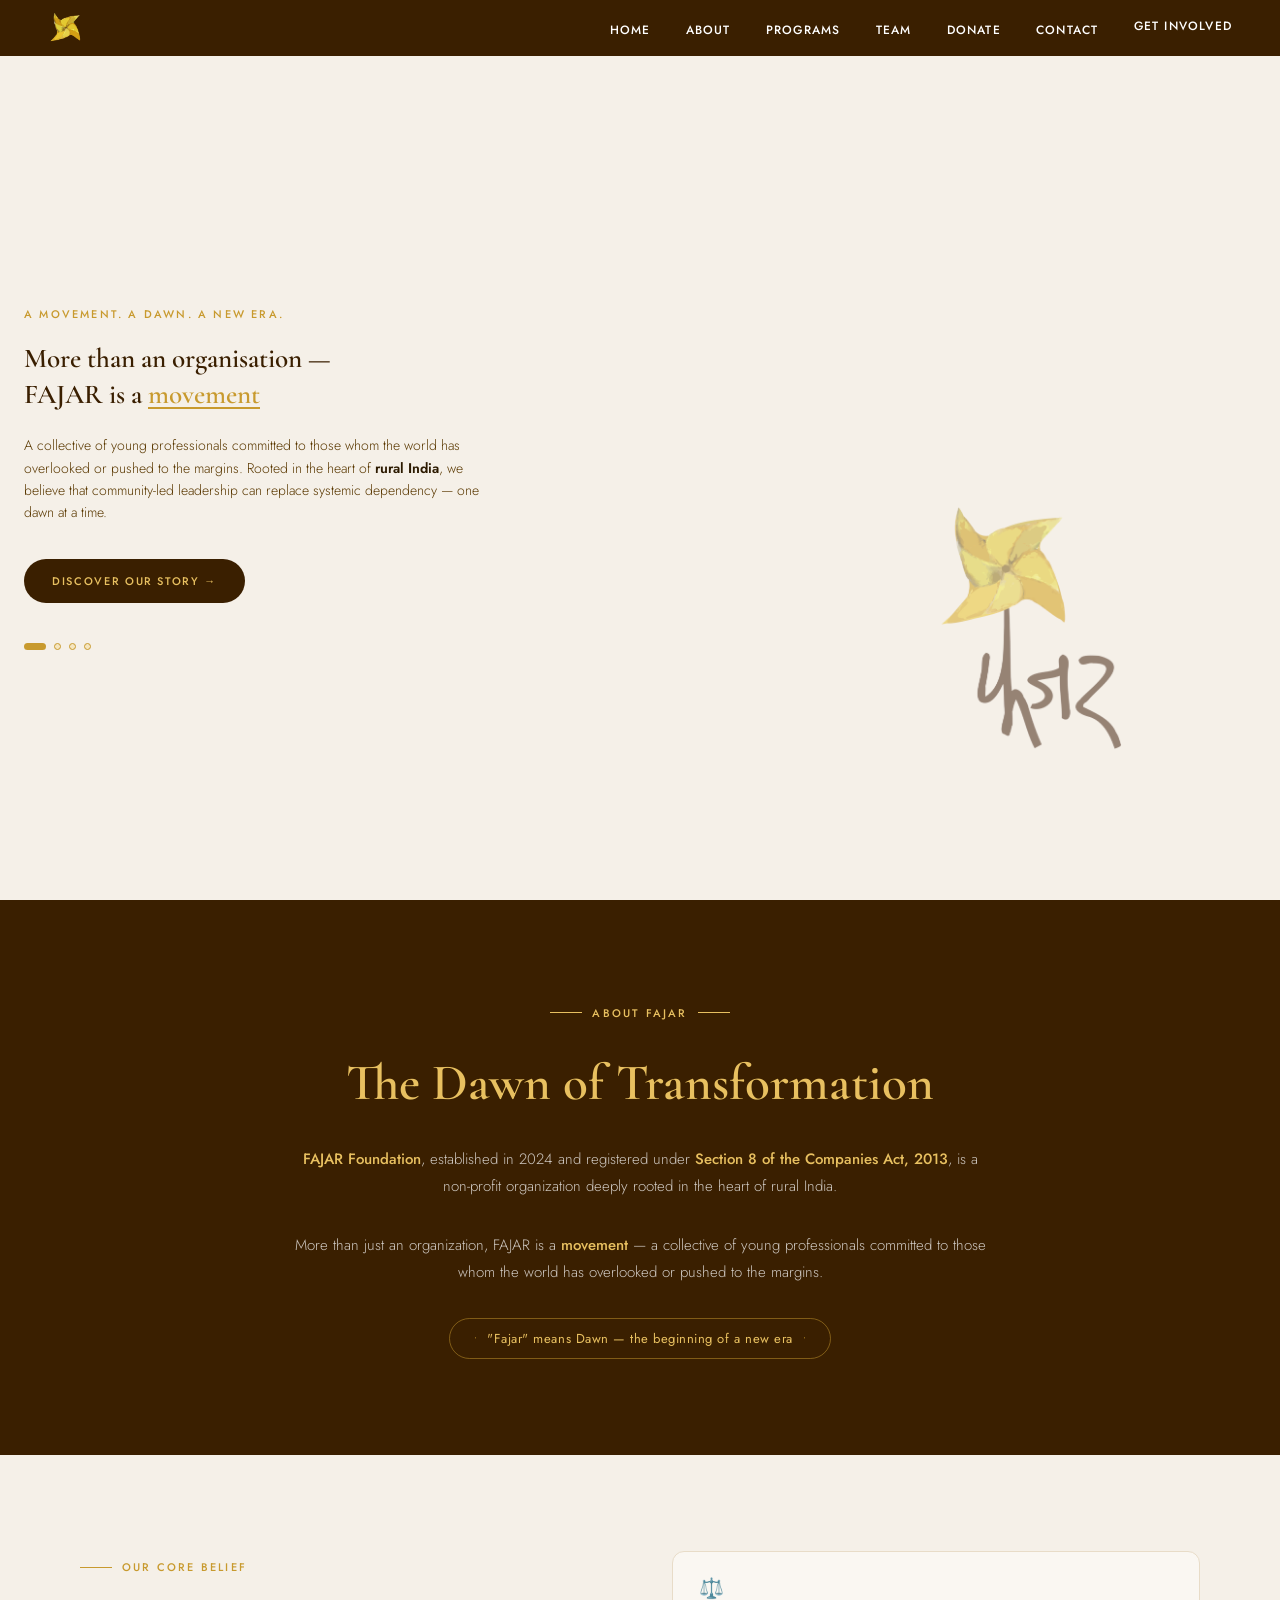
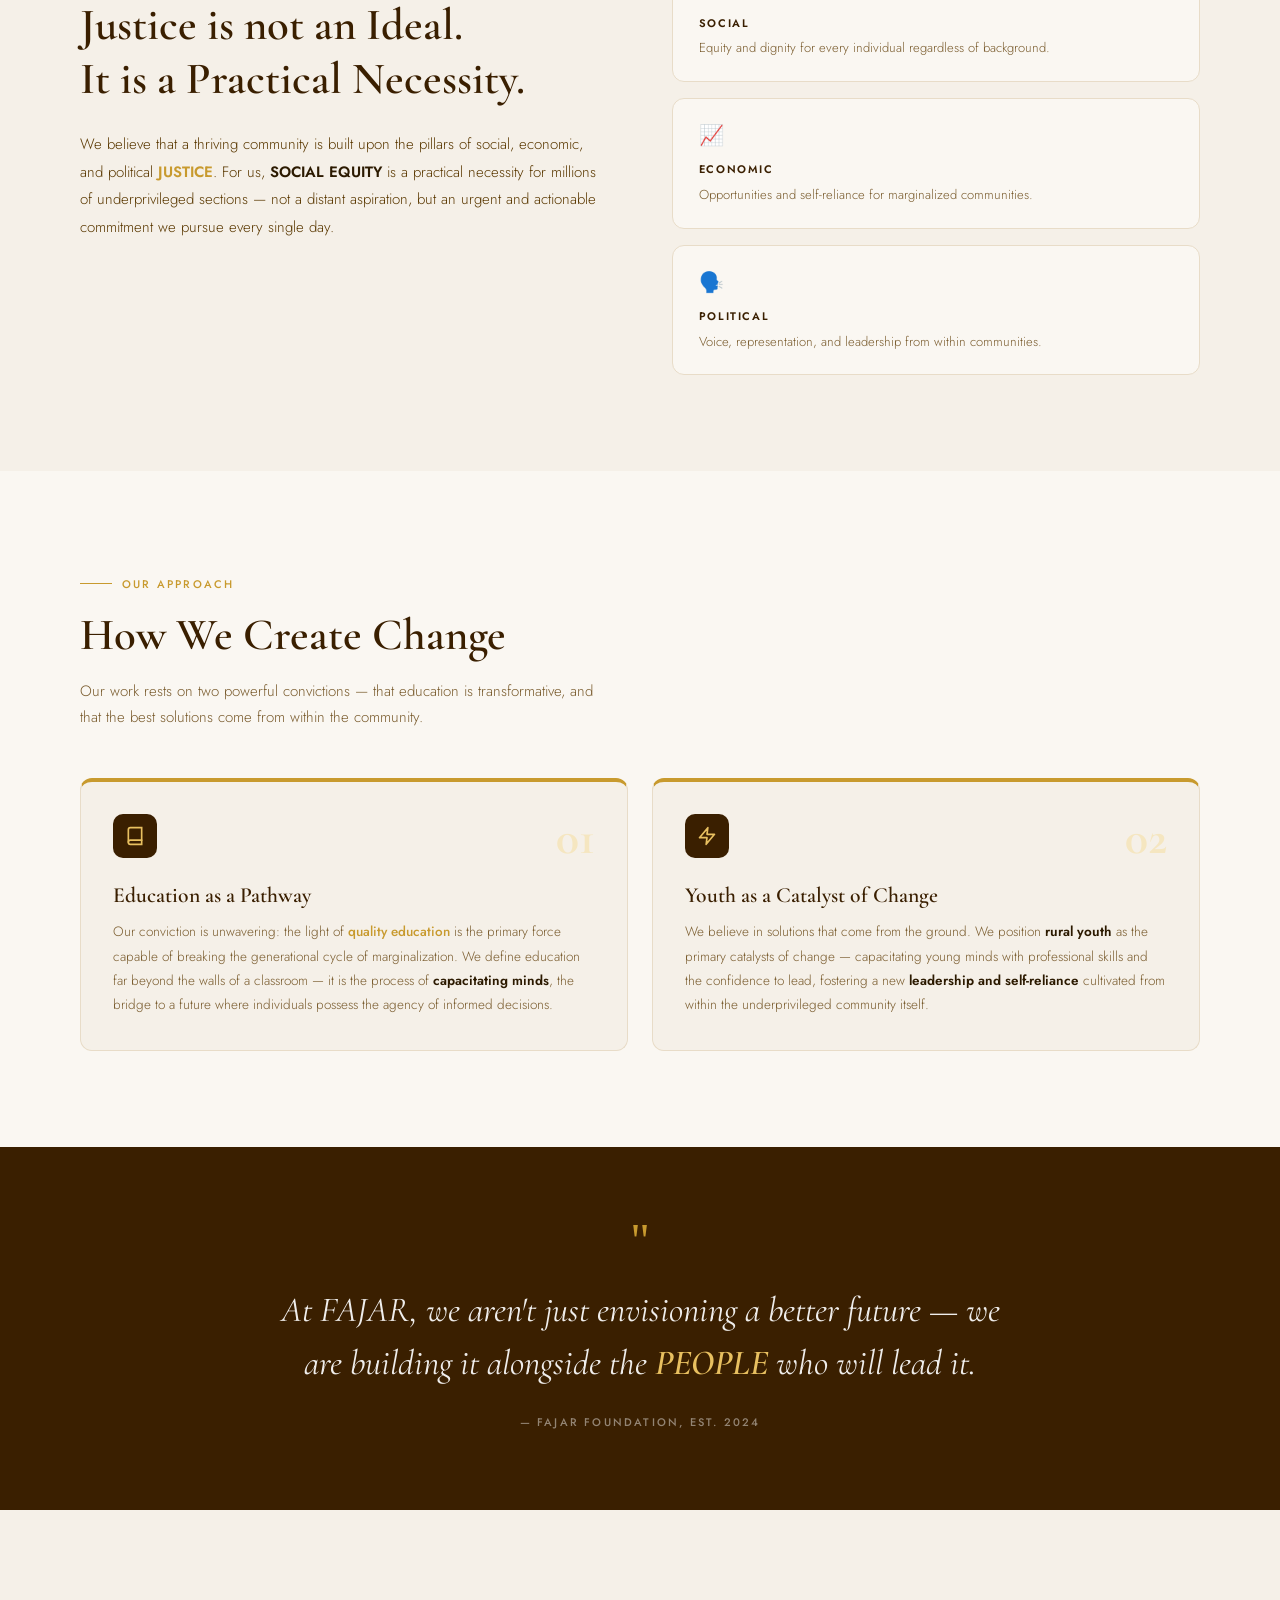
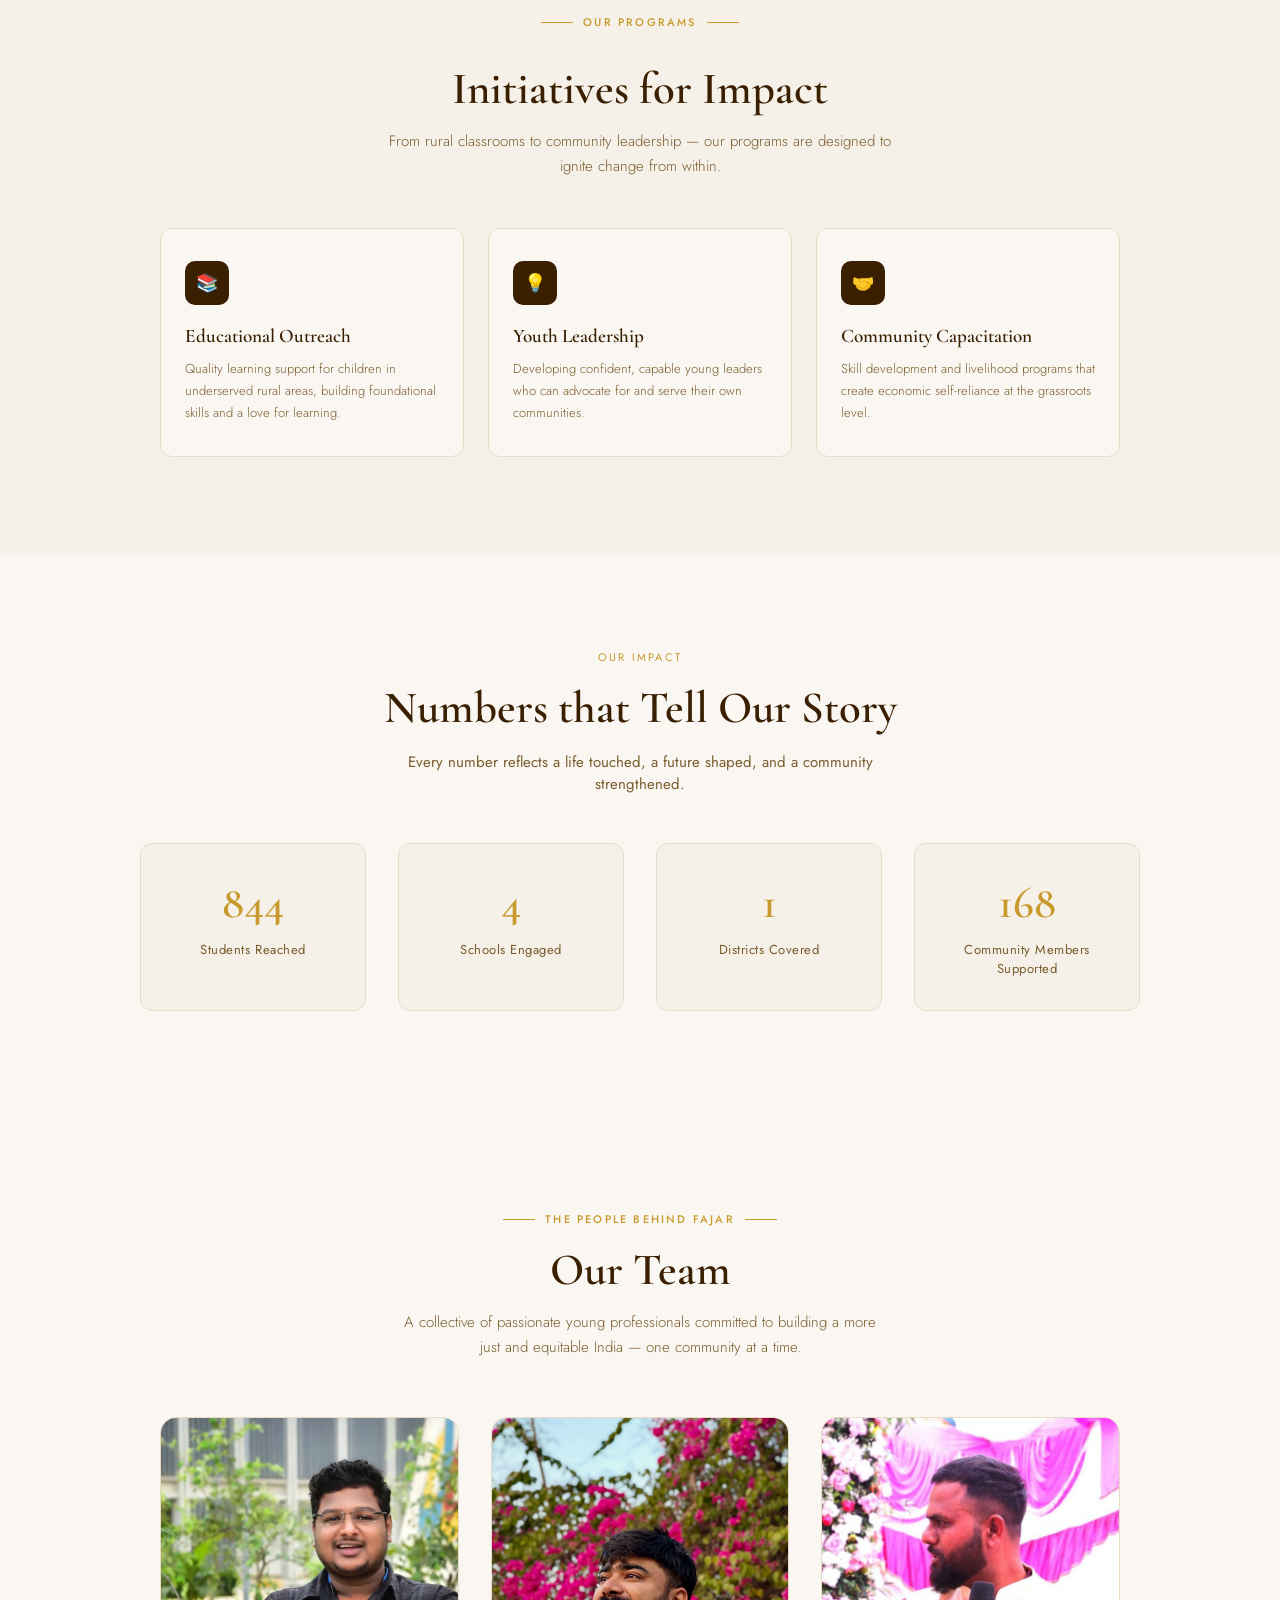
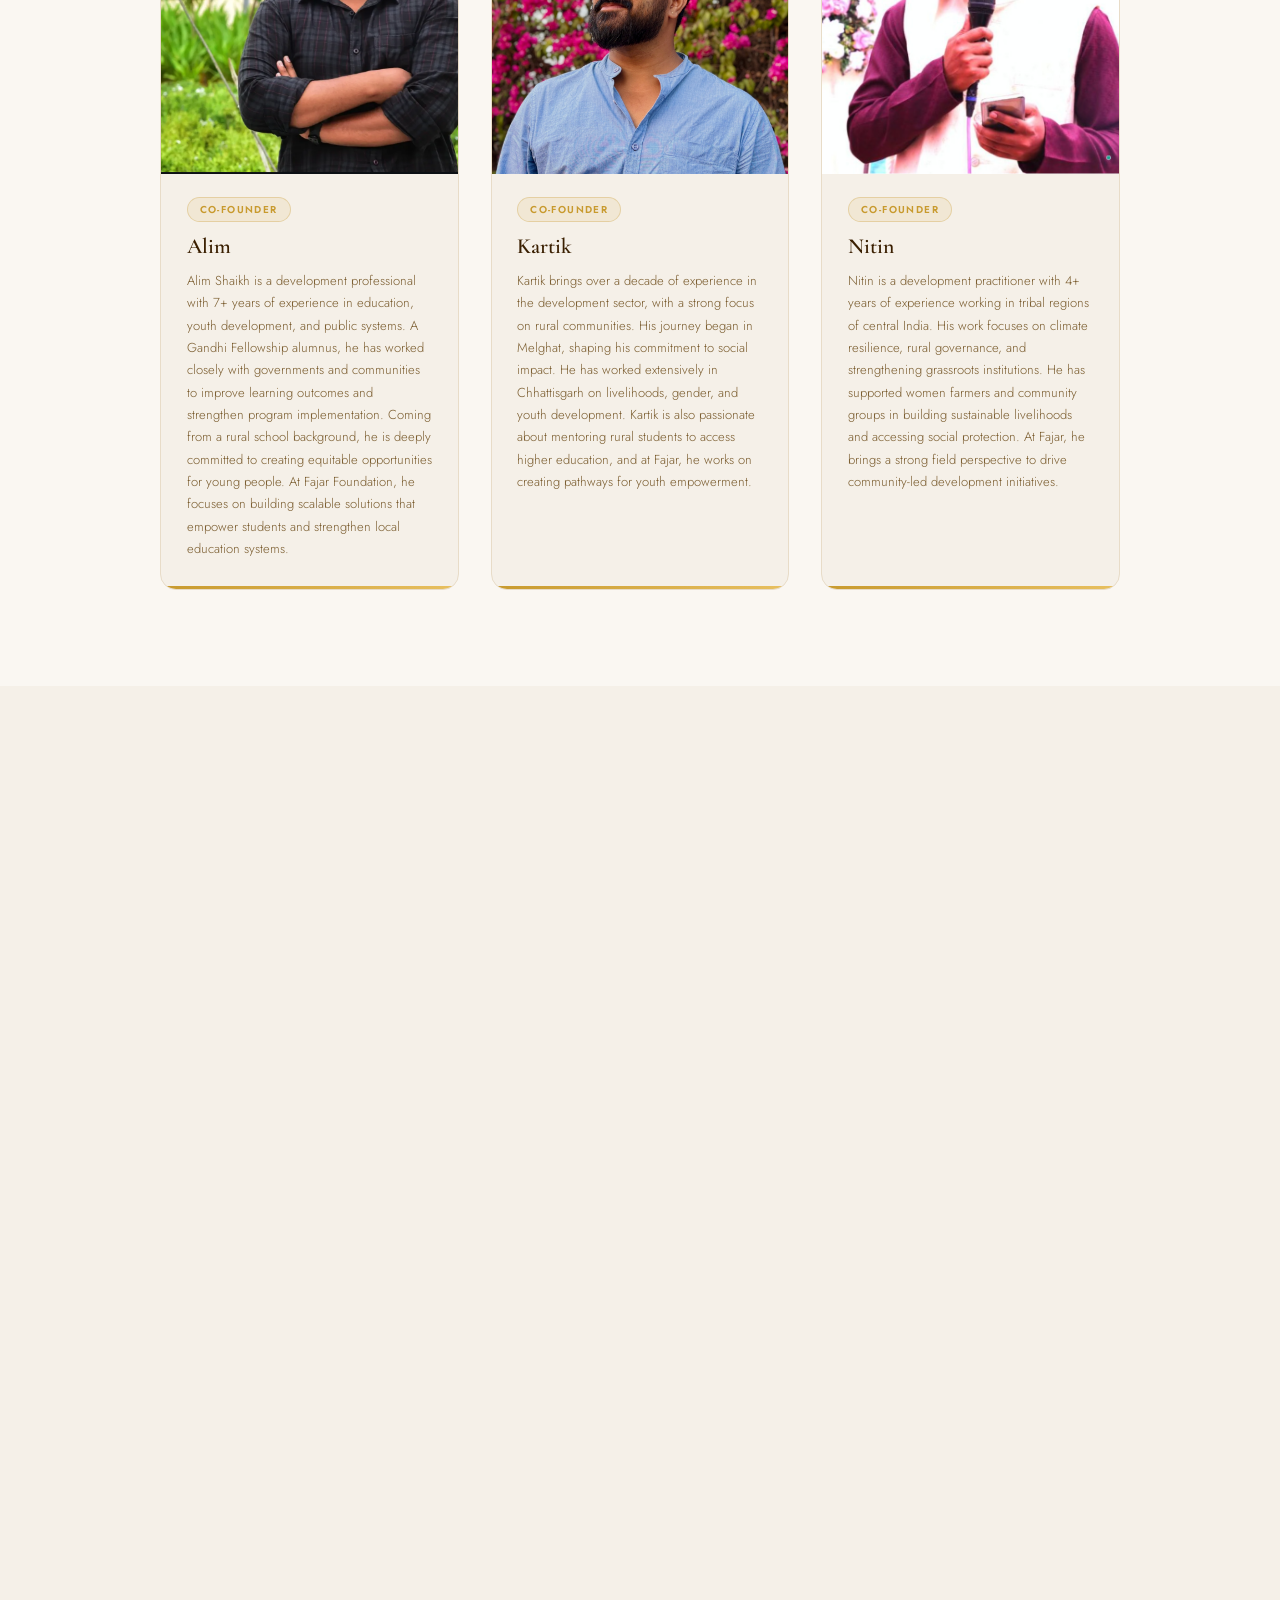
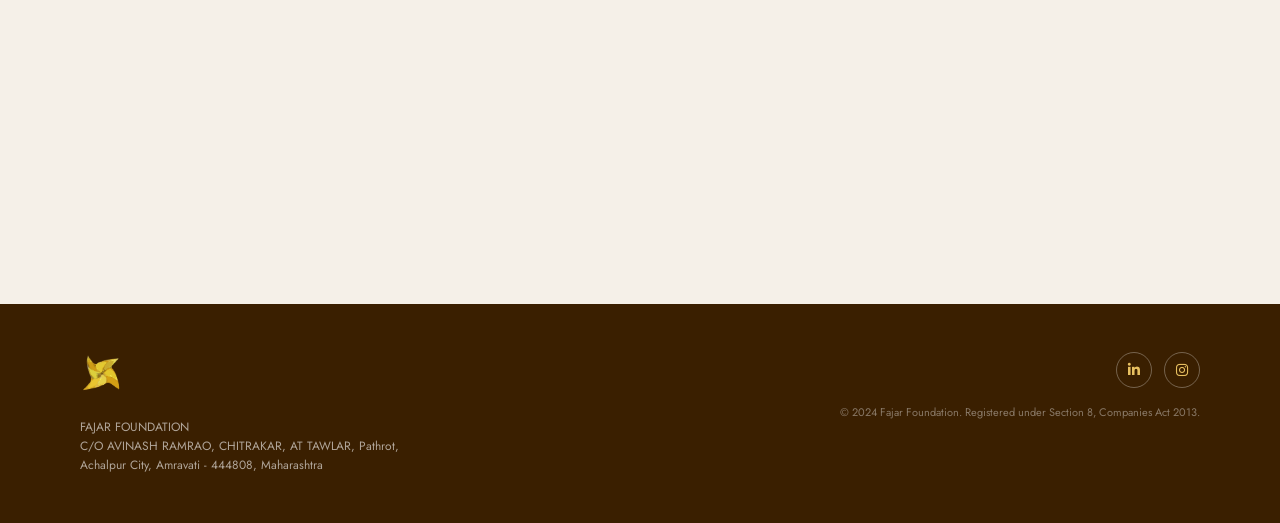
==== index.html @ 41b586e1 "Update index.html" ====
<!DOCTYPE html>
<html lang="en">
<head>
<meta charset="UTF-8" />
<meta name="viewport" content="width=device-width, initial-scale=1.0"/>
<title>Fajar Foundation</title>
<link rel="preconnect" href="https://fonts.googleapis.com"/>
<link rel="preconnect" href="https://fonts.gstatic.com" crossorigin/>
<link href="https://fonts.googleapis.com/css2?family=Cormorant+Garamond:ital,wght@0,400;0,500;0,600;0,700;1,400;1,600&family=Jost:wght@300;400;500;600&display=swap" rel="stylesheet"/>
 <link rel="stylesheet" href="https://cdnjs.cloudflare.com/ajax/libs/font-awesome/6.5.0/css/all.min.css">
<style>
  *, *::before, *::after { box-sizing: border-box; margin: 0; padding: 0; }

  :root {
    --brown-dark:   #3a1f00;
    --brown-mid:    #5c2d00;
    --brown-warm:   #6b3300;
    --gold:         #c89a2e;
    --gold-light:   #e8c060;
    --gold-pale:    #f5e6c0;
    --cream:        #f5f0e8;
    --cream-light:  #faf7f2;
    --text-dark:    #2c1a00;
    --text-mid:     #5a3800;
    --text-muted:   #7a5c2e;
    --border-card:  #e8dcc8;
    --font-serif:   'Cormorant Garamond', Georgia, serif;
    --font-sans:    'Jost', sans-serif;
  }

  html { scroll-behavior: smooth; }

  body {
    font-family: var(--font-sans);
    background: var(--cream);
    color: var(--text-dark);
    overflow-x: hidden;
  }

  @keyframes slowRotate {
  from {
    transform: rotate(0deg);
  }
  to {
    transform: rotate(360deg);
  }
}

.nav-logo img {
  animation: slowRotate 12s linear infinite;
}

  /* NAV */
  nav {
    position: fixed; top: 0; left: 0; right: 0; z-index: 100;
    background: var(--brown-dark);
    display: flex; align-items: center; justify-content: space-between;
    padding: 0 3rem;
    height: 56px;
  }

  .nav-logo {
    display: flex; align-items: center;
    text-decoration: none;
  }

  .nav-logo img {
    height: 36px;
    width: auto;
    object-fit: contain;
  }

  .nav-links {
    display: flex; gap: 2.2rem; list-style: none;
  }

  .nav-links a {
    font-family: var(--font-sans);
    font-size: 12px;
    font-weight: 500;
    letter-spacing: 0.1em;
    color: #fff;
    text-decoration: none;
    transition: color 0.2s;
  }

  .nav-links a:hover { color: var(--gold-light); }

  /* HERO */
  #home {
    position: relative;
    min-height: 100vh;
    display: flex; align-items: center;
    padding-top: 56px;
    overflow: hidden;
  }

  .hero-bg {
    position: absolute; inset: 0;
    background:
      linear-gradient(to right, rgba(245,240,232,0.97) 45%, rgba(245,240,232,0.5) 75%, rgba(245,240,232,0.1) 100%),
      url('hero.jpg') center/cover no-repeat;
  }

  .hero-content {
    position: relative; z-index: 2;
    padding: 0 5rem;
    max-width: 680px;
  }

  .hero-tag {
    font-family: var(--font-sans);
    font-size: 11px;
    font-weight: 500;
    letter-spacing: 0.2em;
    color: var(--gold);
    margin-bottom: 1.2rem;
    text-transform: uppercase;
  }

  .hero-title {
    font-family: var(--font-serif);
    font-size: clamp(2.4rem, 4vw, 3.6rem);
    font-weight: 600;
    line-height: 1.15;
    color: var(--brown-dark);
    margin-bottom: 1.4rem;
  }

  .hero-title .underline-gold {
    color: var(--gold);
    text-decoration: underline;
    text-decoration-color: var(--gold);
    text-underline-offset: 4px;
  }

  .hero-body {
    font-size: 15px;
    font-weight: 300;
    line-height: 1.75;
    color: var(--text-mid);
    max-width: 480px;
    margin-bottom: 2.2rem;
  }

  .hero-body strong { font-weight: 600; color: var(--text-dark); }

  .hero-cta {
    display: inline-flex; align-items: center; gap: 10px;
    background: var(--brown-dark);
    color: var(--gold-light);
    font-family: var(--font-sans);
    font-size: 11px;
    font-weight: 500;
    letter-spacing: 0.15em;
    text-transform: uppercase;
    text-decoration: none;
    padding: 14px 28px;
    border-radius: 40px;
    transition: background 0.2s;
  }

  .hero-cta:hover { background: var(--brown-mid); color: #fff; }

  .hero-dots { display: flex; gap: 8px; margin-top: 2.5rem; }

  .hero-dot {
    width: 22px; height: 7px; border-radius: 4px;
    background: var(--gold);
  }

  .hero-dot.inactive {
    width: 7px;
    background: var(--gold-pale);
    border: 1px solid var(--gold);
  }

  .hero-deco {
    position: absolute; right: 8%; bottom: 12%; z-index: 2;
    pointer-events: none;
  }

  /* ABOUT */
  #about {
    background: var(--brown-dark);
    padding: 6rem 5rem;
    text-align: center;
  }

  .section-eyebrow {
    display: inline-flex; align-items: center; gap: 10px;
    font-family: var(--font-sans);
    font-size: 11px;
    font-weight: 500;
    letter-spacing: 0.2em;
    text-transform: uppercase;
    color: var(--gold-light);
    margin-bottom: 2rem;
  }

  .section-eyebrow::before,
  .section-eyebrow::after {
    content: '';
    display: block; width: 32px; height: 1px;
    background: currentColor;
  }

  .about-title {
    font-family: var(--font-serif);
    font-size: clamp(2.2rem, 4vw, 3.4rem);
    font-weight: 600;
    color: var(--gold-light);
    margin-bottom: 2rem;
    line-height: 1.2;
  }

  .about-body {
    font-size: 15px;
    font-weight: 300;
    line-height: 1.8;
    color: rgba(255,255,255,0.75);
    max-width: 700px;
    margin: 0 auto 2rem;
  }

  .about-body .highlight { color: var(--gold-light); font-weight: 500; }

  .about-badge {
    display: inline-flex; align-items: center; gap: 10px;
    border: 1px solid rgba(200,154,46,0.5);
    border-radius: 40px;
    padding: 10px 24px;
    color: var(--gold-light);
    font-size: 13px;
    font-weight: 400;
    letter-spacing: 0.04em;
  }

  .about-badge::before, .about-badge::after { content: '•'; font-size: 10px; color: var(--gold); }

  /* BELIEF */
  #belief {
    background: var(--cream);
    padding: 6rem 5rem;
    display: grid;
    grid-template-columns: 1fr 1fr;
    gap: 4rem;
    align-items: start;
  }

  .belief-eyebrow {
    display: inline-flex; align-items: center; gap: 10px;
    font-family: var(--font-sans);
    font-size: 11px;
    font-weight: 500;
    letter-spacing: 0.2em;
    text-transform: uppercase;
    color: var(--gold);
    margin-bottom: 1.5rem;
  }

  .belief-eyebrow::before {
    content: '';
    display: block; width: 32px; height: 1px;
    background: var(--gold);
  }

  .belief-title {
    font-family: var(--font-serif);
    font-size: clamp(2rem, 3.5vw, 3rem);
    font-weight: 600;
    color: var(--brown-dark);
    line-height: 1.2;
    margin-bottom: 1.5rem;
  }

  .belief-body {
    font-size: 15px;
    font-weight: 300;
    line-height: 1.85;
    color: var(--text-mid);
  }

  .belief-body .highlight { color: var(--gold); font-weight: 600; }
  .belief-body strong { font-weight: 600; color: var(--text-dark); }

  .belief-cards { display: flex; flex-direction: column; gap: 1rem; }

  .belief-card {
    background: var(--cream-light);
    border: 1px solid var(--border-card);
    border-radius: 12px;
    padding: 1.4rem 1.6rem;
  }

  .belief-card-icon { font-size: 20px; margin-bottom: 0.7rem; display: block; }

  .belief-card-title {
    font-family: var(--font-sans);
    font-size: 11px;
    font-weight: 600;
    letter-spacing: 0.15em;
    text-transform: uppercase;
    color: var(--brown-dark);
    margin-bottom: 0.4rem;
  }

  .belief-card-body { font-size: 13px; font-weight: 300; line-height: 1.65; color: var(--text-muted); }

  /* APPROACH */
  #approach { background: var(--cream-light); padding: 6rem 5rem; }

  .approach-eyebrow {
    display: inline-flex; align-items: center; gap: 10px;
    font-family: var(--font-sans);
    font-size: 11px;
    font-weight: 500;
    letter-spacing: 0.2em;
    text-transform: uppercase;
    color: var(--gold);
    margin-bottom: 1rem;
  }

  .approach-eyebrow::before {
    content: '';
    display: block; width: 32px; height: 1px;
    background: var(--gold);
  }

  .approach-header { margin-bottom: 3rem; }

  .approach-title {
    font-family: var(--font-serif);
    font-size: clamp(2rem, 3.5vw, 2.8rem);
    font-weight: 600;
    color: var(--brown-dark);
    margin-bottom: 1rem;
  }

  .approach-sub { font-size: 15px; font-weight: 300; line-height: 1.75; color: var(--text-muted); max-width: 520px; }

  .approach-grid { display: grid; grid-template-columns: 1fr 1fr; gap: 1.5rem; }

  .approach-card {
    background: var(--cream);
    border: 1px solid var(--border-card);
    border-top: 4px solid var(--gold);
    border-radius: 12px;
    padding: 2rem;
  }

  .approach-card-top {
    display: flex; justify-content: space-between; align-items: flex-start;
    margin-bottom: 1.2rem;
  }

  .approach-card-icon {
    width: 44px; height: 44px;
    background: var(--brown-dark);
    border-radius: 10px;
    display: flex; align-items: center; justify-content: center;
  }

  .approach-card-icon svg { width: 20px; height: 20px; }

  .approach-card-num {
    font-family: var(--font-serif);
    font-size: 3rem;
    font-weight: 700;
    color: var(--gold-pale);
    line-height: 1;
  }

  .approach-card-title {
    font-family: var(--font-serif);
    font-size: 1.35rem;
    font-weight: 600;
    color: var(--brown-dark);
    margin-bottom: 0.8rem;
  }

  .approach-card-body { font-size: 13.5px; font-weight: 300; line-height: 1.8; color: var(--text-muted); }
  .approach-card-body .hl { color: var(--gold); font-weight: 500; }
  .approach-card-body strong { font-weight: 600; color: var(--text-dark); }

  /* QUOTE */
  #quote { background: var(--brown-dark); padding: 5rem 5rem; text-align: center; }

  .quote-mark {
    font-size: 3rem; color: var(--gold); line-height: 0.6;
    display: block; margin-bottom: 1.8rem; font-family: Georgia, serif;
  }

  .quote-text {
    font-family: var(--font-serif);
    font-style: italic;
    font-size: clamp(1.5rem, 2.8vw, 2.2rem);
    font-weight: 400;
    color: rgba(255,255,255,0.92);
    max-width: 760px;
    margin: 0 auto 1.5rem;
    line-height: 1.5;
  }

  .quote-text .people { color: var(--gold-light); font-weight: 600; }

  .quote-attr {
    font-family: var(--font-sans);
    font-size: 11px;
    letter-spacing: 0.2em;
    font-weight: 500;
    color: rgba(255,255,255,0.45);
    text-transform: uppercase;
  }

  /* PROGRAMS */
  #programs { background: var(--cream); padding: 6rem 5rem; text-align: center; }

  .programs-title {
    font-family: var(--font-serif);
    font-size: clamp(2rem, 3.5vw, 2.8rem);
    font-weight: 600;
    color: var(--brown-dark);
    margin-bottom: 0.8rem;
  }

  .programs-sub {
    font-size: 15px; color: var(--text-muted);
    max-width: 520px; margin: 0 auto 3rem;
    font-weight: 300; line-height: 1.7;
  }

  .programs-grid {
    display: grid; grid-template-columns: repeat(3, 1fr);
    gap: 1.5rem; max-width: 960px; margin: 0 auto;
  }

  .prog-card {
    background: var(--cream-light);
    border: 1px solid var(--border-card);
    border-radius: 12px;
    padding: 2rem 1.5rem;
    text-align: left;
  }

  .prog-card-icon {
    width: 44px; height: 44px;
    background: var(--brown-dark);
    border-radius: 10px;
    display: flex; align-items: center; justify-content: center;
    margin-bottom: 1.2rem; font-size: 18px;
  }

  .prog-card-title {
    font-family: var(--font-serif);
    font-size: 1.2rem; font-weight: 600;
    color: var(--brown-dark); margin-bottom: 0.6rem;
  }

  .prog-card-body { font-size: 13px; font-weight: 300; line-height: 1.7; color: var(--text-muted); }

  /* TEAM */
  #team { background: var(--cream-light); padding: 6rem 5rem; text-align: center; }

  .team-eyebrow {
    display: inline-flex; align-items: center; gap: 10px;
    font-family: var(--font-sans);
    font-size: 11px; font-weight: 500;
    letter-spacing: 0.2em; text-transform: uppercase;
    color: var(--gold); margin-bottom: 1rem;
  }

  .team-eyebrow::before, .team-eyebrow::after {
    content: '';
    display: block; width: 32px; height: 1px;
    background: var(--gold);
  }

  .team-title {
    font-family: var(--font-serif);
    font-size: clamp(2rem, 3.5vw, 2.8rem);
    font-weight: 600;
    color: var(--brown-dark);
    margin-bottom: 0.8rem;
  }

  .team-sub {
    font-size: 15px; color: var(--text-muted);
    max-width: 480px; margin: 0 auto 3.5rem;
    font-weight: 300; line-height: 1.7;
  }

  .team-grid {
    display: grid;
    grid-template-columns: repeat(3, 1fr);
    gap: 2rem;
    max-width: 960px;
    margin: 0 auto;
  }

  .team-card {
    background: var(--cream);
    border: 1px solid var(--border-card);
    border-radius: 16px;
    overflow: hidden;
    text-align: left;
    transition: transform 0.3s ease, box-shadow 0.3s ease;
    display: flex; flex-direction: column;
  }

  .team-card:hover {
    transform: translateY(-5px);
    box-shadow: 0 18px 44px rgba(58,31,0,0.13);
  }

  .team-photo-wrap {
    width: 100%;
    aspect-ratio: 3/3.6;
    overflow: hidden;
    background: var(--gold-pale);
  }

  .team-photo-wrap img {
    width: 100%; height: 100%;
    object-fit: cover;
    object-position: top center;
    display: block;
    transition: transform 0.4s ease;
  }

  .team-card:hover .team-photo-wrap img { transform: scale(1.04); }

  .team-info {
    padding: 1.4rem 1.6rem 1.6rem;
    flex: 1;
  }

  .team-badge {
    display: inline-block;
    font-family: var(--font-sans);
    font-size: 10px; font-weight: 600;
    letter-spacing: 0.14em; text-transform: uppercase;
    color: var(--gold);
    background: rgba(200,154,46,0.1);
    border: 1px solid rgba(200,154,46,0.3);
    border-radius: 20px;
    padding: 4px 12px;
    margin-bottom: 0.7rem;
  }

  .team-name {
    font-family: var(--font-serif);
    font-size: 1.35rem; font-weight: 600;
    color: var(--brown-dark);
    margin-bottom: 0.65rem;
    line-height: 1.2;
  }

  .team-bio {
    font-size: 13px; font-weight: 300;
    line-height: 1.72; color: var(--text-muted);
  }

  .team-card-bar {
    height: 3px;
    background: linear-gradient(to right, var(--gold), var(--gold-light));
  }

  /* DONATE */
  #donate { background: var(--brown-warm); padding: 6rem 5rem; text-align: center; }

  .donate-eyebrow {
    display: inline-flex; align-items: center; gap: 10px;
    font-family: var(--font-sans);
    font-size: 11px; font-weight: 500;
    letter-spacing: 0.2em; text-transform: uppercase;
    color: var(--gold-light); margin-bottom: 1.5rem;
  }

  .donate-eyebrow::before, .donate-eyebrow::after {
    content: '';
    display: block; width: 32px; height: 1px;
    background: var(--gold-light);
  }

  .donate-title {
    font-family: var(--font-serif);
    font-size: clamp(2rem, 3.5vw, 2.8rem);
    font-weight: 600; color: var(--gold-light); margin-bottom: 1rem;
  }

  .donate-sub {
    font-size: 15px; color: rgba(255,255,255,0.7);
    max-width: 480px; margin: 0 auto 2.5rem;
    font-weight: 300; line-height: 1.7;
  }

  .donate-btn {
    display: inline-flex; align-items: center; gap: 10px;
    background: var(--gold); color: var(--brown-dark);
    font-family: var(--font-sans);
    font-size: 12px; font-weight: 600;
    letter-spacing: 0.12em; text-transform: uppercase;
    padding: 14px 36px; border-radius: 40px;
    text-decoration: none; transition: background 0.2s;
  }

  .donate-btn:hover { background: var(--gold-light); }

  /* CONTACT */
  #contact { background: var(--cream); padding: 6rem 5rem; text-align: center; }

  .contact-eyebrow {
    display: inline-flex; align-items: center; gap: 10px;
    font-family: var(--font-sans);
    font-size: 11px; font-weight: 500;
    letter-spacing: 0.2em; text-transform: uppercase;
    color: var(--gold); margin-bottom: 1rem;
  }

  .contact-eyebrow::before, .contact-eyebrow::after {
    content: '';
    display: block; width: 32px; height: 1px;
    background: var(--gold);
  }

  .contact-title {
    font-family: var(--font-serif);
    font-size: clamp(2rem, 3.5vw, 2.8rem);
    font-weight: 600; color: var(--brown-dark); margin-bottom: 0.8rem;
  }

  .contact-sub {
    font-size: 15px; color: var(--text-muted);
    max-width: 420px; margin: 0 auto 3rem;
    font-weight: 300; line-height: 1.7;
  }

  .contact-form {
    max-width: 560px; margin: 0 auto;
    display: flex; flex-direction: column; gap: 1rem;
    text-align: left;
  }

  .contact-form input,
  .contact-form textarea {
    width: 100%; padding: 13px 16px;
    border: 1px solid var(--border-card);
    border-radius: 8px;
    background: var(--cream-light);
    font-family: var(--font-sans);
    font-size: 14px; font-weight: 300;
    color: var(--text-dark); outline: none;
    transition: border 0.2s;
  }

  .contact-form input::placeholder,
  .contact-form textarea::placeholder { color: var(--text-muted); }

  .contact-form input:focus,
  .contact-form textarea:focus { border-color: var(--gold); }

  .contact-form textarea { resize: vertical; min-height: 120px; }

  .contact-submit {
    display: inline-flex; align-items: center; gap: 10px;
    background: var(--brown-dark); color: var(--gold-light);
    font-family: var(--font-sans);
    font-size: 11px; font-weight: 500;
    letter-spacing: 0.15em; text-transform: uppercase;
    padding: 14px 32px; border-radius: 40px;
    border: none; cursor: pointer; align-self: flex-start;
    transition: background 0.2s;
  }

  .contact-submit:hover { background: var(--brown-mid); }

  /* FOOTER */
  /* ===== FOOTER (UPDATED) ===== */

footer {
  background: var(--brown-dark);
  padding: 3rem 5rem;
  display: flex;
  justify-content: space-between;
  align-items: flex-start;
  gap: 3rem;
  flex-wrap: wrap;
}

.footer-left {
  max-width: 320px;
}

.footer-logo img {
  height: 44px;
  margin-bottom: 1rem;
}

.footer-address {
  font-size: 12px;
  line-height: 1.6;
  color: rgba(255,255,255,0.6);
}

.footer-right {
  display: flex;
  flex-direction: column;
  align-items: flex-end;
}

.footer-social {
  display: flex;
  gap: 12px;
  margin-bottom: 1rem;
}

.social-icon {
  width: 36px;
  height: 36px;
  border: 1px solid rgba(255,255,255,0.3);
  border-radius: 50%;
  display: flex;
  align-items: center;
  justify-content: center;
  color: var(--gold-light);
  font-size: 14px;
  transition: all 0.3s ease;
  text-decoration: none;
}

.social-icon:hover {
  background: var(--gold);
  color: var(--brown-dark);
  border-color: var(--gold);
}

.footer-copy {
  font-size: 11px;
  color: rgba(255,255,255,0.4);
  text-align: right;
}

/* MOBILE */
@media (max-width: 900px) {
  footer {
    flex-direction: column;
    align-items: center;
    text-align: center;
  }

  .footer-right {
    align-items: center;
  }

  .footer-copy {
    text-align: center;
  }
}

  /* SCROLL ANIMATION */
  .reveal {
    opacity: 0; transform: translateY(24px);
    transition: opacity 0.7s ease, transform 0.7s ease;
  }

  .reveal.visible { opacity: 1; transform: none; }

  /* RESPONSIVE */
  @media (max-width: 900px) {
    nav { padding: 0 1.5rem; }
    .nav-links { gap: 1.2rem; }
    #home, #about, #belief, #approach, #quote,
    #programs, #team, #donate, #contact { padding-left: 2rem; padding-right: 2rem; }
    .hero-content { padding: 0 2rem; }
    #belief { grid-template-columns: 1fr; }
    .approach-grid { grid-template-columns: 1fr; }
    .programs-grid { grid-template-columns: 1fr 1fr; }
    .team-grid { grid-template-columns: 1fr; max-width: 400px; }
    footer { flex-direction: column; gap: 1rem; text-align: center; padding: 2rem; }
  }
 /* ===== IMPACT SECTION FIX ===== */

#impact {
  background: var(--cream-light);
  padding: 6rem 5rem;
  text-align: center;
}

.impact-header {
  max-width: 700px;
  margin: 0 auto;
}

.impact-eyebrow {
  font-size: 11px;
  letter-spacing: 0.2em;
  text-transform: uppercase;
  color: var(--gold);
  margin-bottom: 1rem;
}

.impact-title {
  font-family: var(--font-serif);
  font-size: clamp(2rem, 3.5vw, 2.8rem);
  font-weight: 600;
  color: var(--brown-dark);
  margin-bottom: 1rem;
}

.impact-sub {
  font-size: 15px;
  color: var(--text-muted);
  max-width: 500px;
  margin: 0 auto 3rem;
}

.impact-grid {
  display: grid;
  grid-template-columns: repeat(4, 1fr);
  gap: 2rem;
  max-width: 1000px;
  margin: 3rem auto 0;
}

.impact-card {
  background: var(--cream);
  border: 1px solid var(--border-card);
  border-radius: 12px;
  padding: 2rem;
  transition: transform 0.3s ease, box-shadow 0.3s ease;
}

.impact-card:hover {
  transform: translateY(-5px);
  box-shadow: 0 18px 40px rgba(58,31,0,0.12);
}

.impact-number {
  font-family: var(--font-serif);
  font-size: 2.8rem;
  font-weight: 600;
  color: var(--gold);
  margin-bottom: 0.6rem;
}

.impact-label {
  font-size: 13px;
  color: var(--text-muted);
  letter-spacing: 0.04em;
}

/* responsive */
@media (max-width: 900px) {
  .impact-grid {
    grid-template-columns: 1fr 1fr;
  }
}

@media (max-width: 500px) {
  .impact-grid {
    grid-template-columns: 1fr;
  }
}

 @media (max-width: 900px) {

  .programs-grid {
    grid-template-columns: 1fr 1fr;
  }

  /* ADD THIS BELOW */

  #home {
    min-height: 80vh;
    padding-top: 80px;
  }

  .hero-bg {
    background:
      linear-gradient(to bottom, rgba(245,240,232,0.95), rgba(245,240,232,0.6)),
      url('hero.jpg') center top / cover no-repeat;
  }

  .hero-content {
    padding: 0 1.5rem;
    max-width: 100%;
    text-align: center;
  }

  .hero-title {
    font-size: 2rem;
  }

  .hero-body {
    font-size: 14px;
  }

  .hero-deco {
    right: 5%;
    bottom: 8%;
  }

  .hero-deco img {
    width: 120px;
  }
}

 /* HERO LOGO FIX */
.hero-deco {
  position: absolute;
  right: 10%;
  bottom: 12%;
  opacity: 0.6;
}

.hero-deco img {
  width: 80px;   /* reduced from big size */
}

 /* HERO TEXT FIX */
.hero-content {
  max-width: 100%;
  padding: 0 1.5rem;
  text-align: left;
}

.hero-title {
  font-size: 1.7rem;
  line-height: 1.3;
}

.hero-body {
  font-size: 14px;
  line-height: 1.6;
}

 /* NAV MOBILE FIX */
@media (max-width: 768px) {

  nav {
    padding: 0.8rem 1rem;
  }

  .nav-links {
    display: flex;
    gap: 10px;
    overflow-x: auto;
    white-space: nowrap;
  }

  .nav-links a {
    font-size: 11px;
  }

}

 /* GET INVOLVED POPUP */

.involved-popup {
  display: none;
  position: fixed;
  top:0; left:0;
  width:100%; height:100%;
  background: rgba(0,0,0,0.6);
  justify-content: center;
  align-items: center;
  z-index: 999;
}

.involved-box {
  background: #fff;
  width: 500px;
  max-width: 90%;
  padding: 2rem;
  border-radius: 12px;
  text-align: center;
  max-height: 90vh;
  overflow-y: auto;
}

.involved-list {
  text-align: left;
  margin: 20px 0;
}

.involved-item {
  margin-bottom: 15px;
}

.involved-item h3 {
  font-size: 16px;
  color: #3a1f00;
  margin-bottom: 5px;
}

.involved-item p {
  font-size: 13px;
  color: #7a5c2e;
}

.apply-main-btn {
  display: inline-block;
  margin: 10px 0;
  padding: 12px 25px;
  border-radius: 30px;
  background: #3a1f00;
  color: #e8c060;
  text-decoration: none;
  font-size: 12px;
  letter-spacing: 0.1em;
}

.apply-main-btn:hover {
  background: #5c2d00;
  color: #fff;
}

.close-btn {
  float: right;
  font-size: 20px;
  cursor: pointer;
}

@media (max-width: 768px) {

  /* ===== HERO FIX ===== */
  #home {
    min-height: 75vh;
    padding: 100px 1.5rem 2rem;
    text-align: center;
  }

  .hero-bg {
    background:
      linear-gradient(to bottom, rgba(245,240,232,0.95), rgba(245,240,232,0.6)),
      url('hero.jpg') center / cover no-repeat;
  }

  .hero-title {
    font-size: 1.8rem;
    line-height: 1.3;
  }

  .hero-body {
    font-size: 14px;
  }

  /* 🔥 FIX LOGO OVERLAP */
  .hero-deco {
    position: static;
    margin-top: 20px;
    text-align: center;
  }

  .hero-deco img {
    width: 100px;
    opacity: 0.8;
  }

  /* ===== IMPACT FIX ===== */
  .impact-grid {
    grid-template-columns: 1fr;
    gap: 1.2rem;
  }

  .impact-card {
    padding: 1.5rem;
    border-radius: 10px;
  }

  .impact-number {
    font-size: 2rem;
  }

  /* ===== TEAM FIX ===== */
  .team-grid {
    grid-template-columns: 1fr;
    gap: 1.5rem;
  }

  .team-card img {
    height: 250px;
    object-fit: cover;
  }

  .team-card-body {
    padding: 1.2rem;
  }

  .team-card-body p {
    font-size: 14px;
    line-height: 1.6;
  }

}
 

/* LOADER */
#loader {
  position: fixed;
  top: 0;
  left: 0;
  width: 100%;
  height: 100%;
  background: var(--cream-light);
  display: flex;
  justify-content: center;
  align-items: center;
  z-index: 9999;
}

#loader img {
  width: 80px;
  animation: spinLoader 2s linear infinite;
}

@keyframes spinLoader {
  from { transform: rotate(0deg); }
  to { transform: rotate(360deg); }
}
 
</style>
</head>
<body>
 
<div id="loader">
  <img src="ff_logo.png" alt="Loading...">
</div>
 
<!-- NAV -->
<nav>
  <a href="#home" class="nav-logo">
    <img src="logo.png" alt="Fajar Foundation"/>
  </a>
  <ul class="nav-links">
    <li><a href="#home">HOME</a></li>
    <li><a href="#about">ABOUT</a></li>
    <li><a href="#programs">PROGRAMS</a></li>
    <li><a href="#team">TEAM</a></li>
    <li><a href="#donate">DONATE</a></li>
    <li><a href="#contact">CONTACT</a></li>
   <a href="#" onclick="openInvolved()">GET INVOLVED</a>
  </ul>
</nav>

<!-- HERO -->
<section id="home">
  <div class="hero-bg"></div>
  <div class="hero-content reveal">
    <p class="hero-tag">A Movement. A Dawn. A New Era.</p>
    <h1 class="hero-title">
      More than an organisation —<br>
      FAJAR is a <span class="underline-gold">movement</span>
    </h1>
    <p class="hero-body">
      A collective of young professionals committed to those whom the world has overlooked or pushed to the margins. Rooted in the heart of <strong>rural India</strong>, we believe that community-led leadership can replace systemic dependency — one dawn at a time.
    </p>
    <a href="#about" class="hero-cta">DISCOVER OUR STORY →</a>
    <div class="hero-dots">
      <div class="hero-dot"></div>
      <div class="hero-dot inactive"></div>
      <div class="hero-dot inactive"></div>
      <div class="hero-dot inactive"></div>
    </div>
  </div>
  <div class="hero-deco">
    <img src="ff_logo.png" alt="Fajar Logo" style="width:220px; opacity:0.9;">
  </div>
</section>

<!-- ABOUT -->
<section id="about" class="reveal">
  <div class="section-eyebrow">ABOUT FAJAR</div>
  <h2 class="about-title">The Dawn of Transformation</h2>
  <p class="about-body">
    <span class="highlight">FAJAR Foundation</span>, established in 2024 and registered under <span class="highlight">Section 8 of the Companies Act, 2013</span>, is a non-profit organization deeply rooted in the heart of rural India.
  </p>
  <p class="about-body">
    More than just an organization, FAJAR is a <span class="highlight">movement</span> — a collective of young professionals committed to those whom the world has overlooked or pushed to the margins.
  </p>
  <div class="about-badge">"Fajar" means Dawn — the beginning of a new era</div>
</section>

<!-- CORE BELIEF -->
<section id="belief">
  <div class="belief-left reveal">
    <div class="belief-eyebrow">OUR CORE BELIEF</div>
    <h2 class="belief-title">Justice is not an Ideal.<br>It is a Practical Necessity.</h2>
    <p class="belief-body">
      We believe that a thriving community is built upon the pillars of social, economic, and political
      <span class="highlight">JUSTICE</span>. For us, <strong>SOCIAL EQUITY</strong> is a practical necessity for millions of underprivileged sections — not a distant aspiration, but an urgent and actionable commitment we pursue every single day.
    </p>
  </div>
  <div class="belief-cards reveal">
    <div class="belief-card">
      <span class="belief-card-icon">⚖️</span>
      <p class="belief-card-title">SOCIAL</p>
      <p class="belief-card-body">Equity and dignity for every individual regardless of background.</p>
    </div>
    <div class="belief-card">
      <span class="belief-card-icon">📈</span>
      <p class="belief-card-title">ECONOMIC</p>
      <p class="belief-card-body">Opportunities and self-reliance for marginalized communities.</p>
    </div>
    <div class="belief-card">
      <span class="belief-card-icon">🗣️</span>
      <p class="belief-card-title">POLITICAL</p>
      <p class="belief-card-body">Voice, representation, and leadership from within communities.</p>
    </div>
  </div>
</section>

<!-- APPROACH -->
<section id="approach">
  <div class="approach-header reveal">
    <div class="approach-eyebrow">OUR APPROACH</div>
    <h2 class="approach-title">How We Create Change</h2>
    <p class="approach-sub">Our work rests on two powerful convictions — that education is transformative, and that the best solutions come from within the community.</p>
  </div>
  <div class="approach-grid">
    <div class="approach-card reveal">
      <div class="approach-card-top">
        <div class="approach-card-icon">
          <svg viewBox="0 0 24 24" fill="none">
            <path d="M4 19.5A2.5 2.5 0 0 1 6.5 17H20" stroke="#e8c060" stroke-width="2" stroke-linecap="round"/>
            <path d="M6.5 2H20v20H6.5A2.5 2.5 0 0 1 4 19.5v-15A2.5 2.5 0 0 1 6.5 2z" stroke="#e8c060" stroke-width="2"/>
          </svg>
        </div>
        <span class="approach-card-num">01</span>
      </div>
      <h3 class="approach-card-title">Education as a Pathway</h3>
      <p class="approach-card-body">
        Our conviction is unwavering: the light of <span class="hl">quality education</span> is the primary force capable of breaking the generational cycle of marginalization. We define education far beyond the walls of a classroom — it is the process of <strong>capacitating minds</strong>, the bridge to a future where individuals possess the agency of informed decisions.
      </p>
    </div>
    <div class="approach-card reveal">
      <div class="approach-card-top">
        <div class="approach-card-icon">
          <svg viewBox="0 0 24 24" fill="none">
            <path d="M13 2L3 14h9l-1 8 10-12h-9l1-8z" stroke="#e8c060" stroke-width="2" stroke-linejoin="round"/>
          </svg>
        </div>
        <span class="approach-card-num">02</span>
      </div>
      <h3 class="approach-card-title">Youth as a Catalyst of Change</h3>
      <p class="approach-card-body">
        We believe in solutions that come from the ground. We position <strong>rural youth</strong> as the primary catalysts of change — capacitating young minds with professional skills and the confidence to lead, fostering a new <strong>leadership and self-reliance</strong> cultivated from within the underprivileged community itself.
      </p>
    </div>
  </div>
</section>

<!-- QUOTE BANNER -->
<section id="quote" class="reveal">
  <span class="quote-mark">"</span>
  <p class="quote-text">
    At FAJAR, we aren't just envisioning a better future — we are building it alongside the <span class="people">PEOPLE</span> who will lead it.
  </p>
  <p class="quote-attr">— Fajar Foundation, Est. 2024</p>
</section>

<!-- PROGRAMS -->
<section id="programs">
  <div class="section-eyebrow reveal" style="color:var(--gold);">OUR PROGRAMS</div>
  <h2 class="programs-title reveal">Initiatives for Impact</h2>
  <p class="programs-sub reveal">From rural classrooms to community leadership — our programs are designed to ignite change from within.</p>
  <div class="programs-grid">
    <div class="prog-card reveal">
      <div class="prog-card-icon">📚</div>
      <h3 class="prog-card-title">Educational Outreach</h3>
      <p class="prog-card-body">Quality learning support for children in underserved rural areas, building foundational skills and a love for learning.</p>
    </div>
    <div class="prog-card reveal">
      <div class="prog-card-icon">💡</div>
      <h3 class="prog-card-title">Youth Leadership</h3>
      <p class="prog-card-body">Developing confident, capable young leaders who can advocate for and serve their own communities.</p>
    </div>
    <div class="prog-card reveal">
      <div class="prog-card-icon">🤝</div>
      <h3 class="prog-card-title">Community Capacitation</h3>
      <p class="prog-card-body">Skill development and livelihood programs that create economic self-reliance at the grassroots level.</p>
    </div>
  </div>
</section>

<!-- IMPACT -->
<section id="impact">
  <div class="impact-header reveal">
    <div class="impact-eyebrow">OUR IMPACT</div>
    <h2 class="impact-title">Numbers that Tell Our Story</h2>
    <p class="impact-sub">Every number reflects a life touched, a future shaped, and a community strengthened.</p>
  </div>

  <div class="impact-grid">

    <div class="impact-card">
      <h3 class="impact-number" data-target="1000">0</h3>
      <p class="impact-label">Students Reached</p>
    </div>

    <div class="impact-card">
      <h3 class="impact-number" data-target="5">0</h3>
      <p class="impact-label">Schools Engaged</p>
    </div>

    <div class="impact-card">
      <h3 class="impact-number" data-target="2">0</h3>
      <p class="impact-label">Districts Covered</p>
    </div>

    <div class="impact-card">
      <h3 class="impact-number" data-target="200">0</h3>
      <p class="impact-label">Community Members Supported</p>
    </div>

  </div>
</section>

<!-- TEAM -->
<section id="team">
  <div class="team-eyebrow reveal">THE PEOPLE BEHIND FAJAR</div>
  <h2 class="team-title reveal">Our Team</h2>
  <p class="team-sub reveal">A collective of passionate young professionals committed to building a more just and equitable India — one community at a time.</p>
  <div class="team-grid">

    <div class="team-card reveal">
      <div class="team-photo-wrap">
        <img src="alim.jpg" alt="Alim, Co-Founder"/>
      </div>
      <div class="team-info">
        <span class="team-badge">Co-Founder</span>
        <h3 class="team-name">Alim</h3>
        <p class="team-bio">Alim Shaikh is a development professional with 7+ years of experience in education, youth development, and public systems.
           A Gandhi Fellowship alumnus, he has worked closely with governments and communities to improve learning outcomes and strengthen program implementation.

Coming from a rural school background, he is deeply committed to creating equitable opportunities for young people. At Fajar Foundation, he focuses on building
 scalable solutions that empower students and strengthen local education systems.</p>
      </div>
      <div class="team-card-bar"></div>
    </div>

    <div class="team-card reveal">
      <div class="team-photo-wrap">
        <img src="kartik.jpg" alt="Kartik, Co-Founder"/>
      </div>
      <div class="team-info">
        <span class="team-badge">Co-Founder</span>
        <h3 class="team-name">Kartik</h3>
        <p class="team-bio">Kartik brings over a decade of experience in the development sector, with a strong focus on rural communities. His journey began in Melghat, shaping his commitment to social impact.

He has worked extensively in Chhattisgarh on livelihoods, gender, and youth development. Kartik is also passionate about mentoring rural students to access higher education, and at Fajar, he works on creating pathways for youth empowerment.</p>
      </div>
      <div class="team-card-bar"></div>
    </div>

    <div class="team-card reveal">
      <div class="team-photo-wrap">
        <img src="nitin.jpg" alt="Nitin, Co-Founder"/>
      </div>
      <div class="team-info">
        <span class="team-badge">Co-Founder</span>
        <h3 class="team-name">Nitin</h3>
        <p class="team-bio">Nitin is a development practitioner with 4+ years of experience working in tribal regions of central India. His work focuses on climate resilience, rural governance, and strengthening grassroots institutions.

He has supported women farmers and community groups in building sustainable livelihoods and accessing social protection. At Fajar, he brings a strong field perspective to drive community-led development initiatives.</p>
      </div>
      <div class="team-card-bar"></div>
    </div>

  </div>
</section>

<!-- DONATE -->
<section id="donate" class="reveal">
  <div class="donate-eyebrow">SUPPORT THE CAUSE</div>
  <h2 class="donate-title">Be Part of the Dawn</h2>
  <p class="donate-sub">Every contribution helps us reach further into the margins — supporting education, building leaders, and changing lives one community at a time.</p>
  <a href="#contact" class="donate-btn">DONATE NOW →</a>
</section>

<!-- CONTACT -->
<section id="contact">
  <div class="contact-eyebrow reveal">GET IN TOUCH</div>
  <h2 class="contact-title reveal">Contact Us</h2>
  <p class="contact-sub reveal">Have a question, a partnership idea, or want to volunteer? We'd love to hear from you.</p>
  <form class="contact-form reveal" onsubmit="return false;">
    <input type="text" placeholder="Your Name"/>
    <input type="email" placeholder="Your Email"/>
    <input type="text" placeholder="Subject"/>
    <textarea placeholder="Your Message"></textarea>
    <button type="submit" class="contact-submit">SEND MESSAGE →</button>
  </form>
</section>

<!-- FOOTER -->
<footer>

  <div class="footer-left">
    <div class="footer-logo">
      <img src="logo.png" alt="Fajar Foundation"/>
    </div>

    <div class="footer-address">
      FAJAR FOUNDATION<br>
      C/O AVINASH RAMRAO, CHITRAKAR,
      AT TAWLAR, Pathrot,<br>
      Achalpur City, Amravati - 444808,
      Maharashtra
    </div>
  </div>

  <div class="footer-right">
    <div class="footer-social">
      <a href="#" target="_blank" class="social-icon">
        <i class="fab fa-linkedin-in"></i>
      </a>
      <a href="#" target="_blank" class="social-icon">
        <i class="fab fa-instagram"></i>
      </a>
    </div>

    <p class="footer-copy">
      © 2024 Fajar Foundation. Registered under Section 8, Companies Act 2013.
    </p>
  </div>

</footer>

<script>
  const reveals = document.querySelectorAll('.reveal');
  const observer = new IntersectionObserver((entries) => {
    entries.forEach(e => {
      if (e.isIntersecting) {
        e.target.classList.add('visible');
        observer.unobserve(e.target);
      }
    });
  }, { threshold: 0.12 });
  reveals.forEach(el => observer.observe(el));
// IMPACT COUNTER ANIMATION
// IMPACT COUNTER (FAST + SMOOTH)
const counters = document.querySelectorAll('.impact-number');

const animateCounters = () => {
  counters.forEach(counter => {
    const target = +counter.getAttribute('data-target');
    const duration = 1500;
    const startTime = performance.now();

    const update = (currentTime) => {
      const progress = Math.min((currentTime - startTime) / duration, 1);
      const value = Math.floor(progress * target);

      counter.innerText = value.toLocaleString();

      if (progress < 1) {
        requestAnimationFrame(update);
      } else {
        counter.innerText = target.toLocaleString();
      }
    };

    requestAnimationFrame(update);
  });
};

const impactSection = document.querySelector('#impact');

const impactObserver = new IntersectionObserver((entries) => {
  if (entries[0].isIntersecting) {
    animateCounters();
    impactObserver.disconnect();
  }
}, { threshold: 0.3 });

impactObserver.observe(impactSection);


function openInvolved() {
  document.getElementById("involvedPopup").style.display = "flex";
}

function closeInvolved() {
  document.getElementById("involvedPopup").style.display = "none";
}


 window.addEventListener("load", function() {
  const loader = document.getElementById("loader");

  setTimeout(() => {
    loader.style.opacity = "0";
    loader.style.transition = "opacity 0.5s ease";

    setTimeout(() => {
      loader.style.display = "none";
    }, 500);

  }, 1200); // duration of loader
});
 
</script>
<div id="involvedPopup" class="involved-popup">

  <div class="involved-box">

    <span class="close-btn" onclick="closeInvolved()">×</span>

    <h2>Work With Us</h2>
    <p style="margin-bottom:20px; color:#7a5c2e;">
      Join us in building change from the ground up.
    </p>



    <div class="involved-list">

      <div class="involved-item">
        <h3>Social Media & Communications Intern</h3>
        <p>Create content, manage social media, and help us tell impactful stories.
        <br><strong>Duration:</strong> 3 months</p>
      </div>

      <div class="involved-item">
        <h3>Fundraising & Partnerships Intern</h3>
        <p>Support fundraising strategy, donor outreach, and partnerships.
        <br><strong>Duration:</strong> 3 months</p>
      </div>

      <div class="involved-item">
        <h3>Field Research Intern</h3>
        <p>Work with communities, collect field data, and support program insights.
        <br><strong>Duration:</strong> 2–3 months</p>
      </div>

    </div>

    <!-- BOTTOM APPLY -->
    <a href="https://forms.gle/2pZhjgX8KpmhEt1s8" target="_blank" rel="noopener noreferrer" class="apply-main-btn">
  APPLY NOW
</a>

  </div>
</div>
</body>
</html>
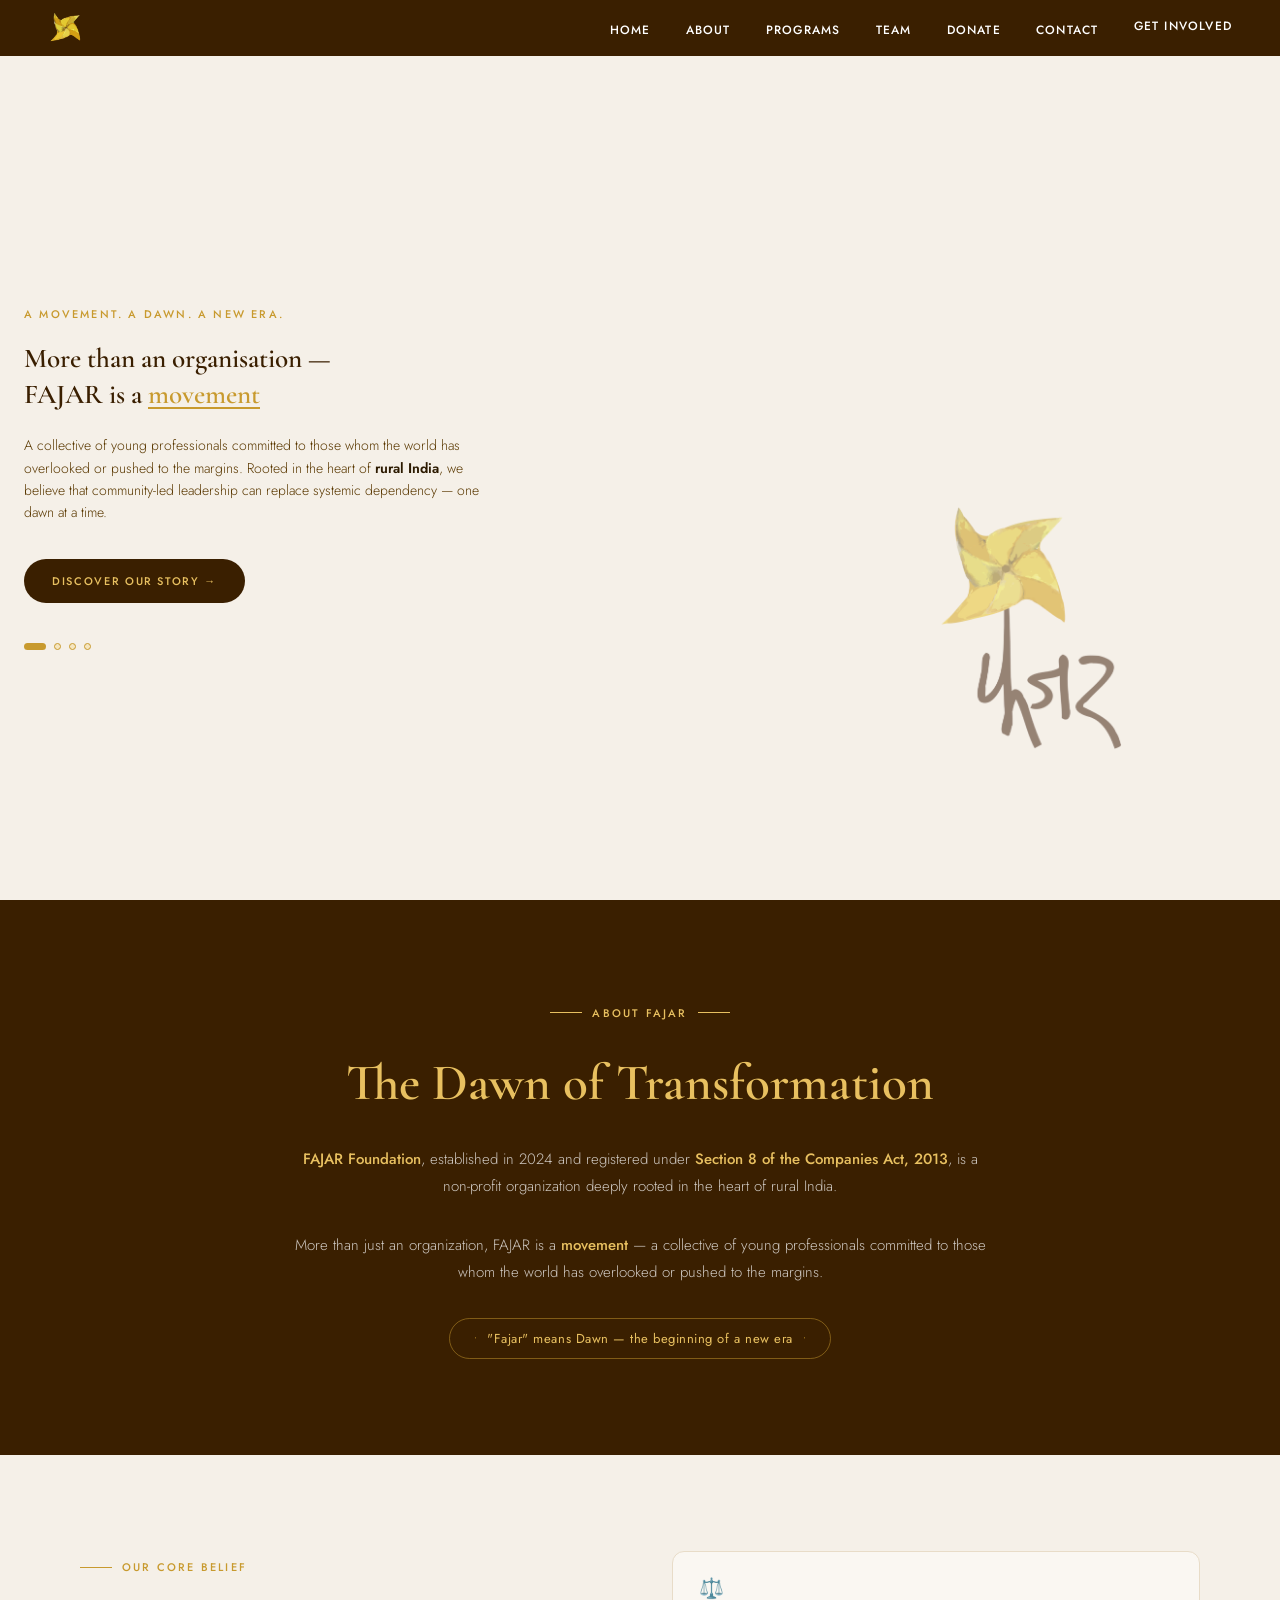
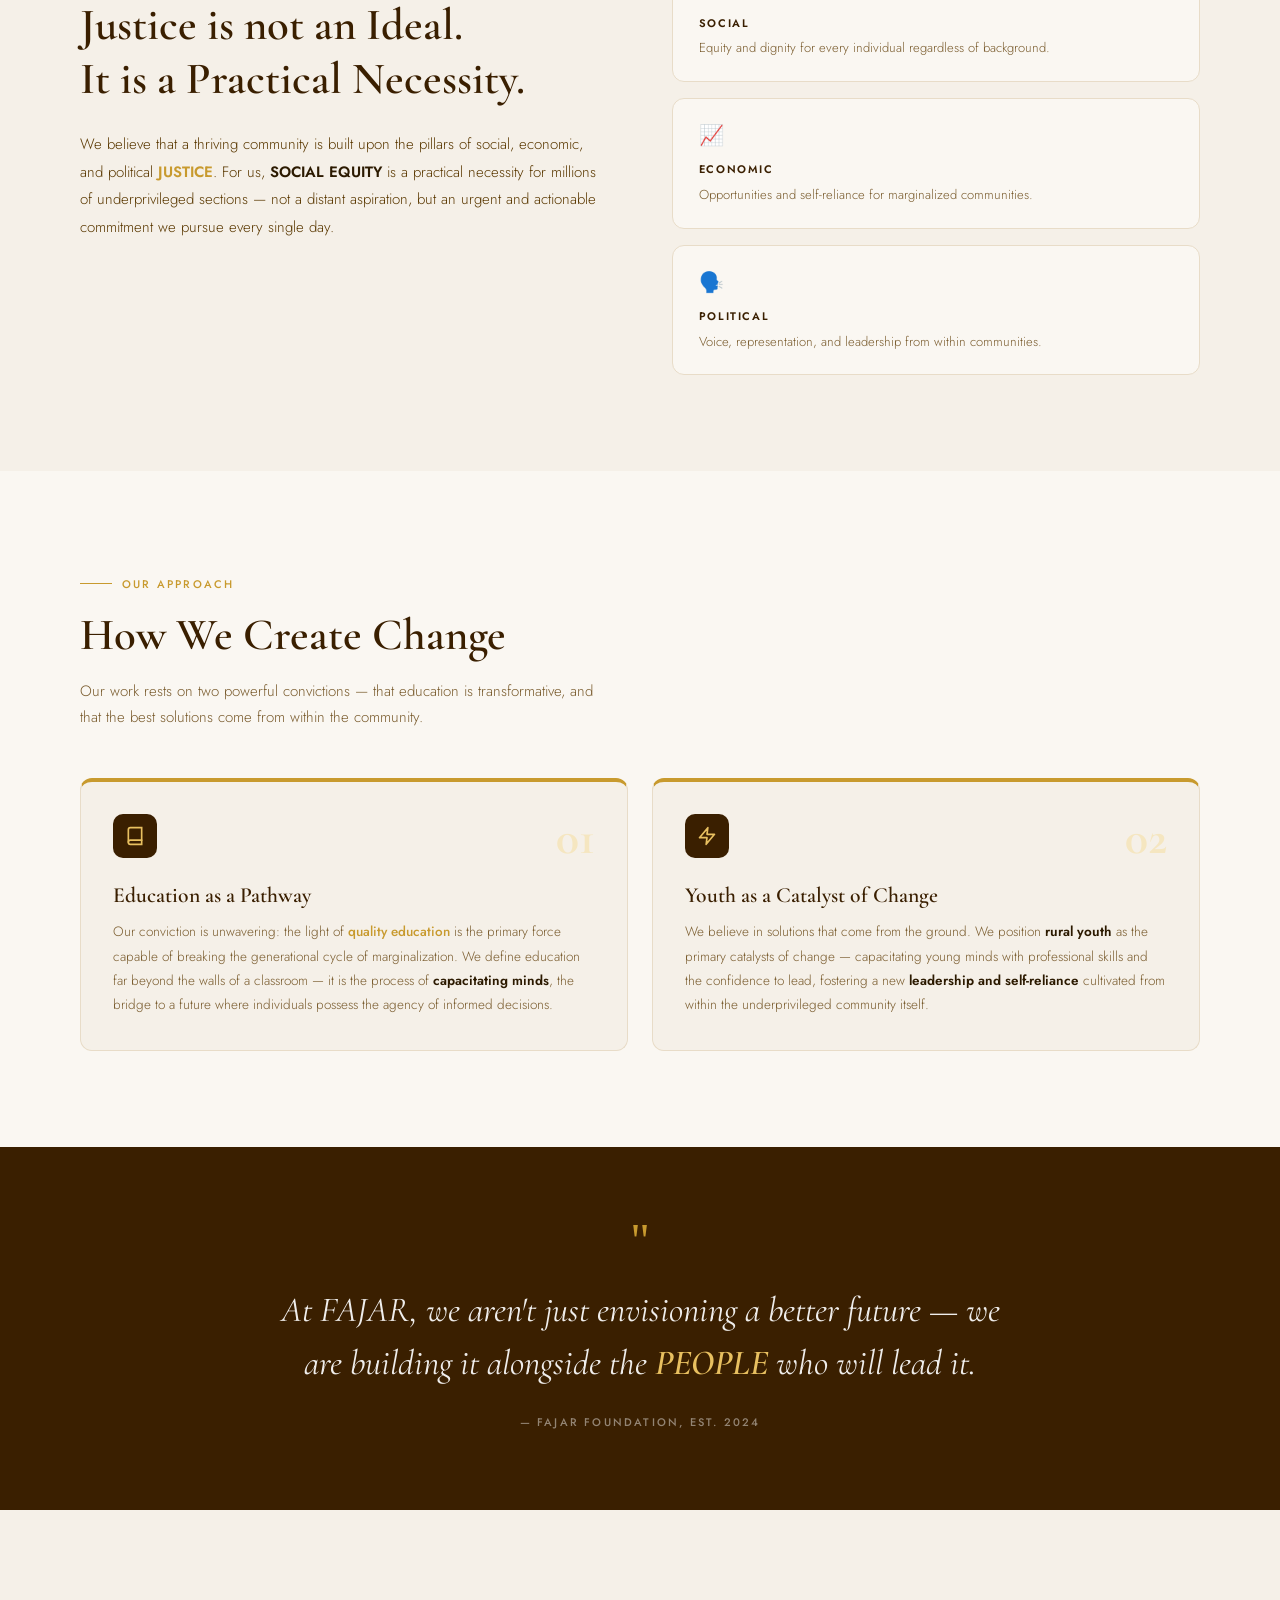
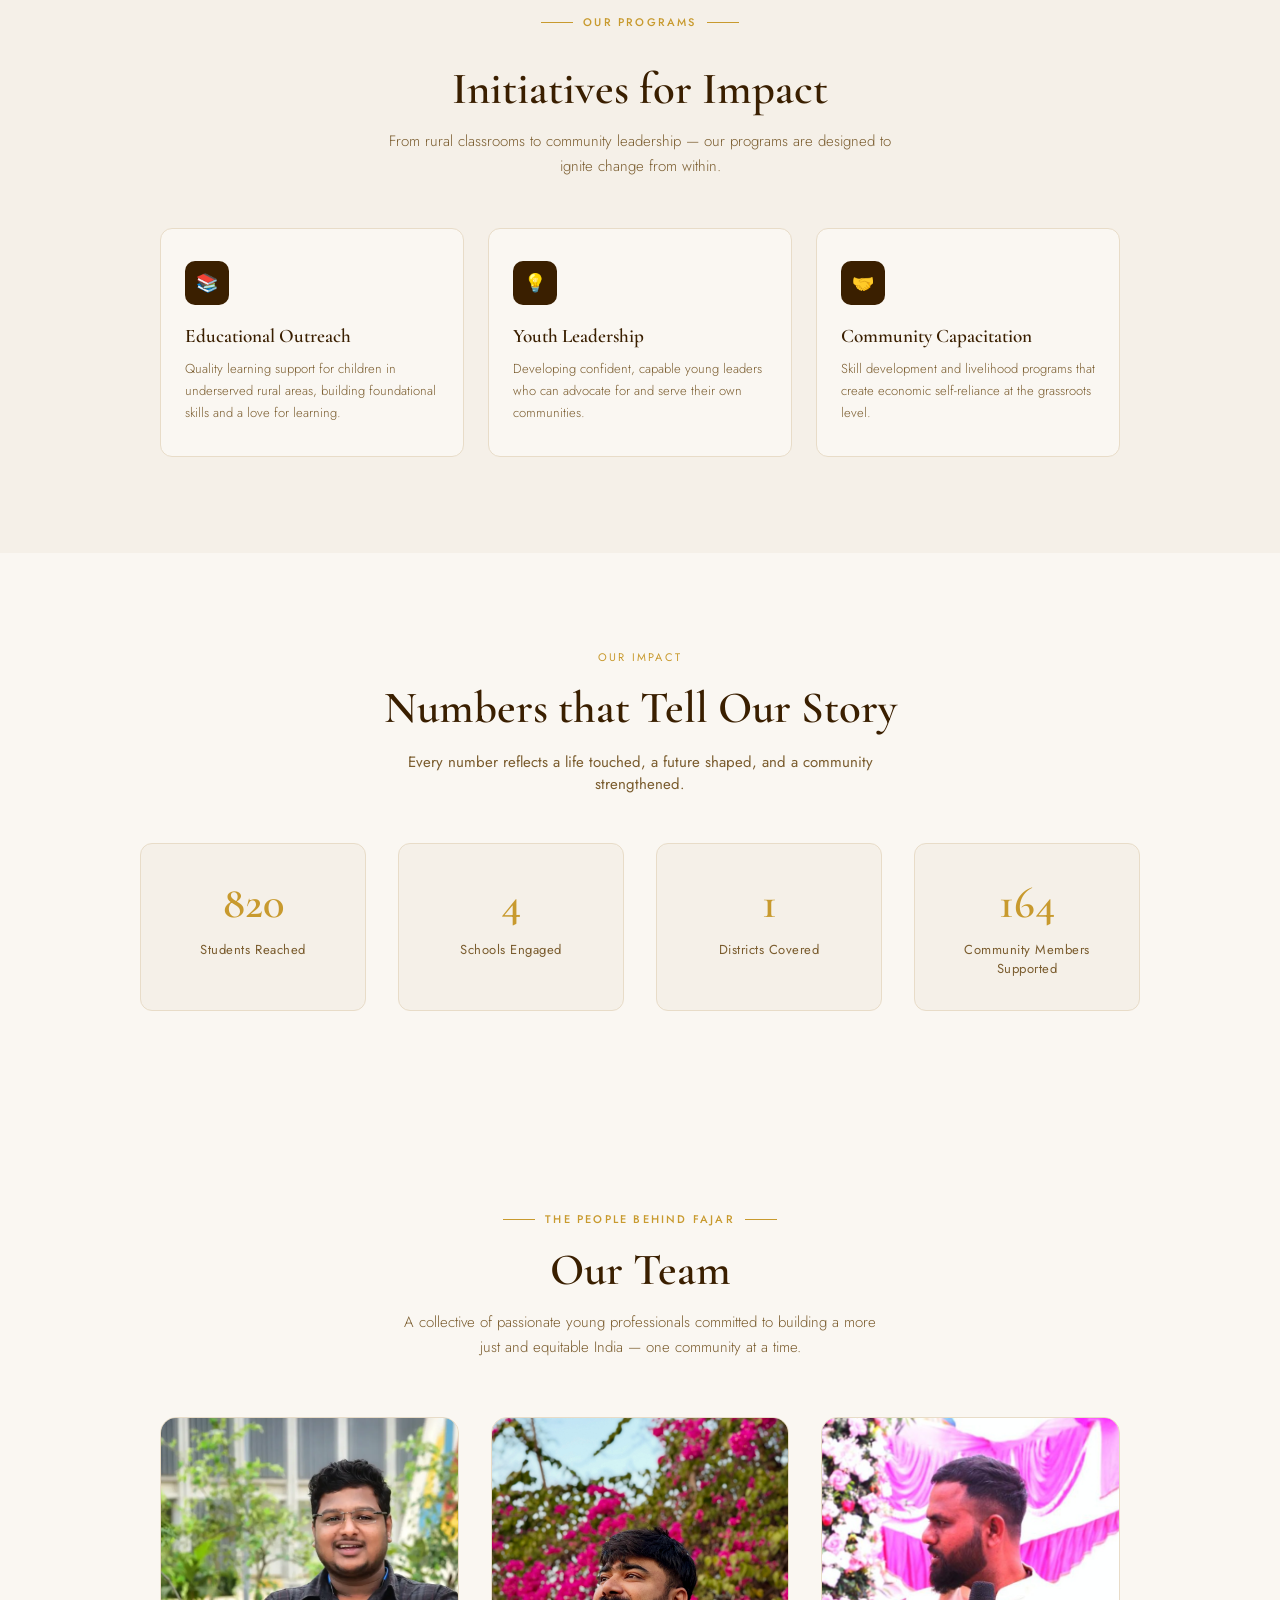
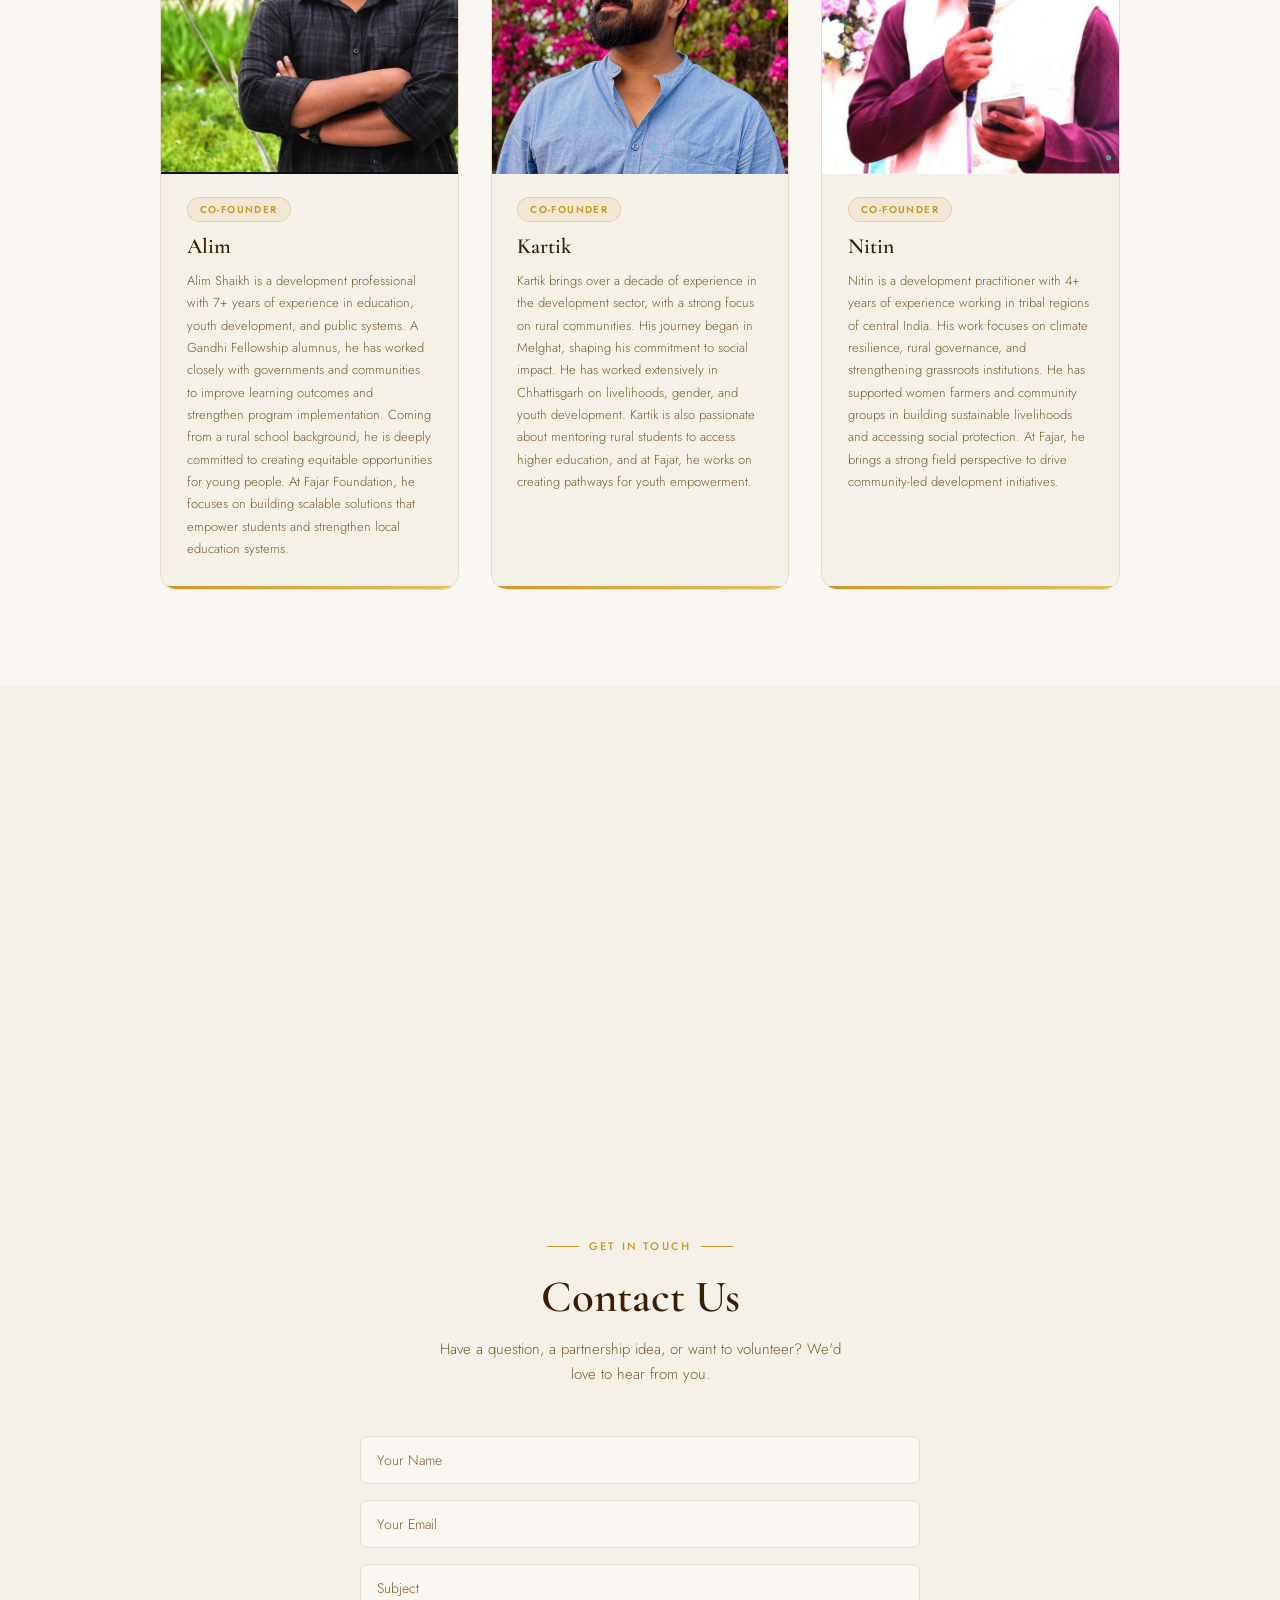
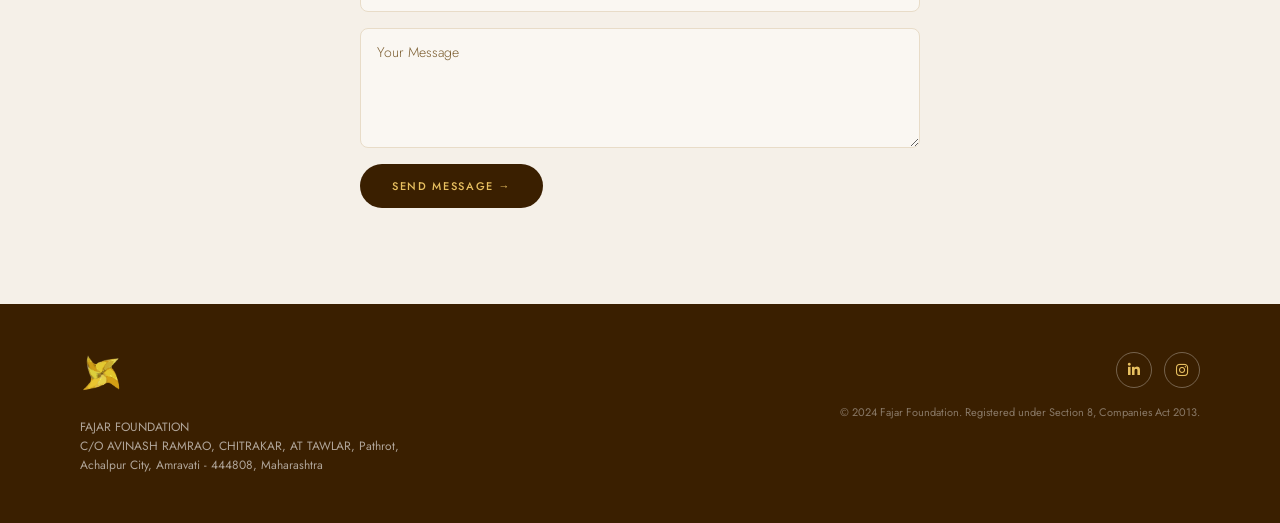
==== commit 290ca28d: "Update index.html" ====
--- a/index.html
+++ b/index.html
@@ -1125,7 +1125,7 @@
 <body>
  
 <div id="loader">
-  <img src="ff_logo.png" alt="Loading...">
+  <img src="logo.png" alt="Loading...">
 </div>
  
 <!-- NAV -->
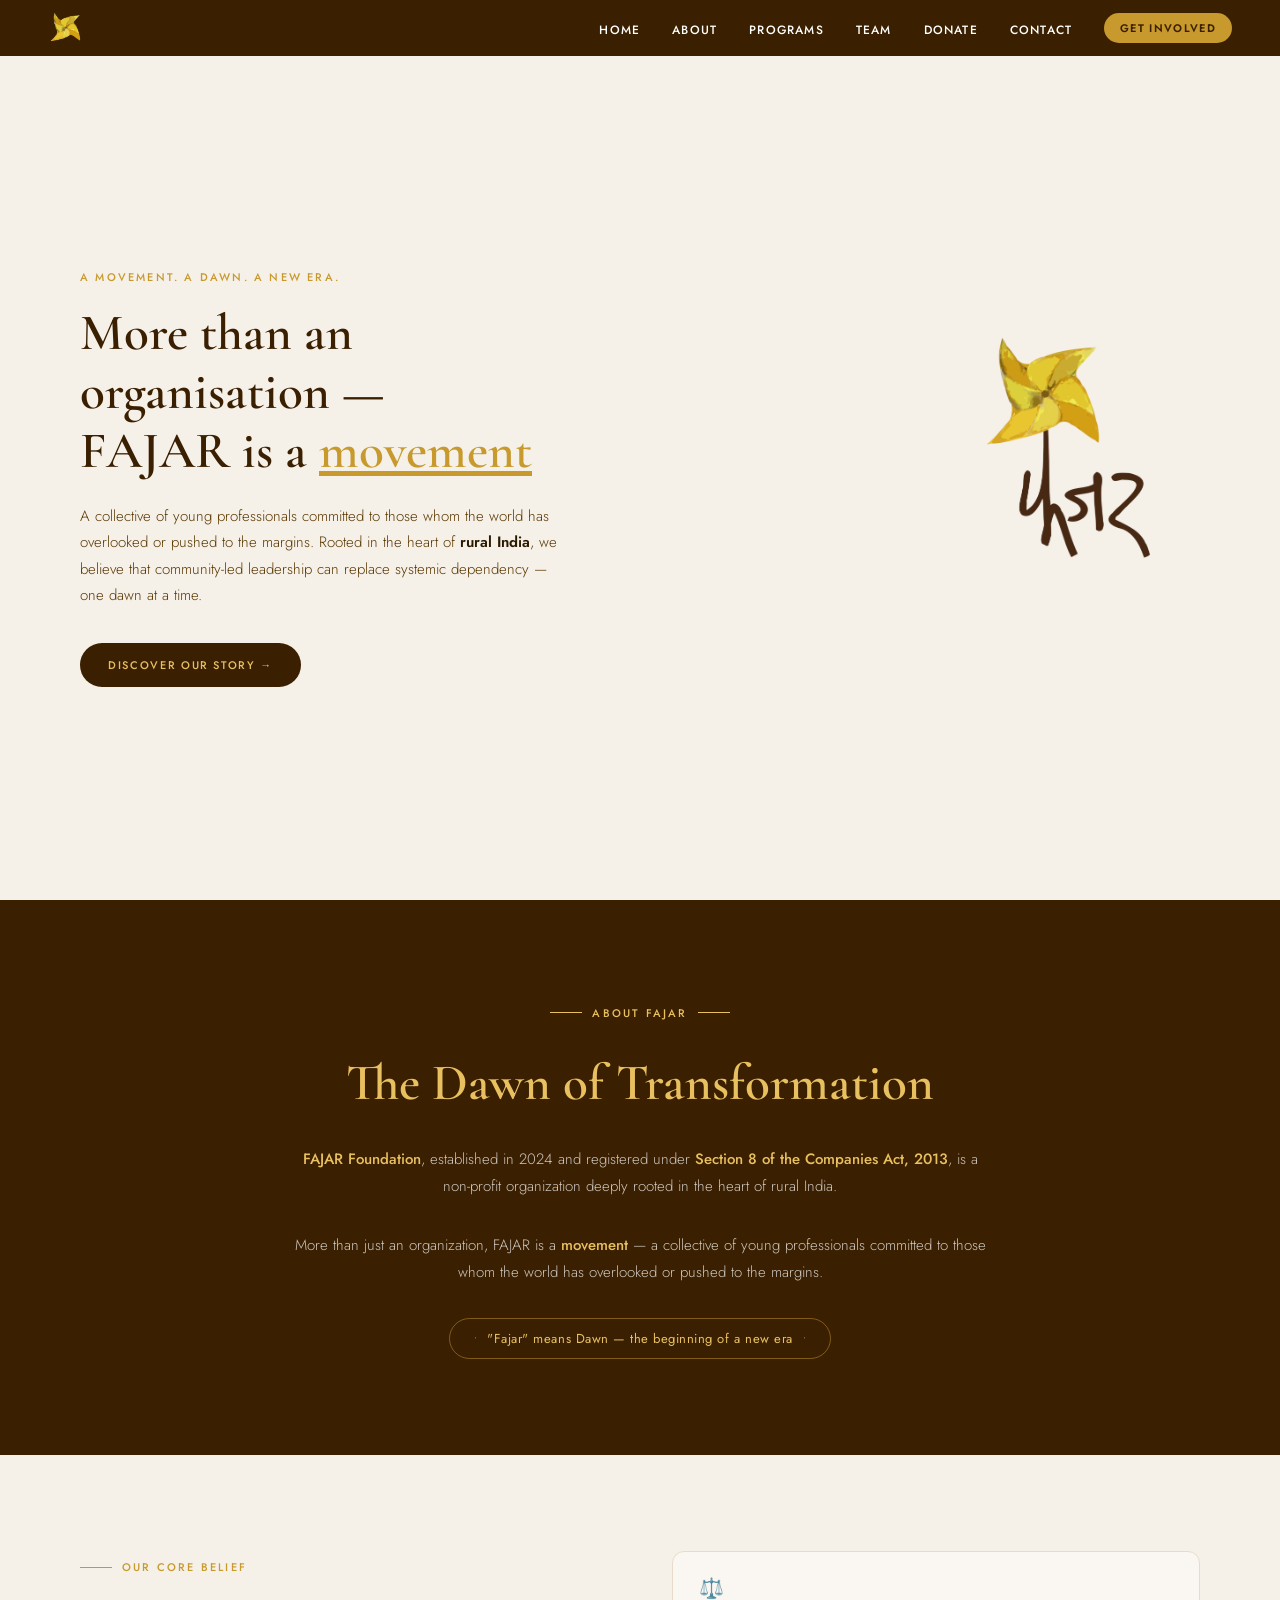
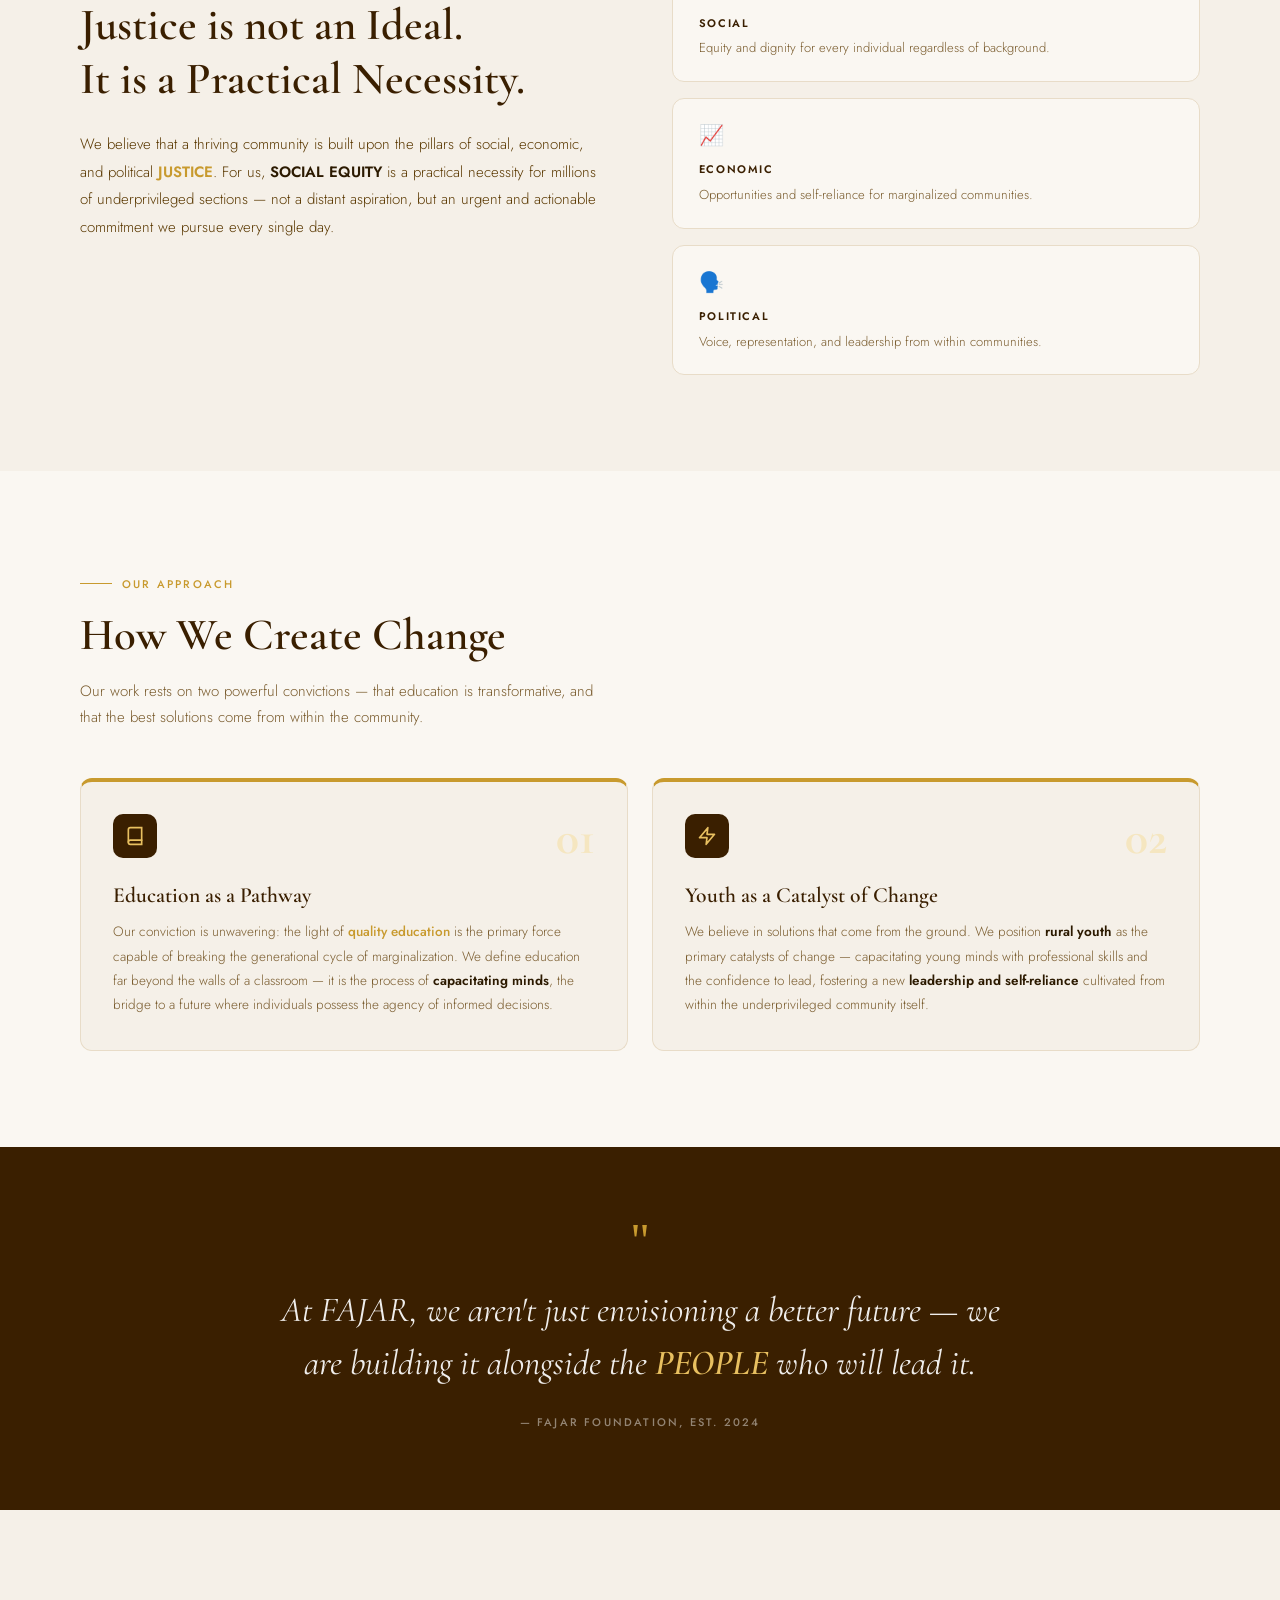
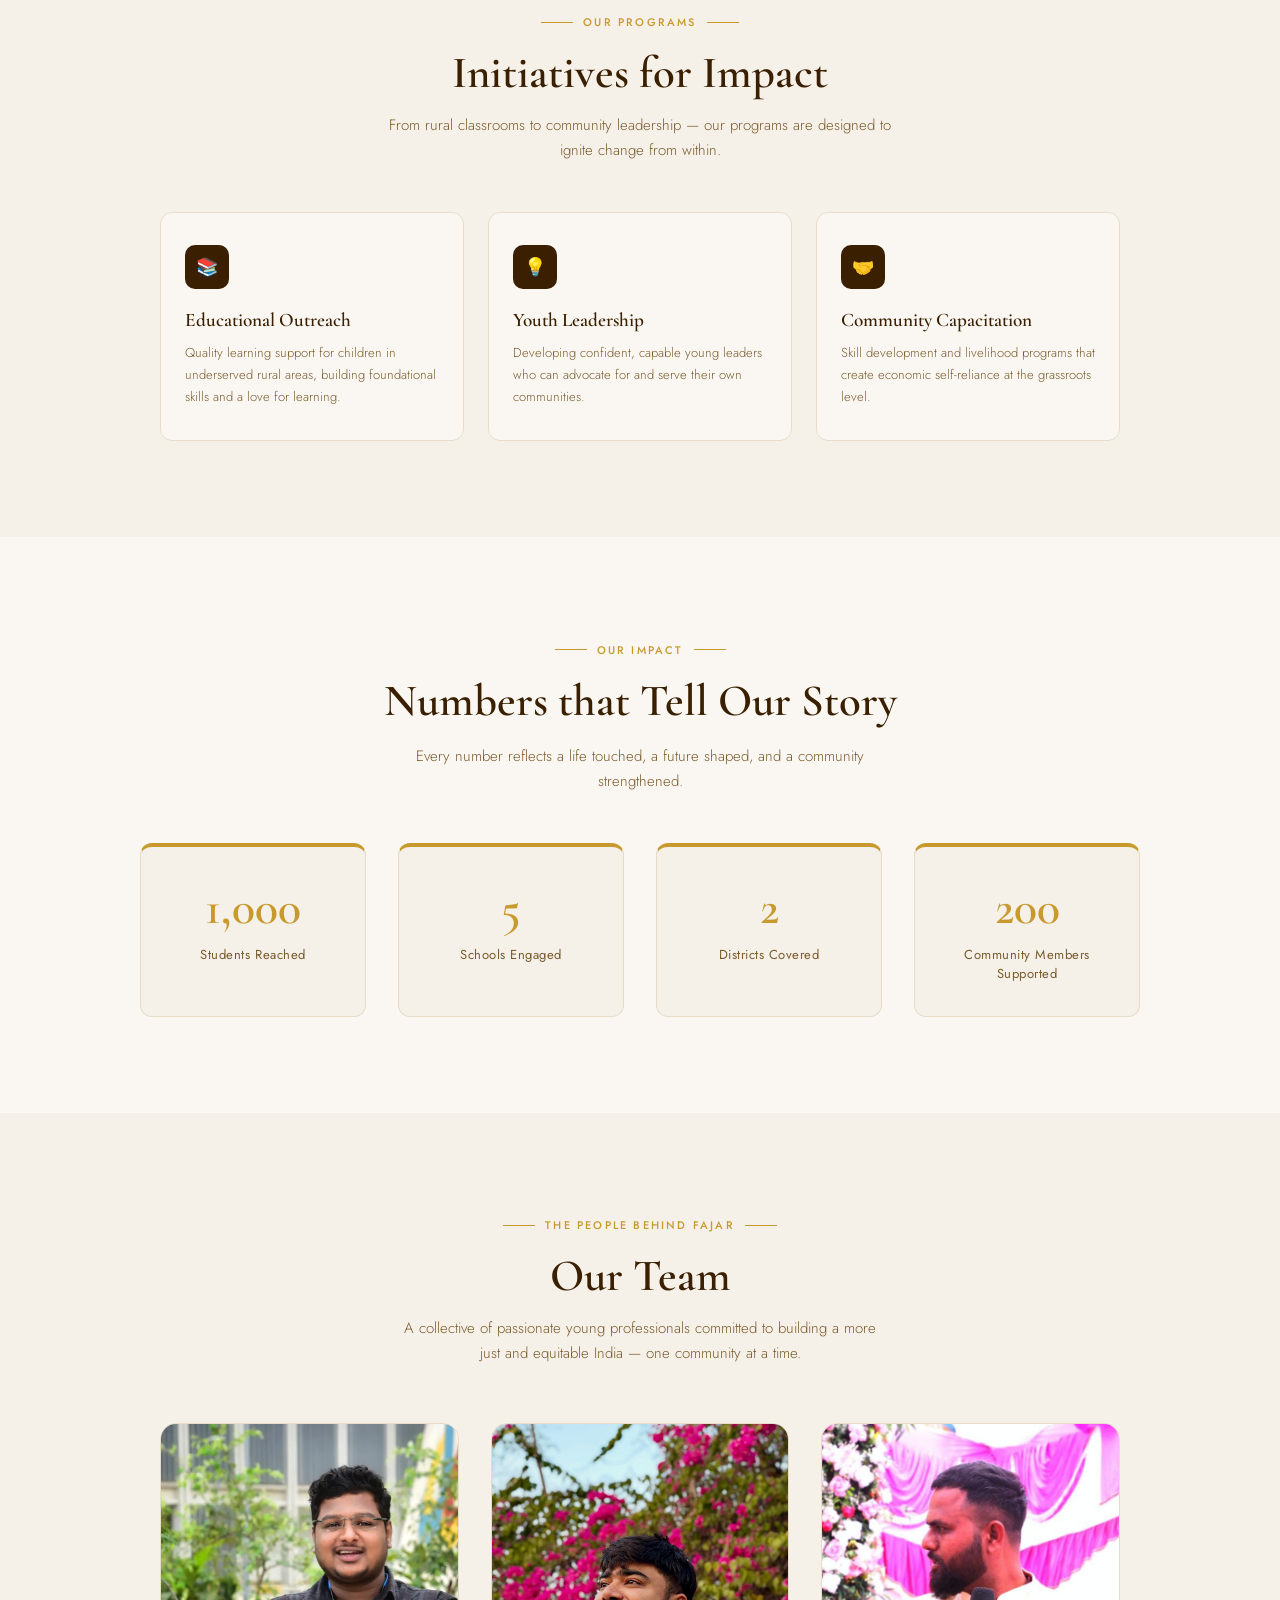
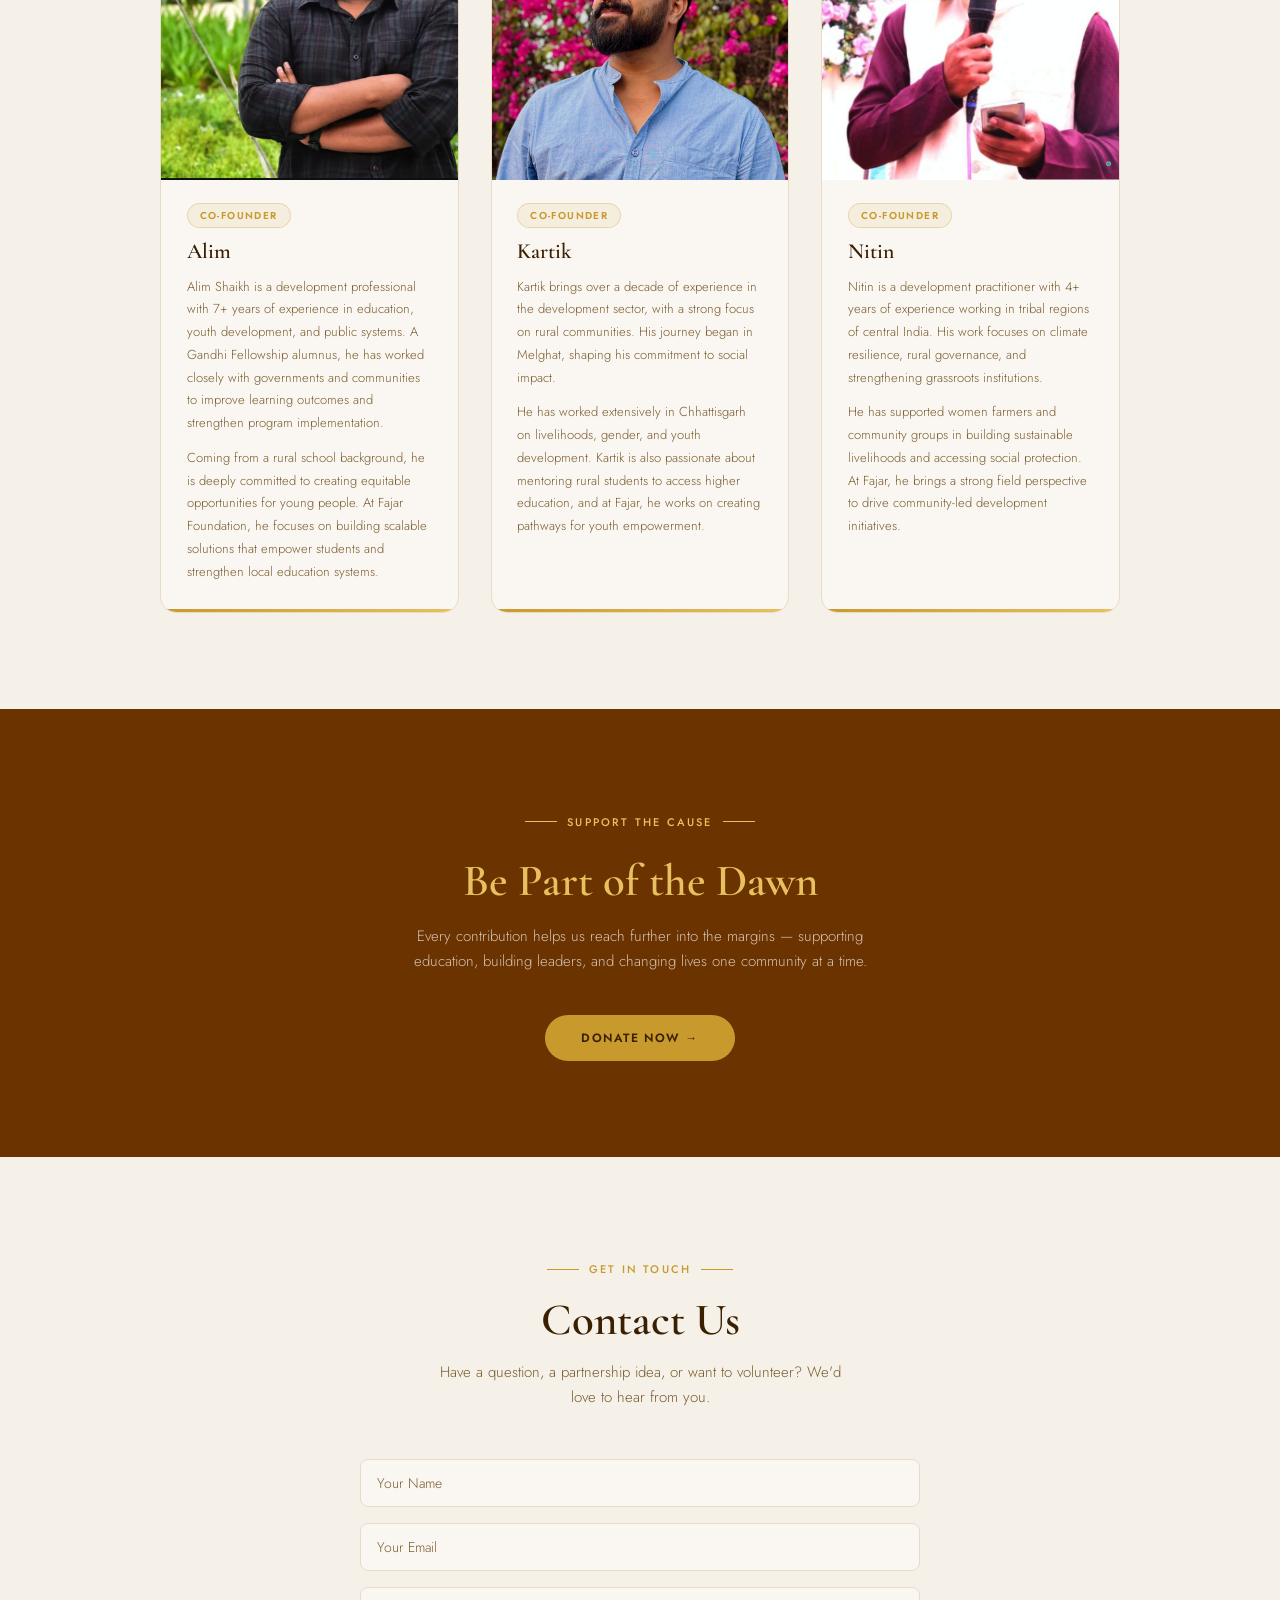
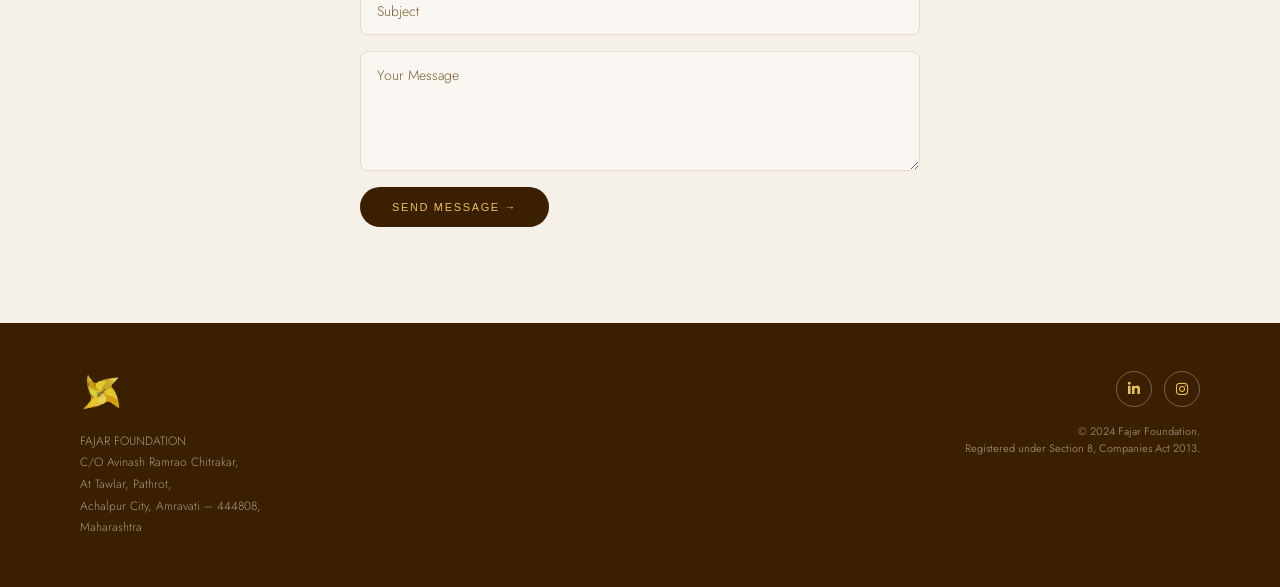
==== commit c651c263: "Add files via upload" ====
--- a/index.html
+++ b/index.html
@@ -7,25 +7,25 @@
 <link rel="preconnect" href="https://fonts.googleapis.com"/>
 <link rel="preconnect" href="https://fonts.gstatic.com" crossorigin/>
 <link href="https://fonts.googleapis.com/css2?family=Cormorant+Garamond:ital,wght@0,400;0,500;0,600;0,700;1,400;1,600&family=Jost:wght@300;400;500;600&display=swap" rel="stylesheet"/>
- <link rel="stylesheet" href="https://cdnjs.cloudflare.com/ajax/libs/font-awesome/6.5.0/css/all.min.css">
+<link rel="stylesheet" href="https://cdnjs.cloudflare.com/ajax/libs/font-awesome/6.5.0/css/all.min.css"/>
 <style>
   *, *::before, *::after { box-sizing: border-box; margin: 0; padding: 0; }
 
   :root {
-    --brown-dark:   #3a1f00;
-    --brown-mid:    #5c2d00;
-    --brown-warm:   #6b3300;
-    --gold:         #c89a2e;
-    --gold-light:   #e8c060;
-    --gold-pale:    #f5e6c0;
-    --cream:        #f5f0e8;
-    --cream-light:  #faf7f2;
-    --text-dark:    #2c1a00;
-    --text-mid:     #5a3800;
-    --text-muted:   #7a5c2e;
-    --border-card:  #e8dcc8;
-    --font-serif:   'Cormorant Garamond', Georgia, serif;
-    --font-sans:    'Jost', sans-serif;
+    --brown-dark:  #3a1f00;
+    --brown-mid:   #5c2d00;
+    --brown-warm:  #6b3300;
+    --gold:        #c89a2e;
+    --gold-light:  #e8c060;
+    --gold-pale:   #f5e6c0;
+    --cream:       #f5f0e8;
+    --cream-light: #faf7f2;
+    --text-dark:   #2c1a00;
+    --text-mid:    #5a3800;
+    --text-muted:  #7a5c2e;
+    --border-card: #e8dcc8;
+    --font-serif:  'Cormorant Garamond', Georgia, serif;
+    --font-sans:   'Jost', sans-serif;
   }
 
   html { scroll-behavior: smooth; }
@@ -37,20 +37,27 @@
     overflow-x: hidden;
   }
 
-  @keyframes slowRotate {
-  from {
-    transform: rotate(0deg);
-  }
-  to {
-    transform: rotate(360deg);
-  }
-}
-
-.nav-logo img {
-  animation: slowRotate 12s linear infinite;
-}
-
-  /* NAV */
+  /* ── LOADER ───────────────────────────────────────── */
+  #loader {
+    position: fixed; top: 0; left: 0;
+    width: 100%; height: 100%;
+    background: var(--cream-light);
+    display: flex; justify-content: center; align-items: center;
+    z-index: 9999;
+    transition: opacity 0.5s ease;
+  }
+
+  #loader img {
+    width: 72px;
+    animation: spinLoader 1.8s linear infinite;
+  }
+
+  @keyframes spinLoader {
+    from { transform: rotate(0deg); }
+    to   { transform: rotate(360deg); }
+  }
+
+  /* ── NAV ──────────────────────────────────────────── */
   nav {
     position: fixed; top: 0; left: 0; right: 0; z-index: 100;
     background: var(--brown-dark);
@@ -68,16 +75,17 @@
     height: 36px;
     width: auto;
     object-fit: contain;
+    /* NO rotation animation */
   }
 
   .nav-links {
-    display: flex; gap: 2.2rem; list-style: none;
+    display: flex; align-items: center;
+    gap: 2rem; list-style: none;
   }
 
   .nav-links a {
     font-family: var(--font-sans);
-    font-size: 12px;
-    font-weight: 500;
+    font-size: 12px; font-weight: 500;
     letter-spacing: 0.1em;
     color: #fff;
     text-decoration: none;
@@ -86,7 +94,23 @@
 
   .nav-links a:hover { color: var(--gold-light); }
 
-  /* HERO */
+  /* GET INVOLVED — special pill button in nav */
+  .nav-involved-btn {
+    font-family: var(--font-sans);
+    font-size: 11px; font-weight: 600;
+    letter-spacing: 0.12em; text-transform: uppercase;
+    color: var(--brown-dark);
+    background: var(--gold);
+    border: none; cursor: pointer;
+    padding: 7px 16px;
+    border-radius: 30px;
+    transition: background 0.2s;
+    white-space: nowrap;
+  }
+
+  .nav-involved-btn:hover { background: var(--gold-light); }
+
+  /* ── HERO ─────────────────────────────────────────── */
   #home {
     position: relative;
     min-height: 100vh;
@@ -105,24 +129,20 @@
   .hero-content {
     position: relative; z-index: 2;
     padding: 0 5rem;
-    max-width: 680px;
+    max-width: 640px;
   }
 
   .hero-tag {
-    font-family: var(--font-sans);
-    font-size: 11px;
-    font-weight: 500;
-    letter-spacing: 0.2em;
+    font-size: 11px; font-weight: 500;
+    letter-spacing: 0.2em; text-transform: uppercase;
     color: var(--gold);
     margin-bottom: 1.2rem;
-    text-transform: uppercase;
   }
 
   .hero-title {
     font-family: var(--font-serif);
     font-size: clamp(2.4rem, 4vw, 3.6rem);
-    font-weight: 600;
-    line-height: 1.15;
+    font-weight: 600; line-height: 1.15;
     color: var(--brown-dark);
     margin-bottom: 1.4rem;
   }
@@ -135,150 +155,111 @@
   }
 
   .hero-body {
-    font-size: 15px;
-    font-weight: 300;
-    line-height: 1.75;
+    font-size: 15px; font-weight: 300; line-height: 1.75;
     color: var(--text-mid);
-    max-width: 480px;
-    margin-bottom: 2.2rem;
+    max-width: 480px; margin-bottom: 2.2rem;
   }
 
   .hero-body strong { font-weight: 600; color: var(--text-dark); }
 
   .hero-cta {
     display: inline-flex; align-items: center; gap: 10px;
-    background: var(--brown-dark);
-    color: var(--gold-light);
-    font-family: var(--font-sans);
-    font-size: 11px;
-    font-weight: 500;
-    letter-spacing: 0.15em;
-    text-transform: uppercase;
+    background: var(--brown-dark); color: var(--gold-light);
+    font-size: 11px; font-weight: 500;
+    letter-spacing: 0.15em; text-transform: uppercase;
     text-decoration: none;
-    padding: 14px 28px;
-    border-radius: 40px;
+    padding: 14px 28px; border-radius: 40px;
     transition: background 0.2s;
   }
 
   .hero-cta:hover { background: var(--brown-mid); color: #fff; }
 
-  .hero-dots { display: flex; gap: 8px; margin-top: 2.5rem; }
-
-  .hero-dot {
-    width: 22px; height: 7px; border-radius: 4px;
-    background: var(--gold);
-  }
-
-  .hero-dot.inactive {
-    width: 7px;
-    background: var(--gold-pale);
-    border: 1px solid var(--gold);
-  }
-
+  /* hero deco — full opacity logo, right side */
   .hero-deco {
-    position: absolute; right: 8%; bottom: 12%; z-index: 2;
-    pointer-events: none;
-  }
-
-  /* ABOUT */
+    position: absolute; right: 8%; top: 50%;
+    transform: translateY(-50%);
+    z-index: 2; pointer-events: none;
+  }
+
+  .hero-deco img {
+    width: 200px;
+    opacity: 1;
+    display: block;
+  }
+
+  /* ── ABOUT ────────────────────────────────────────── */
   #about {
     background: var(--brown-dark);
-    padding: 6rem 5rem;
-    text-align: center;
+    padding: 6rem 5rem; text-align: center;
   }
 
   .section-eyebrow {
     display: inline-flex; align-items: center; gap: 10px;
-    font-family: var(--font-sans);
-    font-size: 11px;
-    font-weight: 500;
-    letter-spacing: 0.2em;
-    text-transform: uppercase;
-    color: var(--gold-light);
-    margin-bottom: 2rem;
+    font-size: 11px; font-weight: 500;
+    letter-spacing: 0.2em; text-transform: uppercase;
+    color: var(--gold-light); margin-bottom: 2rem;
   }
 
   .section-eyebrow::before,
   .section-eyebrow::after {
-    content: '';
-    display: block; width: 32px; height: 1px;
+    content: ''; display: block; width: 32px; height: 1px;
     background: currentColor;
   }
 
   .about-title {
     font-family: var(--font-serif);
     font-size: clamp(2.2rem, 4vw, 3.4rem);
-    font-weight: 600;
-    color: var(--gold-light);
-    margin-bottom: 2rem;
-    line-height: 1.2;
+    font-weight: 600; color: var(--gold-light);
+    margin-bottom: 2rem; line-height: 1.2;
   }
 
   .about-body {
-    font-size: 15px;
-    font-weight: 300;
-    line-height: 1.8;
+    font-size: 15px; font-weight: 300; line-height: 1.8;
     color: rgba(255,255,255,0.75);
-    max-width: 700px;
-    margin: 0 auto 2rem;
+    max-width: 700px; margin: 0 auto 2rem;
   }
 
   .about-body .highlight { color: var(--gold-light); font-weight: 500; }
 
   .about-badge {
     display: inline-flex; align-items: center; gap: 10px;
-    border: 1px solid rgba(200,154,46,0.5);
-    border-radius: 40px;
-    padding: 10px 24px;
-    color: var(--gold-light);
-    font-size: 13px;
-    font-weight: 400;
-    letter-spacing: 0.04em;
-  }
-
-  .about-badge::before, .about-badge::after { content: '•'; font-size: 10px; color: var(--gold); }
-
-  /* BELIEF */
+    border: 1px solid rgba(200,154,46,0.5); border-radius: 40px;
+    padding: 10px 24px; color: var(--gold-light);
+    font-size: 13px; font-weight: 400; letter-spacing: 0.04em;
+  }
+
+  .about-badge::before,
+  .about-badge::after { content: '•'; font-size: 10px; color: var(--gold); }
+
+  /* ── BELIEF ───────────────────────────────────────── */
   #belief {
-    background: var(--cream);
-    padding: 6rem 5rem;
-    display: grid;
-    grid-template-columns: 1fr 1fr;
-    gap: 4rem;
-    align-items: start;
+    background: var(--cream); padding: 6rem 5rem;
+    display: grid; grid-template-columns: 1fr 1fr;
+    gap: 4rem; align-items: start;
   }
 
   .belief-eyebrow {
     display: inline-flex; align-items: center; gap: 10px;
-    font-family: var(--font-sans);
-    font-size: 11px;
-    font-weight: 500;
-    letter-spacing: 0.2em;
-    text-transform: uppercase;
-    color: var(--gold);
-    margin-bottom: 1.5rem;
+    font-size: 11px; font-weight: 500;
+    letter-spacing: 0.2em; text-transform: uppercase;
+    color: var(--gold); margin-bottom: 1.5rem;
   }
 
   .belief-eyebrow::before {
-    content: '';
-    display: block; width: 32px; height: 1px;
+    content: ''; display: block; width: 32px; height: 1px;
     background: var(--gold);
   }
 
   .belief-title {
     font-family: var(--font-serif);
     font-size: clamp(2rem, 3.5vw, 3rem);
-    font-weight: 600;
-    color: var(--brown-dark);
-    line-height: 1.2;
-    margin-bottom: 1.5rem;
+    font-weight: 600; color: var(--brown-dark);
+    line-height: 1.2; margin-bottom: 1.5rem;
   }
 
   .belief-body {
-    font-size: 15px;
-    font-weight: 300;
-    line-height: 1.85;
-    color: var(--text-mid);
+    font-size: 15px; font-weight: 300;
+    line-height: 1.85; color: var(--text-mid);
   }
 
   .belief-body .highlight { color: var(--gold); font-weight: 600; }
@@ -288,42 +269,32 @@
 
   .belief-card {
     background: var(--cream-light);
-    border: 1px solid var(--border-card);
-    border-radius: 12px;
+    border: 1px solid var(--border-card); border-radius: 12px;
     padding: 1.4rem 1.6rem;
   }
 
   .belief-card-icon { font-size: 20px; margin-bottom: 0.7rem; display: block; }
 
   .belief-card-title {
-    font-family: var(--font-sans);
-    font-size: 11px;
-    font-weight: 600;
-    letter-spacing: 0.15em;
-    text-transform: uppercase;
-    color: var(--brown-dark);
-    margin-bottom: 0.4rem;
+    font-size: 11px; font-weight: 600;
+    letter-spacing: 0.15em; text-transform: uppercase;
+    color: var(--brown-dark); margin-bottom: 0.4rem;
   }
 
   .belief-card-body { font-size: 13px; font-weight: 300; line-height: 1.65; color: var(--text-muted); }
 
-  /* APPROACH */
+  /* ── APPROACH ─────────────────────────────────────── */
   #approach { background: var(--cream-light); padding: 6rem 5rem; }
 
   .approach-eyebrow {
     display: inline-flex; align-items: center; gap: 10px;
-    font-family: var(--font-sans);
-    font-size: 11px;
-    font-weight: 500;
-    letter-spacing: 0.2em;
-    text-transform: uppercase;
-    color: var(--gold);
-    margin-bottom: 1rem;
+    font-size: 11px; font-weight: 500;
+    letter-spacing: 0.2em; text-transform: uppercase;
+    color: var(--gold); margin-bottom: 1rem;
   }
 
   .approach-eyebrow::before {
-    content: '';
-    display: block; width: 32px; height: 1px;
+    content: ''; display: block; width: 32px; height: 1px;
     background: var(--gold);
   }
 
@@ -332,9 +303,7 @@
   .approach-title {
     font-family: var(--font-serif);
     font-size: clamp(2rem, 3.5vw, 2.8rem);
-    font-weight: 600;
-    color: var(--brown-dark);
-    margin-bottom: 1rem;
+    font-weight: 600; color: var(--brown-dark); margin-bottom: 1rem;
   }
 
   .approach-sub { font-size: 15px; font-weight: 300; line-height: 1.75; color: var(--text-muted); max-width: 520px; }
@@ -345,8 +314,7 @@
     background: var(--cream);
     border: 1px solid var(--border-card);
     border-top: 4px solid var(--gold);
-    border-radius: 12px;
-    padding: 2rem;
+    border-radius: 12px; padding: 2rem;
   }
 
   .approach-card-top {
@@ -356,8 +324,7 @@
 
   .approach-card-icon {
     width: 44px; height: 44px;
-    background: var(--brown-dark);
-    border-radius: 10px;
+    background: var(--brown-dark); border-radius: 10px;
     display: flex; align-items: center; justify-content: center;
   }
 
@@ -365,63 +332,63 @@
 
   .approach-card-num {
     font-family: var(--font-serif);
-    font-size: 3rem;
-    font-weight: 700;
-    color: var(--gold-pale);
-    line-height: 1;
+    font-size: 3rem; font-weight: 700;
+    color: var(--gold-pale); line-height: 1;
   }
 
   .approach-card-title {
     font-family: var(--font-serif);
-    font-size: 1.35rem;
-    font-weight: 600;
-    color: var(--brown-dark);
-    margin-bottom: 0.8rem;
+    font-size: 1.35rem; font-weight: 600;
+    color: var(--brown-dark); margin-bottom: 0.8rem;
   }
 
   .approach-card-body { font-size: 13.5px; font-weight: 300; line-height: 1.8; color: var(--text-muted); }
   .approach-card-body .hl { color: var(--gold); font-weight: 500; }
   .approach-card-body strong { font-weight: 600; color: var(--text-dark); }
 
-  /* QUOTE */
-  #quote { background: var(--brown-dark); padding: 5rem 5rem; text-align: center; }
+  /* ── QUOTE ────────────────────────────────────────── */
+  #quote { background: var(--brown-dark); padding: 5rem; text-align: center; }
 
   .quote-mark {
+    font-family: Georgia, serif;
     font-size: 3rem; color: var(--gold); line-height: 0.6;
-    display: block; margin-bottom: 1.8rem; font-family: Georgia, serif;
+    display: block; margin-bottom: 1.8rem;
   }
 
   .quote-text {
-    font-family: var(--font-serif);
-    font-style: italic;
-    font-size: clamp(1.5rem, 2.8vw, 2.2rem);
-    font-weight: 400;
+    font-family: var(--font-serif); font-style: italic;
+    font-size: clamp(1.5rem, 2.8vw, 2.2rem); font-weight: 400;
     color: rgba(255,255,255,0.92);
-    max-width: 760px;
-    margin: 0 auto 1.5rem;
-    line-height: 1.5;
+    max-width: 760px; margin: 0 auto 1.5rem; line-height: 1.5;
   }
 
   .quote-text .people { color: var(--gold-light); font-weight: 600; }
 
   .quote-attr {
-    font-family: var(--font-sans);
-    font-size: 11px;
-    letter-spacing: 0.2em;
-    font-weight: 500;
-    color: rgba(255,255,255,0.45);
-    text-transform: uppercase;
-  }
-
-  /* PROGRAMS */
+    font-size: 11px; letter-spacing: 0.2em; font-weight: 500;
+    color: rgba(255,255,255,0.45); text-transform: uppercase;
+  }
+
+  /* ── PROGRAMS ─────────────────────────────────────── */
   #programs { background: var(--cream); padding: 6rem 5rem; text-align: center; }
 
+  .programs-eyebrow {
+    display: inline-flex; align-items: center; gap: 10px;
+    font-size: 11px; font-weight: 500;
+    letter-spacing: 0.2em; text-transform: uppercase;
+    color: var(--gold); margin-bottom: 1rem;
+  }
+
+  .programs-eyebrow::before,
+  .programs-eyebrow::after {
+    content: ''; display: block; width: 32px; height: 1px;
+    background: var(--gold);
+  }
+
   .programs-title {
     font-family: var(--font-serif);
     font-size: clamp(2rem, 3.5vw, 2.8rem);
-    font-weight: 600;
-    color: var(--brown-dark);
-    margin-bottom: 0.8rem;
+    font-weight: 600; color: var(--brown-dark); margin-bottom: 0.8rem;
   }
 
   .programs-sub {
@@ -437,18 +404,14 @@
 
   .prog-card {
     background: var(--cream-light);
-    border: 1px solid var(--border-card);
-    border-radius: 12px;
-    padding: 2rem 1.5rem;
-    text-align: left;
+    border: 1px solid var(--border-card); border-radius: 12px;
+    padding: 2rem 1.5rem; text-align: left;
   }
 
   .prog-card-icon {
-    width: 44px; height: 44px;
-    background: var(--brown-dark);
-    border-radius: 10px;
-    display: flex; align-items: center; justify-content: center;
-    margin-bottom: 1.2rem; font-size: 18px;
+    width: 44px; height: 44px; background: var(--brown-dark);
+    border-radius: 10px; display: flex; align-items: center;
+    justify-content: center; margin-bottom: 1.2rem; font-size: 18px;
   }
 
   .prog-card-title {
@@ -459,29 +422,90 @@
 
   .prog-card-body { font-size: 13px; font-weight: 300; line-height: 1.7; color: var(--text-muted); }
 
-  /* TEAM */
-  #team { background: var(--cream-light); padding: 6rem 5rem; text-align: center; }
-
-  .team-eyebrow {
+  /* ── IMPACT ───────────────────────────────────────── */
+  #impact { background: var(--cream-light); padding: 6rem 5rem; text-align: center; }
+
+  .impact-eyebrow {
     display: inline-flex; align-items: center; gap: 10px;
-    font-family: var(--font-sans);
     font-size: 11px; font-weight: 500;
     letter-spacing: 0.2em; text-transform: uppercase;
     color: var(--gold); margin-bottom: 1rem;
   }
 
-  .team-eyebrow::before, .team-eyebrow::after {
-    content: '';
-    display: block; width: 32px; height: 1px;
+  .impact-eyebrow::before,
+  .impact-eyebrow::after {
+    content: ''; display: block; width: 32px; height: 1px;
     background: var(--gold);
   }
 
+  .impact-title {
+    font-family: var(--font-serif);
+    font-size: clamp(2rem, 3.5vw, 2.8rem);
+    font-weight: 600; color: var(--brown-dark); margin-bottom: 1rem;
+  }
+
+  .impact-sub {
+    font-size: 15px; color: var(--text-muted);
+    max-width: 500px; margin: 0 auto 3rem;
+    font-weight: 300; line-height: 1.7;
+  }
+
+  .impact-grid {
+    display: grid; grid-template-columns: repeat(4, 1fr);
+    gap: 2rem; max-width: 1000px; margin: 0 auto;
+  }
+
+  .impact-card {
+    background: var(--cream);
+    border: 1px solid var(--border-card);
+    border-top: 4px solid var(--gold);
+    border-radius: 12px; padding: 2rem;
+    transition: transform 0.3s ease, box-shadow 0.3s ease;
+  }
+
+  .impact-card:hover {
+    transform: translateY(-5px);
+    box-shadow: 0 18px 40px rgba(58,31,0,0.12);
+  }
+
+  .impact-number {
+    font-family: var(--font-serif);
+    font-size: 3rem; font-weight: 600;
+    color: var(--gold); margin-bottom: 0.5rem;
+    display: block;
+  }
+
+  .impact-suffix {
+    font-family: var(--font-serif);
+    font-size: 1.8rem; font-weight: 600;
+    color: var(--gold);
+  }
+
+  .impact-label {
+    font-size: 13px; color: var(--text-muted);
+    letter-spacing: 0.04em; line-height: 1.5;
+  }
+
+  /* ── TEAM ─────────────────────────────────────────── */
+  #team { background: var(--cream); padding: 6rem 5rem; text-align: center; }
+
+  .team-eyebrow {
+    display: inline-flex; align-items: center; gap: 10px;
+    font-size: 11px; font-weight: 500;
+    letter-spacing: 0.2em; text-transform: uppercase;
+    color: var(--gold); margin-bottom: 1rem;
+  }
+
+  .team-eyebrow::before,
+  .team-eyebrow::after {
+    content: ''; display: block; width: 32px; height: 1px;
+    background: var(--gold);
+  }
+
   .team-title {
     font-family: var(--font-serif);
     font-size: clamp(2rem, 3.5vw, 2.8rem);
-    font-weight: 600;
-    color: var(--brown-dark);
-    margin-bottom: 0.8rem;
+    font-weight: 600; color: var(--brown-dark); margin-bottom: 0.8rem;
   }
 
   .team-sub {
@@ -491,21 +515,16 @@
   }
 
   .team-grid {
-    display: grid;
-    grid-template-columns: repeat(3, 1fr);
-    gap: 2rem;
-    max-width: 960px;
-    margin: 0 auto;
+    display: grid; grid-template-columns: repeat(3, 1fr);
+    gap: 2rem; max-width: 960px; margin: 0 auto;
   }
 
   .team-card {
-    background: var(--cream);
-    border: 1px solid var(--border-card);
-    border-radius: 16px;
-    overflow: hidden;
-    text-align: left;
+    background: var(--cream-light);
+    border: 1px solid var(--border-card); border-radius: 16px;
+    overflow: hidden; text-align: left;
+    display: flex; flex-direction: column;
     transition: transform 0.3s ease, box-shadow 0.3s ease;
-    display: flex; flex-direction: column;
   }
 
   .team-card:hover {
@@ -514,72 +533,61 @@
   }
 
   .team-photo-wrap {
-    width: 100%;
-    aspect-ratio: 3/3.6;
-    overflow: hidden;
-    background: var(--gold-pale);
+    width: 100%; aspect-ratio: 3/3.6;
+    overflow: hidden; background: var(--gold-pale);
   }
 
   .team-photo-wrap img {
     width: 100%; height: 100%;
-    object-fit: cover;
-    object-position: top center;
-    display: block;
-    transition: transform 0.4s ease;
+    object-fit: cover; object-position: top center;
+    display: block; transition: transform 0.4s ease;
   }
 
   .team-card:hover .team-photo-wrap img { transform: scale(1.04); }
 
-  .team-info {
-    padding: 1.4rem 1.6rem 1.6rem;
-    flex: 1;
-  }
+  .team-info { padding: 1.4rem 1.6rem 1.6rem; flex: 1; }
 
   .team-badge {
     display: inline-block;
-    font-family: var(--font-sans);
     font-size: 10px; font-weight: 600;
     letter-spacing: 0.14em; text-transform: uppercase;
     color: var(--gold);
     background: rgba(200,154,46,0.1);
     border: 1px solid rgba(200,154,46,0.3);
-    border-radius: 20px;
-    padding: 4px 12px;
-    margin-bottom: 0.7rem;
+    border-radius: 20px; padding: 4px 12px; margin-bottom: 0.7rem;
   }
 
   .team-name {
     font-family: var(--font-serif);
     font-size: 1.35rem; font-weight: 600;
-    color: var(--brown-dark);
-    margin-bottom: 0.65rem;
-    line-height: 1.2;
+    color: var(--brown-dark); margin-bottom: 0.65rem; line-height: 1.2;
   }
 
   .team-bio {
     font-size: 13px; font-weight: 300;
-    line-height: 1.72; color: var(--text-muted);
-  }
+    line-height: 1.75; color: var(--text-muted);
+  }
+
+  .team-bio p + p { margin-top: 0.75rem; }
 
   .team-card-bar {
     height: 3px;
     background: linear-gradient(to right, var(--gold), var(--gold-light));
   }
 
-  /* DONATE */
+  /* ── DONATE ───────────────────────────────────────── */
   #donate { background: var(--brown-warm); padding: 6rem 5rem; text-align: center; }
 
   .donate-eyebrow {
     display: inline-flex; align-items: center; gap: 10px;
-    font-family: var(--font-sans);
     font-size: 11px; font-weight: 500;
     letter-spacing: 0.2em; text-transform: uppercase;
     color: var(--gold-light); margin-bottom: 1.5rem;
   }
 
-  .donate-eyebrow::before, .donate-eyebrow::after {
-    content: '';
-    display: block; width: 32px; height: 1px;
+  .donate-eyebrow::before,
+  .donate-eyebrow::after {
+    content: ''; display: block; width: 32px; height: 1px;
     background: var(--gold-light);
   }
 
@@ -598,7 +606,6 @@
   .donate-btn {
     display: inline-flex; align-items: center; gap: 10px;
     background: var(--gold); color: var(--brown-dark);
-    font-family: var(--font-sans);
     font-size: 12px; font-weight: 600;
     letter-spacing: 0.12em; text-transform: uppercase;
     padding: 14px 36px; border-radius: 40px;
@@ -607,20 +614,19 @@
 
   .donate-btn:hover { background: var(--gold-light); }
 
-  /* CONTACT */
+  /* ── CONTACT ──────────────────────────────────────── */
   #contact { background: var(--cream); padding: 6rem 5rem; text-align: center; }
 
   .contact-eyebrow {
     display: inline-flex; align-items: center; gap: 10px;
-    font-family: var(--font-sans);
     font-size: 11px; font-weight: 500;
     letter-spacing: 0.2em; text-transform: uppercase;
     color: var(--gold); margin-bottom: 1rem;
   }
 
-  .contact-eyebrow::before, .contact-eyebrow::after {
-    content: '';
-    display: block; width: 32px; height: 1px;
+  .contact-eyebrow::before,
+  .contact-eyebrow::after {
+    content: ''; display: block; width: 32px; height: 1px;
     background: var(--gold);
   }
 
@@ -638,20 +644,16 @@
 
   .contact-form {
     max-width: 560px; margin: 0 auto;
-    display: flex; flex-direction: column; gap: 1rem;
-    text-align: left;
+    display: flex; flex-direction: column; gap: 1rem; text-align: left;
   }
 
   .contact-form input,
   .contact-form textarea {
     width: 100%; padding: 13px 16px;
-    border: 1px solid var(--border-card);
-    border-radius: 8px;
+    border: 1px solid var(--border-card); border-radius: 8px;
     background: var(--cream-light);
-    font-family: var(--font-sans);
-    font-size: 14px; font-weight: 300;
-    color: var(--text-dark); outline: none;
-    transition: border 0.2s;
+    font-family: var(--font-sans); font-size: 14px; font-weight: 300;
+    color: var(--text-dark); outline: none; transition: border 0.2s;
   }
 
   .contact-form input::placeholder,
@@ -665,7 +667,6 @@
   .contact-submit {
     display: inline-flex; align-items: center; gap: 10px;
     background: var(--brown-dark); color: var(--gold-light);
-    font-family: var(--font-sans);
     font-size: 11px; font-weight: 500;
     letter-spacing: 0.15em; text-transform: uppercase;
     padding: 14px 32px; border-radius: 40px;
@@ -675,90 +676,120 @@
 
   .contact-submit:hover { background: var(--brown-mid); }
 
-  /* FOOTER */
-  /* ===== FOOTER (UPDATED) ===== */
-
-footer {
-  background: var(--brown-dark);
-  padding: 3rem 5rem;
-  display: flex;
-  justify-content: space-between;
-  align-items: flex-start;
-  gap: 3rem;
-  flex-wrap: wrap;
-}
-
-.footer-left {
-  max-width: 320px;
-}
-
-.footer-logo img {
-  height: 44px;
-  margin-bottom: 1rem;
-}
-
-.footer-address {
-  font-size: 12px;
-  line-height: 1.6;
-  color: rgba(255,255,255,0.6);
-}
-
-.footer-right {
-  display: flex;
-  flex-direction: column;
-  align-items: flex-end;
-}
-
-.footer-social {
-  display: flex;
-  gap: 12px;
-  margin-bottom: 1rem;
-}
-
-.social-icon {
-  width: 36px;
-  height: 36px;
-  border: 1px solid rgba(255,255,255,0.3);
-  border-radius: 50%;
-  display: flex;
-  align-items: center;
-  justify-content: center;
-  color: var(--gold-light);
-  font-size: 14px;
-  transition: all 0.3s ease;
-  text-decoration: none;
-}
-
-.social-icon:hover {
-  background: var(--gold);
-  color: var(--brown-dark);
-  border-color: var(--gold);
-}
-
-.footer-copy {
-  font-size: 11px;
-  color: rgba(255,255,255,0.4);
-  text-align: right;
-}
-
-/* MOBILE */
-@media (max-width: 900px) {
+  /* ── FOOTER ───────────────────────────────────────── */
   footer {
-    flex-direction: column;
-    align-items: center;
-    text-align: center;
+    background: var(--brown-dark);
+    padding: 3rem 5rem;
+    display: flex; justify-content: space-between;
+    align-items: flex-start; gap: 3rem; flex-wrap: wrap;
+  }
+
+  .footer-left { max-width: 320px; }
+
+  .footer-logo img { height: 44px; margin-bottom: 1rem; display: block; }
+
+  .footer-address {
+    font-size: 12px; line-height: 1.8;
+    color: rgba(255,255,255,0.55);
+    font-weight: 300;
   }
 
   .footer-right {
-    align-items: center;
+    display: flex; flex-direction: column; align-items: flex-end; gap: 1rem;
+  }
+
+  .footer-social { display: flex; gap: 12px; }
+
+  .social-icon {
+    width: 36px; height: 36px;
+    border: 1px solid rgba(255,255,255,0.3); border-radius: 50%;
+    display: flex; align-items: center; justify-content: center;
+    color: var(--gold-light); font-size: 14px;
+    text-decoration: none; transition: all 0.2s;
+  }
+
+  .social-icon:hover {
+    background: var(--gold); color: var(--brown-dark);
+    border-color: var(--gold);
   }
 
   .footer-copy {
-    text-align: center;
-  }
-}
-
-  /* SCROLL ANIMATION */
+    font-size: 11px; color: rgba(255,255,255,0.4);
+    text-align: right; line-height: 1.6;
+  }
+
+  /* ── GET INVOLVED POPUP ───────────────────────────── */
+  .involved-popup {
+    display: none; position: fixed;
+    top: 0; left: 0; width: 100%; height: 100%;
+    background: rgba(30,10,0,0.65);
+    justify-content: center; align-items: center; z-index: 999;
+  }
+
+  .involved-box {
+    background: var(--cream-light);
+    width: 540px; max-width: 92%;
+    padding: 2.5rem;
+    border-radius: 16px;
+    border-top: 4px solid var(--gold);
+    max-height: 90vh; overflow-y: auto;
+    position: relative;
+  }
+
+  .involved-box h2 {
+    font-family: var(--font-serif);
+    font-size: 2rem; font-weight: 600;
+    color: var(--brown-dark); margin-bottom: 0.4rem;
+  }
+
+  .involved-box .involved-sub {
+    font-size: 14px; font-weight: 300;
+    color: var(--text-muted); margin-bottom: 2rem;
+  }
+
+  .involved-list { display: flex; flex-direction: column; gap: 1rem; margin-bottom: 1.8rem; }
+
+  .involved-item {
+    background: var(--cream);
+    border: 1px solid var(--border-card); border-radius: 10px;
+    padding: 1.2rem 1.4rem;
+  }
+
+  .involved-item h3 {
+    font-family: var(--font-serif);
+    font-size: 1.05rem; font-weight: 600;
+    color: var(--brown-dark); margin-bottom: 0.4rem;
+  }
+
+  .involved-item p {
+    font-size: 13px; font-weight: 300;
+    line-height: 1.65; color: var(--text-muted);
+  }
+
+  .involved-item p strong { font-weight: 600; color: var(--text-dark); }
+
+  .apply-main-btn {
+    display: inline-flex; align-items: center; gap: 8px;
+    background: var(--brown-dark); color: var(--gold-light);
+    font-size: 11px; font-weight: 600;
+    letter-spacing: 0.14em; text-transform: uppercase;
+    padding: 13px 28px; border-radius: 40px;
+    text-decoration: none; transition: background 0.2s;
+  }
+
+  .apply-main-btn:hover { background: var(--brown-mid); color: #fff; }
+
+  .close-btn {
+    position: absolute; top: 1.2rem; right: 1.4rem;
+    font-size: 22px; font-weight: 300; cursor: pointer;
+    color: var(--text-muted); line-height: 1;
+    background: none; border: none;
+    transition: color 0.2s;
+  }
+
+  .close-btn:hover { color: var(--brown-dark); }
+
+  /* ── SCROLL REVEAL ────────────────────────────────── */
   .reveal {
     opacity: 0; transform: translateY(24px);
     transition: opacity 0.7s ease, transform 0.7s ease;
@@ -766,368 +797,61 @@
 
   .reveal.visible { opacity: 1; transform: none; }
 
-  /* RESPONSIVE */
+  /* ── RESPONSIVE ───────────────────────────────────── */
   @media (max-width: 900px) {
-    nav { padding: 0 1.5rem; }
-    .nav-links { gap: 1.2rem; }
-    #home, #about, #belief, #approach, #quote,
-    #programs, #team, #donate, #contact { padding-left: 2rem; padding-right: 2rem; }
-    .hero-content { padding: 0 2rem; }
+    nav { padding: 0 1.2rem; height: 52px; }
+    .nav-links { gap: 1rem; overflow-x: auto; }
+    .nav-links a { font-size: 11px; }
+
+    #home { min-height: 80vh; padding-top: 52px; }
+
+    .hero-bg {
+      background:
+        linear-gradient(to bottom, rgba(245,240,232,0.96) 60%, rgba(245,240,232,0.5) 100%),
+        url('hero.jpg') center top/cover no-repeat;
+    }
+
+    .hero-content { padding: 2rem 1.5rem; max-width: 100%; text-align: center; }
+    .hero-body { max-width: 100%; }
+    .hero-cta { margin: 0 auto; }
+
+    .hero-deco {
+      position: static; transform: none;
+      display: flex; justify-content: center;
+      margin: 1.5rem auto 0; padding-bottom: 2rem;
+    }
+
+    .hero-deco img { width: 130px; }
+
+    #about, #belief, #approach, #quote,
+    #programs, #impact, #team, #donate, #contact {
+      padding-left: 1.5rem; padding-right: 1.5rem;
+    }
+
     #belief { grid-template-columns: 1fr; }
     .approach-grid { grid-template-columns: 1fr; }
     .programs-grid { grid-template-columns: 1fr 1fr; }
-    .team-grid { grid-template-columns: 1fr; max-width: 400px; }
-    footer { flex-direction: column; gap: 1rem; text-align: center; padding: 2rem; }
-  }
- /* ===== IMPACT SECTION FIX ===== */
-
-#impact {
-  background: var(--cream-light);
-  padding: 6rem 5rem;
-  text-align: center;
-}
-
-.impact-header {
-  max-width: 700px;
-  margin: 0 auto;
-}
-
-.impact-eyebrow {
-  font-size: 11px;
-  letter-spacing: 0.2em;
-  text-transform: uppercase;
-  color: var(--gold);
-  margin-bottom: 1rem;
-}
-
-.impact-title {
-  font-family: var(--font-serif);
-  font-size: clamp(2rem, 3.5vw, 2.8rem);
-  font-weight: 600;
-  color: var(--brown-dark);
-  margin-bottom: 1rem;
-}
-
-.impact-sub {
-  font-size: 15px;
-  color: var(--text-muted);
-  max-width: 500px;
-  margin: 0 auto 3rem;
-}
-
-.impact-grid {
-  display: grid;
-  grid-template-columns: repeat(4, 1fr);
-  gap: 2rem;
-  max-width: 1000px;
-  margin: 3rem auto 0;
-}
-
-.impact-card {
-  background: var(--cream);
-  border: 1px solid var(--border-card);
-  border-radius: 12px;
-  padding: 2rem;
-  transition: transform 0.3s ease, box-shadow 0.3s ease;
-}
-
-.impact-card:hover {
-  transform: translateY(-5px);
-  box-shadow: 0 18px 40px rgba(58,31,0,0.12);
-}
-
-.impact-number {
-  font-family: var(--font-serif);
-  font-size: 2.8rem;
-  font-weight: 600;
-  color: var(--gold);
-  margin-bottom: 0.6rem;
-}
-
-.impact-label {
-  font-size: 13px;
-  color: var(--text-muted);
-  letter-spacing: 0.04em;
-}
-
-/* responsive */
-@media (max-width: 900px) {
-  .impact-grid {
-    grid-template-columns: 1fr 1fr;
-  }
-}
-
-@media (max-width: 500px) {
-  .impact-grid {
-    grid-template-columns: 1fr;
-  }
-}
-
- @media (max-width: 900px) {
-
-  .programs-grid {
-    grid-template-columns: 1fr 1fr;
-  }
-
-  /* ADD THIS BELOW */
-
-  #home {
-    min-height: 80vh;
-    padding-top: 80px;
-  }
-
-  .hero-bg {
-    background:
-      linear-gradient(to bottom, rgba(245,240,232,0.95), rgba(245,240,232,0.6)),
-      url('hero.jpg') center top / cover no-repeat;
-  }
-
-  .hero-content {
-    padding: 0 1.5rem;
-    max-width: 100%;
-    text-align: center;
-  }
-
-  .hero-title {
-    font-size: 2rem;
-  }
-
-  .hero-body {
-    font-size: 14px;
-  }
-
-  .hero-deco {
-    right: 5%;
-    bottom: 8%;
-  }
-
-  .hero-deco img {
-    width: 120px;
-  }
-}
-
- /* HERO LOGO FIX */
-.hero-deco {
-  position: absolute;
-  right: 10%;
-  bottom: 12%;
-  opacity: 0.6;
-}
-
-.hero-deco img {
-  width: 80px;   /* reduced from big size */
-}
-
- /* HERO TEXT FIX */
-.hero-content {
-  max-width: 100%;
-  padding: 0 1.5rem;
-  text-align: left;
-}
-
-.hero-title {
-  font-size: 1.7rem;
-  line-height: 1.3;
-}
-
-.hero-body {
-  font-size: 14px;
-  line-height: 1.6;
-}
-
- /* NAV MOBILE FIX */
-@media (max-width: 768px) {
-
-  nav {
-    padding: 0.8rem 1rem;
-  }
-
-  .nav-links {
-    display: flex;
-    gap: 10px;
-    overflow-x: auto;
-    white-space: nowrap;
-  }
-
-  .nav-links a {
-    font-size: 11px;
-  }
-
-}
-
- /* GET INVOLVED POPUP */
-
-.involved-popup {
-  display: none;
-  position: fixed;
-  top:0; left:0;
-  width:100%; height:100%;
-  background: rgba(0,0,0,0.6);
-  justify-content: center;
-  align-items: center;
-  z-index: 999;
-}
-
-.involved-box {
-  background: #fff;
-  width: 500px;
-  max-width: 90%;
-  padding: 2rem;
-  border-radius: 12px;
-  text-align: center;
-  max-height: 90vh;
-  overflow-y: auto;
-}
-
-.involved-list {
-  text-align: left;
-  margin: 20px 0;
-}
-
-.involved-item {
-  margin-bottom: 15px;
-}
-
-.involved-item h3 {
-  font-size: 16px;
-  color: #3a1f00;
-  margin-bottom: 5px;
-}
-
-.involved-item p {
-  font-size: 13px;
-  color: #7a5c2e;
-}
-
-.apply-main-btn {
-  display: inline-block;
-  margin: 10px 0;
-  padding: 12px 25px;
-  border-radius: 30px;
-  background: #3a1f00;
-  color: #e8c060;
-  text-decoration: none;
-  font-size: 12px;
-  letter-spacing: 0.1em;
-}
-
-.apply-main-btn:hover {
-  background: #5c2d00;
-  color: #fff;
-}
-
-.close-btn {
-  float: right;
-  font-size: 20px;
-  cursor: pointer;
-}
-
-@media (max-width: 768px) {
-
-  /* ===== HERO FIX ===== */
-  #home {
-    min-height: 75vh;
-    padding: 100px 1.5rem 2rem;
-    text-align: center;
-  }
-
-  .hero-bg {
-    background:
-      linear-gradient(to bottom, rgba(245,240,232,0.95), rgba(245,240,232,0.6)),
-      url('hero.jpg') center / cover no-repeat;
-  }
-
-  .hero-title {
-    font-size: 1.8rem;
-    line-height: 1.3;
-  }
-
-  .hero-body {
-    font-size: 14px;
-  }
-
-  /* 🔥 FIX LOGO OVERLAP */
-  .hero-deco {
-    position: static;
-    margin-top: 20px;
-    text-align: center;
-  }
-
-  .hero-deco img {
-    width: 100px;
-    opacity: 0.8;
-  }
-
-  /* ===== IMPACT FIX ===== */
-  .impact-grid {
-    grid-template-columns: 1fr;
-    gap: 1.2rem;
-  }
-
-  .impact-card {
-    padding: 1.5rem;
-    border-radius: 10px;
-  }
-
-  .impact-number {
-    font-size: 2rem;
-  }
-
-  /* ===== TEAM FIX ===== */
-  .team-grid {
-    grid-template-columns: 1fr;
-    gap: 1.5rem;
-  }
-
-  .team-card img {
-    height: 250px;
-    object-fit: cover;
-  }
-
-  .team-card-body {
-    padding: 1.2rem;
-  }
-
-  .team-card-body p {
-    font-size: 14px;
-    line-height: 1.6;
-  }
-
-}
- 
-
-/* LOADER */
-#loader {
-  position: fixed;
-  top: 0;
-  left: 0;
-  width: 100%;
-  height: 100%;
-  background: var(--cream-light);
-  display: flex;
-  justify-content: center;
-  align-items: center;
-  z-index: 9999;
-}
-
-#loader img {
-  width: 80px;
-  animation: spinLoader 2s linear infinite;
-}
-
-@keyframes spinLoader {
-  from { transform: rotate(0deg); }
-  to { transform: rotate(360deg); }
-}
- 
+    .impact-grid { grid-template-columns: 1fr 1fr; gap: 1.2rem; }
+    .team-grid { grid-template-columns: 1fr; max-width: 420px; margin: 0 auto; }
+
+    footer { flex-direction: column; align-items: center; text-align: center; padding: 2.5rem 1.5rem; }
+    .footer-right { align-items: center; }
+    .footer-copy { text-align: center; }
+  }
+
+  @media (max-width: 500px) {
+    .programs-grid { grid-template-columns: 1fr; }
+    .impact-grid { grid-template-columns: 1fr; }
+  }
 </style>
 </head>
 <body>
- 
+
+<!-- LOADER — uses icon-only logo (ff_logo.png) for a clean spin -->
 <div id="loader">
-  <img src="logo.png" alt="Loading...">
+  <img src="ff_logo.png" alt="Loading Fajar Foundation…"/>
 </div>
- 
+
 <!-- NAV -->
 <nav>
   <a href="#home" class="nav-logo">
@@ -1140,7 +864,7 @@
     <li><a href="#team">TEAM</a></li>
     <li><a href="#donate">DONATE</a></li>
     <li><a href="#contact">CONTACT</a></li>
-   <a href="#" onclick="openInvolved()">GET INVOLVED</a>
+    <li><button class="nav-involved-btn" onclick="openInvolved()">GET INVOLVED</button></li>
   </ul>
 </nav>
 
@@ -1157,15 +881,9 @@
       A collective of young professionals committed to those whom the world has overlooked or pushed to the margins. Rooted in the heart of <strong>rural India</strong>, we believe that community-led leadership can replace systemic dependency — one dawn at a time.
     </p>
     <a href="#about" class="hero-cta">DISCOVER OUR STORY →</a>
-    <div class="hero-dots">
-      <div class="hero-dot"></div>
-      <div class="hero-dot inactive"></div>
-      <div class="hero-dot inactive"></div>
-      <div class="hero-dot inactive"></div>
-    </div>
   </div>
   <div class="hero-deco">
-    <img src="ff_logo.png" alt="Fajar Logo" style="width:220px; opacity:0.9;">
+    <img src="ff_logo.png" alt="Fajar Foundation"/>
   </div>
 </section>
 
@@ -1262,7 +980,7 @@
 
 <!-- PROGRAMS -->
 <section id="programs">
-  <div class="section-eyebrow reveal" style="color:var(--gold);">OUR PROGRAMS</div>
+  <div class="programs-eyebrow reveal">OUR PROGRAMS</div>
   <h2 class="programs-title reveal">Initiatives for Impact</h2>
   <p class="programs-sub reveal">From rural classrooms to community leadership — our programs are designed to ignite change from within.</p>
   <div class="programs-grid">
@@ -1286,34 +1004,26 @@
 
 <!-- IMPACT -->
 <section id="impact">
-  <div class="impact-header reveal">
-    <div class="impact-eyebrow">OUR IMPACT</div>
-    <h2 class="impact-title">Numbers that Tell Our Story</h2>
-    <p class="impact-sub">Every number reflects a life touched, a future shaped, and a community strengthened.</p>
-  </div>
-
+  <div class="impact-eyebrow reveal">OUR IMPACT</div>
+  <h2 class="impact-title reveal">Numbers that Tell Our Story</h2>
+  <p class="impact-sub reveal">Every number reflects a life touched, a future shaped, and a community strengthened.</p>
   <div class="impact-grid">
-
-    <div class="impact-card">
-      <h3 class="impact-number" data-target="1000">0</h3>
+    <div class="impact-card reveal">
+      <span class="impact-number" data-target="1000">0</span>
       <p class="impact-label">Students Reached</p>
     </div>
-
-    <div class="impact-card">
-      <h3 class="impact-number" data-target="5">0</h3>
+    <div class="impact-card reveal">
+      <span class="impact-number" data-target="5">0</span>
       <p class="impact-label">Schools Engaged</p>
     </div>
-
-    <div class="impact-card">
-      <h3 class="impact-number" data-target="2">0</h3>
+    <div class="impact-card reveal">
+      <span class="impact-number" data-target="2">0</span>
       <p class="impact-label">Districts Covered</p>
     </div>
-
-    <div class="impact-card">
-      <h3 class="impact-number" data-target="200">0</h3>
+    <div class="impact-card reveal">
+      <span class="impact-number" data-target="200">0</span>
       <p class="impact-label">Community Members Supported</p>
     </div>
-
   </div>
 </section>
 
@@ -1331,11 +1041,10 @@
       <div class="team-info">
         <span class="team-badge">Co-Founder</span>
         <h3 class="team-name">Alim</h3>
-        <p class="team-bio">Alim Shaikh is a development professional with 7+ years of experience in education, youth development, and public systems.
-           A Gandhi Fellowship alumnus, he has worked closely with governments and communities to improve learning outcomes and strengthen program implementation.
-
-Coming from a rural school background, he is deeply committed to creating equitable opportunities for young people. At Fajar Foundation, he focuses on building
- scalable solutions that empower students and strengthen local education systems.</p>
+        <div class="team-bio">
+          <p>Alim Shaikh is a development professional with 7+ years of experience in education, youth development, and public systems. A Gandhi Fellowship alumnus, he has worked closely with governments and communities to improve learning outcomes and strengthen program implementation.</p>
+          <p>Coming from a rural school background, he is deeply committed to creating equitable opportunities for young people. At Fajar Foundation, he focuses on building scalable solutions that empower students and strengthen local education systems.</p>
+        </div>
       </div>
       <div class="team-card-bar"></div>
     </div>
@@ -1347,9 +1056,10 @@
       <div class="team-info">
         <span class="team-badge">Co-Founder</span>
         <h3 class="team-name">Kartik</h3>
-        <p class="team-bio">Kartik brings over a decade of experience in the development sector, with a strong focus on rural communities. His journey began in Melghat, shaping his commitment to social impact.
-
-He has worked extensively in Chhattisgarh on livelihoods, gender, and youth development. Kartik is also passionate about mentoring rural students to access higher education, and at Fajar, he works on creating pathways for youth empowerment.</p>
+        <div class="team-bio">
+          <p>Kartik brings over a decade of experience in the development sector, with a strong focus on rural communities. His journey began in Melghat, shaping his commitment to social impact.</p>
+          <p>He has worked extensively in Chhattisgarh on livelihoods, gender, and youth development. Kartik is also passionate about mentoring rural students to access higher education, and at Fajar, he works on creating pathways for youth empowerment.</p>
+        </div>
       </div>
       <div class="team-card-bar"></div>
     </div>
@@ -1361,9 +1071,10 @@
       <div class="team-info">
         <span class="team-badge">Co-Founder</span>
         <h3 class="team-name">Nitin</h3>
-        <p class="team-bio">Nitin is a development practitioner with 4+ years of experience working in tribal regions of central India. His work focuses on climate resilience, rural governance, and strengthening grassroots institutions.
-
-He has supported women farmers and community groups in building sustainable livelihoods and accessing social protection. At Fajar, he brings a strong field perspective to drive community-led development initiatives.</p>
+        <div class="team-bio">
+          <p>Nitin is a development practitioner with 4+ years of experience working in tribal regions of central India. His work focuses on climate resilience, rural governance, and strengthening grassroots institutions.</p>
+          <p>He has supported women farmers and community groups in building sustainable livelihoods and accessing social protection. At Fajar, he brings a strong field perspective to drive community-led development initiatives.</p>
+        </div>
       </div>
       <div class="team-card-bar"></div>
     </div>
@@ -1395,153 +1106,120 @@
 
 <!-- FOOTER -->
 <footer>
-
   <div class="footer-left">
     <div class="footer-logo">
       <img src="logo.png" alt="Fajar Foundation"/>
     </div>
-
     <div class="footer-address">
       FAJAR FOUNDATION<br>
-      C/O AVINASH RAMRAO, CHITRAKAR,
-      AT TAWLAR, Pathrot,<br>
-      Achalpur City, Amravati - 444808,
+      C/O Avinash Ramrao Chitrakar,<br>
+      At Tawlar, Pathrot,<br>
+      Achalpur City, Amravati – 444808,<br>
       Maharashtra
     </div>
   </div>
-
   <div class="footer-right">
     <div class="footer-social">
-      <a href="#" target="_blank" class="social-icon">
+      <a href="#" target="_blank" class="social-icon" aria-label="LinkedIn">
         <i class="fab fa-linkedin-in"></i>
       </a>
-      <a href="#" target="_blank" class="social-icon">
+      <a href="#" target="_blank" class="social-icon" aria-label="Instagram">
         <i class="fab fa-instagram"></i>
       </a>
     </div>
-
     <p class="footer-copy">
-      © 2024 Fajar Foundation. Registered under Section 8, Companies Act 2013.
+      © 2024 Fajar Foundation.<br>Registered under Section 8, Companies Act 2013.
     </p>
   </div>
-
 </footer>
 
+<!-- GET INVOLVED POPUP -->
+<div id="involvedPopup" class="involved-popup">
+  <div class="involved-box">
+    <button class="close-btn" onclick="closeInvolved()" aria-label="Close">×</button>
+    <h2>Work With Us</h2>
+    <p class="involved-sub">Join us in building change from the ground up.</p>
+    <div class="involved-list">
+      <div class="involved-item">
+        <h3>Social Media &amp; Communications Intern</h3>
+        <p>Create content, manage social media, and help us tell impactful stories.<br><strong>Duration:</strong> 3 months</p>
+      </div>
+      <div class="involved-item">
+        <h3>Fundraising &amp; Partnerships Intern</h3>
+        <p>Support fundraising strategy, donor outreach, and partnerships.<br><strong>Duration:</strong> 3 months</p>
+      </div>
+      <div class="involved-item">
+        <h3>Field Research Intern</h3>
+        <p>Work with communities, collect field data, and support program insights.<br><strong>Duration:</strong> 2–3 months</p>
+      </div>
+    </div>
+    <a href="https://forms.gle/2pZhjgX8KpmhEt1s8" target="_blank" rel="noopener noreferrer" class="apply-main-btn">
+      APPLY NOW →
+    </a>
+  </div>
+</div>
+
 <script>
-  const reveals = document.querySelectorAll('.reveal');
-  const observer = new IntersectionObserver((entries) => {
+  /* ── SCROLL REVEAL ──────────────────────────────── */
+  const revealObserver = new IntersectionObserver((entries) => {
     entries.forEach(e => {
       if (e.isIntersecting) {
         e.target.classList.add('visible');
-        observer.unobserve(e.target);
+        revealObserver.unobserve(e.target);
       }
     });
   }, { threshold: 0.12 });
-  reveals.forEach(el => observer.observe(el));
-// IMPACT COUNTER ANIMATION
-// IMPACT COUNTER (FAST + SMOOTH)
-const counters = document.querySelectorAll('.impact-number');
-
-const animateCounters = () => {
-  counters.forEach(counter => {
-    const target = +counter.getAttribute('data-target');
-    const duration = 1500;
-    const startTime = performance.now();
-
-    const update = (currentTime) => {
-      const progress = Math.min((currentTime - startTime) / duration, 1);
-      const value = Math.floor(progress * target);
-
-      counter.innerText = value.toLocaleString();
-
-      if (progress < 1) {
-        requestAnimationFrame(update);
-      } else {
-        counter.innerText = target.toLocaleString();
-      }
-    };
-
-    requestAnimationFrame(update);
+  document.querySelectorAll('.reveal').forEach(el => revealObserver.observe(el));
+
+  /* ── IMPACT COUNTER ─────────────────────────────── */
+  const animateCounters = () => {
+    document.querySelectorAll('.impact-number').forEach(counter => {
+      const target = +counter.getAttribute('data-target');
+      const duration = 1500;
+      const startTime = performance.now();
+      const update = (now) => {
+        const progress = Math.min((now - startTime) / duration, 1);
+        counter.textContent = Math.floor(progress * target).toLocaleString();
+        if (progress < 1) requestAnimationFrame(update);
+        else counter.textContent = target.toLocaleString();
+      };
+      requestAnimationFrame(update);
+    });
+  };
+
+  const impactObserver = new IntersectionObserver((entries) => {
+    if (entries[0].isIntersecting) {
+      animateCounters();
+      impactObserver.disconnect();
+    }
+  }, { threshold: 0.3 });
+  impactObserver.observe(document.querySelector('#impact'));
+
+  /* ── GET INVOLVED POPUP ─────────────────────────── */
+  function openInvolved() {
+    document.getElementById('involvedPopup').style.display = 'flex';
+    document.body.style.overflow = 'hidden';
+  }
+
+  function closeInvolved() {
+    document.getElementById('involvedPopup').style.display = 'none';
+    document.body.style.overflow = '';
+  }
+
+  // Close on backdrop click
+  document.getElementById('involvedPopup').addEventListener('click', function(e) {
+    if (e.target === this) closeInvolved();
   });
-};
-
-const impactSection = document.querySelector('#impact');
-
-const impactObserver = new IntersectionObserver((entries) => {
-  if (entries[0].isIntersecting) {
-    animateCounters();
-    impactObserver.disconnect();
-  }
-}, { threshold: 0.3 });
-
-impactObserver.observe(impactSection);
-
-
-function openInvolved() {
-  document.getElementById("involvedPopup").style.display = "flex";
-}
-
-function closeInvolved() {
-  document.getElementById("involvedPopup").style.display = "none";
-}
-
-
- window.addEventListener("load", function() {
-  const loader = document.getElementById("loader");
-
-  setTimeout(() => {
-    loader.style.opacity = "0";
-    loader.style.transition = "opacity 0.5s ease";
-
+
+  /* ── PAGE LOADER ────────────────────────────────── */
+  window.addEventListener('load', function () {
+    const loader = document.getElementById('loader');
     setTimeout(() => {
-      loader.style.display = "none";
-    }, 500);
-
-  }, 1200); // duration of loader
-});
- 
+      loader.style.opacity = '0';
+      setTimeout(() => { loader.style.display = 'none'; }, 500);
+    }, 1200);
+  });
 </script>
-<div id="involvedPopup" class="involved-popup">
-
-  <div class="involved-box">
-
-    <span class="close-btn" onclick="closeInvolved()">×</span>
-
-    <h2>Work With Us</h2>
-    <p style="margin-bottom:20px; color:#7a5c2e;">
-      Join us in building change from the ground up.
-    </p>
-
-
-
-    <div class="involved-list">
-
-      <div class="involved-item">
-        <h3>Social Media & Communications Intern</h3>
-        <p>Create content, manage social media, and help us tell impactful stories.
-        <br><strong>Duration:</strong> 3 months</p>
-      </div>
-
-      <div class="involved-item">
-        <h3>Fundraising & Partnerships Intern</h3>
-        <p>Support fundraising strategy, donor outreach, and partnerships.
-        <br><strong>Duration:</strong> 3 months</p>
-      </div>
-
-      <div class="involved-item">
-        <h3>Field Research Intern</h3>
-        <p>Work with communities, collect field data, and support program insights.
-        <br><strong>Duration:</strong> 2–3 months</p>
-      </div>
-
-    </div>
-
-    <!-- BOTTOM APPLY -->
-    <a href="https://forms.gle/2pZhjgX8KpmhEt1s8" target="_blank" rel="noopener noreferrer" class="apply-main-btn">
-  APPLY NOW
-</a>
-
-  </div>
-</div>
+
 </body>
 </html>
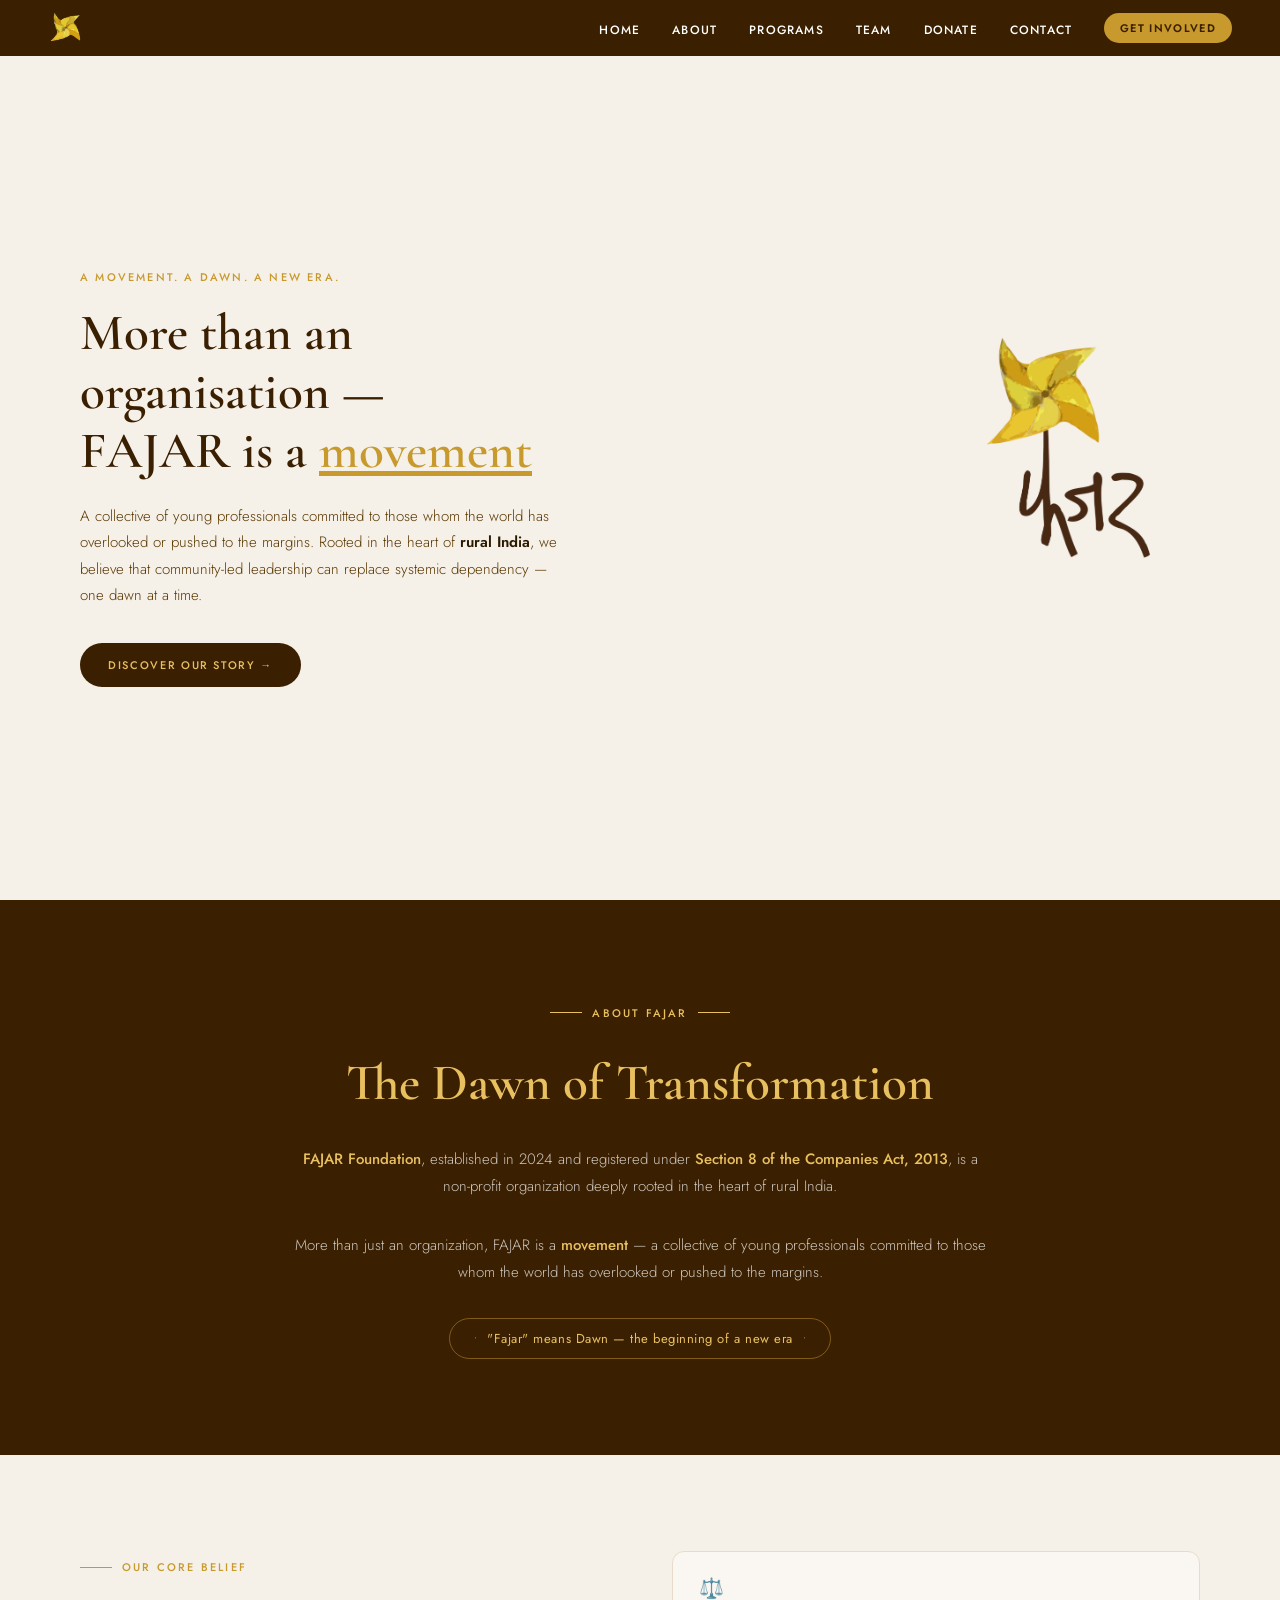
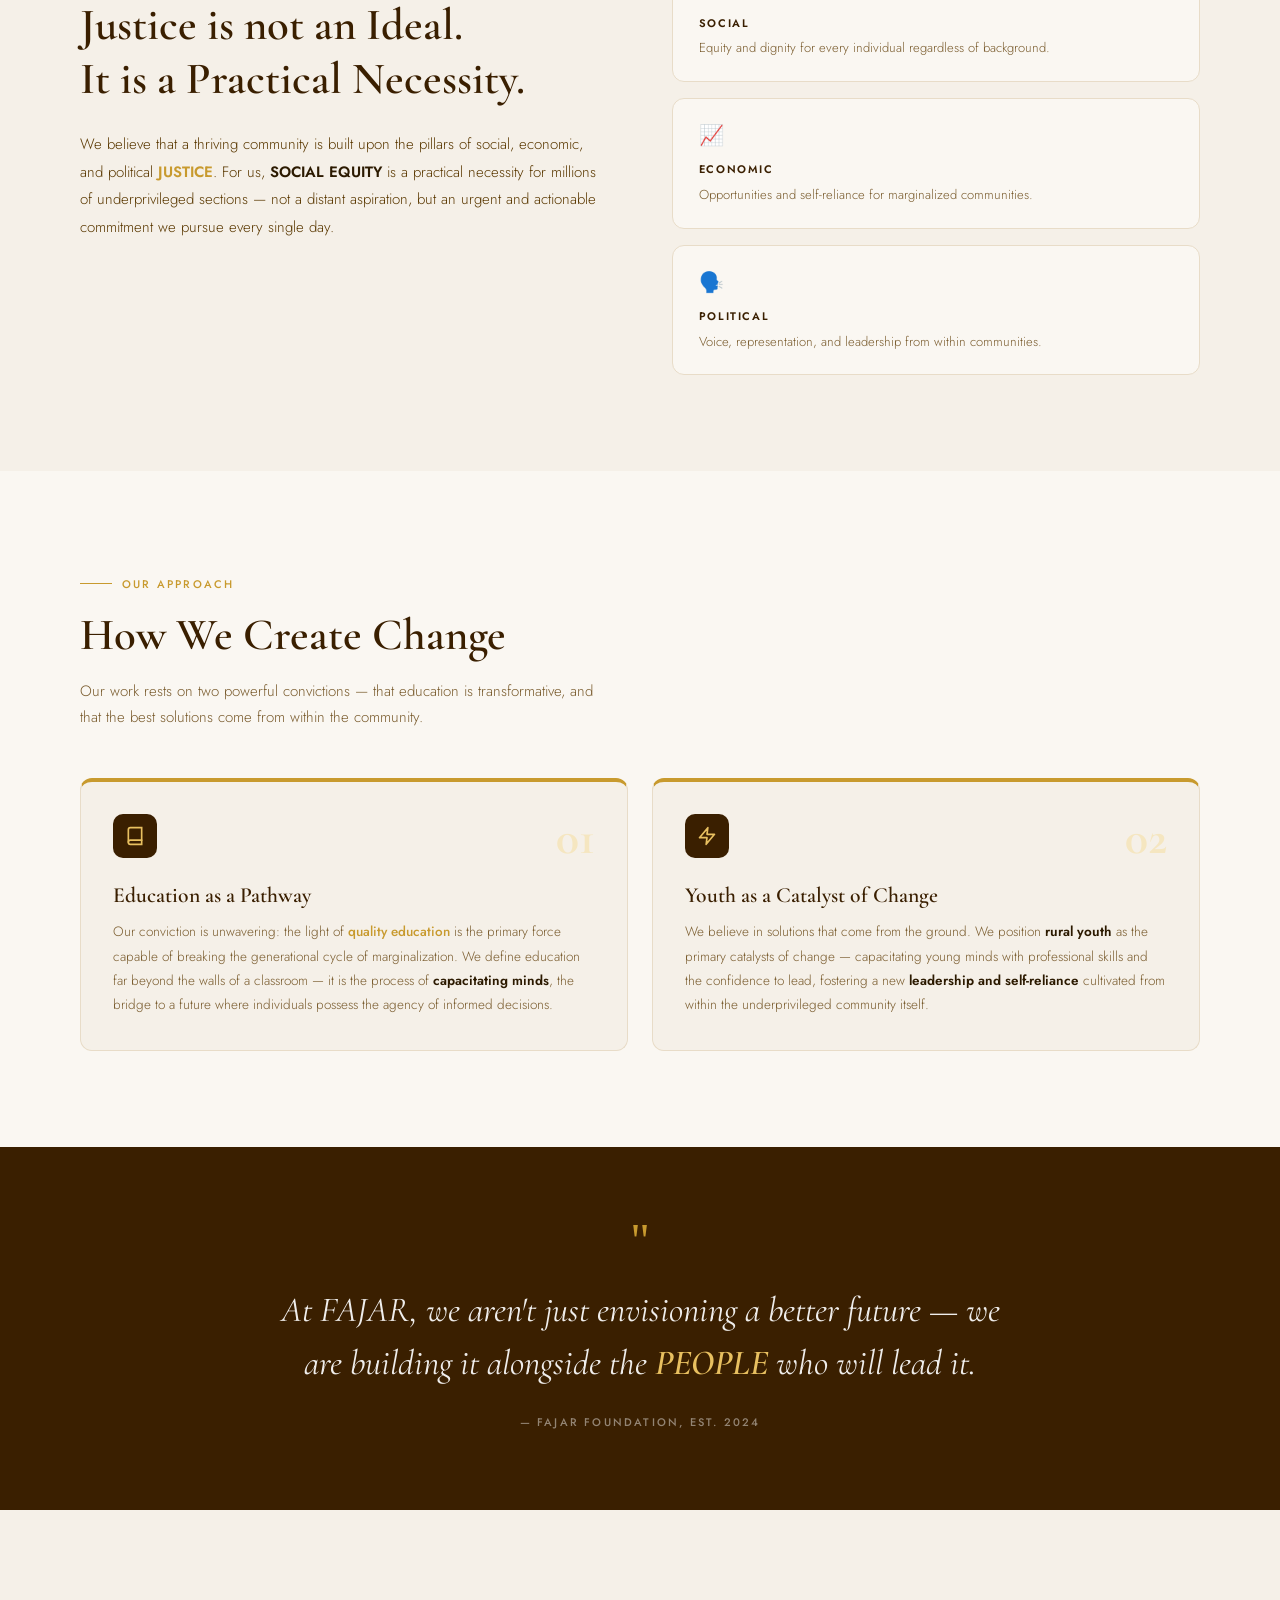
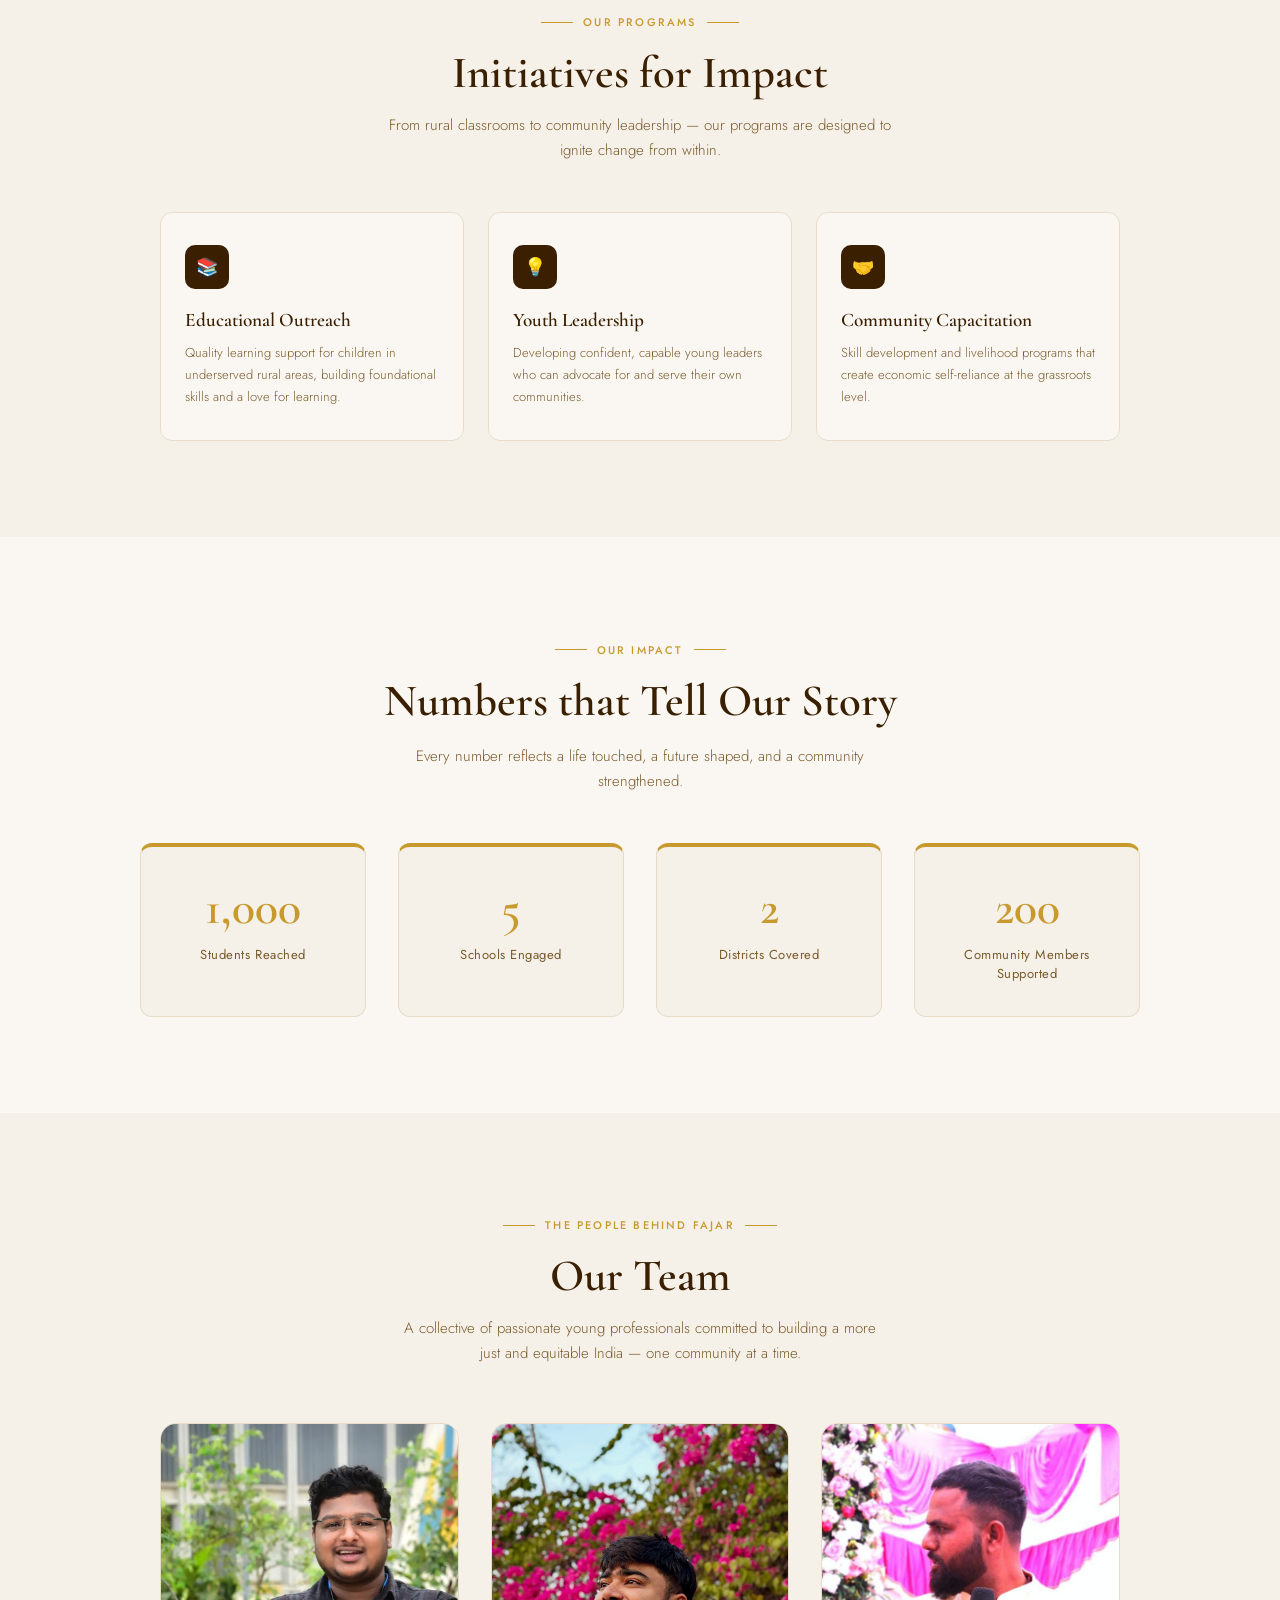
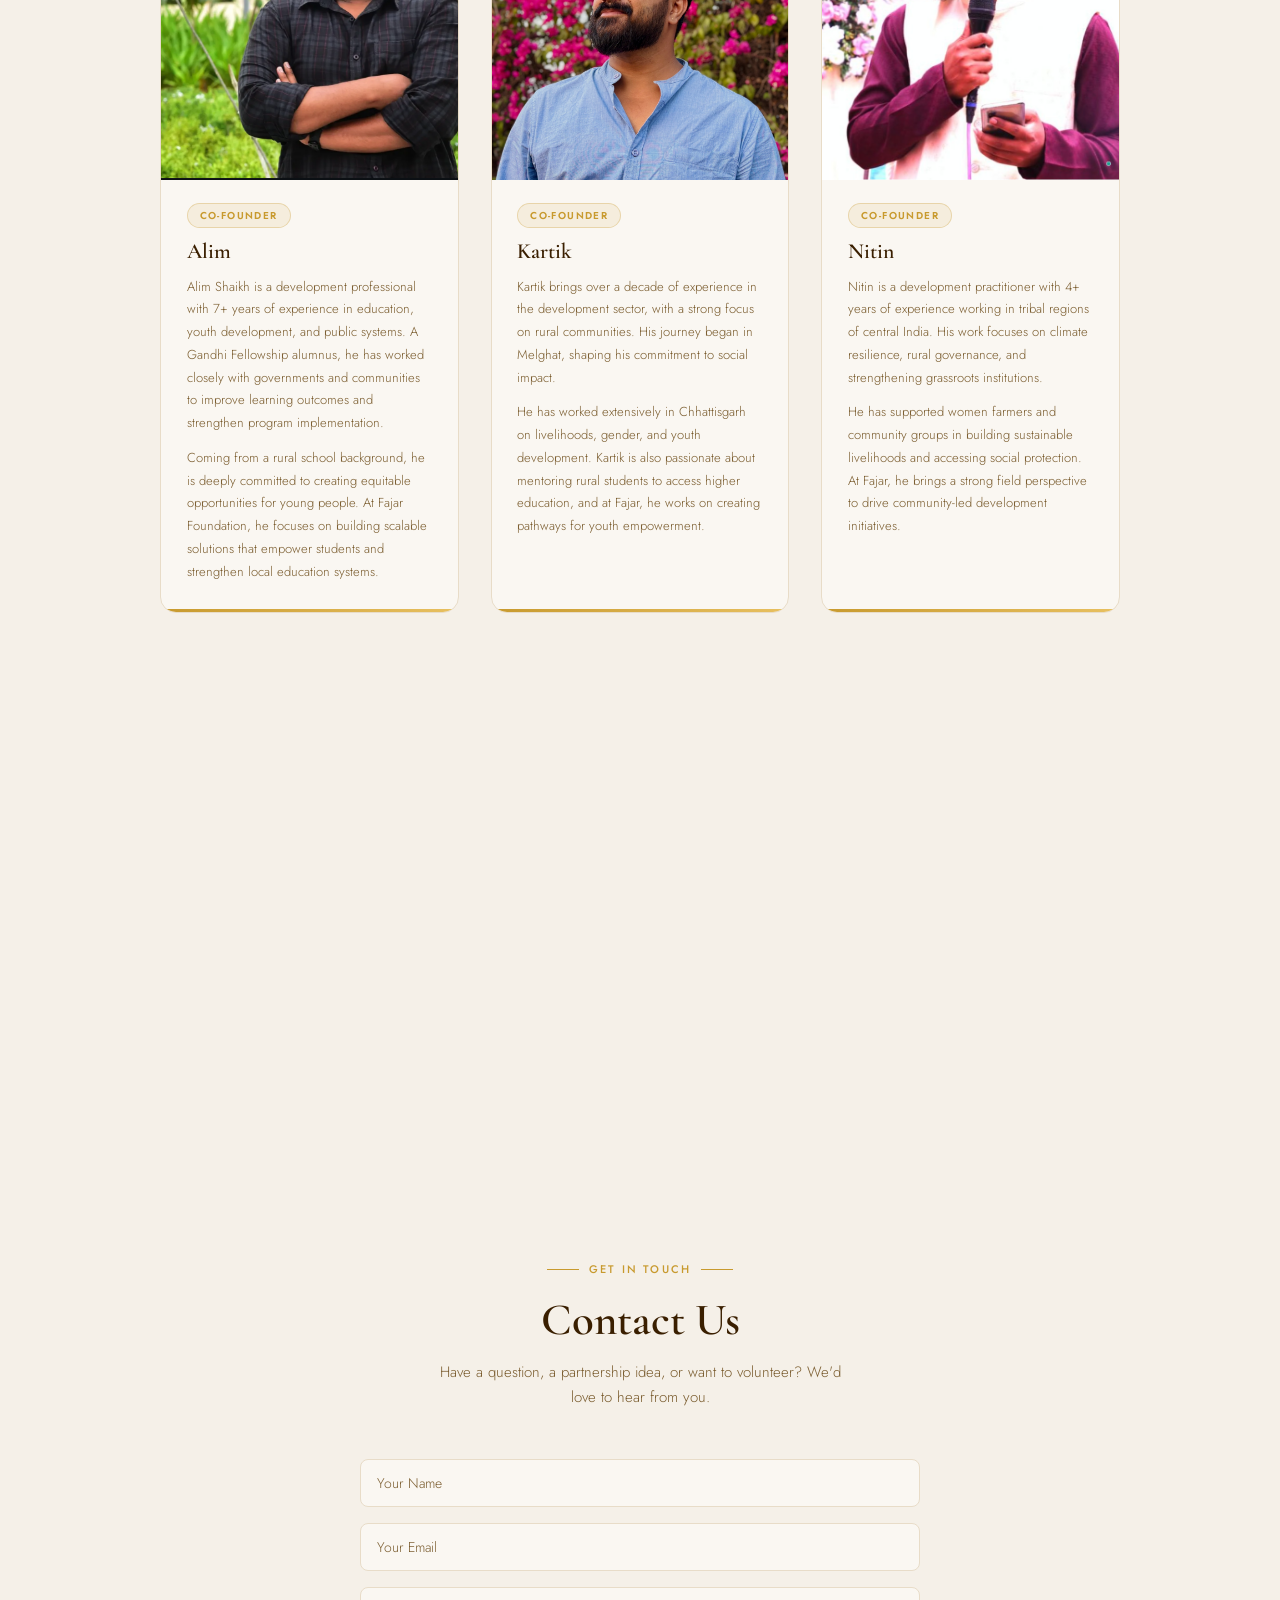
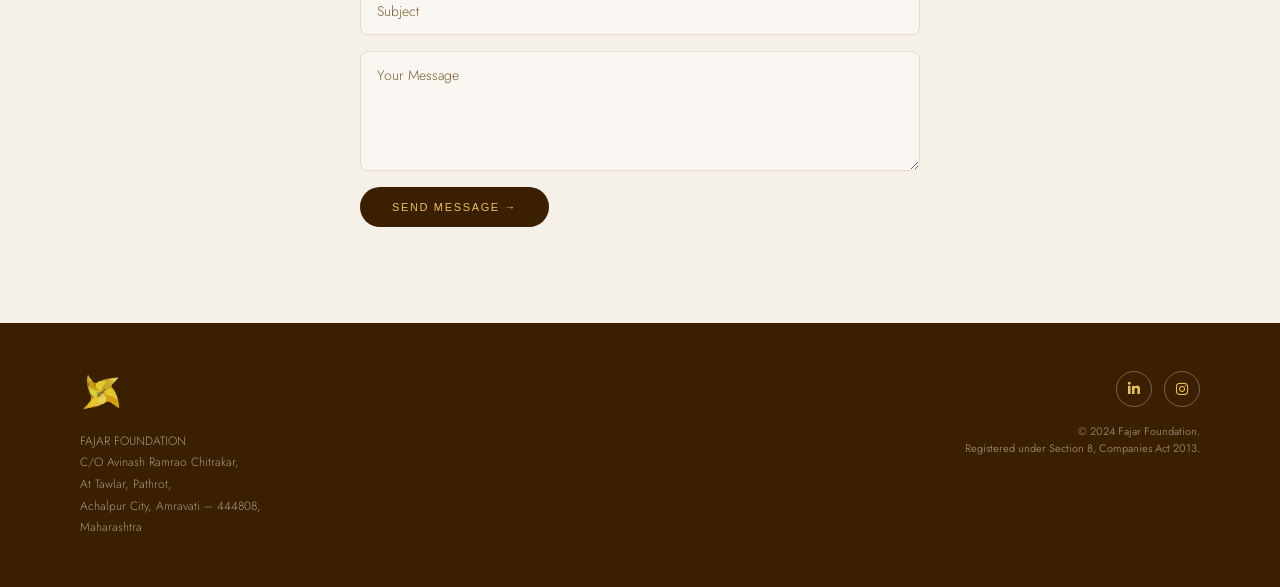
==== commit 29ae5112: "Update index.html" ====
--- a/index.html
+++ b/index.html
@@ -849,7 +849,7 @@
 
 <!-- LOADER — uses icon-only logo (ff_logo.png) for a clean spin -->
 <div id="loader">
-  <img src="ff_logo.png" alt="Loading Fajar Foundation…"/>
+  <img src="logo.png" alt="Loading Fajar Foundation…"/>
 </div>
 
 <!-- NAV -->
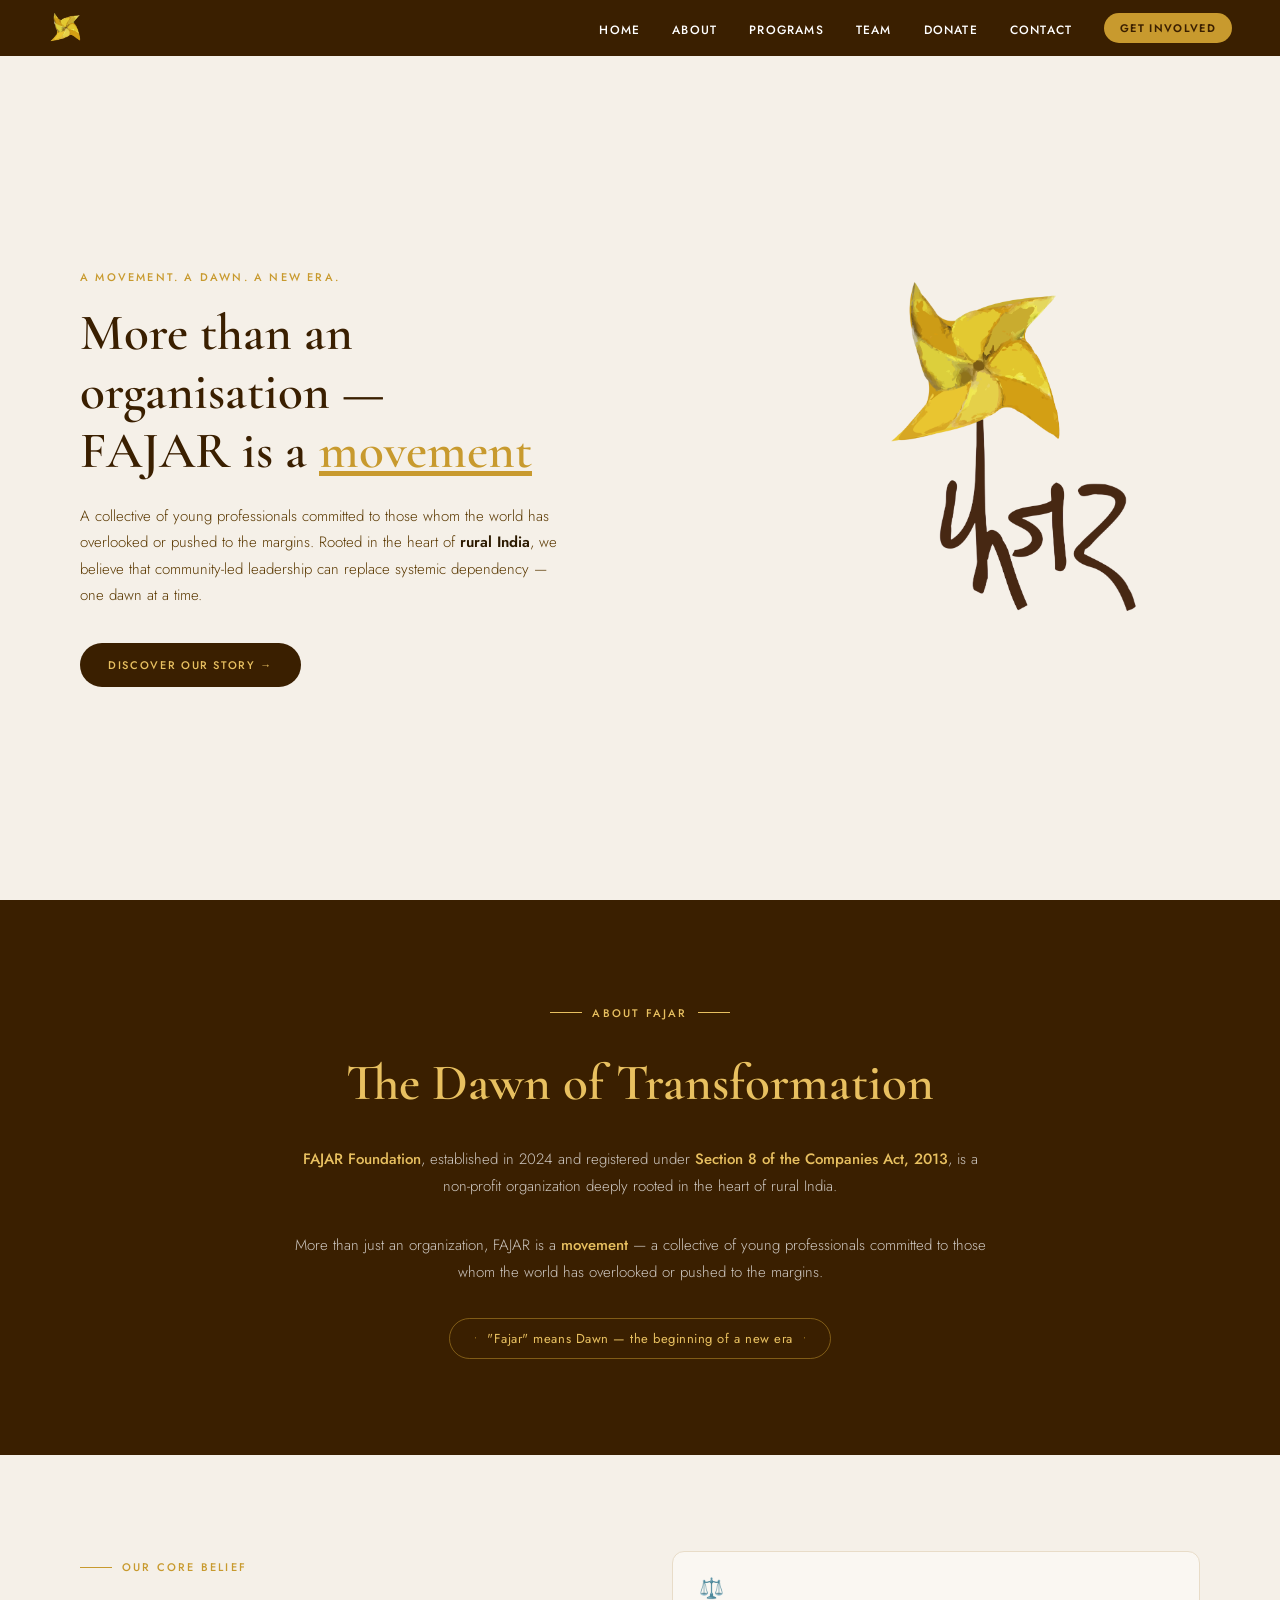
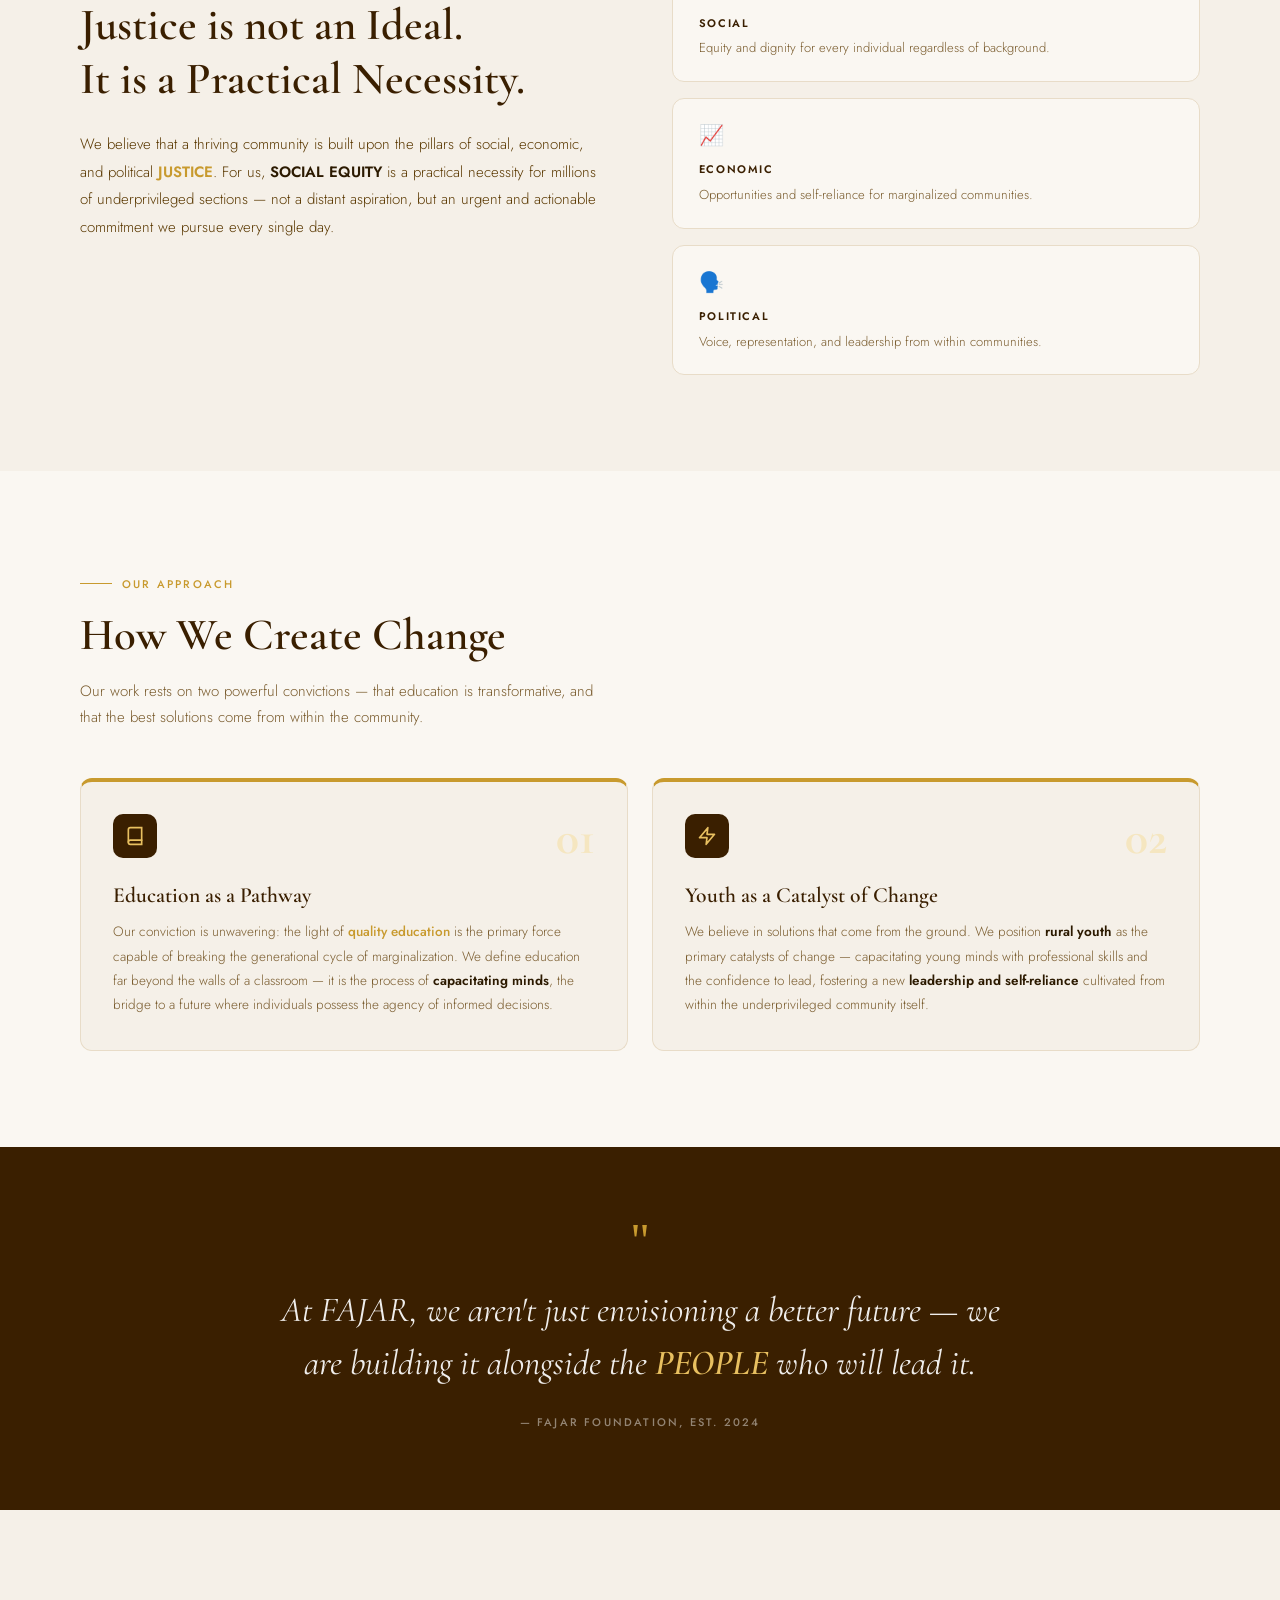
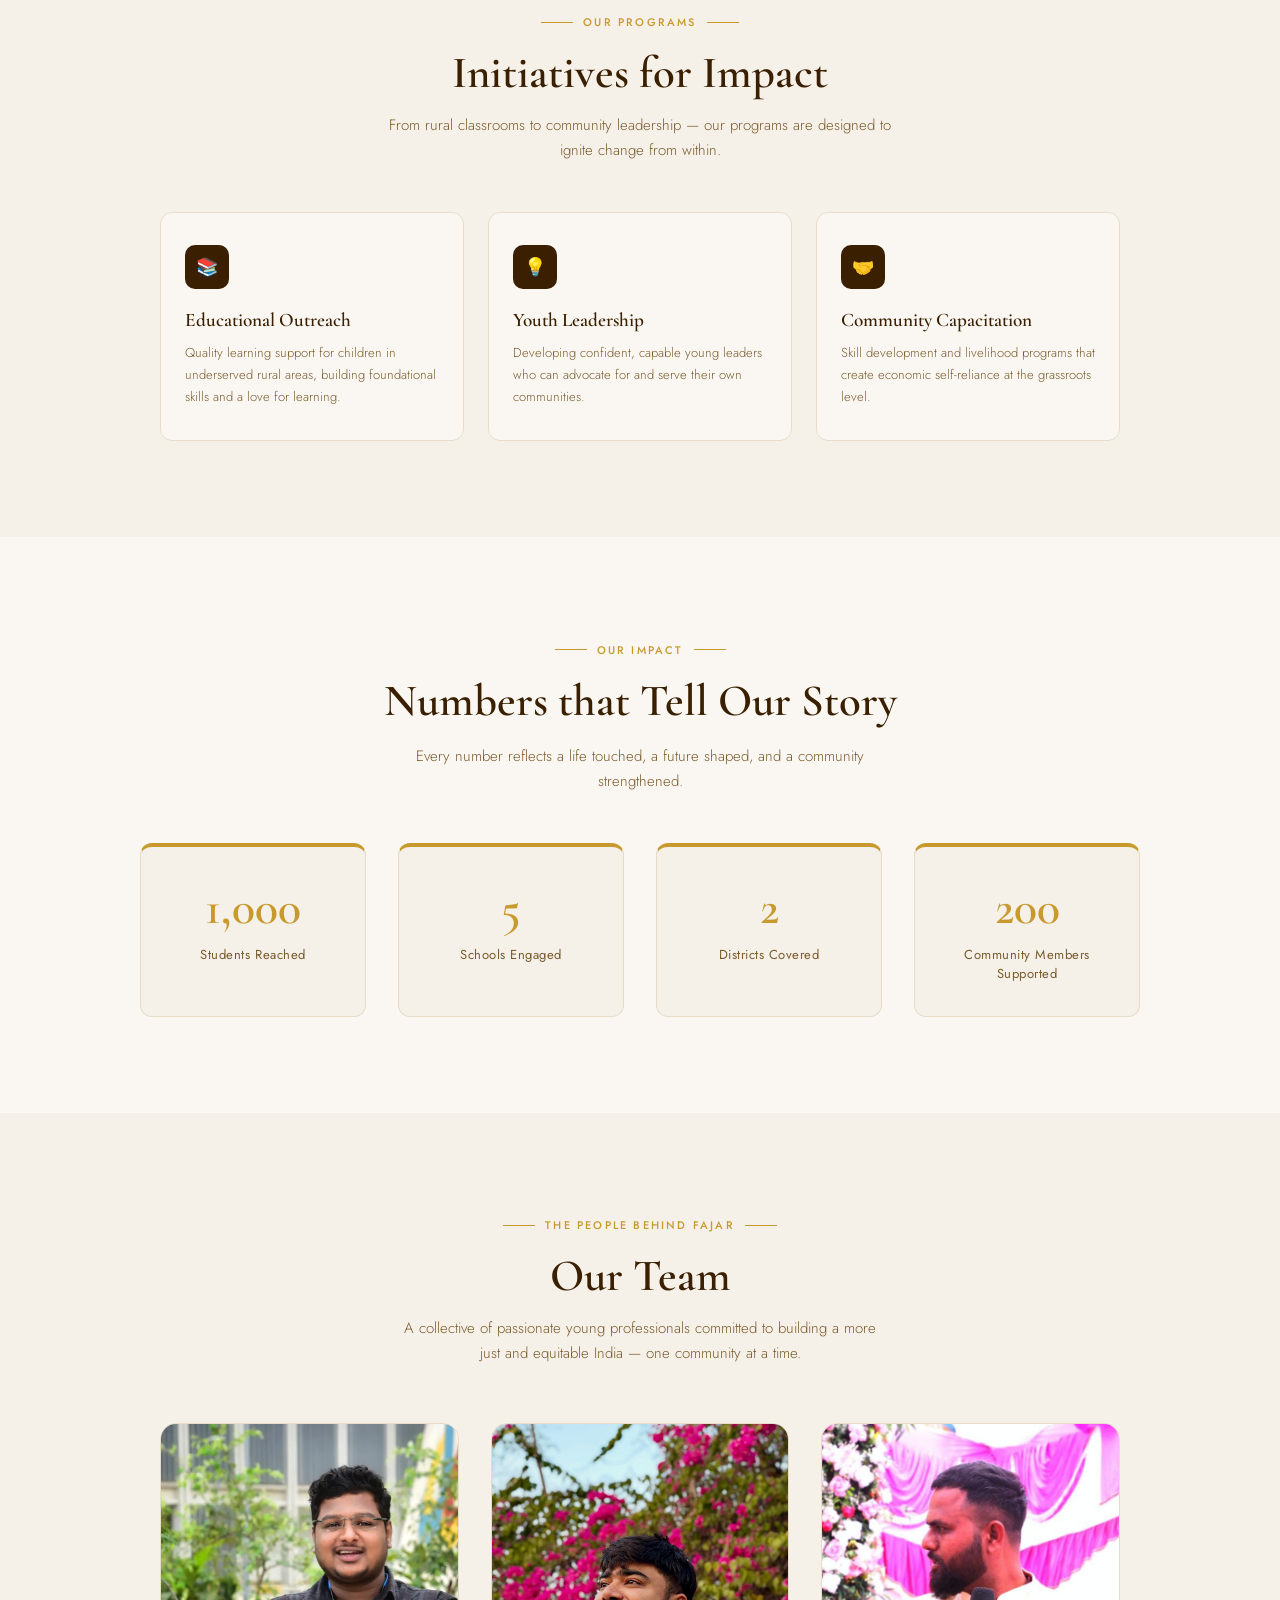
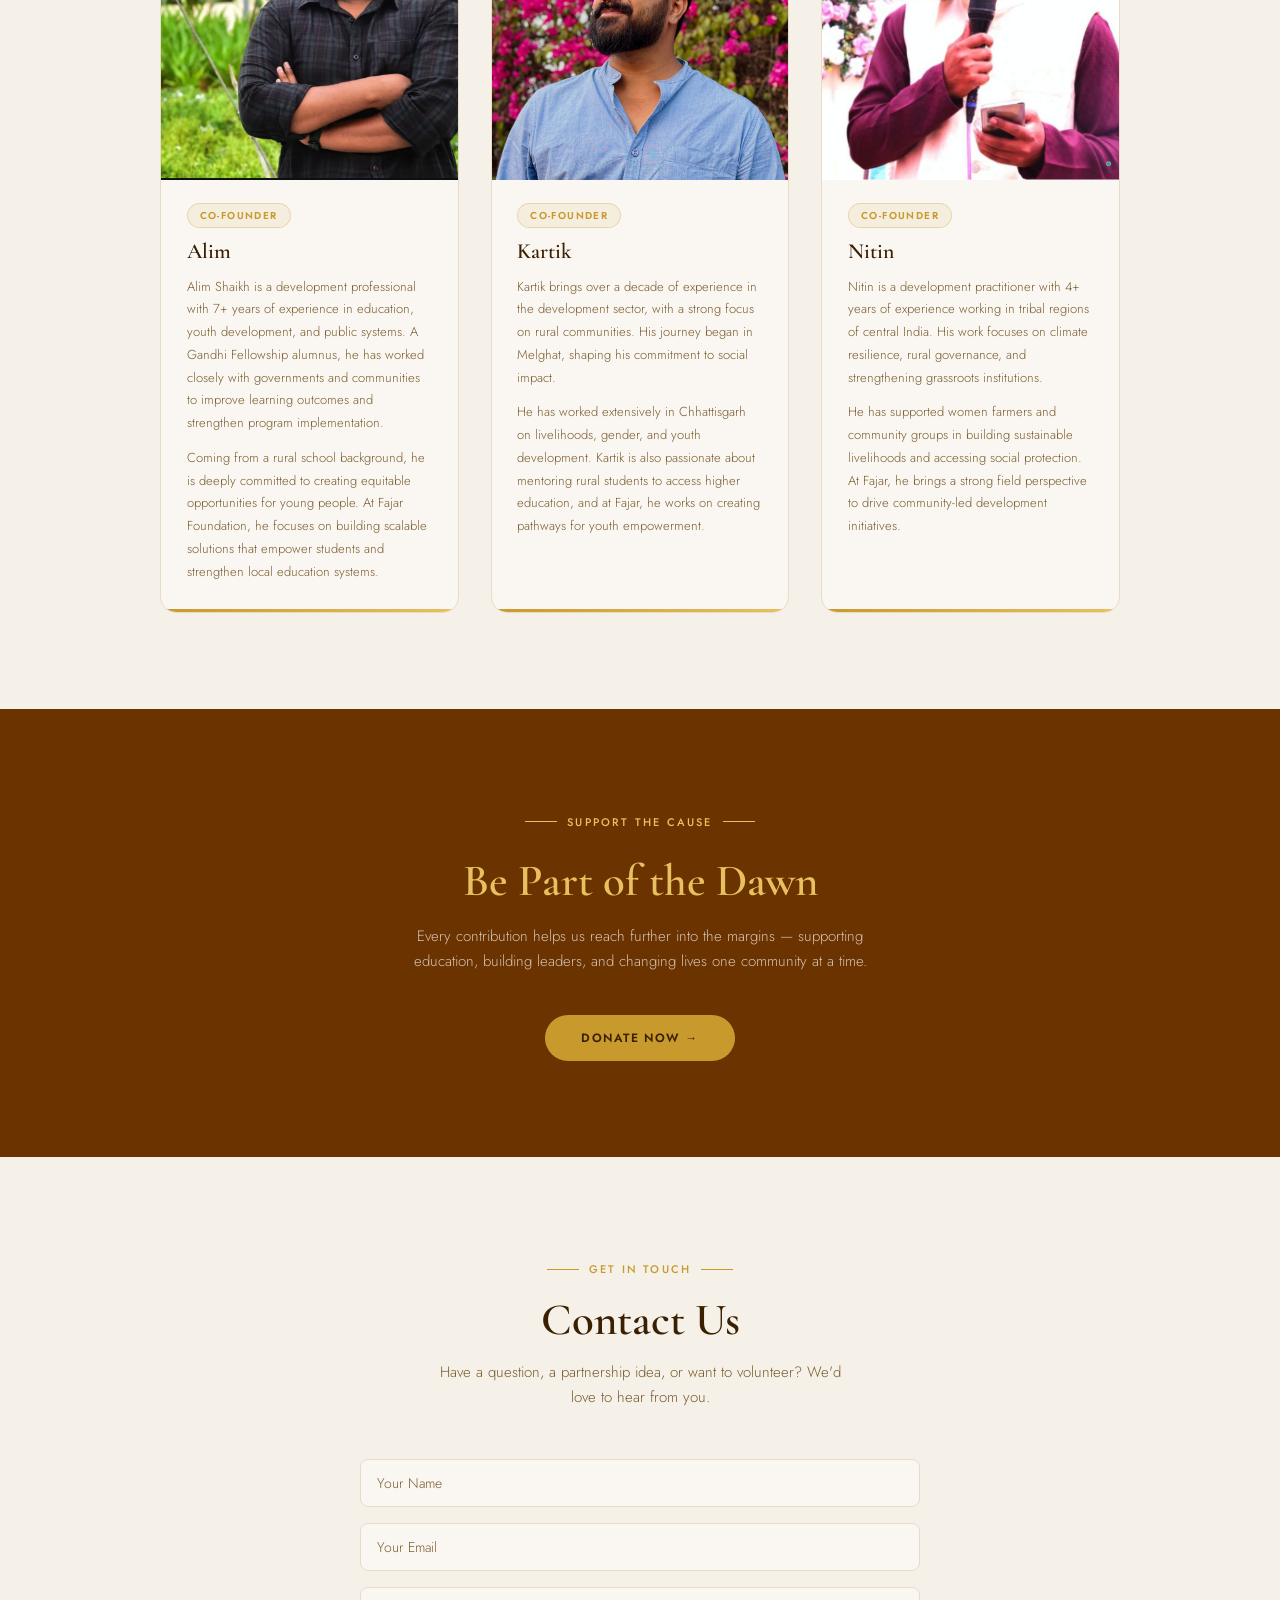
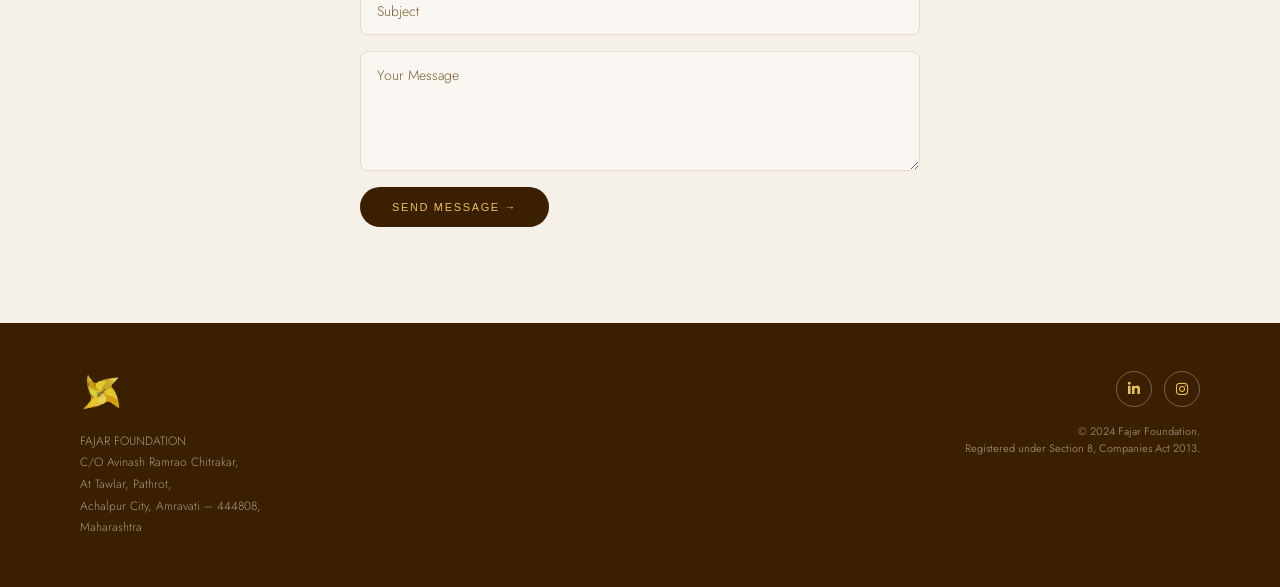
==== commit 0b663bb1: "Update index.html" ====
--- a/index.html
+++ b/index.html
@@ -182,7 +182,7 @@
   }
 
   .hero-deco img {
-    width: 200px;
+    width: 300px;
     opacity: 1;
     display: block;
   }
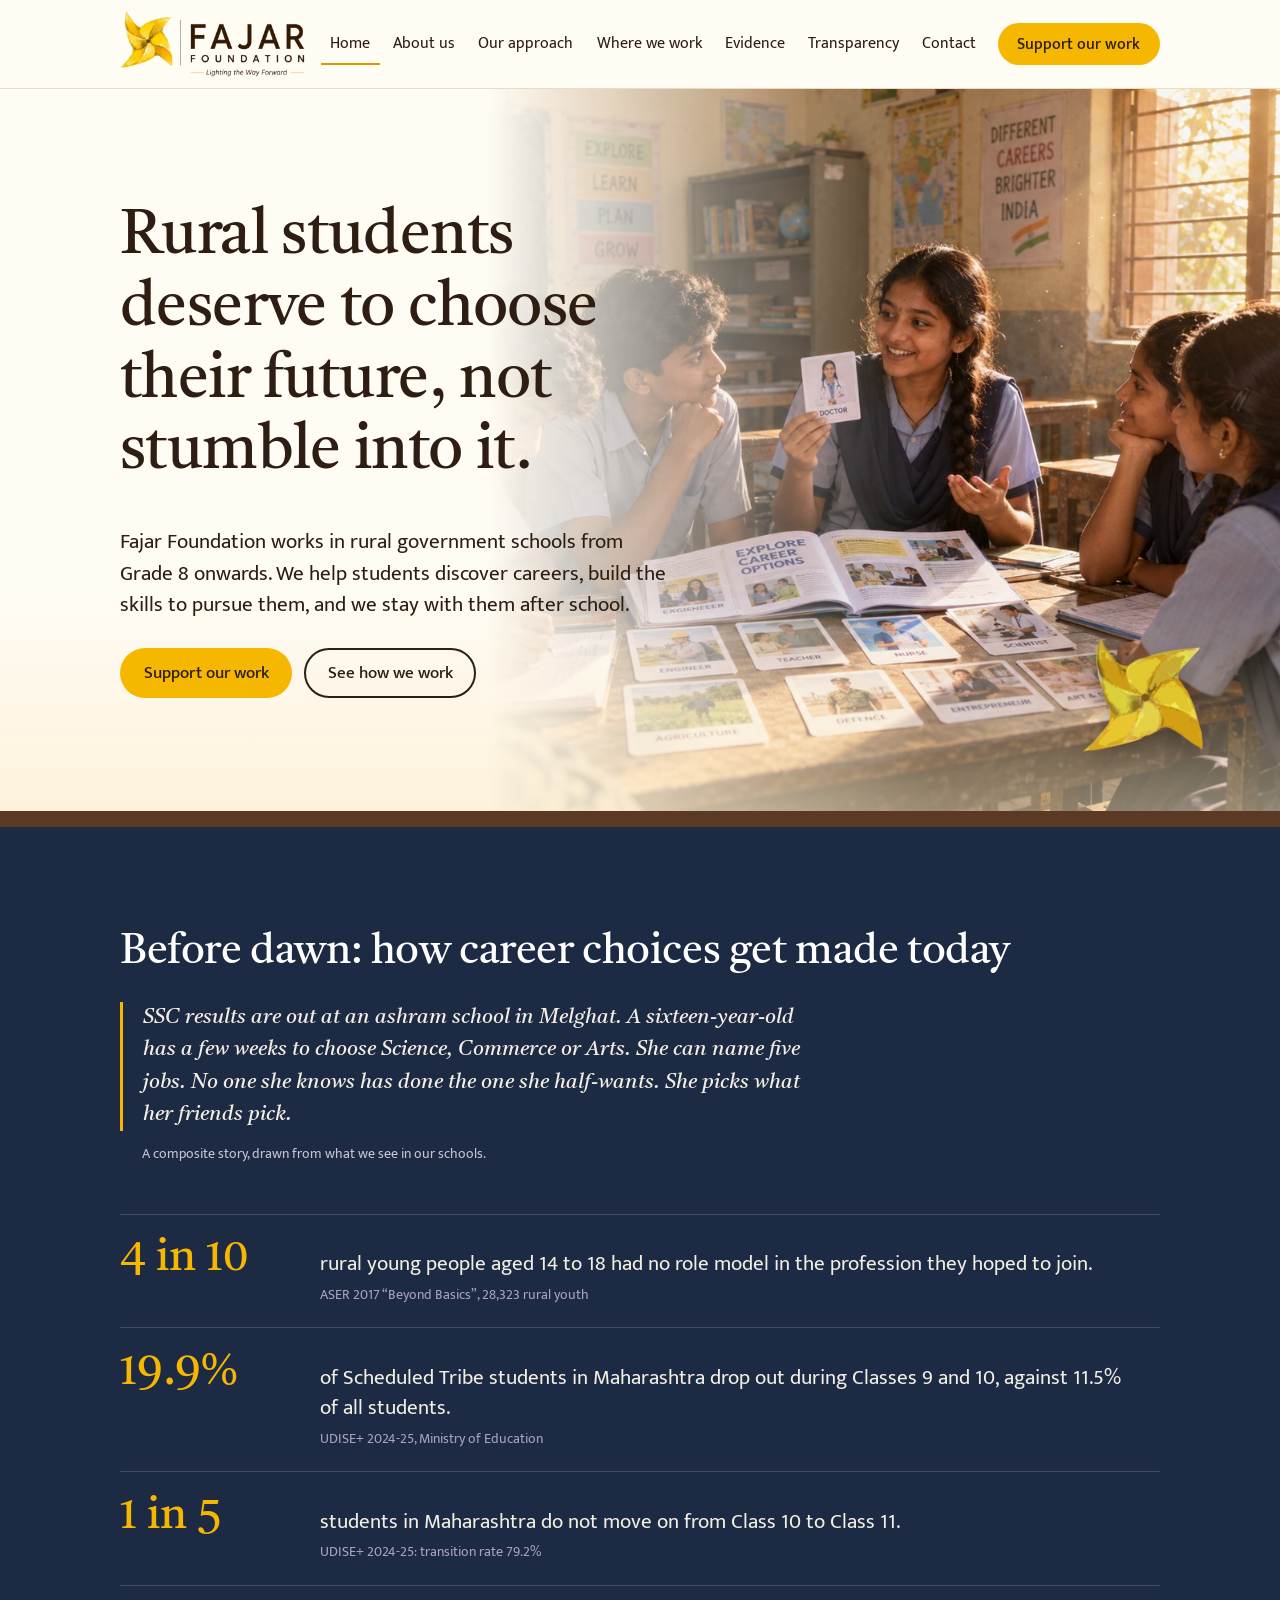
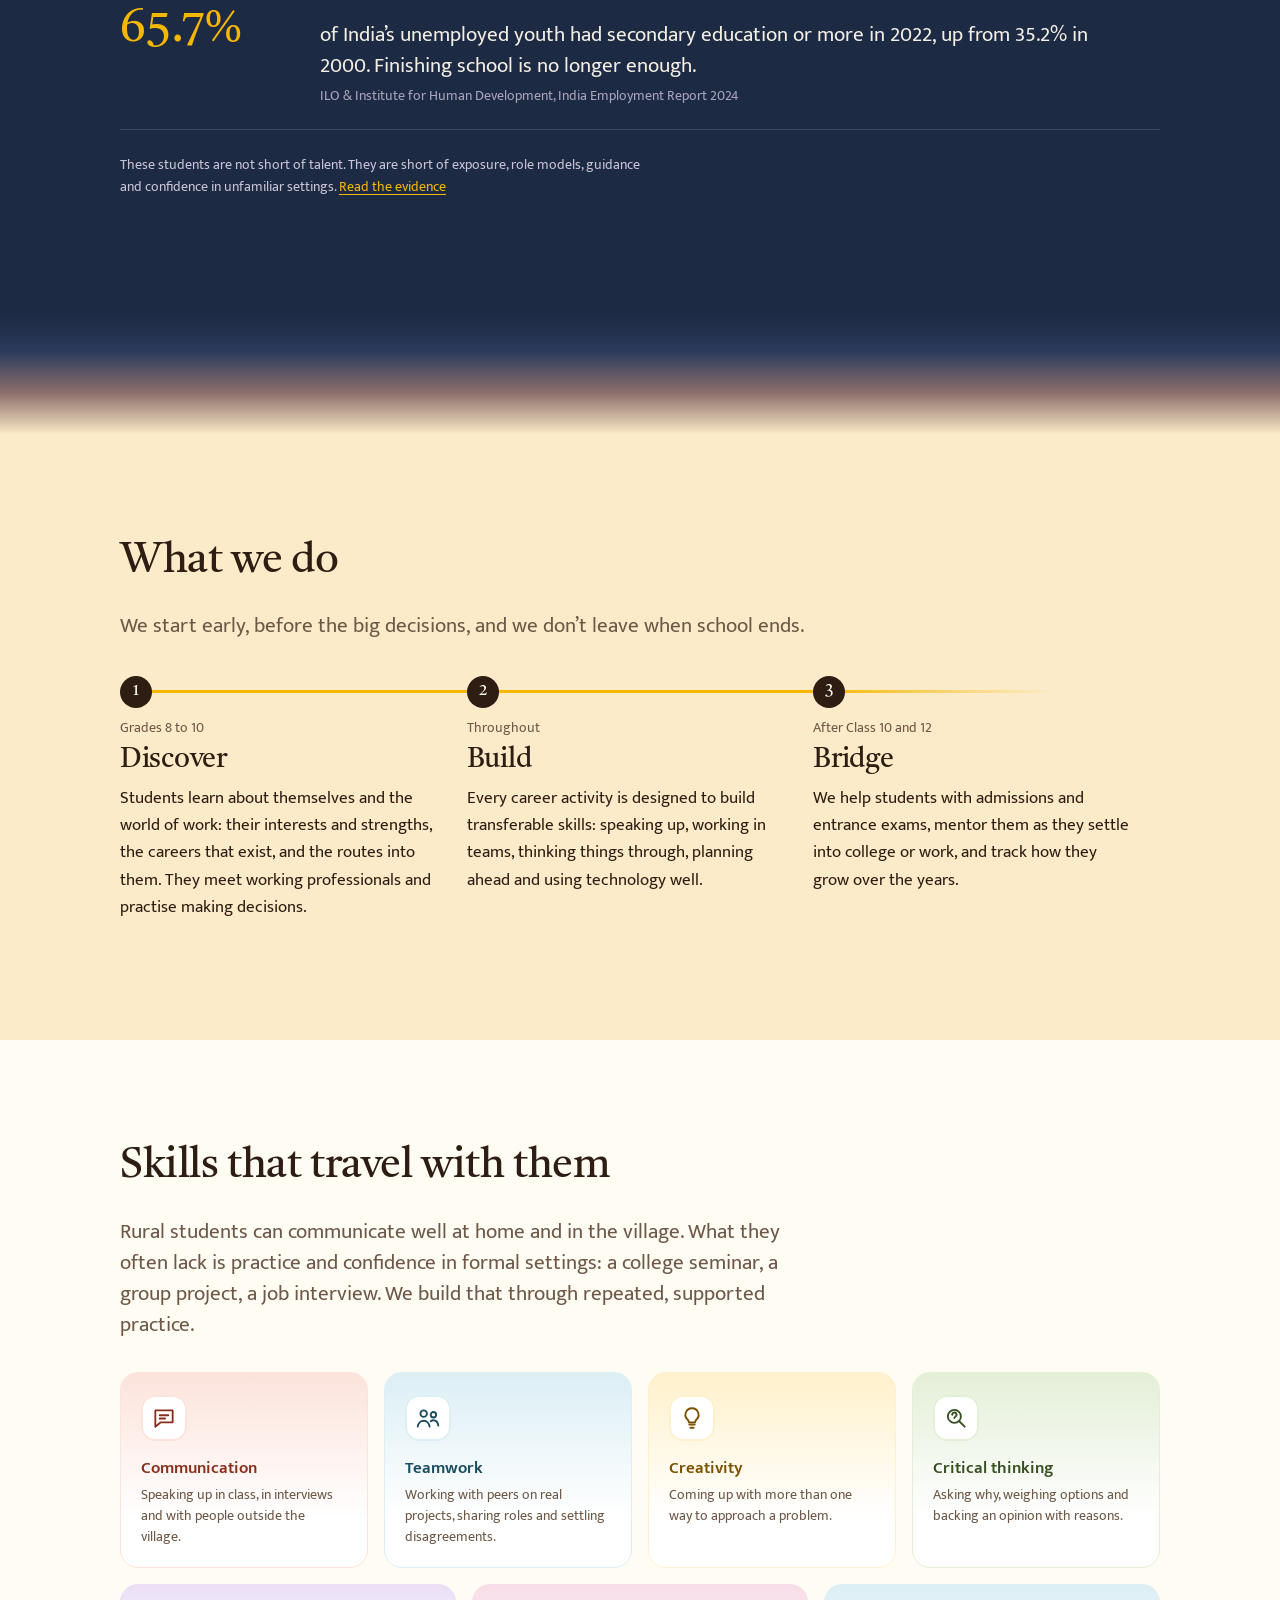
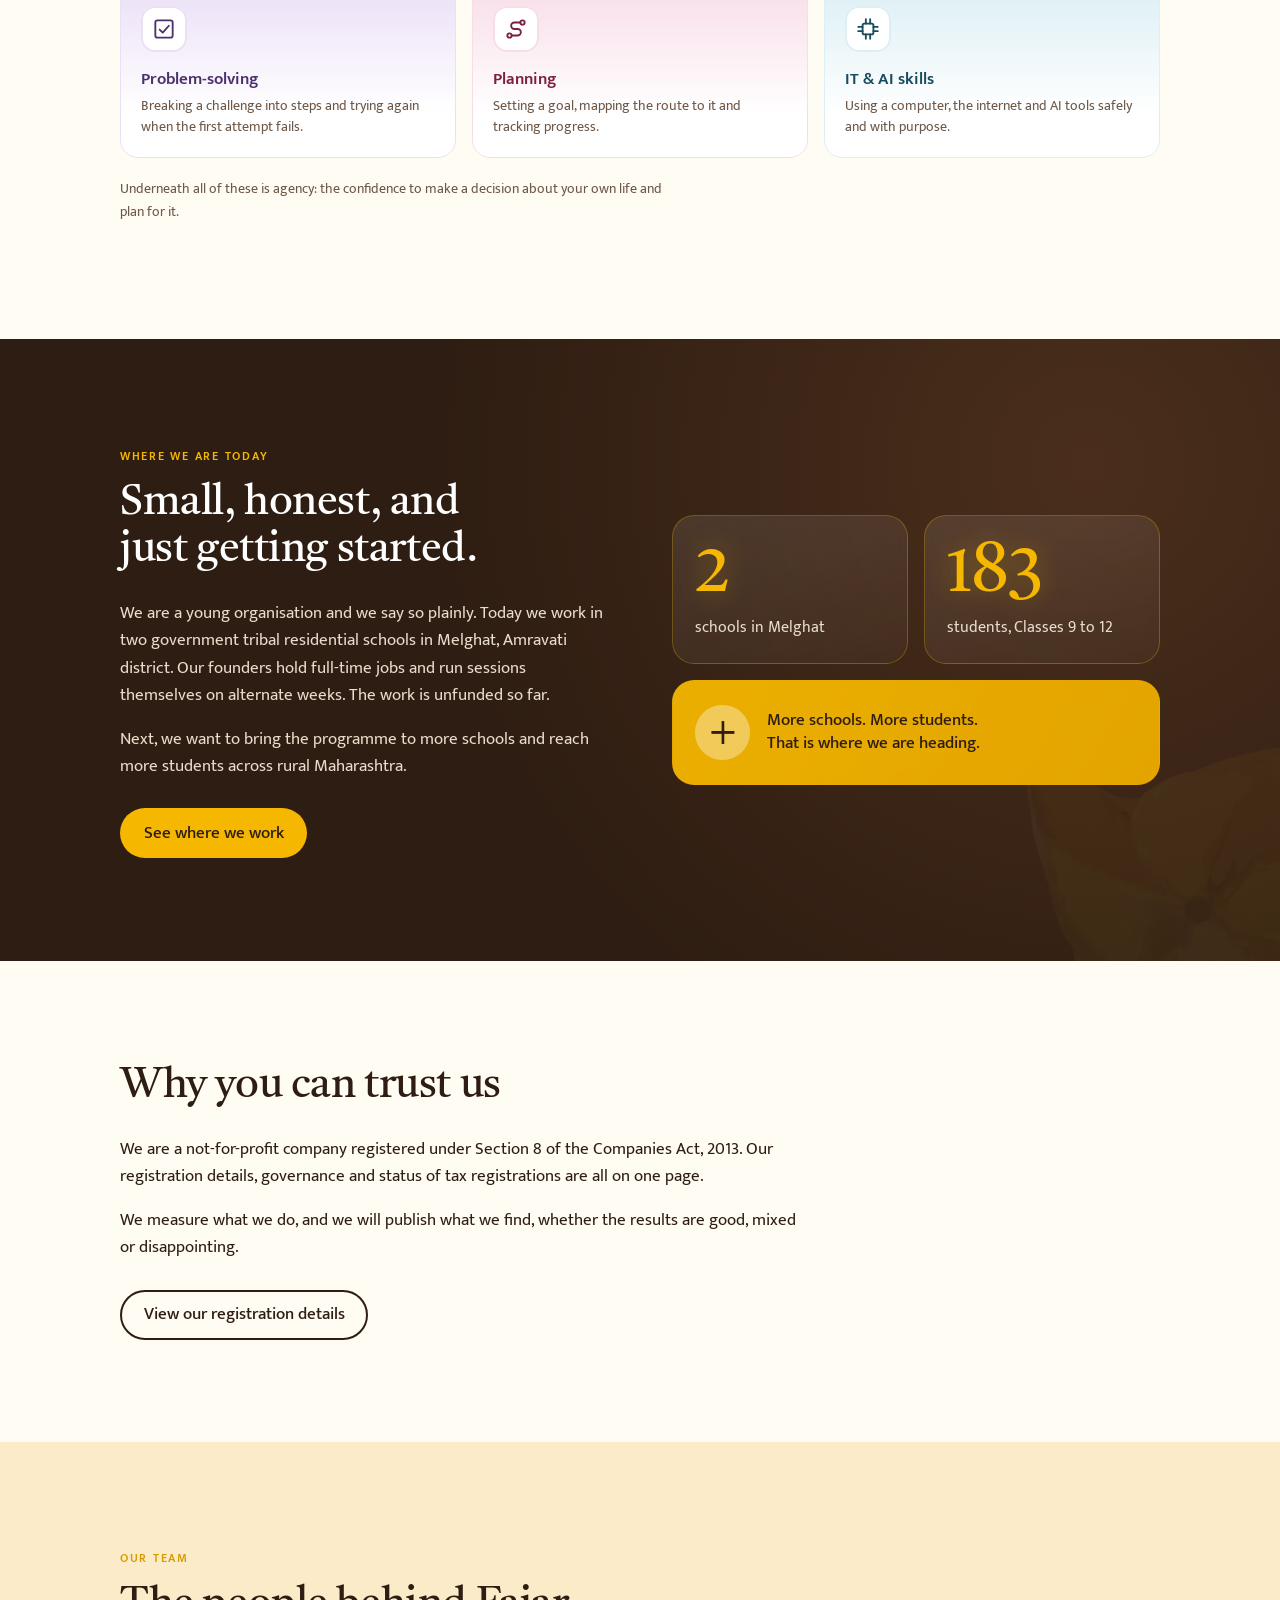
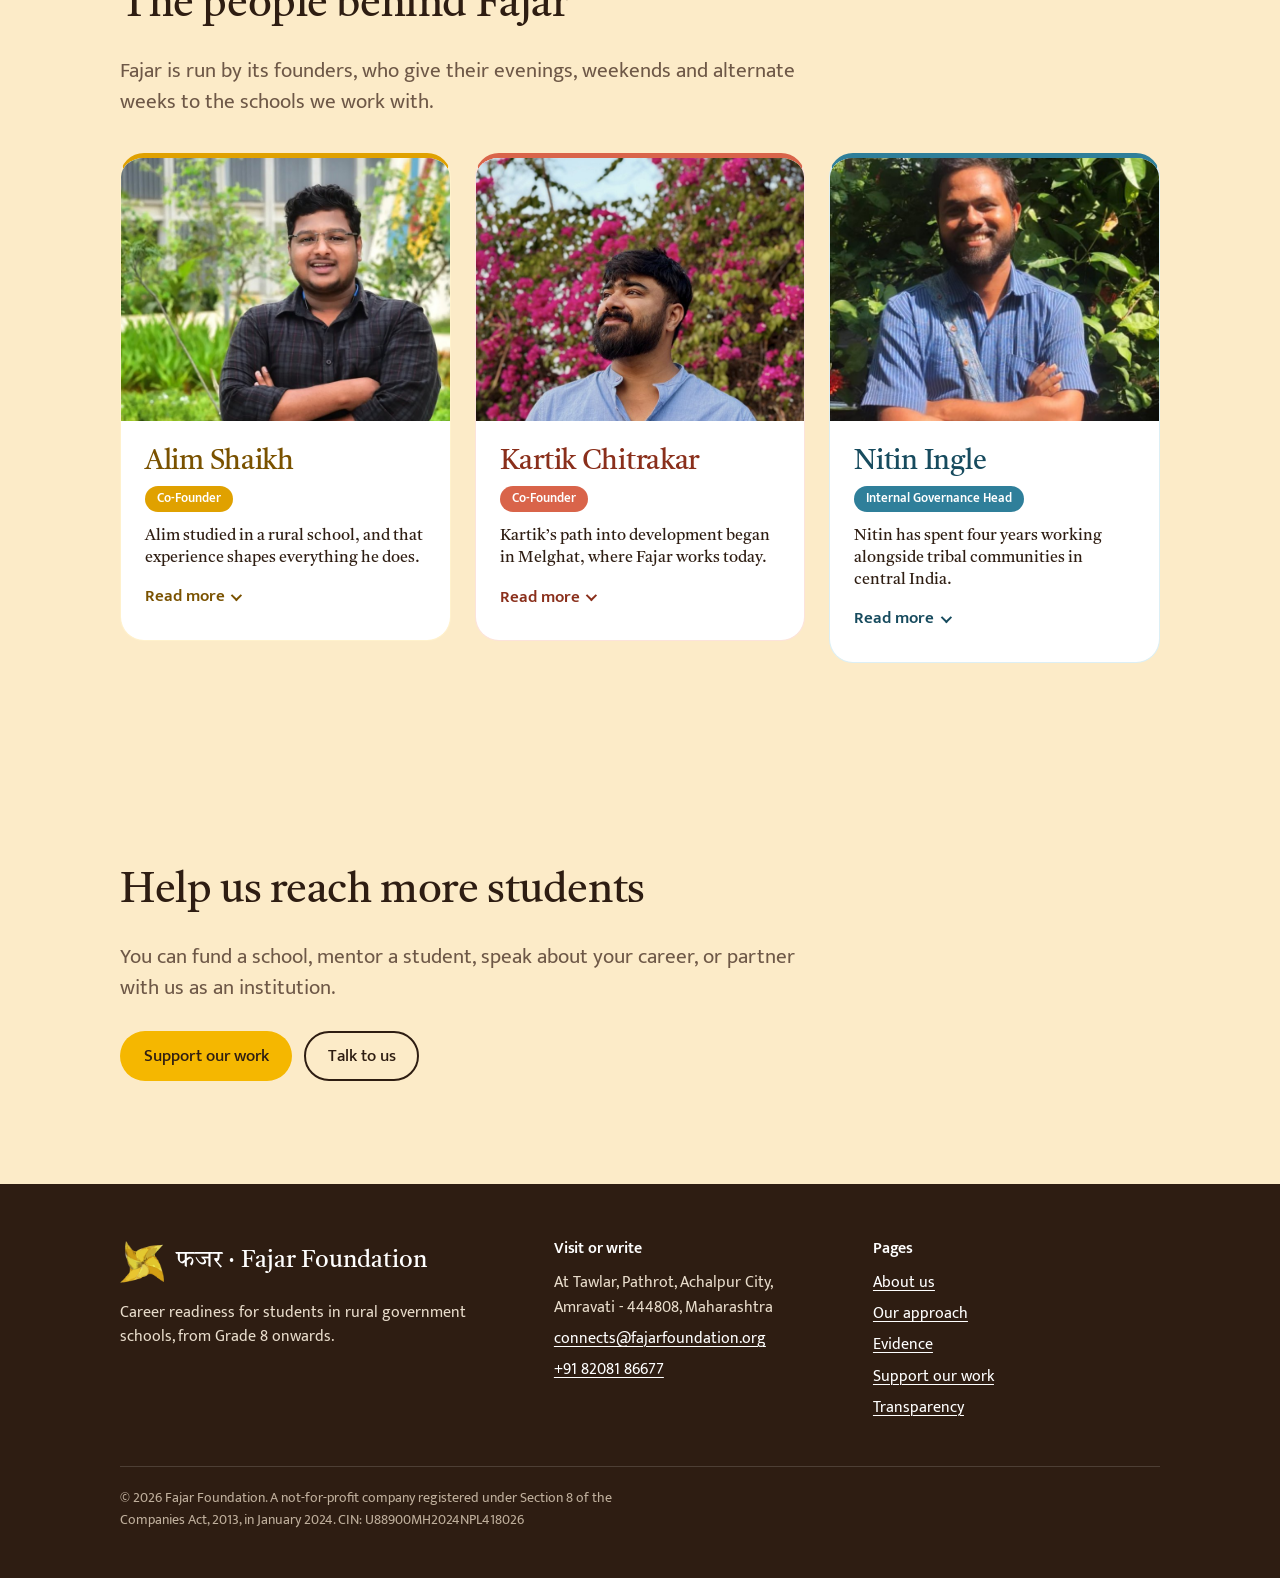
==== commit 7ffb8f17: "Replace single-page site with the multi-page Fajar Foundation website Adds Home, About, Our approach" ====
--- a/index.html
+++ b/index.html
@@ -1,1225 +1,210 @@
-<!DOCTYPE html>
+<!doctype html>
 <html lang="en">
 <head>
-<meta charset="UTF-8" />
-<meta name="viewport" content="width=device-width, initial-scale=1.0"/>
-<title>Fajar Foundation</title>
-<link rel="preconnect" href="https://fonts.googleapis.com"/>
-<link rel="preconnect" href="https://fonts.gstatic.com" crossorigin/>
-<link href="https://fonts.googleapis.com/css2?family=Cormorant+Garamond:ital,wght@0,400;0,500;0,600;0,700;1,400;1,600&family=Jost:wght@300;400;500;600&display=swap" rel="stylesheet"/>
-<link rel="stylesheet" href="https://cdnjs.cloudflare.com/ajax/libs/font-awesome/6.5.0/css/all.min.css"/>
-<style>
-  *, *::before, *::after { box-sizing: border-box; margin: 0; padding: 0; }
-
-  :root {
-    --brown-dark:  #3a1f00;
-    --brown-mid:   #5c2d00;
-    --brown-warm:  #6b3300;
-    --gold:        #c89a2e;
-    --gold-light:  #e8c060;
-    --gold-pale:   #f5e6c0;
-    --cream:       #f5f0e8;
-    --cream-light: #faf7f2;
-    --text-dark:   #2c1a00;
-    --text-mid:    #5a3800;
-    --text-muted:  #7a5c2e;
-    --border-card: #e8dcc8;
-    --font-serif:  'Cormorant Garamond', Georgia, serif;
-    --font-sans:   'Jost', sans-serif;
-  }
-
-  html { scroll-behavior: smooth; }
-
-  body {
-    font-family: var(--font-sans);
-    background: var(--cream);
-    color: var(--text-dark);
-    overflow-x: hidden;
-  }
-
-  /* ── LOADER ───────────────────────────────────────── */
-  #loader {
-    position: fixed; top: 0; left: 0;
-    width: 100%; height: 100%;
-    background: var(--cream-light);
-    display: flex; justify-content: center; align-items: center;
-    z-index: 9999;
-    transition: opacity 0.5s ease;
-  }
-
-  #loader img {
-    width: 72px;
-    animation: spinLoader 1.8s linear infinite;
-  }
-
-  @keyframes spinLoader {
-    from { transform: rotate(0deg); }
-    to   { transform: rotate(360deg); }
-  }
-
-  /* ── NAV ──────────────────────────────────────────── */
-  nav {
-    position: fixed; top: 0; left: 0; right: 0; z-index: 100;
-    background: var(--brown-dark);
-    display: flex; align-items: center; justify-content: space-between;
-    padding: 0 3rem;
-    height: 56px;
-  }
-
-  .nav-logo {
-    display: flex; align-items: center;
-    text-decoration: none;
-  }
-
-  .nav-logo img {
-    height: 36px;
-    width: auto;
-    object-fit: contain;
-    /* NO rotation animation */
-  }
-
-  .nav-links {
-    display: flex; align-items: center;
-    gap: 2rem; list-style: none;
-  }
-
-  .nav-links a {
-    font-family: var(--font-sans);
-    font-size: 12px; font-weight: 500;
-    letter-spacing: 0.1em;
-    color: #fff;
-    text-decoration: none;
-    transition: color 0.2s;
-  }
-
-  .nav-links a:hover { color: var(--gold-light); }
-
-  /* GET INVOLVED — special pill button in nav */
-  .nav-involved-btn {
-    font-family: var(--font-sans);
-    font-size: 11px; font-weight: 600;
-    letter-spacing: 0.12em; text-transform: uppercase;
-    color: var(--brown-dark);
-    background: var(--gold);
-    border: none; cursor: pointer;
-    padding: 7px 16px;
-    border-radius: 30px;
-    transition: background 0.2s;
-    white-space: nowrap;
-  }
-
-  .nav-involved-btn:hover { background: var(--gold-light); }
-
-  /* ── HERO ─────────────────────────────────────────── */
-  #home {
-    position: relative;
-    min-height: 100vh;
-    display: flex; align-items: center;
-    padding-top: 56px;
-    overflow: hidden;
-  }
-
-  .hero-bg {
-    position: absolute; inset: 0;
-    background:
-      linear-gradient(to right, rgba(245,240,232,0.97) 45%, rgba(245,240,232,0.5) 75%, rgba(245,240,232,0.1) 100%),
-      url('hero.jpg') center/cover no-repeat;
-  }
-
-  .hero-content {
-    position: relative; z-index: 2;
-    padding: 0 5rem;
-    max-width: 640px;
-  }
-
-  .hero-tag {
-    font-size: 11px; font-weight: 500;
-    letter-spacing: 0.2em; text-transform: uppercase;
-    color: var(--gold);
-    margin-bottom: 1.2rem;
-  }
-
-  .hero-title {
-    font-family: var(--font-serif);
-    font-size: clamp(2.4rem, 4vw, 3.6rem);
-    font-weight: 600; line-height: 1.15;
-    color: var(--brown-dark);
-    margin-bottom: 1.4rem;
-  }
-
-  .hero-title .underline-gold {
-    color: var(--gold);
-    text-decoration: underline;
-    text-decoration-color: var(--gold);
-    text-underline-offset: 4px;
-  }
-
-  .hero-body {
-    font-size: 15px; font-weight: 300; line-height: 1.75;
-    color: var(--text-mid);
-    max-width: 480px; margin-bottom: 2.2rem;
-  }
-
-  .hero-body strong { font-weight: 600; color: var(--text-dark); }
-
-  .hero-cta {
-    display: inline-flex; align-items: center; gap: 10px;
-    background: var(--brown-dark); color: var(--gold-light);
-    font-size: 11px; font-weight: 500;
-    letter-spacing: 0.15em; text-transform: uppercase;
-    text-decoration: none;
-    padding: 14px 28px; border-radius: 40px;
-    transition: background 0.2s;
-  }
-
-  .hero-cta:hover { background: var(--brown-mid); color: #fff; }
-
-  /* hero deco — full opacity logo, right side */
-  .hero-deco {
-    position: absolute; right: 8%; top: 50%;
-    transform: translateY(-50%);
-    z-index: 2; pointer-events: none;
-  }
-
-  .hero-deco img {
-    width: 300px;
-    opacity: 1;
-    display: block;
-  }
-
-  /* ── ABOUT ────────────────────────────────────────── */
-  #about {
-    background: var(--brown-dark);
-    padding: 6rem 5rem; text-align: center;
-  }
-
-  .section-eyebrow {
-    display: inline-flex; align-items: center; gap: 10px;
-    font-size: 11px; font-weight: 500;
-    letter-spacing: 0.2em; text-transform: uppercase;
-    color: var(--gold-light); margin-bottom: 2rem;
-  }
-
-  .section-eyebrow::before,
-  .section-eyebrow::after {
-    content: ''; display: block; width: 32px; height: 1px;
-    background: currentColor;
-  }
-
-  .about-title {
-    font-family: var(--font-serif);
-    font-size: clamp(2.2rem, 4vw, 3.4rem);
-    font-weight: 600; color: var(--gold-light);
-    margin-bottom: 2rem; line-height: 1.2;
-  }
-
-  .about-body {
-    font-size: 15px; font-weight: 300; line-height: 1.8;
-    color: rgba(255,255,255,0.75);
-    max-width: 700px; margin: 0 auto 2rem;
-  }
-
-  .about-body .highlight { color: var(--gold-light); font-weight: 500; }
-
-  .about-badge {
-    display: inline-flex; align-items: center; gap: 10px;
-    border: 1px solid rgba(200,154,46,0.5); border-radius: 40px;
-    padding: 10px 24px; color: var(--gold-light);
-    font-size: 13px; font-weight: 400; letter-spacing: 0.04em;
-  }
-
-  .about-badge::before,
-  .about-badge::after { content: '•'; font-size: 10px; color: var(--gold); }
-
-  /* ── BELIEF ───────────────────────────────────────── */
-  #belief {
-    background: var(--cream); padding: 6rem 5rem;
-    display: grid; grid-template-columns: 1fr 1fr;
-    gap: 4rem; align-items: start;
-  }
-
-  .belief-eyebrow {
-    display: inline-flex; align-items: center; gap: 10px;
-    font-size: 11px; font-weight: 500;
-    letter-spacing: 0.2em; text-transform: uppercase;
-    color: var(--gold); margin-bottom: 1.5rem;
-  }
-
-  .belief-eyebrow::before {
-    content: ''; display: block; width: 32px; height: 1px;
-    background: var(--gold);
-  }
-
-  .belief-title {
-    font-family: var(--font-serif);
-    font-size: clamp(2rem, 3.5vw, 3rem);
-    font-weight: 600; color: var(--brown-dark);
-    line-height: 1.2; margin-bottom: 1.5rem;
-  }
-
-  .belief-body {
-    font-size: 15px; font-weight: 300;
-    line-height: 1.85; color: var(--text-mid);
-  }
-
-  .belief-body .highlight { color: var(--gold); font-weight: 600; }
-  .belief-body strong { font-weight: 600; color: var(--text-dark); }
-
-  .belief-cards { display: flex; flex-direction: column; gap: 1rem; }
-
-  .belief-card {
-    background: var(--cream-light);
-    border: 1px solid var(--border-card); border-radius: 12px;
-    padding: 1.4rem 1.6rem;
-  }
-
-  .belief-card-icon { font-size: 20px; margin-bottom: 0.7rem; display: block; }
-
-  .belief-card-title {
-    font-size: 11px; font-weight: 600;
-    letter-spacing: 0.15em; text-transform: uppercase;
-    color: var(--brown-dark); margin-bottom: 0.4rem;
-  }
-
-  .belief-card-body { font-size: 13px; font-weight: 300; line-height: 1.65; color: var(--text-muted); }
-
-  /* ── APPROACH ─────────────────────────────────────── */
-  #approach { background: var(--cream-light); padding: 6rem 5rem; }
-
-  .approach-eyebrow {
-    display: inline-flex; align-items: center; gap: 10px;
-    font-size: 11px; font-weight: 500;
-    letter-spacing: 0.2em; text-transform: uppercase;
-    color: var(--gold); margin-bottom: 1rem;
-  }
-
-  .approach-eyebrow::before {
-    content: ''; display: block; width: 32px; height: 1px;
-    background: var(--gold);
-  }
-
-  .approach-header { margin-bottom: 3rem; }
-
-  .approach-title {
-    font-family: var(--font-serif);
-    font-size: clamp(2rem, 3.5vw, 2.8rem);
-    font-weight: 600; color: var(--brown-dark); margin-bottom: 1rem;
-  }
-
-  .approach-sub { font-size: 15px; font-weight: 300; line-height: 1.75; color: var(--text-muted); max-width: 520px; }
-
-  .approach-grid { display: grid; grid-template-columns: 1fr 1fr; gap: 1.5rem; }
-
-  .approach-card {
-    background: var(--cream);
-    border: 1px solid var(--border-card);
-    border-top: 4px solid var(--gold);
-    border-radius: 12px; padding: 2rem;
-  }
-
-  .approach-card-top {
-    display: flex; justify-content: space-between; align-items: flex-start;
-    margin-bottom: 1.2rem;
-  }
-
-  .approach-card-icon {
-    width: 44px; height: 44px;
-    background: var(--brown-dark); border-radius: 10px;
-    display: flex; align-items: center; justify-content: center;
-  }
-
-  .approach-card-icon svg { width: 20px; height: 20px; }
-
-  .approach-card-num {
-    font-family: var(--font-serif);
-    font-size: 3rem; font-weight: 700;
-    color: var(--gold-pale); line-height: 1;
-  }
-
-  .approach-card-title {
-    font-family: var(--font-serif);
-    font-size: 1.35rem; font-weight: 600;
-    color: var(--brown-dark); margin-bottom: 0.8rem;
-  }
-
-  .approach-card-body { font-size: 13.5px; font-weight: 300; line-height: 1.8; color: var(--text-muted); }
-  .approach-card-body .hl { color: var(--gold); font-weight: 500; }
-  .approach-card-body strong { font-weight: 600; color: var(--text-dark); }
-
-  /* ── QUOTE ────────────────────────────────────────── */
-  #quote { background: var(--brown-dark); padding: 5rem; text-align: center; }
-
-  .quote-mark {
-    font-family: Georgia, serif;
-    font-size: 3rem; color: var(--gold); line-height: 0.6;
-    display: block; margin-bottom: 1.8rem;
-  }
-
-  .quote-text {
-    font-family: var(--font-serif); font-style: italic;
-    font-size: clamp(1.5rem, 2.8vw, 2.2rem); font-weight: 400;
-    color: rgba(255,255,255,0.92);
-    max-width: 760px; margin: 0 auto 1.5rem; line-height: 1.5;
-  }
-
-  .quote-text .people { color: var(--gold-light); font-weight: 600; }
-
-  .quote-attr {
-    font-size: 11px; letter-spacing: 0.2em; font-weight: 500;
-    color: rgba(255,255,255,0.45); text-transform: uppercase;
-  }
-
-  /* ── PROGRAMS ─────────────────────────────────────── */
-  #programs { background: var(--cream); padding: 6rem 5rem; text-align: center; }
-
-  .programs-eyebrow {
-    display: inline-flex; align-items: center; gap: 10px;
-    font-size: 11px; font-weight: 500;
-    letter-spacing: 0.2em; text-transform: uppercase;
-    color: var(--gold); margin-bottom: 1rem;
-  }
-
-  .programs-eyebrow::before,
-  .programs-eyebrow::after {
-    content: ''; display: block; width: 32px; height: 1px;
-    background: var(--gold);
-  }
-
-  .programs-title {
-    font-family: var(--font-serif);
-    font-size: clamp(2rem, 3.5vw, 2.8rem);
-    font-weight: 600; color: var(--brown-dark); margin-bottom: 0.8rem;
-  }
-
-  .programs-sub {
-    font-size: 15px; color: var(--text-muted);
-    max-width: 520px; margin: 0 auto 3rem;
-    font-weight: 300; line-height: 1.7;
-  }
-
-  .programs-grid {
-    display: grid; grid-template-columns: repeat(3, 1fr);
-    gap: 1.5rem; max-width: 960px; margin: 0 auto;
-  }
-
-  .prog-card {
-    background: var(--cream-light);
-    border: 1px solid var(--border-card); border-radius: 12px;
-    padding: 2rem 1.5rem; text-align: left;
-  }
-
-  .prog-card-icon {
-    width: 44px; height: 44px; background: var(--brown-dark);
-    border-radius: 10px; display: flex; align-items: center;
-    justify-content: center; margin-bottom: 1.2rem; font-size: 18px;
-  }
-
-  .prog-card-title {
-    font-family: var(--font-serif);
-    font-size: 1.2rem; font-weight: 600;
-    color: var(--brown-dark); margin-bottom: 0.6rem;
-  }
-
-  .prog-card-body { font-size: 13px; font-weight: 300; line-height: 1.7; color: var(--text-muted); }
-
-  /* ── IMPACT ───────────────────────────────────────── */
-  #impact { background: var(--cream-light); padding: 6rem 5rem; text-align: center; }
-
-  .impact-eyebrow {
-    display: inline-flex; align-items: center; gap: 10px;
-    font-size: 11px; font-weight: 500;
-    letter-spacing: 0.2em; text-transform: uppercase;
-    color: var(--gold); margin-bottom: 1rem;
-  }
-
-  .impact-eyebrow::before,
-  .impact-eyebrow::after {
-    content: ''; display: block; width: 32px; height: 1px;
-    background: var(--gold);
-  }
-
-  .impact-title {
-    font-family: var(--font-serif);
-    font-size: clamp(2rem, 3.5vw, 2.8rem);
-    font-weight: 600; color: var(--brown-dark); margin-bottom: 1rem;
-  }
-
-  .impact-sub {
-    font-size: 15px; color: var(--text-muted);
-    max-width: 500px; margin: 0 auto 3rem;
-    font-weight: 300; line-height: 1.7;
-  }
-
-  .impact-grid {
-    display: grid; grid-template-columns: repeat(4, 1fr);
-    gap: 2rem; max-width: 1000px; margin: 0 auto;
-  }
-
-  .impact-card {
-    background: var(--cream);
-    border: 1px solid var(--border-card);
-    border-top: 4px solid var(--gold);
-    border-radius: 12px; padding: 2rem;
-    transition: transform 0.3s ease, box-shadow 0.3s ease;
-  }
-
-  .impact-card:hover {
-    transform: translateY(-5px);
-    box-shadow: 0 18px 40px rgba(58,31,0,0.12);
-  }
-
-  .impact-number {
-    font-family: var(--font-serif);
-    font-size: 3rem; font-weight: 600;
-    color: var(--gold); margin-bottom: 0.5rem;
-    display: block;
-  }
-
-  .impact-suffix {
-    font-family: var(--font-serif);
-    font-size: 1.8rem; font-weight: 600;
-    color: var(--gold);
-  }
-
-  .impact-label {
-    font-size: 13px; color: var(--text-muted);
-    letter-spacing: 0.04em; line-height: 1.5;
-  }
-
-  /* ── TEAM ─────────────────────────────────────────── */
-  #team { background: var(--cream); padding: 6rem 5rem; text-align: center; }
-
-  .team-eyebrow {
-    display: inline-flex; align-items: center; gap: 10px;
-    font-size: 11px; font-weight: 500;
-    letter-spacing: 0.2em; text-transform: uppercase;
-    color: var(--gold); margin-bottom: 1rem;
-  }
-
-  .team-eyebrow::before,
-  .team-eyebrow::after {
-    content: ''; display: block; width: 32px; height: 1px;
-    background: var(--gold);
-  }
-
-  .team-title {
-    font-family: var(--font-serif);
-    font-size: clamp(2rem, 3.5vw, 2.8rem);
-    font-weight: 600; color: var(--brown-dark); margin-bottom: 0.8rem;
-  }
-
-  .team-sub {
-    font-size: 15px; color: var(--text-muted);
-    max-width: 480px; margin: 0 auto 3.5rem;
-    font-weight: 300; line-height: 1.7;
-  }
-
-  .team-grid {
-    display: grid; grid-template-columns: repeat(3, 1fr);
-    gap: 2rem; max-width: 960px; margin: 0 auto;
-  }
-
-  .team-card {
-    background: var(--cream-light);
-    border: 1px solid var(--border-card); border-radius: 16px;
-    overflow: hidden; text-align: left;
-    display: flex; flex-direction: column;
-    transition: transform 0.3s ease, box-shadow 0.3s ease;
-  }
-
-  .team-card:hover {
-    transform: translateY(-5px);
-    box-shadow: 0 18px 44px rgba(58,31,0,0.13);
-  }
-
-  .team-photo-wrap {
-    width: 100%; aspect-ratio: 3/3.6;
-    overflow: hidden; background: var(--gold-pale);
-  }
-
-  .team-photo-wrap img {
-    width: 100%; height: 100%;
-    object-fit: cover; object-position: top center;
-    display: block; transition: transform 0.4s ease;
-  }
-
-  .team-card:hover .team-photo-wrap img { transform: scale(1.04); }
-
-  .team-info { padding: 1.4rem 1.6rem 1.6rem; flex: 1; }
-
-  .team-badge {
-    display: inline-block;
-    font-size: 10px; font-weight: 600;
-    letter-spacing: 0.14em; text-transform: uppercase;
-    color: var(--gold);
-    background: rgba(200,154,46,0.1);
-    border: 1px solid rgba(200,154,46,0.3);
-    border-radius: 20px; padding: 4px 12px; margin-bottom: 0.7rem;
-  }
-
-  .team-name {
-    font-family: var(--font-serif);
-    font-size: 1.35rem; font-weight: 600;
-    color: var(--brown-dark); margin-bottom: 0.65rem; line-height: 1.2;
-  }
-
-  .team-bio {
-    font-size: 13px; font-weight: 300;
-    line-height: 1.75; color: var(--text-muted);
-  }
-
-  .team-bio p + p { margin-top: 0.75rem; }
-
-  .team-card-bar {
-    height: 3px;
-    background: linear-gradient(to right, var(--gold), var(--gold-light));
-  }
-
-  /* ── DONATE ───────────────────────────────────────── */
-  #donate { background: var(--brown-warm); padding: 6rem 5rem; text-align: center; }
-
-  .donate-eyebrow {
-    display: inline-flex; align-items: center; gap: 10px;
-    font-size: 11px; font-weight: 500;
-    letter-spacing: 0.2em; text-transform: uppercase;
-    color: var(--gold-light); margin-bottom: 1.5rem;
-  }
-
-  .donate-eyebrow::before,
-  .donate-eyebrow::after {
-    content: ''; display: block; width: 32px; height: 1px;
-    background: var(--gold-light);
-  }
-
-  .donate-title {
-    font-family: var(--font-serif);
-    font-size: clamp(2rem, 3.5vw, 2.8rem);
-    font-weight: 600; color: var(--gold-light); margin-bottom: 1rem;
-  }
-
-  .donate-sub {
-    font-size: 15px; color: rgba(255,255,255,0.7);
-    max-width: 480px; margin: 0 auto 2.5rem;
-    font-weight: 300; line-height: 1.7;
-  }
-
-  .donate-btn {
-    display: inline-flex; align-items: center; gap: 10px;
-    background: var(--gold); color: var(--brown-dark);
-    font-size: 12px; font-weight: 600;
-    letter-spacing: 0.12em; text-transform: uppercase;
-    padding: 14px 36px; border-radius: 40px;
-    text-decoration: none; transition: background 0.2s;
-  }
-
-  .donate-btn:hover { background: var(--gold-light); }
-
-  /* ── CONTACT ──────────────────────────────────────── */
-  #contact { background: var(--cream); padding: 6rem 5rem; text-align: center; }
-
-  .contact-eyebrow {
-    display: inline-flex; align-items: center; gap: 10px;
-    font-size: 11px; font-weight: 500;
-    letter-spacing: 0.2em; text-transform: uppercase;
-    color: var(--gold); margin-bottom: 1rem;
-  }
-
-  .contact-eyebrow::before,
-  .contact-eyebrow::after {
-    content: ''; display: block; width: 32px; height: 1px;
-    background: var(--gold);
-  }
-
-  .contact-title {
-    font-family: var(--font-serif);
-    font-size: clamp(2rem, 3.5vw, 2.8rem);
-    font-weight: 600; color: var(--brown-dark); margin-bottom: 0.8rem;
-  }
-
-  .contact-sub {
-    font-size: 15px; color: var(--text-muted);
-    max-width: 420px; margin: 0 auto 3rem;
-    font-weight: 300; line-height: 1.7;
-  }
-
-  .contact-form {
-    max-width: 560px; margin: 0 auto;
-    display: flex; flex-direction: column; gap: 1rem; text-align: left;
-  }
-
-  .contact-form input,
-  .contact-form textarea {
-    width: 100%; padding: 13px 16px;
-    border: 1px solid var(--border-card); border-radius: 8px;
-    background: var(--cream-light);
-    font-family: var(--font-sans); font-size: 14px; font-weight: 300;
-    color: var(--text-dark); outline: none; transition: border 0.2s;
-  }
-
-  .contact-form input::placeholder,
-  .contact-form textarea::placeholder { color: var(--text-muted); }
-
-  .contact-form input:focus,
-  .contact-form textarea:focus { border-color: var(--gold); }
-
-  .contact-form textarea { resize: vertical; min-height: 120px; }
-
-  .contact-submit {
-    display: inline-flex; align-items: center; gap: 10px;
-    background: var(--brown-dark); color: var(--gold-light);
-    font-size: 11px; font-weight: 500;
-    letter-spacing: 0.15em; text-transform: uppercase;
-    padding: 14px 32px; border-radius: 40px;
-    border: none; cursor: pointer; align-self: flex-start;
-    transition: background 0.2s;
-  }
-
-  .contact-submit:hover { background: var(--brown-mid); }
-
-  /* ── FOOTER ───────────────────────────────────────── */
-  footer {
-    background: var(--brown-dark);
-    padding: 3rem 5rem;
-    display: flex; justify-content: space-between;
-    align-items: flex-start; gap: 3rem; flex-wrap: wrap;
-  }
-
-  .footer-left { max-width: 320px; }
-
-  .footer-logo img { height: 44px; margin-bottom: 1rem; display: block; }
-
-  .footer-address {
-    font-size: 12px; line-height: 1.8;
-    color: rgba(255,255,255,0.55);
-    font-weight: 300;
-  }
-
-  .footer-right {
-    display: flex; flex-direction: column; align-items: flex-end; gap: 1rem;
-  }
-
-  .footer-social { display: flex; gap: 12px; }
-
-  .social-icon {
-    width: 36px; height: 36px;
-    border: 1px solid rgba(255,255,255,0.3); border-radius: 50%;
-    display: flex; align-items: center; justify-content: center;
-    color: var(--gold-light); font-size: 14px;
-    text-decoration: none; transition: all 0.2s;
-  }
-
-  .social-icon:hover {
-    background: var(--gold); color: var(--brown-dark);
-    border-color: var(--gold);
-  }
-
-  .footer-copy {
-    font-size: 11px; color: rgba(255,255,255,0.4);
-    text-align: right; line-height: 1.6;
-  }
-
-  /* ── GET INVOLVED POPUP ───────────────────────────── */
-  .involved-popup {
-    display: none; position: fixed;
-    top: 0; left: 0; width: 100%; height: 100%;
-    background: rgba(30,10,0,0.65);
-    justify-content: center; align-items: center; z-index: 999;
-  }
-
-  .involved-box {
-    background: var(--cream-light);
-    width: 540px; max-width: 92%;
-    padding: 2.5rem;
-    border-radius: 16px;
-    border-top: 4px solid var(--gold);
-    max-height: 90vh; overflow-y: auto;
-    position: relative;
-  }
-
-  .involved-box h2 {
-    font-family: var(--font-serif);
-    font-size: 2rem; font-weight: 600;
-    color: var(--brown-dark); margin-bottom: 0.4rem;
-  }
-
-  .involved-box .involved-sub {
-    font-size: 14px; font-weight: 300;
-    color: var(--text-muted); margin-bottom: 2rem;
-  }
-
-  .involved-list { display: flex; flex-direction: column; gap: 1rem; margin-bottom: 1.8rem; }
-
-  .involved-item {
-    background: var(--cream);
-    border: 1px solid var(--border-card); border-radius: 10px;
-    padding: 1.2rem 1.4rem;
-  }
-
-  .involved-item h3 {
-    font-family: var(--font-serif);
-    font-size: 1.05rem; font-weight: 600;
-    color: var(--brown-dark); margin-bottom: 0.4rem;
-  }
-
-  .involved-item p {
-    font-size: 13px; font-weight: 300;
-    line-height: 1.65; color: var(--text-muted);
-  }
-
-  .involved-item p strong { font-weight: 600; color: var(--text-dark); }
-
-  .apply-main-btn {
-    display: inline-flex; align-items: center; gap: 8px;
-    background: var(--brown-dark); color: var(--gold-light);
-    font-size: 11px; font-weight: 600;
-    letter-spacing: 0.14em; text-transform: uppercase;
-    padding: 13px 28px; border-radius: 40px;
-    text-decoration: none; transition: background 0.2s;
-  }
-
-  .apply-main-btn:hover { background: var(--brown-mid); color: #fff; }
-
-  .close-btn {
-    position: absolute; top: 1.2rem; right: 1.4rem;
-    font-size: 22px; font-weight: 300; cursor: pointer;
-    color: var(--text-muted); line-height: 1;
-    background: none; border: none;
-    transition: color 0.2s;
-  }
-
-  .close-btn:hover { color: var(--brown-dark); }
-
-  /* ── SCROLL REVEAL ────────────────────────────────── */
-  .reveal {
-    opacity: 0; transform: translateY(24px);
-    transition: opacity 0.7s ease, transform 0.7s ease;
-  }
-
-  .reveal.visible { opacity: 1; transform: none; }
-
-  /* ── RESPONSIVE ───────────────────────────────────── */
-  @media (max-width: 900px) {
-    nav { padding: 0 1.2rem; height: 52px; }
-    .nav-links { gap: 1rem; overflow-x: auto; }
-    .nav-links a { font-size: 11px; }
-
-    #home { min-height: 80vh; padding-top: 52px; }
-
-    .hero-bg {
-      background:
-        linear-gradient(to bottom, rgba(245,240,232,0.96) 60%, rgba(245,240,232,0.5) 100%),
-        url('hero.jpg') center top/cover no-repeat;
-    }
-
-    .hero-content { padding: 2rem 1.5rem; max-width: 100%; text-align: center; }
-    .hero-body { max-width: 100%; }
-    .hero-cta { margin: 0 auto; }
-
-    .hero-deco {
-      position: static; transform: none;
-      display: flex; justify-content: center;
-      margin: 1.5rem auto 0; padding-bottom: 2rem;
-    }
-
-    .hero-deco img { width: 130px; }
-
-    #about, #belief, #approach, #quote,
-    #programs, #impact, #team, #donate, #contact {
-      padding-left: 1.5rem; padding-right: 1.5rem;
-    }
-
-    #belief { grid-template-columns: 1fr; }
-    .approach-grid { grid-template-columns: 1fr; }
-    .programs-grid { grid-template-columns: 1fr 1fr; }
-    .impact-grid { grid-template-columns: 1fr 1fr; gap: 1.2rem; }
-    .team-grid { grid-template-columns: 1fr; max-width: 420px; margin: 0 auto; }
-
-    footer { flex-direction: column; align-items: center; text-align: center; padding: 2.5rem 1.5rem; }
-    .footer-right { align-items: center; }
-    .footer-copy { text-align: center; }
-  }
-
-  @media (max-width: 500px) {
-    .programs-grid { grid-template-columns: 1fr; }
-    .impact-grid { grid-template-columns: 1fr; }
-  }
-</style>
+<meta charset="utf-8">
+<meta name="viewport" content="width=device-width, initial-scale=1">
+<title>Fajar Foundation — Career readiness for rural students</title>
+<meta name="description" content="Fajar Foundation helps students in rural government schools in Maharashtra discover careers, build transferable skills and make informed choices, from Grade 8 onwards.">
+<meta property="og:title" content="Fajar Foundation — Career readiness for rural students">
+<meta property="og:description" content="Fajar Foundation helps students in rural government schools in Maharashtra discover careers, build transferable skills and make informed choices, from Grade 8 onwards.">
+<meta name="theme-color" content="#F5B700">
+<link rel="icon" href="assets/img/favicon.png" type="image/png">
+<link rel="preconnect" href="https://fonts.googleapis.com">
+<link rel="preconnect" href="https://fonts.gstatic.com" crossorigin>
+<link href="https://fonts.googleapis.com/css2?family=Mukta:wght@400;500;600&family=Tiro+Devanagari+Marathi:ital@0;1&display=swap" rel="stylesheet">
+<link rel="stylesheet" href="assets/css/style.css">
 </head>
 <body>
-
-<!-- LOADER — uses icon-only logo (ff_logo.png) for a clean spin -->
-<div id="loader">
-  <img src="logo.png" alt="Loading Fajar Foundation…"/>
-</div>
-
-<!-- NAV -->
-<nav>
-  <a href="#home" class="nav-logo">
-    <img src="logo.png" alt="Fajar Foundation"/>
-  </a>
-  <ul class="nav-links">
-    <li><a href="#home">HOME</a></li>
-    <li><a href="#about">ABOUT</a></li>
-    <li><a href="#programs">PROGRAMS</a></li>
-    <li><a href="#team">TEAM</a></li>
-    <li><a href="#donate">DONATE</a></li>
-    <li><a href="#contact">CONTACT</a></li>
-    <li><button class="nav-involved-btn" onclick="openInvolved()">GET INVOLVED</button></li>
-  </ul>
-</nav>
-
-<!-- HERO -->
-<section id="home">
-  <div class="hero-bg"></div>
-  <div class="hero-content reveal">
-    <p class="hero-tag">A Movement. A Dawn. A New Era.</p>
-    <h1 class="hero-title">
-      More than an organisation —<br>
-      FAJAR is a <span class="underline-gold">movement</span>
-    </h1>
-    <p class="hero-body">
-      A collective of young professionals committed to those whom the world has overlooked or pushed to the margins. Rooted in the heart of <strong>rural India</strong>, we believe that community-led leadership can replace systemic dependency — one dawn at a time.
-    </p>
-    <a href="#about" class="hero-cta">DISCOVER OUR STORY →</a>
-  </div>
-  <div class="hero-deco">
-    <img src="ff_logo.png" alt="Fajar Foundation"/>
-  </div>
-</section>
-
-<!-- ABOUT -->
-<section id="about" class="reveal">
-  <div class="section-eyebrow">ABOUT FAJAR</div>
-  <h2 class="about-title">The Dawn of Transformation</h2>
-  <p class="about-body">
-    <span class="highlight">FAJAR Foundation</span>, established in 2024 and registered under <span class="highlight">Section 8 of the Companies Act, 2013</span>, is a non-profit organization deeply rooted in the heart of rural India.
-  </p>
-  <p class="about-body">
-    More than just an organization, FAJAR is a <span class="highlight">movement</span> — a collective of young professionals committed to those whom the world has overlooked or pushed to the margins.
-  </p>
-  <div class="about-badge">"Fajar" means Dawn — the beginning of a new era</div>
-</section>
-
-<!-- CORE BELIEF -->
-<section id="belief">
-  <div class="belief-left reveal">
-    <div class="belief-eyebrow">OUR CORE BELIEF</div>
-    <h2 class="belief-title">Justice is not an Ideal.<br>It is a Practical Necessity.</h2>
-    <p class="belief-body">
-      We believe that a thriving community is built upon the pillars of social, economic, and political
-      <span class="highlight">JUSTICE</span>. For us, <strong>SOCIAL EQUITY</strong> is a practical necessity for millions of underprivileged sections — not a distant aspiration, but an urgent and actionable commitment we pursue every single day.
-    </p>
-  </div>
-  <div class="belief-cards reveal">
-    <div class="belief-card">
-      <span class="belief-card-icon">⚖️</span>
-      <p class="belief-card-title">SOCIAL</p>
-      <p class="belief-card-body">Equity and dignity for every individual regardless of background.</p>
-    </div>
-    <div class="belief-card">
-      <span class="belief-card-icon">📈</span>
-      <p class="belief-card-title">ECONOMIC</p>
-      <p class="belief-card-body">Opportunities and self-reliance for marginalized communities.</p>
-    </div>
-    <div class="belief-card">
-      <span class="belief-card-icon">🗣️</span>
-      <p class="belief-card-title">POLITICAL</p>
-      <p class="belief-card-body">Voice, representation, and leadership from within communities.</p>
-    </div>
-  </div>
-</section>
-
-<!-- APPROACH -->
-<section id="approach">
-  <div class="approach-header reveal">
-    <div class="approach-eyebrow">OUR APPROACH</div>
-    <h2 class="approach-title">How We Create Change</h2>
-    <p class="approach-sub">Our work rests on two powerful convictions — that education is transformative, and that the best solutions come from within the community.</p>
-  </div>
-  <div class="approach-grid">
-    <div class="approach-card reveal">
-      <div class="approach-card-top">
-        <div class="approach-card-icon">
-          <svg viewBox="0 0 24 24" fill="none">
-            <path d="M4 19.5A2.5 2.5 0 0 1 6.5 17H20" stroke="#e8c060" stroke-width="2" stroke-linecap="round"/>
-            <path d="M6.5 2H20v20H6.5A2.5 2.5 0 0 1 4 19.5v-15A2.5 2.5 0 0 1 6.5 2z" stroke="#e8c060" stroke-width="2"/>
-          </svg>
-        </div>
-        <span class="approach-card-num">01</span>
-      </div>
-      <h3 class="approach-card-title">Education as a Pathway</h3>
-      <p class="approach-card-body">
-        Our conviction is unwavering: the light of <span class="hl">quality education</span> is the primary force capable of breaking the generational cycle of marginalization. We define education far beyond the walls of a classroom — it is the process of <strong>capacitating minds</strong>, the bridge to a future where individuals possess the agency of informed decisions.
-      </p>
-    </div>
-    <div class="approach-card reveal">
-      <div class="approach-card-top">
-        <div class="approach-card-icon">
-          <svg viewBox="0 0 24 24" fill="none">
-            <path d="M13 2L3 14h9l-1 8 10-12h-9l1-8z" stroke="#e8c060" stroke-width="2" stroke-linejoin="round"/>
-          </svg>
-        </div>
-        <span class="approach-card-num">02</span>
-      </div>
-      <h3 class="approach-card-title">Youth as a Catalyst of Change</h3>
-      <p class="approach-card-body">
-        We believe in solutions that come from the ground. We position <strong>rural youth</strong> as the primary catalysts of change — capacitating young minds with professional skills and the confidence to lead, fostering a new <strong>leadership and self-reliance</strong> cultivated from within the underprivileged community itself.
-      </p>
-    </div>
-  </div>
-</section>
-
-<!-- QUOTE BANNER -->
-<section id="quote" class="reveal">
-  <span class="quote-mark">"</span>
-  <p class="quote-text">
-    At FAJAR, we aren't just envisioning a better future — we are building it alongside the <span class="people">PEOPLE</span> who will lead it.
-  </p>
-  <p class="quote-attr">— Fajar Foundation, Est. 2024</p>
-</section>
-
-<!-- PROGRAMS -->
-<section id="programs">
-  <div class="programs-eyebrow reveal">OUR PROGRAMS</div>
-  <h2 class="programs-title reveal">Initiatives for Impact</h2>
-  <p class="programs-sub reveal">From rural classrooms to community leadership — our programs are designed to ignite change from within.</p>
-  <div class="programs-grid">
-    <div class="prog-card reveal">
-      <div class="prog-card-icon">📚</div>
-      <h3 class="prog-card-title">Educational Outreach</h3>
-      <p class="prog-card-body">Quality learning support for children in underserved rural areas, building foundational skills and a love for learning.</p>
-    </div>
-    <div class="prog-card reveal">
-      <div class="prog-card-icon">💡</div>
-      <h3 class="prog-card-title">Youth Leadership</h3>
-      <p class="prog-card-body">Developing confident, capable young leaders who can advocate for and serve their own communities.</p>
-    </div>
-    <div class="prog-card reveal">
-      <div class="prog-card-icon">🤝</div>
-      <h3 class="prog-card-title">Community Capacitation</h3>
-      <p class="prog-card-body">Skill development and livelihood programs that create economic self-reliance at the grassroots level.</p>
-    </div>
-  </div>
-</section>
-
-<!-- IMPACT -->
-<section id="impact">
-  <div class="impact-eyebrow reveal">OUR IMPACT</div>
-  <h2 class="impact-title reveal">Numbers that Tell Our Story</h2>
-  <p class="impact-sub reveal">Every number reflects a life touched, a future shaped, and a community strengthened.</p>
-  <div class="impact-grid">
-    <div class="impact-card reveal">
-      <span class="impact-number" data-target="1000">0</span>
-      <p class="impact-label">Students Reached</p>
-    </div>
-    <div class="impact-card reveal">
-      <span class="impact-number" data-target="5">0</span>
-      <p class="impact-label">Schools Engaged</p>
-    </div>
-    <div class="impact-card reveal">
-      <span class="impact-number" data-target="2">0</span>
-      <p class="impact-label">Districts Covered</p>
-    </div>
-    <div class="impact-card reveal">
-      <span class="impact-number" data-target="200">0</span>
-      <p class="impact-label">Community Members Supported</p>
-    </div>
-  </div>
-</section>
-
-<!-- TEAM -->
-<section id="team">
-  <div class="team-eyebrow reveal">THE PEOPLE BEHIND FAJAR</div>
-  <h2 class="team-title reveal">Our Team</h2>
-  <p class="team-sub reveal">A collective of passionate young professionals committed to building a more just and equitable India — one community at a time.</p>
-  <div class="team-grid">
-
-    <div class="team-card reveal">
-      <div class="team-photo-wrap">
-        <img src="alim.jpg" alt="Alim, Co-Founder"/>
-      </div>
-      <div class="team-info">
-        <span class="team-badge">Co-Founder</span>
-        <h3 class="team-name">Alim</h3>
-        <div class="team-bio">
-          <p>Alim Shaikh is a development professional with 7+ years of experience in education, youth development, and public systems. A Gandhi Fellowship alumnus, he has worked closely with governments and communities to improve learning outcomes and strengthen program implementation.</p>
-          <p>Coming from a rural school background, he is deeply committed to creating equitable opportunities for young people. At Fajar Foundation, he focuses on building scalable solutions that empower students and strengthen local education systems.</p>
-        </div>
-      </div>
-      <div class="team-card-bar"></div>
-    </div>
-
-    <div class="team-card reveal">
-      <div class="team-photo-wrap">
-        <img src="kartik.jpg" alt="Kartik, Co-Founder"/>
-      </div>
-      <div class="team-info">
-        <span class="team-badge">Co-Founder</span>
-        <h3 class="team-name">Kartik</h3>
-        <div class="team-bio">
-          <p>Kartik brings over a decade of experience in the development sector, with a strong focus on rural communities. His journey began in Melghat, shaping his commitment to social impact.</p>
-          <p>He has worked extensively in Chhattisgarh on livelihoods, gender, and youth development. Kartik is also passionate about mentoring rural students to access higher education, and at Fajar, he works on creating pathways for youth empowerment.</p>
-        </div>
-      </div>
-      <div class="team-card-bar"></div>
-    </div>
-
-    <div class="team-card reveal">
-      <div class="team-photo-wrap">
-        <img src="nitin.jpg" alt="Nitin, Co-Founder"/>
-      </div>
-      <div class="team-info">
-        <span class="team-badge">Co-Founder</span>
-        <h3 class="team-name">Nitin</h3>
-        <div class="team-bio">
-          <p>Nitin is a development practitioner with 4+ years of experience working in tribal regions of central India. His work focuses on climate resilience, rural governance, and strengthening grassroots institutions.</p>
-          <p>He has supported women farmers and community groups in building sustainable livelihoods and accessing social protection. At Fajar, he brings a strong field perspective to drive community-led development initiatives.</p>
-        </div>
-      </div>
-      <div class="team-card-bar"></div>
-    </div>
-
-  </div>
-</section>
-
-<!-- DONATE -->
-<section id="donate" class="reveal">
-  <div class="donate-eyebrow">SUPPORT THE CAUSE</div>
-  <h2 class="donate-title">Be Part of the Dawn</h2>
-  <p class="donate-sub">Every contribution helps us reach further into the margins — supporting education, building leaders, and changing lives one community at a time.</p>
-  <a href="#contact" class="donate-btn">DONATE NOW →</a>
-</section>
-
-<!-- CONTACT -->
-<section id="contact">
-  <div class="contact-eyebrow reveal">GET IN TOUCH</div>
-  <h2 class="contact-title reveal">Contact Us</h2>
-  <p class="contact-sub reveal">Have a question, a partnership idea, or want to volunteer? We'd love to hear from you.</p>
-  <form class="contact-form reveal" onsubmit="return false;">
-    <input type="text" placeholder="Your Name"/>
-    <input type="email" placeholder="Your Email"/>
-    <input type="text" placeholder="Subject"/>
-    <textarea placeholder="Your Message"></textarea>
-    <button type="submit" class="contact-submit">SEND MESSAGE →</button>
-  </form>
-</section>
-
-<!-- FOOTER -->
-<footer>
-  <div class="footer-left">
-    <div class="footer-logo">
-      <img src="logo.png" alt="Fajar Foundation"/>
-    </div>
-    <div class="footer-address">
-      FAJAR FOUNDATION<br>
-      C/O Avinash Ramrao Chitrakar,<br>
-      At Tawlar, Pathrot,<br>
-      Achalpur City, Amravati – 444808,<br>
-      Maharashtra
-    </div>
-  </div>
-  <div class="footer-right">
-    <div class="footer-social">
-      <a href="#" target="_blank" class="social-icon" aria-label="LinkedIn">
-        <i class="fab fa-linkedin-in"></i>
-      </a>
-      <a href="#" target="_blank" class="social-icon" aria-label="Instagram">
-        <i class="fab fa-instagram"></i>
-      </a>
-    </div>
-    <p class="footer-copy">
-      © 2024 Fajar Foundation.<br>Registered under Section 8, Companies Act 2013.
-    </p>
+<a class="skip" href="#main">Skip to content</a>
+<a class="pinwheel-fab" href="index.html" aria-label="Back to home page"><img src="assets/img/pinwheel.png" alt="" width="64" height="64"></a>
+<header class="site-header">
+  <div class="wrap">
+    <a class="brand" href="index.html" aria-label="Fajar Foundation home">
+      <img class="logo-img" src="assets/img/logo-horizontal.png" alt="Fajar Foundation: Lighting the Way Forward" width="1200" height="416">
+    </a>
+    <button class="nav-toggle" aria-expanded="false" aria-controls="site-nav">Menu</button>
+    <nav class="nav" id="site-nav" aria-label="Main">
+      <ul>
+        <li><a href="index.html" aria-current="page">Home</a></li>
+        <li><a href="about.html">About us</a></li>
+        <li><a href="approach.html">Our approach</a></li>
+        <li><a href="where-we-work.html">Where we work</a></li>
+        <li><a href="evidence.html">Evidence</a></li>
+        <li><a href="transparency.html">Transparency</a></li>
+        <li><a href="contact.html">Contact</a></li>
+        <li><a class="btn btn-primary" href="get-involved.html">Support our work</a></li>
+      </ul>
+    </nav>
+  </div>
+</header>
+<main id="main">
+
+<section class="hero">
+  <img class="hero-bg" src="assets/img/hero1.jpg" width="1200" height="900" alt="Students in a rural classroom exploring career cards together" fetchpriority="high">
+  <img class="hero-pinwheel" src="assets/img/pinwheel.png" alt="" width="120" height="120">
+  <div class="wrap">
+    <div class="hero-copy">
+      <h1>Rural students deserve to choose their future, not stumble into it.</h1>
+      <p class="lead">Fajar Foundation works in rural government schools from Grade 8 onwards. We help students discover careers, build the skills to pursue them, and we stay with them after school.</p>
+      <div class="actions">
+        <a class="btn btn-primary" href="get-involved.html">Support our work</a>
+        <a class="btn btn-ghost" href="approach.html">See how we work</a>
+      </div>
+    </div>
+  </div>
+</section>
+
+<section class="night section" aria-labelledby="problem-h">
+  <div class="wrap">
+    <h2 id="problem-h">Before dawn: how career choices get made today</h2>
+    <p class="vignette">SSC results are out at an ashram school in Melghat. A sixteen-year-old has a few weeks to choose Science, Commerce or Arts. She can name five jobs. No one she knows has done the one she half-wants. She picks what her friends pick.</p>
+    <p class="small">A composite story, drawn from what we see in our schools.</p>
+    <ul class="ledger">
+      <li><span class="figure">4 in 10</span><p>rural young people aged 14 to 18 had no role model in the profession they hoped to join.<span class="src">ASER 2017 “Beyond Basics”, 28,323 rural youth</span></p></li>
+      <li><span class="figure">19.9%</span><p>of Scheduled Tribe students in Maharashtra drop out during Classes 9 and 10, against 11.5% of all students.<span class="src">UDISE+ 2024-25, Ministry of Education</span></p></li>
+      <li><span class="figure">1 in 5</span><p>students in Maharashtra do not move on from Class 10 to Class 11.<span class="src">UDISE+ 2024-25: transition rate 79.2%</span></p></li>
+      <li><span class="figure">65.7%</span><p>of India’s unemployed youth had secondary education or more in 2022, up from 35.2% in 2000. Finishing school is no longer enough.<span class="src">ILO &amp; Institute for Human Development, India Employment Report 2024</span></p></li>
+    </ul>
+    <p class="small" style="margin-top:1.5rem">These students are not short of talent. They are short of exposure, role models, guidance and confidence in unfamiliar settings. <a href="evidence.html">Read the evidence</a></p>
+  </div>
+</section>
+<div class="dawn-fade" aria-hidden="true"></div>
+
+<section class="section band" aria-labelledby="work-h">
+  <div class="wrap">
+    <h2 id="work-h">What we do</h2>
+    <p class="lead">We start early, before the big decisions, and we don’t leave when school ends.</p>
+    <ol class="journey">
+      <li><span class="when">Grades 8 to 10</span><h3>Discover</h3><p>Students learn about themselves and the world of work: their interests and strengths, the careers that exist, and the routes into them. They meet working professionals and practise making decisions.</p></li>
+      <li><span class="when">Throughout</span><h3>Build</h3><p>Every career activity is designed to build transferable skills: speaking up, working in teams, thinking things through, planning ahead and using technology well.</p></li>
+      <li><span class="when">After Class 10 and 12</span><h3>Bridge</h3><p>We help students with admissions and entrance exams, mentor them as they settle into college or work, and track how they grow over the years.</p></li>
+    </ol>
+  </div>
+</section>
+
+<section class="section" aria-labelledby="skills-h">
+  <div class="wrap">
+    <h2 id="skills-h">Skills that travel with them</h2>
+    <p class="lead">Rural students can communicate well at home and in the village. What they often lack is practice and confidence in formal settings: a college seminar, a group project, a job interview. We build that through repeated, supported practice.</p>
+    <ul class="skills">
+<li><svg viewBox="0 0 24 24" aria-hidden="true"><path d="M4 5h16v11H9l-5 4z"/><path d="M8 9.5h8M8 12.5h5"/></svg><div><strong>Communication</strong><span>Speaking up in class, in interviews and with people outside the village.</span></div></li>
+<li><svg viewBox="0 0 24 24" aria-hidden="true"><circle cx="8" cy="8" r="3"/><circle cx="17" cy="9" r="2.5"/><path d="M2.5 20c.4-3.3 2.8-5.5 5.5-5.5s5.1 2.2 5.5 5.5"/><path d="M14.5 15c.8-.6 1.6-.9 2.5-.9 2.3 0 4.1 1.8 4.5 4.9"/></svg><div><strong>Teamwork</strong><span>Working with peers on real projects, sharing roles and settling disagreements.</span></div></li>
+<li><svg viewBox="0 0 24 24" aria-hidden="true"><path d="M9.5 18h5M10.5 21h3"/><path d="M12 3a6 6 0 0 0-3.9 10.6c.6.6.9 1.4.9 2.4h6c0-1 .3-1.8.9-2.4A6 6 0 0 0 12 3z"/></svg><div><strong>Creativity</strong><span>Coming up with more than one way to approach a problem.</span></div></li>
+<li><svg viewBox="0 0 24 24" aria-hidden="true"><circle cx="10.5" cy="10.5" r="6"/><path d="M20 20l-5-5"/><path d="M8.5 9a2 2 0 1 1 2.8 1.8c-.5.3-.8.7-.8 1.2"/></svg><div><strong>Critical thinking</strong><span>Asking why, weighing options and backing an opinion with reasons.</span></div></li>
+<li><svg viewBox="0 0 24 24" aria-hidden="true"><rect x="4" y="4" width="16" height="16" rx="2"/><path d="M8 12.5l2.8 2.8L16.5 9"/></svg><div><strong>Problem-solving</strong><span>Breaking a challenge into steps and trying again when the first attempt fails.</span></div></li>
+<li><svg viewBox="0 0 24 24" aria-hidden="true"><circle cx="6" cy="18" r="2"/><circle cx="18" cy="6" r="2"/><path d="M8 18h5.5a3 3 0 0 0 0-6h-3a3 3 0 0 1 0-6H16"/></svg><div><strong>Planning</strong><span>Setting a goal, mapping the route to it and tracking progress.</span></div></li>
+<li><svg viewBox="0 0 24 24" aria-hidden="true"><rect x="7" y="7" width="10" height="10" rx="1.5"/><path d="M10 3v4M14 3v4M10 17v4M14 17v4M3 10h4M3 14h4M17 10h4M17 14h4"/></svg><div><strong>IT &amp; AI skills</strong><span>Using a computer, the internet and AI tools safely and with purpose.</span></div></li>
+    </ul>
+    <p class="small" style="margin-top:1.25rem">Underneath all of these is agency: the confidence to make a decision about your own life and plan for it.</p>
+  </div>
+</section>
+
+<section class="section band-ink now" aria-labelledby="now-h">
+  <img class="now-mark" src="assets/img/pinwheel.png" alt="" width="420" height="420">
+  <div class="wrap split">
+    <div class="reveal">
+      <span class="eyebrow">Where we are today</span>
+      <h2 id="now-h">Small, honest, and just getting started.</h2>
+      <p>We are a young organisation and we say so plainly. Today we work in two government tribal residential schools in Melghat, Amravati district. Our founders hold full-time jobs and run sessions themselves on alternate weeks. The work is unfunded so far.</p>
+      <p>Next, we want to bring the programme to more schools and reach more students across rural Maharashtra.</p>
+      <div class="actions"><a class="btn btn-primary" href="where-we-work.html">See where we work</a></div>
+    </div>
+    <div class="now-stats">
+      <div class="stat-card reveal" style="--d:100ms"><b data-count="2">2</b><span>schools in Melghat</span></div>
+      <div class="stat-card reveal" style="--d:220ms"><b data-count="183">183</b><span>students, Classes 9 to 12</span></div>
+      <div class="stat-card stat-next reveal" style="--d:340ms"><b aria-hidden="true">+</b><span>More schools. More students.<br>That is where we are heading.</span></div>
+    </div>
+  </div>
+</section>
+
+<section class="section" aria-labelledby="trust-h">
+  <div class="wrap">
+    <h2 id="trust-h">Why you can trust us</h2>
+    <p>We are a not-for-profit company registered under Section 8 of the Companies Act, 2013. Our registration details, governance and status of tax registrations are all on one page.</p>
+    <p>We measure what we do, and we will publish what we find, whether the results are good, mixed or disappointing.</p>
+    <div class="actions"><a class="btn btn-ghost" href="transparency.html">View our registration details</a></div>
+  </div>
+</section>
+
+<section class="section band" id="team" aria-labelledby="team-h">
+  <div class="wrap">
+    <span class="eyebrow">Our team</span>
+    <h2 id="team-h">The people behind Fajar</h2>
+    <p class="lead">Fajar is run by its founders, who give their evenings, weekends and alternate weeks to the schools we work with.</p>
+    <div class="team">
+      <article class="person reveal">
+  <div class="photo"><span class="initials" aria-hidden="true">AS</span><img src="assets/img/team/alim.jpg" alt="Portrait of Alim Shaikh" loading="lazy"></div>
+  <div class="person-body">
+    <h3>Alim Shaikh</h3><p class="role">Co-Founder</p>
+    <p class="teaser">Alim studied in a rural school, and that experience shapes everything he does.</p>
+    <div class="more" id="bio-alim"><div><p>Over seven years he has worked in education, youth development and public systems. He is a Gandhi Fellowship alumnus and has partnered with governments and communities to improve learning and to make programmes work on the ground. At Fajar he builds solutions that can grow, and that strengthen the local education systems students depend on.</p></div></div>
+    <button class="more-btn" type="button" aria-expanded="false" aria-controls="bio-alim" hidden>Read more</button>
+  </div>
+</article>
+<article class="person reveal">
+  <div class="photo"><span class="initials" aria-hidden="true">KC</span><img src="assets/img/team/kartik.jpg" alt="Portrait of Kartik Chitrakar" loading="lazy"></div>
+  <div class="person-body">
+    <h3>Kartik Chitrakar</h3><p class="role">Co-Founder</p>
+    <p class="teaser">Kartik’s path into development began in Melghat, where Fajar works today.</p>
+    <div class="more" id="bio-kartik"><div><p>For more than ten years he has worked with rural communities, most of all in Chhattisgarh, on livelihoods, gender and youth development. He also mentors rural students who are aiming for higher education. At Fajar he works to open clear pathways for young people to step into their futures.</p></div></div>
+    <button class="more-btn" type="button" aria-expanded="false" aria-controls="bio-kartik" hidden>Read more</button>
+  </div>
+</article>
+<article class="person reveal">
+  <div class="photo"><span class="initials" aria-hidden="true">NI</span><img src="assets/img/team/nitin.jpg" alt="Portrait of Nitin Ingle" loading="lazy"></div>
+  <div class="person-body">
+    <h3>Nitin Ingle</h3><p class="role">Internal Governance Head</p>
+    <p class="teaser">Nitin has spent four years working alongside tribal communities in central India.</p>
+    <div class="more" id="bio-nitin"><div><p>His work spans climate resilience, rural governance and strengthening grassroots institutions. He has supported women farmers and community groups to build sustainable livelihoods and reach social protection. At Fajar he brings that field experience to community-led work.</p></div></div>
+    <button class="more-btn" type="button" aria-expanded="false" aria-controls="bio-nitin" hidden>Read more</button>
+  </div>
+</article>
+    </div>
+  </div>
+</section>
+
+<section class="section band" aria-labelledby="cta-h">
+  <div class="wrap">
+    <h2 id="cta-h">Help us reach more students</h2>
+    <p class="lead">You can fund a school, mentor a student, speak about your career, or partner with us as an institution.</p>
+    <div class="actions">
+      <a class="btn btn-primary" href="get-involved.html">Support our work</a>
+      <a class="btn btn-ghost" href="contact.html">Talk to us</a>
+    </div>
+  </div>
+</section>
+</main>
+<footer class="site-footer">
+  <div class="wrap">
+    <div class="footer-grid">
+      <div>
+        <div class="footer-brand"><img class="pinwheel-img" src="assets/img/pinwheel.png" alt="" width="44" height="44"><span>फजर · Fajar Foundation</span></div>
+        <p>Career readiness for students in rural government schools, from Grade 8 onwards.</p>
+      </div>
+      <div>
+        <h2>Visit or write</h2>
+        <ul>
+          <li>At Tawlar, Pathrot, Achalpur City,<br>Amravati - 444808, Maharashtra</li>
+          <li><a href="mailto:connects@fajarfoundation.org">connects@fajarfoundation.org</a></li>
+          <li><a href="tel:+918208186677">+91 82081 86677</a></li>
+        </ul>
+      </div>
+      <div>
+        <h2>Pages</h2>
+        <ul>
+          <li><a href="about.html">About us</a></li>
+          <li><a href="approach.html">Our approach</a></li>
+          <li><a href="evidence.html">Evidence</a></li>
+          <li><a href="get-involved.html">Support our work</a></li>
+          <li><a href="transparency.html">Transparency</a></li>
+        </ul>
+      </div>
+    </div>
+    <div class="legal">
+      <p>© <span id="year">2026</span> Fajar Foundation. A not-for-profit company registered under Section 8 of the Companies Act, 2013, in January 2024. CIN: U88900MH2024NPL418026</p>
+    </div>
   </div>
 </footer>
-
-<!-- GET INVOLVED POPUP -->
-<div id="involvedPopup" class="involved-popup">
-  <div class="involved-box">
-    <button class="close-btn" onclick="closeInvolved()" aria-label="Close">×</button>
-    <h2>Work With Us</h2>
-    <p class="involved-sub">Join us in building change from the ground up.</p>
-    <div class="involved-list">
-      <div class="involved-item">
-        <h3>Social Media &amp; Communications Intern</h3>
-        <p>Create content, manage social media, and help us tell impactful stories.<br><strong>Duration:</strong> 3 months</p>
-      </div>
-      <div class="involved-item">
-        <h3>Fundraising &amp; Partnerships Intern</h3>
-        <p>Support fundraising strategy, donor outreach, and partnerships.<br><strong>Duration:</strong> 3 months</p>
-      </div>
-      <div class="involved-item">
-        <h3>Field Research Intern</h3>
-        <p>Work with communities, collect field data, and support program insights.<br><strong>Duration:</strong> 2–3 months</p>
-      </div>
-    </div>
-    <a href="https://forms.gle/2pZhjgX8KpmhEt1s8" target="_blank" rel="noopener noreferrer" class="apply-main-btn">
-      APPLY NOW →
-    </a>
-  </div>
-</div>
-
-<script>
-  /* ── SCROLL REVEAL ──────────────────────────────── */
-  const revealObserver = new IntersectionObserver((entries) => {
-    entries.forEach(e => {
-      if (e.isIntersecting) {
-        e.target.classList.add('visible');
-        revealObserver.unobserve(e.target);
-      }
-    });
-  }, { threshold: 0.12 });
-  document.querySelectorAll('.reveal').forEach(el => revealObserver.observe(el));
-
-  /* ── IMPACT COUNTER ─────────────────────────────── */
-  const animateCounters = () => {
-    document.querySelectorAll('.impact-number').forEach(counter => {
-      const target = +counter.getAttribute('data-target');
-      const duration = 1500;
-      const startTime = performance.now();
-      const update = (now) => {
-        const progress = Math.min((now - startTime) / duration, 1);
-        counter.textContent = Math.floor(progress * target).toLocaleString();
-        if (progress < 1) requestAnimationFrame(update);
-        else counter.textContent = target.toLocaleString();
-      };
-      requestAnimationFrame(update);
-    });
-  };
-
-  const impactObserver = new IntersectionObserver((entries) => {
-    if (entries[0].isIntersecting) {
-      animateCounters();
-      impactObserver.disconnect();
-    }
-  }, { threshold: 0.3 });
-  impactObserver.observe(document.querySelector('#impact'));
-
-  /* ── GET INVOLVED POPUP ─────────────────────────── */
-  function openInvolved() {
-    document.getElementById('involvedPopup').style.display = 'flex';
-    document.body.style.overflow = 'hidden';
-  }
-
-  function closeInvolved() {
-    document.getElementById('involvedPopup').style.display = 'none';
-    document.body.style.overflow = '';
-  }
-
-  // Close on backdrop click
-  document.getElementById('involvedPopup').addEventListener('click', function(e) {
-    if (e.target === this) closeInvolved();
-  });
-
-  /* ── PAGE LOADER ────────────────────────────────── */
-  window.addEventListener('load', function () {
-    const loader = document.getElementById('loader');
-    setTimeout(() => {
-      loader.style.opacity = '0';
-      setTimeout(() => { loader.style.display = 'none'; }, 500);
-    }, 1200);
-  });
-</script>
-
+<script src="assets/js/main.js"></script>
 </body>
 </html>
--- a/assets/css/style.css
+++ b/assets/css/style.css
@@ -0,0 +1,550 @@
+/* Fajar Foundation — shared styles
+   Palette from the logo: turmeric-yellow pinwheel, brown wordmark.
+   The homepage moves from night (the problem) to dawn (the work). */
+
+:root {
+  --ink: #2E1D12;        /* deep earth brown, body text */
+  --brown: #5A3A24;      /* brand brown, wordmark and links */
+  --haldi: #F5B700;      /* turmeric yellow, pinwheel */
+  --haldi-deep: #D99A00;
+  --peach: #FCEBC8;      /* first light */
+  --paper: #FFFCF4;      /* page */
+  --night: #1D2A44;      /* before dawn */
+  --night-2: #2A3A5C;
+  --muted: #6E5847;
+  --line: #E9DCC4;
+
+  --serif: "Tiro Devanagari Marathi", Georgia, "Times New Roman", serif;
+  --sans: "Mukta", "Segoe UI", system-ui, -apple-system, sans-serif;
+
+  --step--1: 0.875rem;
+  --step-0: 1.0625rem;
+  --step-1: 1.3rem;
+  --step-2: 1.75rem;
+  --step-3: clamp(2rem, 4vw, 2.6rem);
+  --step-4: clamp(2.4rem, 6vw, 3.9rem);
+
+  --wrap: 1120px;
+  --gutter: clamp(1.25rem, 4vw, 2.5rem);
+}
+
+*, *::before, *::after { box-sizing: border-box; }
+html { scroll-behavior: smooth; }
+body {
+  margin: 0;
+  background: var(--paper);
+  color: var(--ink);
+  font-family: var(--sans);
+  font-size: var(--step-0);
+  line-height: 1.6;
+  -webkit-font-smoothing: antialiased;
+}
+img { max-width: 100%; display: block; }
+a { color: var(--brown); text-decoration-thickness: 1px; text-underline-offset: 3px; }
+a:hover { color: var(--ink); }
+:focus-visible { outline: 3px solid var(--haldi-deep); outline-offset: 3px; border-radius: 2px; }
+
+h1, h2, h3 { font-family: var(--serif); font-weight: 400; line-height: 1.15; margin: 0 0 0.6em; letter-spacing: -0.01em; }
+h1 { font-size: var(--step-4); }
+h2 { font-size: var(--step-3); }
+h3 { font-size: var(--step-1); line-height: 1.3; }
+p { margin: 0 0 1em; max-width: 68ch; }
+.lead { font-size: var(--step-1); line-height: 1.5; color: var(--muted); max-width: 58ch; }
+.small { font-size: var(--step--1); color: var(--muted); }
+
+.wrap { max-width: var(--wrap); margin: 0 auto; padding: 0 var(--gutter); }
+.section { padding: clamp(3.5rem, 8vw, 6.5rem) 0; }
+.section-tight { padding: clamp(2.5rem, 5vw, 4rem) 0; }
+
+.skip { position: absolute; left: -999px; top: 0; background: var(--haldi); color: var(--ink); padding: .6rem 1rem; z-index: 100; }
+.skip:focus { left: 1rem; top: 1rem; }
+
+/* ---------- Header ---------- */
+.site-header {
+  position: sticky; top: 0; z-index: 50;
+  background: rgba(255, 252, 244, 0.94);
+  backdrop-filter: blur(8px);
+  border-bottom: 1px solid var(--line);
+}
+.site-header .wrap { display: flex; align-items: center; justify-content: space-between; gap: 1rem; min-height: 88px; }
+.brand { display: flex; align-items: center; gap: .65rem; text-decoration: none; color: var(--brown); }
+.logo-img { height: 66px; width: auto; flex: none; transition: transform .25s; }
+.brand:hover .logo-img { transform: scale(1.03); }
+
+.nav ul { list-style: none; margin: 0; padding: 0; display: flex; align-items: center; gap: .25rem; }
+.nav a { display: block; white-space: nowrap; padding: .5rem .6rem; text-decoration: none; color: var(--ink); font-size: .98rem; border-radius: 6px; }
+.nav a:hover { background: var(--peach); }
+.nav a[aria-current="page"] { box-shadow: inset 0 -2px 0 var(--haldi-deep); border-radius: 0; }
+.nav .btn { margin-left: .5rem; }
+.nav-toggle { display: none; background: none; border: 1px solid var(--line); border-radius: 8px; padding: .5rem .75rem; font: inherit; color: var(--ink); cursor: pointer; }
+
+@media (max-width: 1120px) {
+  .nav-toggle { display: inline-flex; }
+  .nav { position: absolute; top: 88px; left: 0; right: 0; background: var(--paper); border-bottom: 1px solid var(--line); display: none; }
+  .nav.open { display: block; }
+  .nav ul { flex-direction: column; align-items: stretch; padding: .75rem var(--gutter) 1.25rem; }
+  .nav a { padding: .8rem .25rem; border-bottom: 1px solid var(--line); border-radius: 0; }
+  .nav a[aria-current="page"] { box-shadow: inset 4px 0 0 var(--haldi-deep); padding-left: .75rem; }
+  .nav .btn { margin: 1rem 0 0; text-align: center; }
+}
+
+/* ---------- Buttons ---------- */
+.btn {
+  display: inline-block; padding: .8rem 1.35rem; border-radius: 999px;
+  font-weight: 500; text-decoration: none; line-height: 1.2;
+  border: 2px solid transparent; transition: background-color .15s, color .15s, border-color .15s;
+}
+.btn-primary { background: var(--haldi); color: var(--ink); }
+.btn-primary:hover { background: var(--haldi-deep); color: var(--ink); }
+.btn-ghost { border-color: var(--ink); color: var(--ink); }
+.btn-ghost:hover { background: var(--ink); color: var(--paper); }
+.nav a.btn-primary, .nav a.btn-primary:hover { padding: .6rem 1.1rem; border-radius: 999px; }
+.actions { display: flex; flex-wrap: wrap; gap: .75rem; margin-top: 1.75rem; }
+
+/* ---------- Hero ---------- */
+.hero { position: relative; overflow: hidden; border-bottom: 16px solid var(--brown); background: var(--paper); min-height: min(82vh, 760px); display: flex; align-items: center; }
+.hero-bg {
+  position: absolute; top: 0; right: 0; width: 72%; height: 100%; object-fit: cover; object-position: 60% 50%;
+  -webkit-mask-image: linear-gradient(90deg, transparent 14%, rgba(0,0,0,.55) 38%, #000 62%);
+  mask-image: linear-gradient(90deg, transparent 14%, rgba(0,0,0,.55) 38%, #000 62%);
+  animation: fade-in 1.4s ease both;
+}
+.hero::after { content: ""; position: absolute; inset: 0; pointer-events: none; background: linear-gradient(180deg, transparent 70%, rgba(252,235,200,.55) 100%); }
+.hero .wrap { position: relative; z-index: 2; width: 100%; padding-top: clamp(3.5rem, 8vw, 6rem); padding-bottom: clamp(3.5rem, 8vw, 6rem); }
+.hero-copy { max-width: 560px; }
+.hero h1 { max-width: 15ch; }
+.hero .lead { color: var(--ink); }
+.hero-pinwheel {
+  position: absolute; z-index: 3; right: clamp(1.5rem, 6vw, 5rem); bottom: clamp(1.5rem, 5vw, 3.5rem); width: clamp(72px, 10vw, 120px); height: auto;
+  filter: drop-shadow(0 6px 12px rgba(46, 29, 18, .45));
+  animation: spin-in 3.2s cubic-bezier(.15,.6,.25,1) .4s both, spin-on 14s linear 3.6s infinite;
+}
+.pinwheel-img { width: 44px; height: 44px; }
+@keyframes fade-in { from { opacity: 0; } to { opacity: 1; } }
+@keyframes spin-in { from { transform: rotate(-540deg) scale(.4); opacity: 0; } to { transform: rotate(0deg) scale(1); opacity: 1; } }
+@keyframes spin-on { to { transform: rotate(360deg); } }
+@media (prefers-reduced-motion: reduce) { .hero-pinwheel, .hero-bg { animation: none; } }
+@media (max-width: 820px) {
+  .hero { min-height: 0; display: block; }
+  .hero-bg { width: 100%; height: 340px; -webkit-mask-image: linear-gradient(180deg, #000 55%, transparent 100%); mask-image: linear-gradient(180deg, #000 55%, transparent 100%); }
+  .hero::after { display: none; }
+  .hero .wrap { padding-top: 270px; }
+  .hero-pinwheel { top: 1.25rem; right: 1.25rem; bottom: auto; width: 64px; }
+}
+
+.page-hero { background: var(--peach); padding: clamp(3rem, 7vw, 5rem) 0 clamp(2.5rem, 5vw, 3.5rem); }
+.page-hero h1 { font-size: var(--step-3); max-width: 22ch; }
+
+/* ---------- Night: the problem ---------- */
+.night { background: var(--night); color: #F3EEE4; }
+.night h2 { color: #fff; }
+.night a { color: var(--haldi); }
+.night .lead, .night .small { color: #C9C3D6; }
+.dawn-fade { height: 120px; background: linear-gradient(180deg, var(--night) 0%, var(--night-2) 30%, #8C6F6B 65%, var(--peach) 100%); }
+
+.vignette { font-family: var(--serif); font-size: var(--step-1); line-height: 1.55; max-width: 34em; margin: 0 0 3rem; padding-left: 1.25rem; border-left: 3px solid var(--haldi); font-style: italic; }
+.vignette + .small { margin-top: -2.25rem; margin-bottom: 3rem; padding-left: 1.4rem; }
+
+.ledger { list-style: none; margin: 0; padding: 0; border-top: 1px solid rgba(255,255,255,.15); }
+.ledger li { display: grid; grid-template-columns: minmax(7.5rem, 11rem) 1fr; gap: 1.5rem; padding: 1.4rem 0; border-bottom: 1px solid rgba(255,255,255,.15); align-items: baseline; }
+.ledger .figure { font-family: var(--serif); font-size: clamp(2rem, 4.5vw, 2.8rem); color: var(--haldi); line-height: 1; }
+.ledger p { margin: 0; font-size: var(--step-1); line-height: 1.45; color: #F3EEE4; }
+.ledger .src { display: block; margin-top: .35rem; font-size: var(--step--1); color: #A9A3BA; }
+@media (max-width: 600px) { .ledger li { grid-template-columns: 1fr; gap: .4rem; } }
+
+/* light-background ledger (evidence page) */
+.ledger.light { border-top-color: var(--line); }
+.ledger.light li { border-bottom-color: var(--line); }
+.ledger.light .figure { color: var(--brown); }
+.ledger.light p { color: var(--ink); }
+.ledger.light .src { color: var(--muted); }
+
+/* ---------- Journey: a real sequence ---------- */
+.journey { list-style: none; margin: 2.5rem 0 0; padding: 0; display: grid; grid-template-columns: repeat(3, 1fr); gap: 0; counter-reset: stage; }
+.journey li { position: relative; padding: 2.2rem 1.75rem 0 0; counter-increment: stage; }
+.journey li::before { content: ""; position: absolute; top: .55rem; left: 0; right: 0; height: 3px; background: var(--haldi); }
+.journey li:last-child::before { right: 30%; background: linear-gradient(90deg, var(--haldi), transparent); }
+.journey li::after { content: counter(stage); position: absolute; top: -.35rem; left: 0; width: 2rem; height: 2rem; border-radius: 50%; background: var(--ink); color: var(--paper); font-family: var(--serif); display: grid; place-items: center; font-size: 1rem; }
+.journey .when { display: block; font-size: var(--step--1); color: var(--muted); margin-bottom: .2rem; }
+.journey h3 { font-size: var(--step-2); margin-bottom: .4rem; }
+@media (max-width: 820px) {
+  .journey { grid-template-columns: 1fr; gap: 0; }
+  .journey li { padding: 0 0 2rem 3rem; }
+  .journey li::before { top: 0; bottom: 0; left: .95rem; right: auto; width: 3px; height: auto; }
+  .journey li:last-child::before { right: auto; bottom: 40%; background: linear-gradient(180deg, var(--haldi), transparent); }
+}
+
+/* ---------- Skills ---------- */
+.skills { list-style: none; margin: 2rem 0 0; padding: 0; display: grid; grid-template-columns: repeat(12, 1fr); gap: 1rem; }
+.skills li { grid-column: span 3; background: #fff; border: 1px solid var(--line); border-radius: 18px; padding: 1.35rem 1.25rem 1.25rem; display: flex; flex-direction: column; gap: .8rem; position: relative; overflow: hidden; transition: transform .25s cubic-bezier(.2,.7,.2,1), box-shadow .25s, border-color .25s; }
+.skills li:nth-child(n+5) { grid-column: span 4; }
+.skills li::after { content: ""; position: absolute; left: 0; right: 0; bottom: 0; height: 3px; background: var(--haldi); transform: scaleX(0); transform-origin: left; transition: transform .35s; }
+.skills li:hover { transform: translateY(-5px); box-shadow: 0 18px 30px -18px rgba(90,58,36,.45); border-color: var(--haldi); }
+.skills li:hover::after { transform: scaleX(1); }
+.skills svg { width: 46px; height: 46px; padding: 10px; border-radius: 14px; background: var(--peach); flex: none; stroke: var(--brown); fill: none; stroke-width: 1.7; stroke-linecap: round; stroke-linejoin: round; transition: transform .35s, background-color .25s; }
+.skills li:hover svg { background: var(--haldi); transform: rotate(-8deg) scale(1.08); }
+.skills strong { display: block; font-weight: 600; font-size: 1.08rem; margin-bottom: .15rem; }
+.skills span { font-size: var(--step--1); color: var(--muted); line-height: 1.5; display: block; }
+@media (max-width: 960px) { .skills li, .skills li:nth-child(n+5) { grid-column: span 6; } }
+@media (max-width: 560px) { .skills li, .skills li:nth-child(n+5) { grid-column: span 12; } }
+
+/* ---------- Two-column blocks ---------- */
+.split { display: grid; grid-template-columns: 1fr 1fr; gap: clamp(2rem, 5vw, 4.5rem); align-items: start; }
+.split-wide { grid-template-columns: 0.9fr 1.1fr; }
+@media (max-width: 820px) { .split, .split-wide { grid-template-columns: 1fr; } }
+
+.facts { display: grid; grid-template-columns: repeat(3, 1fr); gap: 1.5rem; margin: 2rem 0; }
+.facts div { border-top: 3px solid var(--haldi); padding-top: .75rem; }
+.facts b { font-family: var(--serif); font-weight: 400; font-size: var(--step-3); display: block; line-height: 1.1; }
+.facts span { font-size: var(--step--1); color: var(--muted); }
+@media (max-width: 600px) { .facts { grid-template-columns: 1fr 1fr; } }
+
+.band { background: var(--peach); }
+.band-ink { background: var(--ink); color: var(--paper); }
+.band-ink h2 { color: #fff; }
+.band-ink p { color: #E8DCCB; }
+.band-ink .facts b { color: #fff; }
+.band-ink .facts span { color: #D9C9B4; }
+
+/* ---------- Team ---------- */
+.team { display: grid; grid-template-columns: repeat(3, 1fr); gap: 1.5rem; margin-top: 2.25rem; align-items: start; }
+.person { --accent: #E0A100; --tint: #FFF1CC; --deep: #7A5200; background: linear-gradient(180deg, var(--tint), #fff 45%); border: 1px solid var(--tint); border-top: 5px solid var(--accent); border-radius: 24px; overflow: hidden; display: flex; flex-direction: column; transition: transform .3s cubic-bezier(.2,.7,.2,1), box-shadow .3s; }
+.person:nth-child(2) { --accent: #D9644A; --tint: #FCE3DB; --deep: #8A2F1B; }
+.person:nth-child(3) { --accent: #2F7F9A; --tint: #DCEFF5; --deep: #174B5E; }
+.person:hover { transform: translateY(-6px); box-shadow: 0 26px 40px -24px var(--accent); }
+.person .photo { position: relative; aspect-ratio: 5 / 4; background: var(--tint); overflow: hidden; display: grid; place-items: center; }
+.person .photo .initials { font-family: var(--serif); font-size: 3.4rem; color: var(--deep); }
+.person .photo img { position: absolute; inset: 0; width: 100%; height: 100%; object-fit: cover; object-position: 50% 18%; transition: transform .6s cubic-bezier(.2,.7,.2,1); }
+.person:hover .photo img { transform: scale(1.04); }
+.person-body { padding: 1.4rem 1.5rem 1.6rem; }
+.person h3 { margin-bottom: .1rem; color: var(--deep); font-size: var(--step-2); }
+.person .role { display: inline-block; background: var(--accent); color: #fff; font-size: .8rem; font-weight: 600; border-radius: 999px; padding: .15rem .75rem; margin: .3rem 0 .9rem; }
+.person p:not(.role) { font-size: .98rem; color: var(--ink); }
+.person .teaser { margin-bottom: .6rem; font-family: var(--serif); font-size: 1.08rem; line-height: 1.4; }
+.person p:last-child { margin-bottom: 0; }
+@media (max-width: 900px) { .team { grid-template-columns: 1fr; max-width: 520px; } }
+
+.compact-team { display: flex; flex-wrap: wrap; gap: 1.5rem 2.5rem; margin: 1.5rem 0; }
+.compact-team div { min-width: 12rem; }
+.compact-team b { display: block; font-weight: 600; }
+.compact-team span { font-size: var(--step--1); color: var(--muted); }
+
+/* ---------- Tables & lists ---------- */
+.record { width: 100%; border-collapse: collapse; margin: 1.5rem 0; }
+.record th, .record td { text-align: left; padding: .85rem 1rem .85rem 0; border-bottom: 1px solid var(--line); vertical-align: top; }
+.record th { font-weight: 500; color: var(--muted); width: 38%; }
+.status { display: inline-block; padding: .1rem .6rem; border-radius: 999px; font-size: var(--step--1); border: 1px solid var(--muted); color: var(--muted); }
+.status.yes { border-color: #3C7A3F; color: #2F6331; }
+.table-scroll { overflow-x: auto; }
+
+.plain-list { padding-left: 1.2rem; }
+.plain-list li { margin-bottom: .55rem; max-width: 64ch; }
+
+.ways { display: grid; grid-template-columns: repeat(2, 1fr); gap: 1px; background: var(--line); border: 1px solid var(--line); margin-top: 2rem; }
+.ways > div { background: var(--paper); padding: 1.75rem; }
+.ways h3 { margin-bottom: .4rem; }
+@media (max-width: 720px) { .ways { grid-template-columns: 1fr; } }
+
+.note { background: var(--peach); border-left: 4px solid var(--haldi-deep); padding: 1.1rem 1.25rem; margin: 1.5rem 0; max-width: 72ch; }
+.note p:last-child { margin-bottom: 0; }
+
+/* ---------- Theory of change ---------- */
+.toc { display: grid; grid-template-columns: repeat(4, 1fr); gap: 0; margin-top: 2rem; list-style: none; padding: 0; }
+.toc li { padding: 1.25rem 1.25rem 1.25rem 0; border-top: 3px solid var(--ink); margin-right: 1rem; }
+.toc li:nth-child(2) { border-color: var(--brown); }
+.toc li:nth-child(3) { border-color: var(--haldi-deep); }
+.toc li:nth-child(4) { border-color: var(--haldi); }
+.toc .stage { font-size: var(--step--1); color: var(--muted); display: block; }
+.toc h3 { font-size: 1.15rem; margin: .2rem 0 .5rem; }
+.toc p { font-size: .97rem; }
+@media (max-width: 820px) { .toc { grid-template-columns: 1fr 1fr; } }
+@media (max-width: 520px) { .toc { grid-template-columns: 1fr; } }
+
+/* ---------- Map ---------- */
+.map { width: 100%; aspect-ratio: 4 / 3; border: 1px solid var(--line); border-radius: 4px; background: var(--peach); }
+
+/* ---------- Placeholder marker (remove once filled) ---------- */
+.placeholder { background: #FFF1C2; outline: 1px dashed var(--haldi-deep); padding: 0 .3rem; border-radius: 3px; }
+
+/* ---------- Contact ---------- */
+.contact-lines { list-style: none; padding: 0; margin: 1.5rem 0; }
+.contact-lines li { padding: 1rem 0; border-bottom: 1px solid var(--line); }
+.contact-lines b { display: block; font-weight: 500; color: var(--muted); font-size: var(--step--1); }
+.contact-lines a, .contact-lines span { font-size: var(--step-1); }
+
+/* ---------- Footer ---------- */
+.site-footer { background: var(--ink); color: #E8DCCB; padding: 3.5rem 0 2rem; font-size: .97rem; }
+.site-footer a { color: #fff; }
+.footer-grid { display: grid; grid-template-columns: 1.4fr 1fr 1fr; gap: 2rem; }
+.footer-grid ul { list-style: none; padding: 0; margin: 0; }
+.footer-grid li { margin-bottom: .4rem; }
+.footer-grid h2 { font-family: var(--sans); font-size: 1rem; font-weight: 600; color: #fff; margin-bottom: .75rem; }
+.footer-brand { display: flex; gap: .75rem; align-items: center; margin-bottom: 1rem; }
+.footer-brand .pinwheel-img { width: 44px; height: 44px; }
+.footer-brand span { font-family: var(--serif); font-size: 1.5rem; color: #fff; }
+.legal { border-top: 1px solid rgba(255,255,255,.15); margin-top: 2.5rem; padding-top: 1.25rem; font-size: var(--step--1); color: #BFAF9C; }
+.legal .placeholder { color: var(--ink); }
+@media (max-width: 760px) { .footer-grid { grid-template-columns: 1fr; } }
+
+@media (prefers-reduced-motion: reduce) {
+  *, *::before, *::after { animation: none !important; transition: none !important; scroll-behavior: auto !important; }
+}
+
+
+/* ---------- Scroll reveal ---------- */
+.js .reveal { opacity: 0; transform: translateY(26px); transition: opacity .7s ease var(--d, 0ms), transform .7s cubic-bezier(.2,.7,.2,1) var(--d, 0ms); }
+.js .reveal.in { opacity: 1; transform: none; }
+
+/* ---------- Approach page ---------- */
+.eyebrow { display: inline-block; font-size: .78rem; font-weight: 600; letter-spacing: .14em; text-transform: uppercase; color: var(--haldi-deep); margin-bottom: .8rem; }
+.approach-hero { position: relative; overflow: hidden; background: linear-gradient(135deg, var(--paper) 0%, var(--peach) 100%); border-bottom: 1px solid var(--line); padding-bottom: clamp(3rem, 6vw, 4.5rem); }
+.approach-hero .wrap { position: relative; z-index: 1; }
+.approach-hero h1 { font-size: var(--step-4); max-width: 18ch; }
+.hero-watermark { position: absolute; right: -90px; top: 50%; width: clamp(280px, 40vw, 520px); height: auto; opacity: .16; transform: translateY(-50%); animation: spin-on 40s linear infinite; pointer-events: none; }
+.chips { display: flex; flex-wrap: wrap; align-items: center; gap: .6rem; margin-top: 1.5rem; color: var(--haldi-deep); }
+.chips a { text-decoration: none; background: #fff; border: 1px solid var(--line); border-radius: 999px; padding: .4rem 1rem; font-weight: 500; color: var(--ink); transition: background-color .2s, transform .2s; }
+.chips a:hover { background: var(--haldi); transform: translateY(-2px); }
+
+.stages { display: grid; grid-template-columns: repeat(3, 1fr); gap: 1.5rem; margin-top: 2.5rem; }
+.stage { position: relative; background: #fff; border: 1px solid var(--line); border-radius: 24px; padding: 1.75rem 1.6rem 1.6rem; transition: transform .3s cubic-bezier(.2,.7,.2,1), box-shadow .3s, border-color .3s; }
+.stage:hover { transform: translateY(-6px); box-shadow: 0 26px 40px -24px rgba(90,58,36,.5); border-color: var(--haldi); }
+.stage:not(:last-child)::after { content: ""; position: absolute; top: 3.2rem; right: -1.5rem; width: 1.5rem; height: 3px; background: repeating-linear-gradient(90deg, var(--haldi) 0 6px, transparent 6px 10px); }
+.stage-top { display: flex; align-items: center; justify-content: space-between; margin-bottom: 1.25rem; }
+.stage-no { font-family: var(--serif); font-size: 3rem; line-height: 1; color: var(--peach); -webkit-text-stroke: 1.5px var(--haldi); }
+.stage h3 { font-size: var(--step-2); margin: .75rem 0 .4rem; }
+.stage > p { color: var(--muted); }
+.pill { display: inline-block; font-size: .8rem; font-weight: 600; background: var(--peach); color: var(--brown); border-radius: 999px; padding: .2rem .8rem; }
+.ticks { list-style: none; padding: 0; margin: 1.1rem 0 0; display: grid; gap: .6rem; }
+.ticks li { position: relative; padding-left: 1.9rem; font-size: .98rem; line-height: 1.45; }
+.ticks li::before { content: ""; position: absolute; left: 0; top: .1rem; width: 1.2rem; height: 1.2rem; border-radius: 50%; background: var(--haldi) url("data:image/svg+xml,%3Csvg xmlns='http://www.w3.org/2000/svg' viewBox='0 0 20 20' fill='none' stroke='%232E1D12' stroke-width='2.4' stroke-linecap='round' stroke-linejoin='round'%3E%3Cpath d='m5.5 10.5 3 3 6-7'/%3E%3C/svg%3E") center / 80% no-repeat; }
+
+.icon-tile { width: 76px; height: 76px; border-radius: 22px; background: linear-gradient(145deg, var(--peach), #FFF3D6); display: grid; place-items: center; transition: transform .35s; }
+.icon-tile.sm { width: 60px; height: 60px; border-radius: 18px; margin-bottom: 1rem; }
+.icon-tile svg { width: 70%; height: 70%; fill: none; stroke: var(--brown); stroke-width: 2.6; stroke-linecap: round; stroke-linejoin: round; overflow: visible; }
+.icon-tile .pin { fill: var(--brown); stroke: none; }
+.stage:hover .icon-tile, .measure-card:hover .icon-tile { transform: scale(1.08) rotate(-4deg); }
+
+/* icon animations */
+.ico-discover .needle { fill: var(--haldi); transform-origin: 32px 32px; animation: swing 4.5s ease-in-out infinite; }
+.ico-build .b { fill: var(--haldi); transform-box: fill-box; transform-origin: bottom; animation: grow 3.6s cubic-bezier(.3,.7,.3,1) infinite; }
+.ico-build .b2 { animation-delay: .25s; } .ico-build .b3 { animation-delay: .5s; }
+.ico-build .spark { stroke: var(--haldi-deep); animation: blink 3.6s ease-in-out infinite .9s; }
+.ico-bridge .arch, .ico-bridge .hang { stroke-dasharray: 90; animation: draw 4s ease-in-out infinite; }
+.ico-bridge .arch { stroke: var(--haldi-deep); }
+.ico-bridge .water { stroke: var(--haldi-deep); animation: wave 3s ease-in-out infinite; }
+.measure-card .draw { stroke-dasharray: 90; animation: draw 4s ease-in-out infinite; stroke: var(--haldi-deep); }
+@keyframes swing { 0%, 100% { transform: rotate(-35deg); } 50% { transform: rotate(40deg); } }
+@keyframes grow { 0%, 12% { transform: scaleY(.15); } 40%, 85% { transform: scaleY(1); } 100% { transform: scaleY(.15); } }
+@keyframes blink { 0%, 100% { opacity: 0; } 30%, 60% { opacity: 1; } }
+@keyframes draw { 0% { stroke-dashoffset: 90; } 45%, 80% { stroke-dashoffset: 0; } 100% { stroke-dashoffset: -90; } }
+@keyframes wave { 0%, 100% { transform: translateX(-3px); } 50% { transform: translateX(3px); } }
+
+.measure-grid { display: grid; grid-template-columns: repeat(3, 1fr); gap: 1.5rem; margin-top: 2rem; }
+.measure-card { background: linear-gradient(180deg, #fff, var(--paper)); border: 1px solid var(--line); border-radius: 22px; padding: 1.6rem; transition: transform .3s, box-shadow .3s; }
+.measure-card:hover { transform: translateY(-5px); box-shadow: 0 22px 36px -24px rgba(90,58,36,.5); }
+.measure-card h3 { margin-bottom: .4rem; }
+.measure-card p { color: var(--muted); margin: 0; }
+
+.nots { list-style: none; padding: 0; margin: 1.25rem 0 0; display: flex; flex-wrap: wrap; gap: .6rem; }
+.nots li { background: #fff; border: 1px dashed var(--haldi-deep); border-radius: 999px; padding: .35rem 1rem .35rem .85rem; color: var(--muted); }
+.nots li::before { content: "×"; margin-right: .5rem; color: var(--haldi-deep); font-weight: 600; }
+.evidence-card { background: var(--ink); color: var(--paper); border-radius: 24px; padding: 2rem; }
+.evidence-card h3 { color: #fff; font-size: var(--step-2); }
+.evidence-card p { color: #E8DCCB; }
+
+@media (max-width: 900px) {
+  .stages, .measure-grid { grid-template-columns: 1fr; }
+  .stage:not(:last-child)::after { display: none; }
+}
+@media (prefers-reduced-motion: reduce) {
+  .js .reveal { opacity: 1; transform: none; transition: none; }
+  .ico *, .hero-watermark { animation: none !important; }
+}
+
+/* ---------- Card colours ---------- */
+.stage, .measure-card, .skills li { --accent: var(--haldi-deep); --tint: #FFF1CC; --deep: #7A5200; }
+.stage:nth-child(1), .measure-card:nth-child(1) { --accent: #E0A100; --tint: #FFF1CC; --deep: #7A5200; }
+.stage:nth-child(2), .measure-card:nth-child(2) { --accent: #D9644A; --tint: #FCE3DB; --deep: #8A2F1B; }
+.stage:nth-child(3), .measure-card:nth-child(3) { --accent: #2F7F9A; --tint: #DCEFF5; --deep: #174B5E; }
+.skills li:nth-child(1) { --accent: #D9644A; --tint: #FCE3DB; --deep: #8A2F1B; }
+.skills li:nth-child(2) { --accent: #2F7F9A; --tint: #DCEFF5; --deep: #174B5E; }
+.skills li:nth-child(3) { --accent: #E0A100; --tint: #FFF1CC; --deep: #7A5200; }
+.skills li:nth-child(4) { --accent: #6B8E4E; --tint: #E4EFD8; --deep: #384F22; }
+.skills li:nth-child(5) { --accent: #8A5FB5; --tint: #EBDFF6; --deep: #4B2F6E; }
+.skills li:nth-child(6) { --accent: #C94F7C; --tint: #F8DDE8; --deep: #7C1F44; }
+.skills li:nth-child(7) { --accent: #2F7F9A; --tint: #DCEFF5; --deep: #174B5E; }
+
+.stage { background: linear-gradient(180deg, var(--tint) 0%, #fff 62%); border-color: var(--tint); border-top: 5px solid var(--accent); }
+.stage:hover, .measure-card:hover, .skills li:hover { border-color: var(--accent); box-shadow: 0 24px 38px -24px var(--accent); }
+.stage .pill { background: var(--accent); color: #fff; }
+.stage-no { color: var(--tint); -webkit-text-stroke: 1.5px var(--accent); }
+.stage h3 { color: var(--deep); }
+.stage:not(:last-child)::after { background: repeating-linear-gradient(90deg, var(--accent) 0 6px, transparent 6px 10px); }
+.ticks li::before { background-color: var(--accent); }
+.icon-tile { background: #fff; box-shadow: 0 6px 14px -8px var(--accent), inset 0 0 0 2px var(--tint); }
+.icon-tile svg { stroke: var(--deep); }
+.icon-tile .pin { fill: var(--deep); }
+.ico-discover .needle, .ico-build .b { fill: var(--accent); }
+.ico-build .spark, .ico-bridge .arch, .ico-bridge .water, .measure-card .draw { stroke: var(--accent); }
+
+.measure-card { background: linear-gradient(180deg, var(--tint), #fff 70%); border-color: var(--tint); border-top: 5px solid var(--accent); }
+.measure-card h3 { color: var(--deep); }
+
+.skills li { background: linear-gradient(180deg, var(--tint), #fff 75%); border-color: var(--tint); }
+.skills li::after { background: var(--accent); }
+.skills svg { background: #fff; stroke: var(--deep); box-shadow: inset 0 0 0 2px var(--tint); }
+.skills li:hover svg { background: var(--accent); stroke: #fff; box-shadow: none; }
+.skills strong { color: var(--deep); }
+
+/* Expandable bios */
+.more { display: grid; grid-template-rows: 1fr; }
+.more > div { overflow: hidden; }
+.more p { margin: 0 0 .6rem; }
+.js-bio .more { grid-template-rows: 0fr; transition: grid-template-rows .4s cubic-bezier(.2,.7,.2,1); }
+.js-bio .more.open { grid-template-rows: 1fr; }
+.more-btn { display: inline-flex; align-items: center; gap: .4rem; background: none; border: 0; padding: .25rem 0; font: inherit; font-weight: 600; color: var(--deep, var(--brown)); cursor: pointer; }
+.more-btn::after { content: ""; width: .5rem; height: .5rem; border-right: 2px solid currentColor; border-bottom: 2px solid currentColor; transform: rotate(45deg) translateY(-2px); transition: transform .3s; }
+.more-btn[aria-expanded="true"]::after { transform: rotate(-135deg) translate(-1px, -1px); }
+.more-btn:hover { color: var(--accent); }
+@media (prefers-reduced-motion: reduce) { .js-bio .more { transition: none; } }
+
+/* ---------- Journey: reveals stage by stage, left to right ---------- */
+.js .journey li::before { transform: scaleX(0); transform-origin: left; }
+.js .journey li::after { transform: scale(0); }
+.js .journey li > * { opacity: 0; transform: translateY(14px); }
+.js .journey.in li::before { transform: none; transition: transform .9s cubic-bezier(.4,.1,.2,1) calc(var(--i) * 1s + .25s); }
+.js .journey.in li::after { transform: none; transition: transform .5s cubic-bezier(.3,1.6,.5,1) calc(var(--i) * 1s); }
+.js .journey.in li > * { opacity: 1; transform: none; transition: opacity .6s ease, transform .6s cubic-bezier(.2,.7,.2,1); }
+.js .journey.in li > :nth-child(1) { transition-delay: calc(var(--i) * 1s + .35s); }
+.js .journey.in li > :nth-child(2) { transition-delay: calc(var(--i) * 1s + .5s); }
+.js .journey.in li > :nth-child(3) { transition-delay: calc(var(--i) * 1s + .65s); }
+.journey li:nth-child(1) { --i: 0; } .journey li:nth-child(2) { --i: 1; } .journey li:nth-child(3) { --i: 2; }
+@media (max-width: 820px) {
+  .js .journey li::before { transform: scaleY(0); transform-origin: top; }
+}
+@media (prefers-reduced-motion: reduce) {
+  .js .journey li::before, .js .journey li::after, .js .journey li > * { transform: none; opacity: 1; transition: none !important; }
+}
+
+/* ---------- Where we are today ---------- */
+.now { position: relative; overflow: hidden; background: radial-gradient(circle at 85% 20%, #4A2E1B 0%, var(--ink) 55%); }
+.now-mark { position: absolute; right: -120px; bottom: -150px; width: 420px; height: auto; opacity: .06; animation: spin-on 60s linear infinite; pointer-events: none; }
+.now .wrap { position: relative; z-index: 1; align-items: center; }
+.now .eyebrow { color: var(--haldi); }
+.now h2 { max-width: 16ch; }
+.now-stats { display: grid; grid-template-columns: 1fr 1fr; gap: 1rem; }
+.stat-card { background: linear-gradient(160deg, rgba(255,255,255,.10), rgba(255,255,255,.03)); border: 1px solid rgba(245,183,0,.28); border-radius: 22px; padding: 1.5rem 1.4rem; backdrop-filter: blur(4px); transition: transform .3s cubic-bezier(.2,.7,.2,1), border-color .3s, box-shadow .3s; }
+.stat-card:hover { transform: translateY(-5px); border-color: var(--haldi); box-shadow: 0 0 34px -6px rgba(245,183,0,.5); }
+.stat-card b { display: block; font-family: var(--serif); font-weight: 400; font-size: clamp(2.8rem, 6vw, 4.2rem); line-height: 1; color: var(--haldi); text-shadow: 0 0 26px rgba(245,183,0,.35); }
+.stat-card span { display: block; margin-top: .6rem; color: #E8DCCB; font-size: .98rem; line-height: 1.4; }
+.stat-next { grid-column: 1 / -1; display: flex; align-items: center; gap: 1.1rem; background: linear-gradient(120deg, rgba(245,183,0,.95), #E3A400); border-color: transparent; }
+.stat-next b { font-size: 3rem; color: var(--ink); text-shadow: none; width: 3.4rem; height: 3.4rem; border-radius: 50%; background: rgba(255,255,255,.35); display: grid; place-items: center; flex: none; }
+.stat-next span { margin: 0; color: var(--ink); font-weight: 500; font-size: 1.05rem; }
+@media (max-width: 520px) { .now-stats { grid-template-columns: 1fr; } }
+
+/* ---------- Floating pinwheel: back to home ---------- */
+.pinwheel-fab { position: fixed; right: 1.25rem; bottom: 1.25rem; z-index: 60; width: 60px; height: 60px; display: grid; place-items: center; border-radius: 50%; transition: transform .35s cubic-bezier(.3,1.5,.5,1), opacity .35s; }
+.pinwheel-fab::before { content: ""; position: absolute; inset: -14px; border-radius: 50%; background: radial-gradient(circle, rgba(245,183,0,.55) 0%, rgba(245,183,0,0) 68%); opacity: .35; transition: opacity .35s; animation: glow-pulse 3.2s ease-in-out infinite; }
+.pinwheel-fab img { position: relative; width: 100%; height: 100%; animation: spin-on 9s linear infinite; filter: drop-shadow(0 4px 8px rgba(46,29,18,.4)); }
+.pinwheel-fab:hover { transform: scale(1.45); }
+.pinwheel-fab:hover::before { opacity: 1; animation: none; }
+.pinwheel-fab:hover img { animation-play-state: paused; filter: drop-shadow(0 0 10px rgba(245,183,0,.95)) drop-shadow(0 0 22px rgba(245,183,0,.7)); }
+.pinwheel-fab.is-hidden { opacity: 0; pointer-events: none; transform: scale(.6); }
+@keyframes glow-pulse { 0%, 100% { transform: scale(.9); opacity: .25; } 50% { transform: scale(1.1); opacity: .5; } }
+@media (max-width: 560px) { .pinwheel-fab { width: 48px; height: 48px; right: .9rem; bottom: .9rem; } }
+@media (prefers-reduced-motion: reduce) { .pinwheel-fab img, .pinwheel-fab::before, .now-mark { animation: none; } }
+
+
+/* ---------- Evidence page ---------- */
+.facts-grid { list-style: none; margin: 2.25rem 0 0; padding: 0; display: grid; grid-template-columns: repeat(3, 1fr); gap: 1.25rem; }
+.fact { --accent: #E0A100; --tint: #FFF1CC; --deep: #7A5200; display: flex; flex-direction: column; background: linear-gradient(180deg, var(--tint), #fff 70%); border: 1px solid var(--tint); border-top: 5px solid var(--accent); border-radius: 22px; padding: 1.5rem 1.5rem 1.3rem; transition: transform .3s cubic-bezier(.2,.7,.2,1), box-shadow .3s; }
+.fact:nth-child(2) { --accent: #D9644A; --tint: #FCE3DB; --deep: #8A2F1B; }
+.fact:nth-child(3) { --accent: #2F7F9A; --tint: #DCEFF5; --deep: #174B5E; }
+.fact:nth-child(4) { --accent: #8A5FB5; --tint: #EBDFF6; --deep: #4B2F6E; }
+.fact:nth-child(5) { --accent: #6B8E4E; --tint: #E4EFD8; --deep: #384F22; }
+.fact:nth-child(6) { --accent: #C94F7C; --tint: #F8DDE8; --deep: #7C1F44; }
+.fact:hover { transform: translateY(-5px); box-shadow: 0 24px 38px -24px var(--accent); }
+.fact .figure { font-family: var(--serif); font-size: clamp(2.8rem, 5vw, 3.8rem); line-height: 1; color: var(--deep); }
+.fact p { margin: .8rem 0 1rem; font-size: 1rem; flex: 1; }
+.fact .src { font-size: .82rem; color: var(--muted); border-top: 1px dashed var(--accent); padding-top: .65rem; line-height: 1.4; }
+.fact .src a { color: var(--deep); }
+
+/* theory of change flow */
+.flow { list-style: none; margin: 2.75rem 0 0; padding: 0; display: grid; grid-template-columns: repeat(4, 1fr); gap: 1.25rem; counter-reset: step; }
+.flow > li { position: relative; padding-top: 2.6rem; counter-increment: step; --accent: #E0A100; --tint: #FFF1CC; --deep: #7A5200; }
+.flow > li:nth-child(2) { --accent: #D9644A; --tint: #FCE3DB; --deep: #8A2F1B; }
+.flow > li:nth-child(3) { --accent: #2F7F9A; --tint: #DCEFF5; --deep: #174B5E; }
+.flow > li:nth-child(4) { --accent: #6B8E4E; --tint: #E4EFD8; --deep: #384F22; }
+.flow > li::before { content: ""; position: absolute; top: .85rem; left: 1.1rem; right: -1.25rem; height: 3px; background: var(--accent); transform-origin: left; }
+.flow > li:last-child::before { right: 30%; background: linear-gradient(90deg, var(--accent), transparent); }
+.flow > li::after { content: counter(step); position: absolute; top: -.1rem; left: 0; width: 2.2rem; height: 2.2rem; border-radius: 50%; background: var(--accent); color: #fff; font-family: var(--serif); display: grid; place-items: center; box-shadow: 0 0 0 5px var(--tint); }
+.step-card { background: linear-gradient(180deg, var(--tint), #fff 55%); border: 1px solid var(--tint); border-radius: 22px; padding: 1.4rem 1.3rem 1.3rem; height: 100%; transition: transform .3s cubic-bezier(.2,.7,.2,1), box-shadow .3s; }
+.step-card:hover { transform: translateY(-6px); box-shadow: 0 26px 40px -24px var(--accent); }
+.step-head { display: flex; align-items: center; justify-content: space-between; gap: .5rem; margin-bottom: 1rem; }
+.step-card .icon-tile { width: 64px; height: 64px; border-radius: 18px; }
+.step-card .pill { background: var(--accent); color: #fff; }
+.step-card h3 { color: var(--deep); font-size: 1.45rem; margin-bottom: .4rem; }
+.step-card > p { color: var(--muted); }
+.step-card dl { margin: 1rem 0 0; padding-top: .9rem; border-top: 1px dashed var(--accent); }
+.step-card dt { font-size: .72rem; font-weight: 600; letter-spacing: .12em; text-transform: uppercase; color: var(--deep); margin-bottom: .35rem; }
+.step-card dd { margin: 0 0 .9rem; font-size: .93rem; line-height: 1.45; }
+.step-card dd:last-child { margin-bottom: 0; }
+.mini-chip { display: inline-block; background: #fff; border: 1px solid var(--accent); color: var(--deep); border-radius: 999px; padding: .1rem .7rem; font-size: .85rem; font-weight: 500; margin: 0 .35rem .35rem 0; }
+.flow-foot { margin-top: 1.5rem; }
+
+/* flow reveal: line draws, circle pops, card rises, one step after another */
+.js .flow > li::before { transform: scaleX(0); }
+.js .flow > li::after { transform: scale(0); }
+.js .flow > li .step-card { opacity: 0; transform: translateY(22px); }
+.js .flow.in > li::before { transform: none; transition: transform .8s cubic-bezier(.4,.1,.2,1) calc(var(--i) * .9s + .25s); }
+.js .flow.in > li::after { transform: none; transition: transform .5s cubic-bezier(.3,1.6,.5,1) calc(var(--i) * .9s); }
+.js .flow.in > li .step-card { opacity: 1; transform: none; transition: opacity .6s ease calc(var(--i) * .9s + .3s), transform .6s cubic-bezier(.2,.7,.2,1) calc(var(--i) * .9s + .3s), box-shadow .3s; }
+.flow > li:nth-child(1) { --i: 0; } .flow > li:nth-child(2) { --i: 1; } .flow > li:nth-child(3) { --i: 2; } .flow > li:nth-child(4) { --i: 3; }
+
+/* toc icon animations */
+.ico-fog .q { stroke: var(--accent); animation: blink 3.4s ease-in-out infinite; }
+.ico-fog .pin { fill: var(--accent); }
+.ico-spark .bulb { fill: var(--tint); stroke: var(--deep); animation: bulbglow 3.2s ease-in-out infinite; }
+.ico-spark .rays { stroke: var(--accent); animation: blink 3.2s ease-in-out infinite; }
+.ico-fork .p1, .ico-fork .a1 { stroke: var(--accent); stroke-dasharray: 90; animation: draw 4s ease-in-out infinite; }
+.ico-fork .p2, .ico-fork .a2 { stroke-dasharray: 90; animation: draw 4s ease-in-out .3s infinite; }
+.ico-flag .flag { fill: var(--accent); transform-box: fill-box; transform-origin: left center; animation: wave-flag 2.6s ease-in-out infinite; }
+@keyframes bulbglow { 0%, 100% { fill: var(--tint); } 50% { fill: var(--accent); } }
+@keyframes wave-flag { 0%, 100% { transform: skewY(0) scaleX(1); } 50% { transform: skewY(-6deg) scaleX(.92); } }
+
+/* open questions */
+.q-grid { display: grid; grid-template-columns: repeat(3, 1fr); gap: 1.25rem; margin-top: 2rem; }
+.q-card { position: relative; overflow: hidden; background: #fff; border: 1px solid var(--line); border-radius: 22px; padding: 1.6rem 1.5rem; transition: transform .3s, box-shadow .3s, border-color .3s; }
+.q-card:hover { transform: translateY(-5px); border-color: var(--haldi); box-shadow: 0 22px 36px -24px var(--haldi-deep); }
+.q-mark { position: absolute; right: .9rem; top: -.6rem; font-family: var(--serif); font-size: 6rem; line-height: 1; color: var(--peach); -webkit-text-stroke: 1.5px var(--haldi); pointer-events: none; transition: transform .4s; }
+.q-card:hover .q-mark { transform: rotate(-10deg) scale(1.1); }
+.q-card h3 { position: relative; font-size: 1.3rem; max-width: 14em; margin-bottom: .6rem; }
+.q-card p { position: relative; color: var(--muted); margin: 0; font-size: .98rem; }
+.promise { margin-top: 1.5rem; background: var(--ink); color: var(--paper); border-radius: 24px; padding: 2rem; position: relative; overflow: hidden; }
+.promise::after { content: ""; position: absolute; right: -60px; bottom: -80px; width: 260px; height: 260px; background: url("../img/pinwheel.png") center / contain no-repeat; opacity: .1; animation: spin-on 50s linear infinite; }
+.promise h3 { color: var(--haldi); font-size: var(--step-2); position: relative; }
+.promise p { color: #E8DCCB; max-width: 70ch; margin: 0; position: relative; }
+.report-card { display: flex; gap: 1.25rem; align-items: center; background: #fff; border: 1px solid var(--line); border-radius: 22px; padding: 1.4rem 1.6rem; }
+.report-card .icon-tile { margin: 0; flex: none; }
+.report-card h3 { margin-bottom: .2rem; }
+.report-card p { margin: 0; color: var(--muted); }
+
+@media (max-width: 1000px) { .flow { grid-template-columns: repeat(2, 1fr); row-gap: 2rem; } .flow > li:nth-child(2)::before { display: none; } .flow > li:nth-child(3)::before { right: -1.25rem; } .facts-grid, .q-grid { grid-template-columns: 1fr 1fr; } }
+@media (max-width: 680px) {
+  .facts-grid, .q-grid, .flow { grid-template-columns: 1fr; }
+  .flow > li { padding: 0 0 1.5rem 3.2rem; }
+  .flow > li::before, .flow > li:nth-child(2)::before, .flow > li:nth-child(3)::before { display: block; top: 2rem; bottom: -.5rem; left: 1rem; right: auto; width: 3px; height: auto; transform-origin: top; }
+  .flow > li:last-child::before { bottom: 40%; background: linear-gradient(180deg, var(--accent), transparent); right: auto; }
+  .js .flow > li::before { transform: scaleY(0); }
+  .js .flow.in > li::before { transform: none; }
+  .flow > li::after { top: 0; }
+  .report-card { flex-direction: column; align-items: flex-start; }
+}
+@media (prefers-reduced-motion: reduce) {
+  .js .flow > li::before, .js .flow > li::after, .js .flow > li .step-card { transform: none !important; opacity: 1 !important; transition: none !important; }
+  .promise::after { animation: none; }
+}
+.report-card { --deep: var(--brown); --tint: var(--peach); --accent: var(--haldi); }
+.q-mark { top: .1rem; right: 1rem; font-size: 5rem; }
+
+@media (max-width: 560px) { .logo-img { height: 54px; } .site-header .wrap { min-height: 76px; } .nav { top: 76px !important; } }
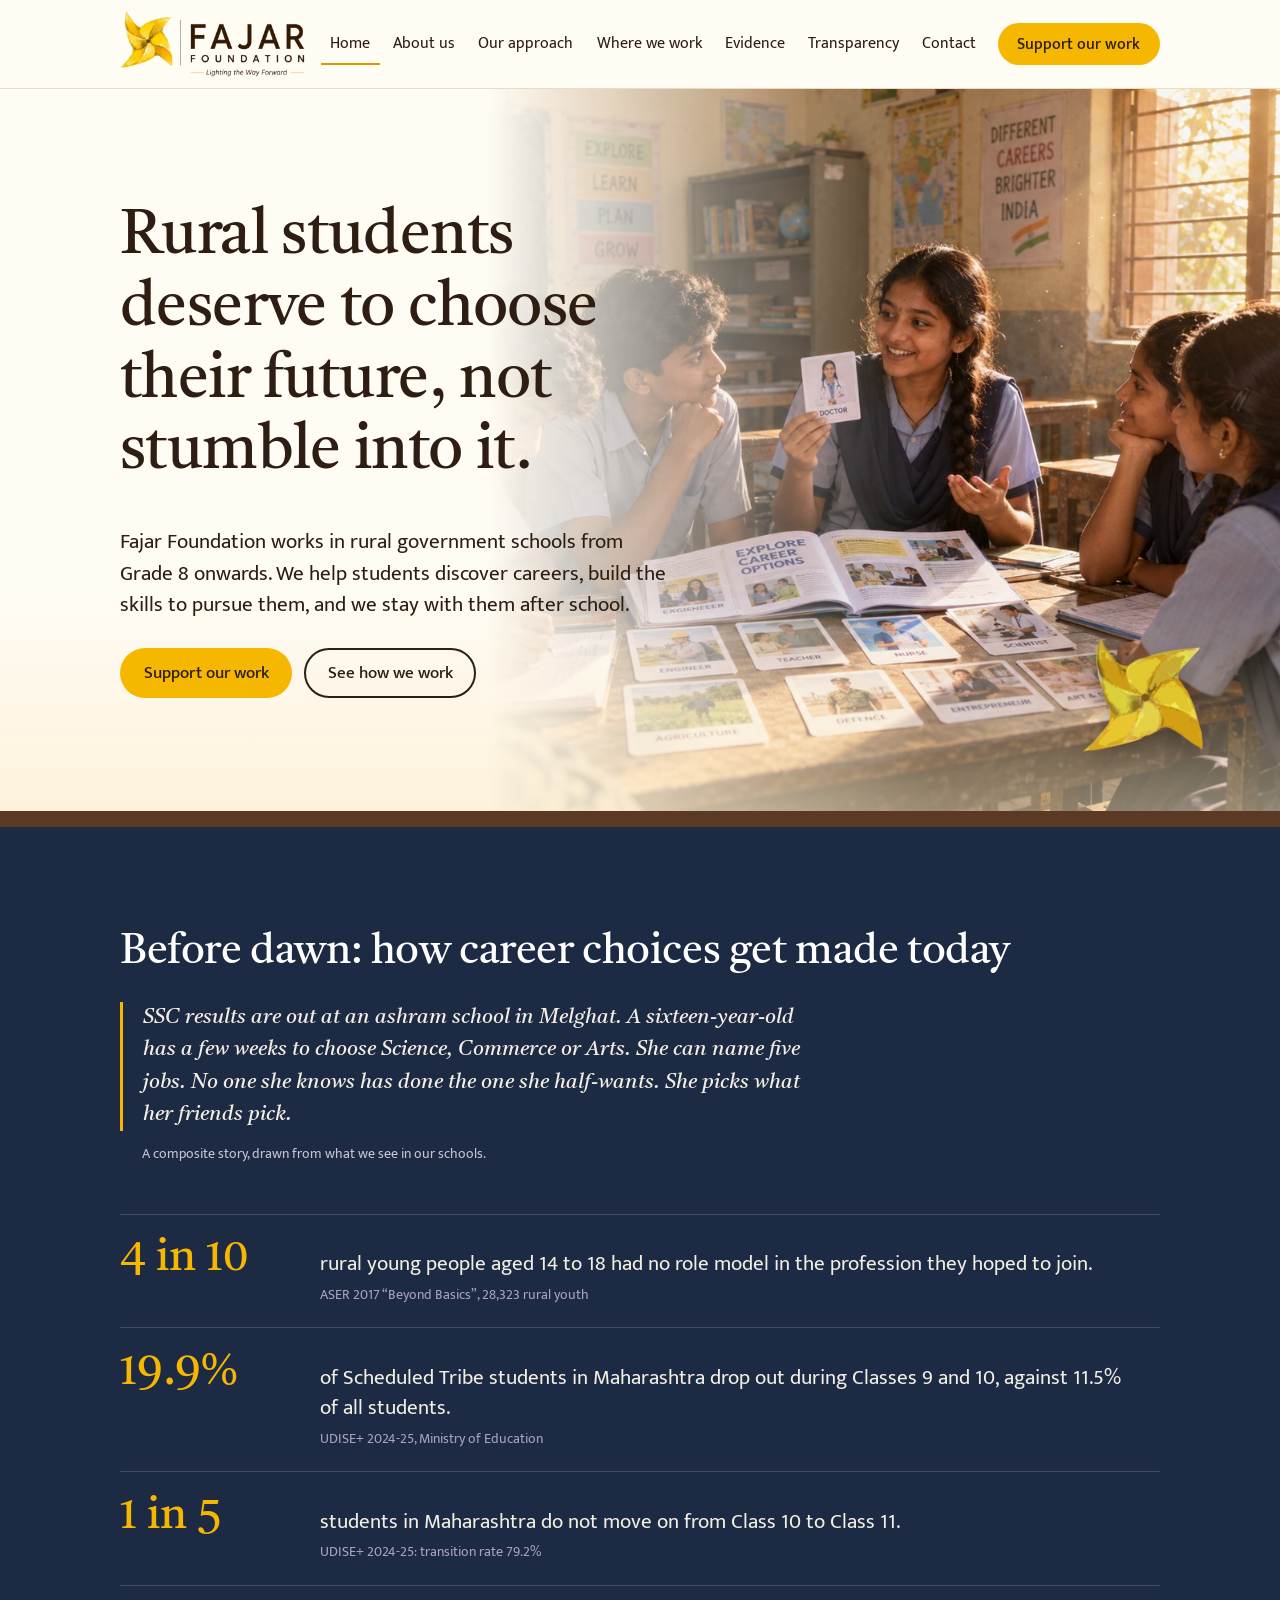
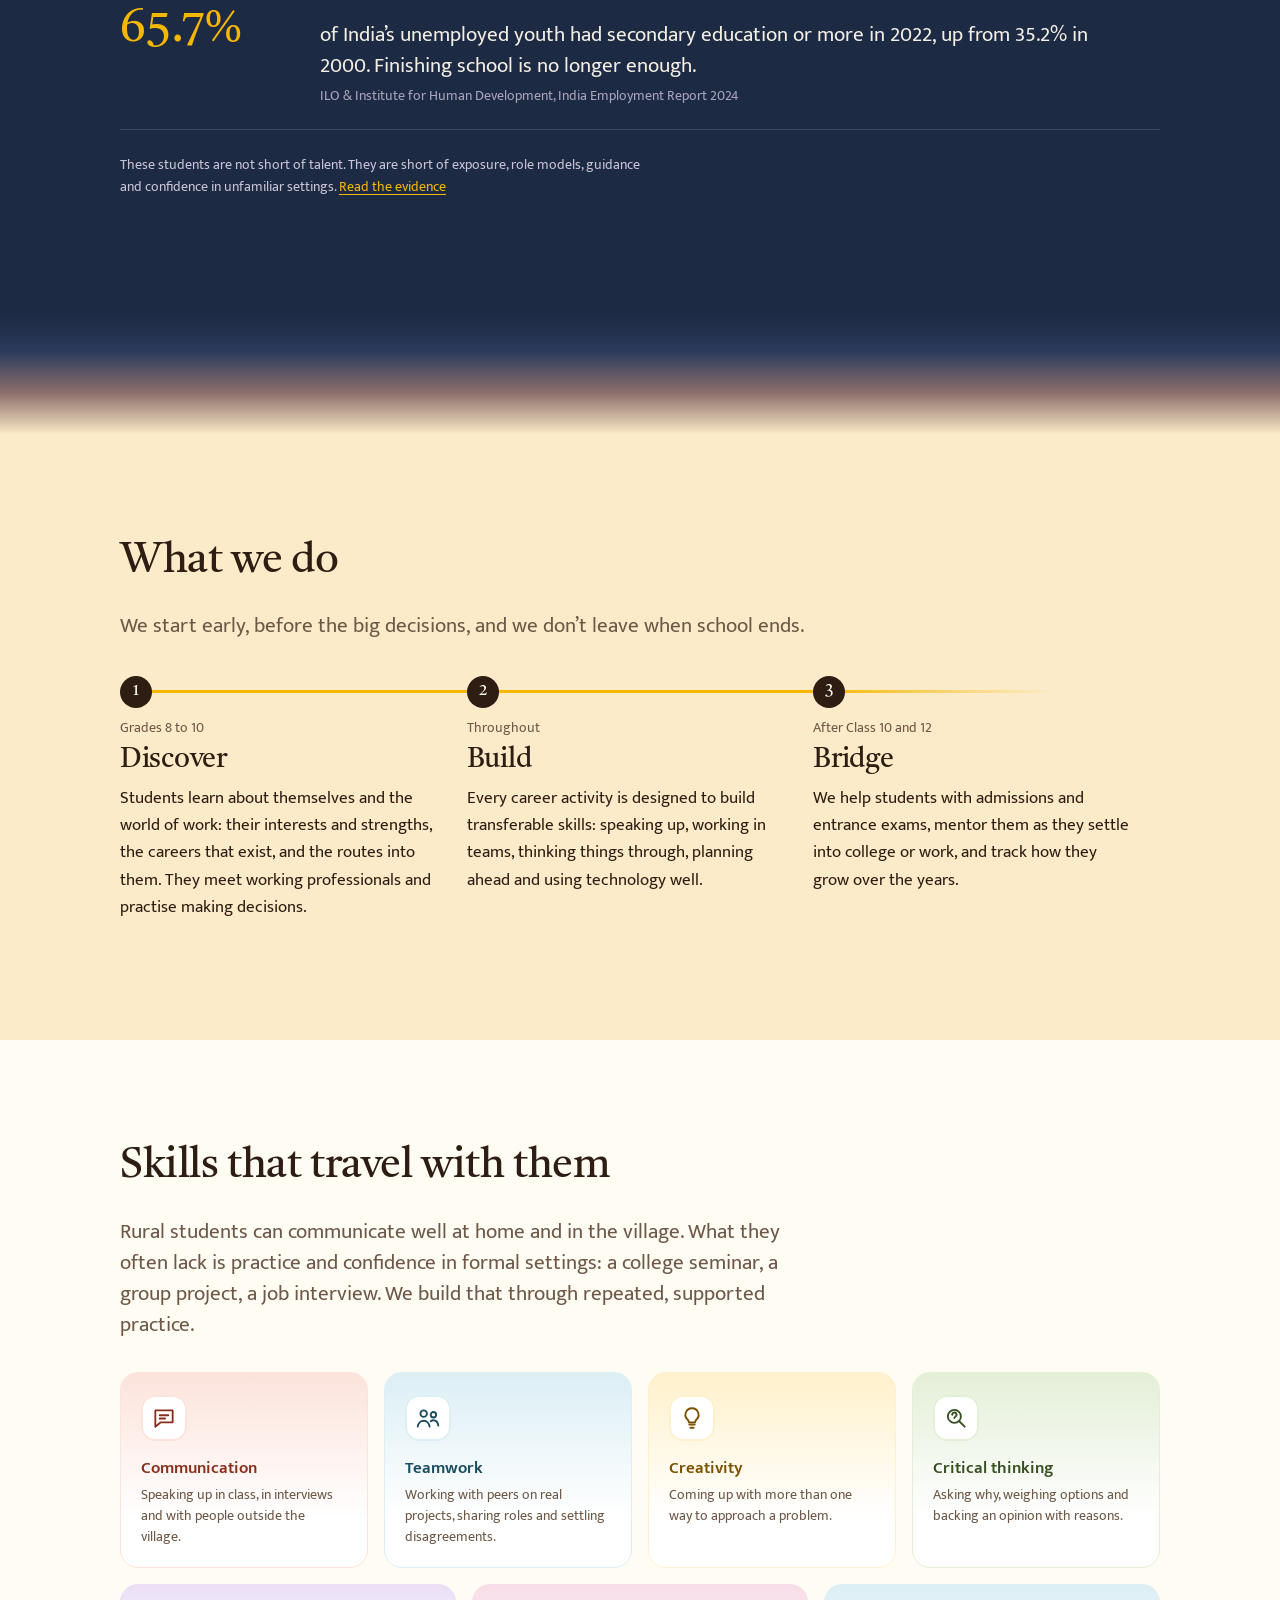
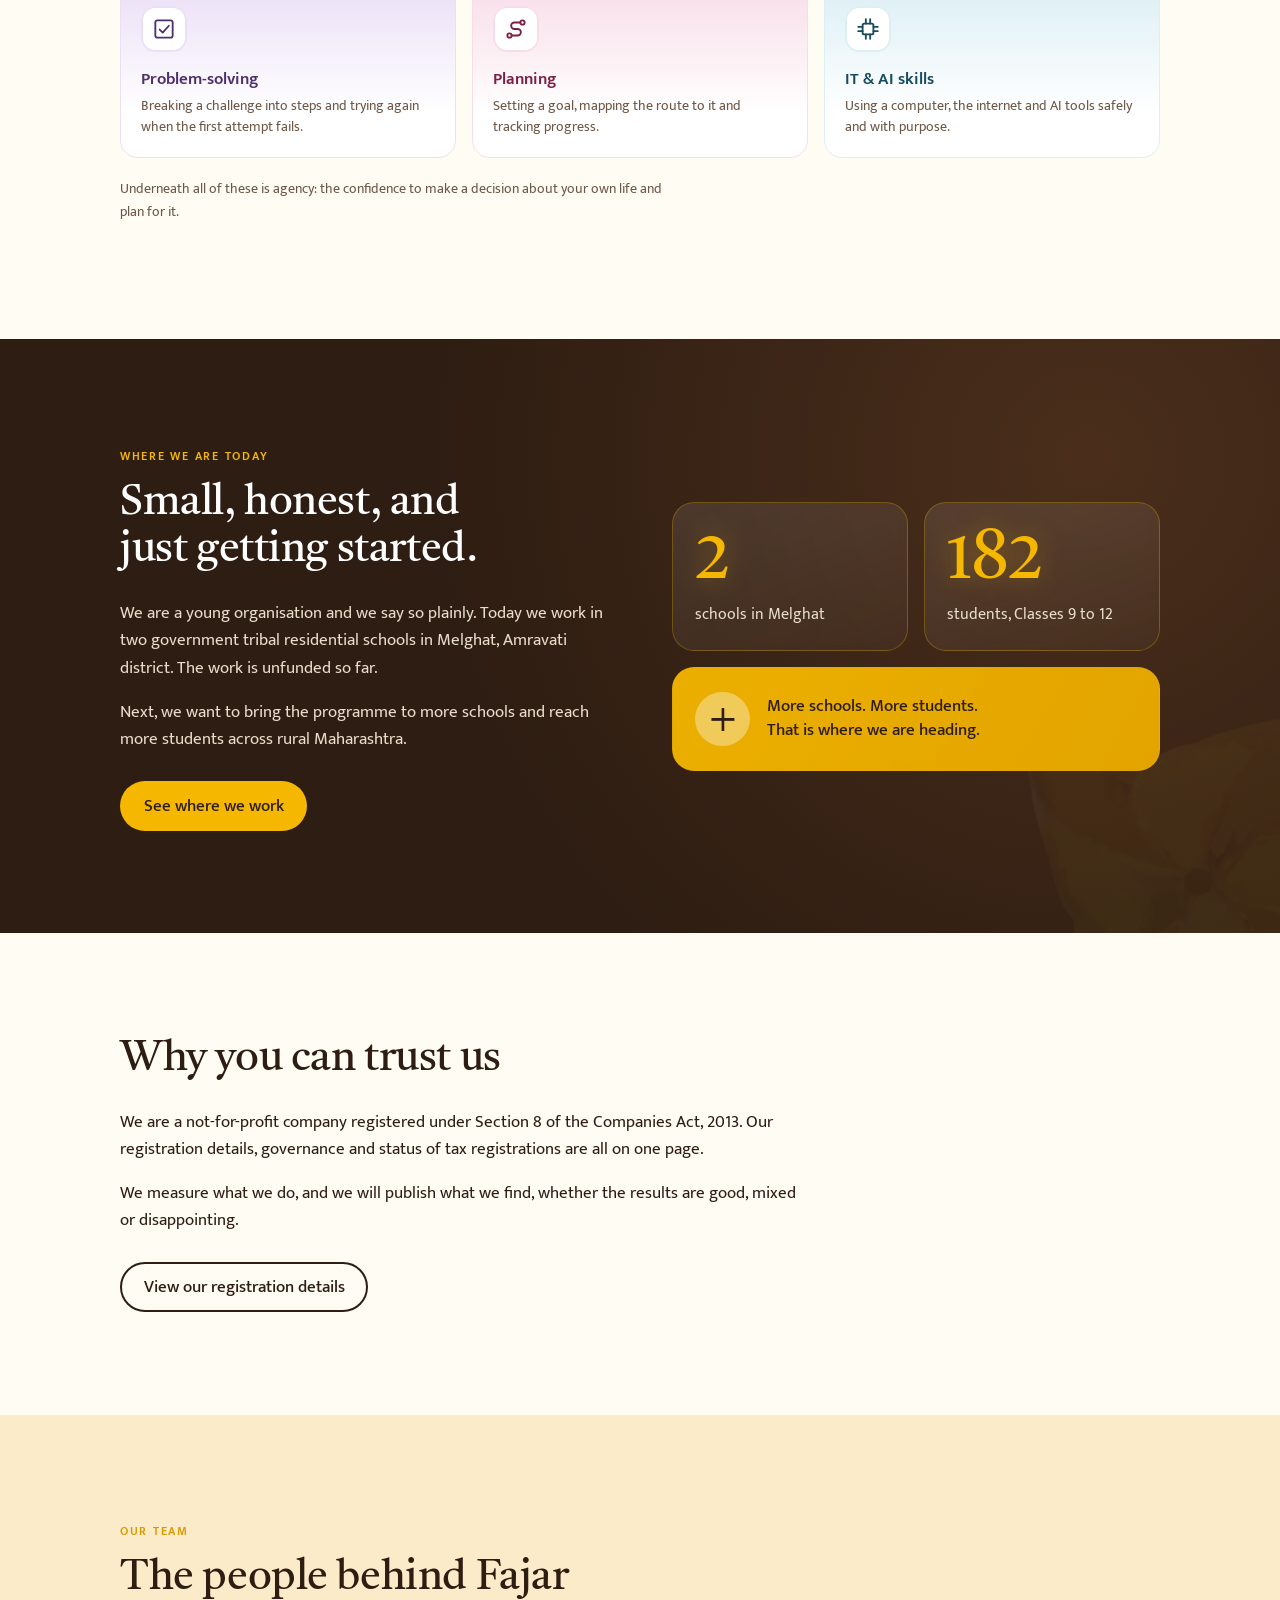
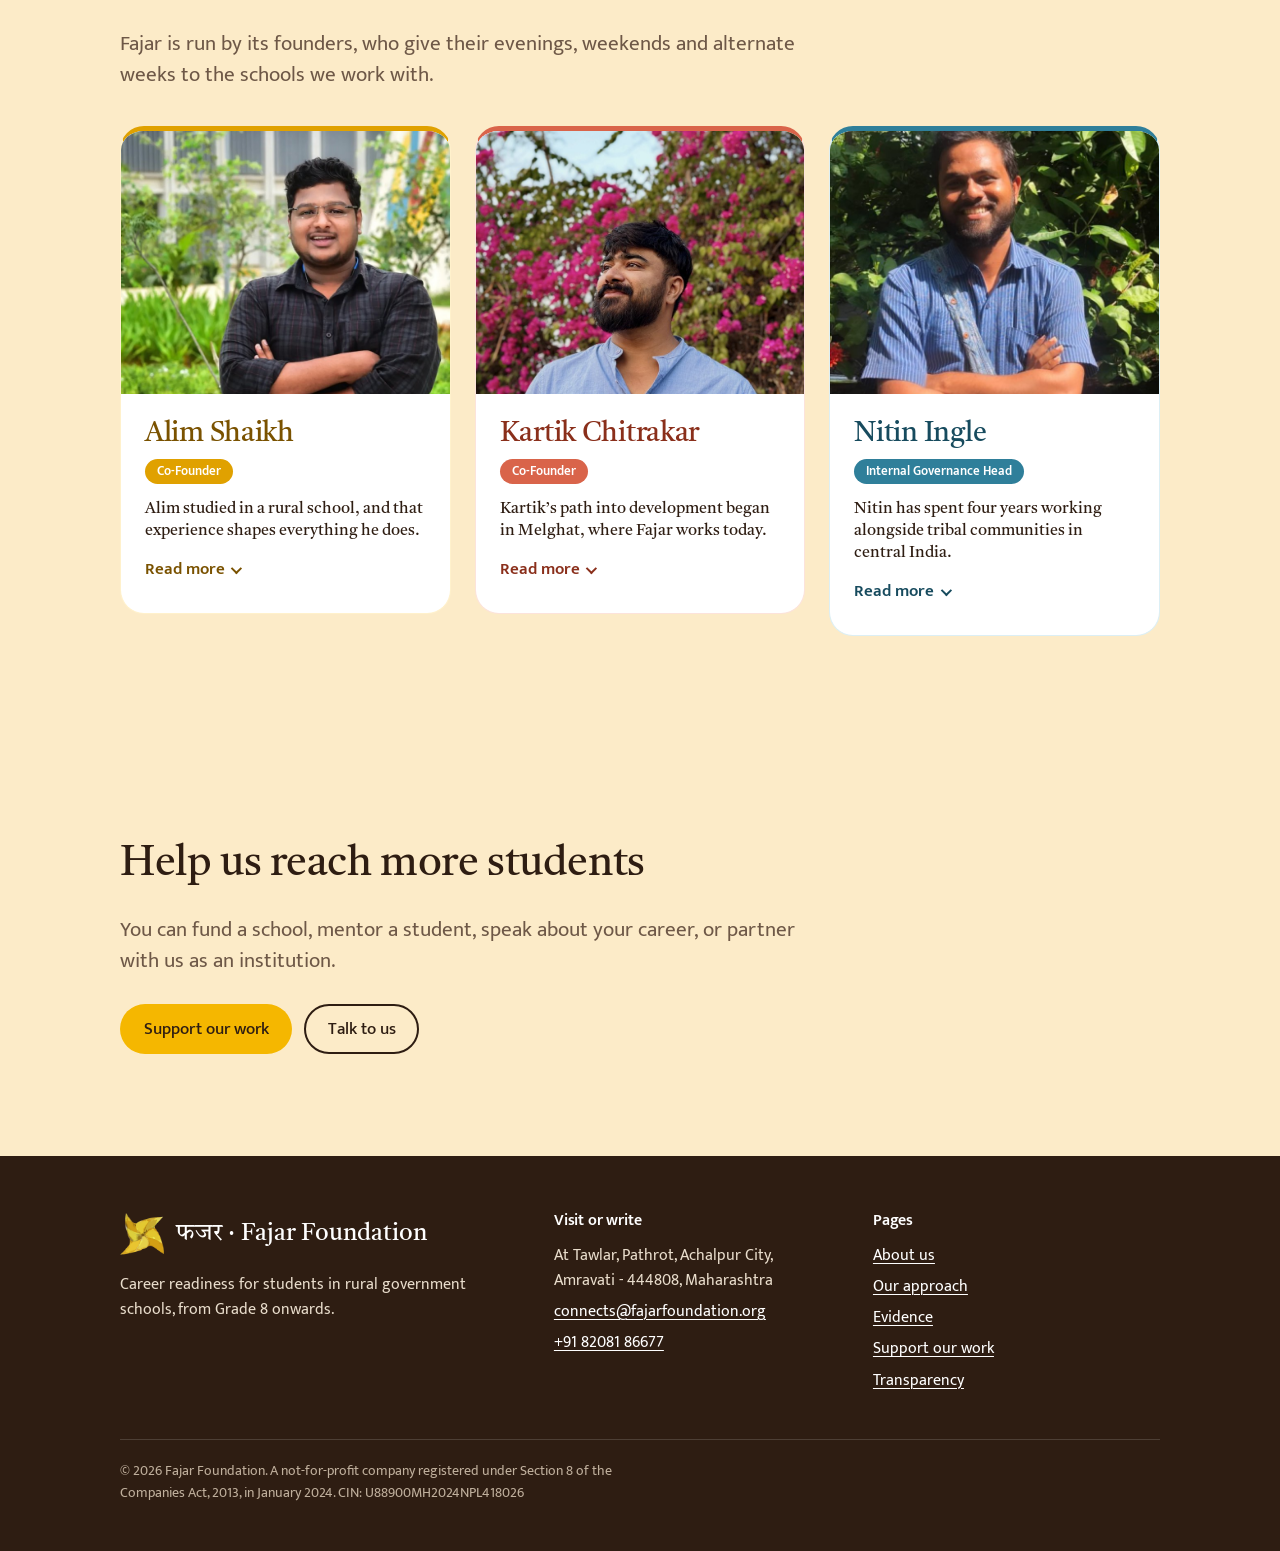
==== commit c0e0dc84: "Update index.html" ====
--- a/index.html
+++ b/index.html
@@ -105,7 +105,7 @@
     <div class="reveal">
       <span class="eyebrow">Where we are today</span>
       <h2 id="now-h">Small, honest, and just getting started.</h2>
-      <p>We are a young organisation and we say so plainly. Today we work in two government tribal residential schools in Melghat, Amravati district. Our founders hold full-time jobs and run sessions themselves on alternate weeks. The work is unfunded so far.</p>
+      <p>We are a young organisation and we say so plainly. Today we work in two government tribal residential schools in Melghat, Amravati district. The work is unfunded so far.</p>
       <p>Next, we want to bring the programme to more schools and reach more students across rural Maharashtra.</p>
       <div class="actions"><a class="btn btn-primary" href="where-we-work.html">See where we work</a></div>
     </div>
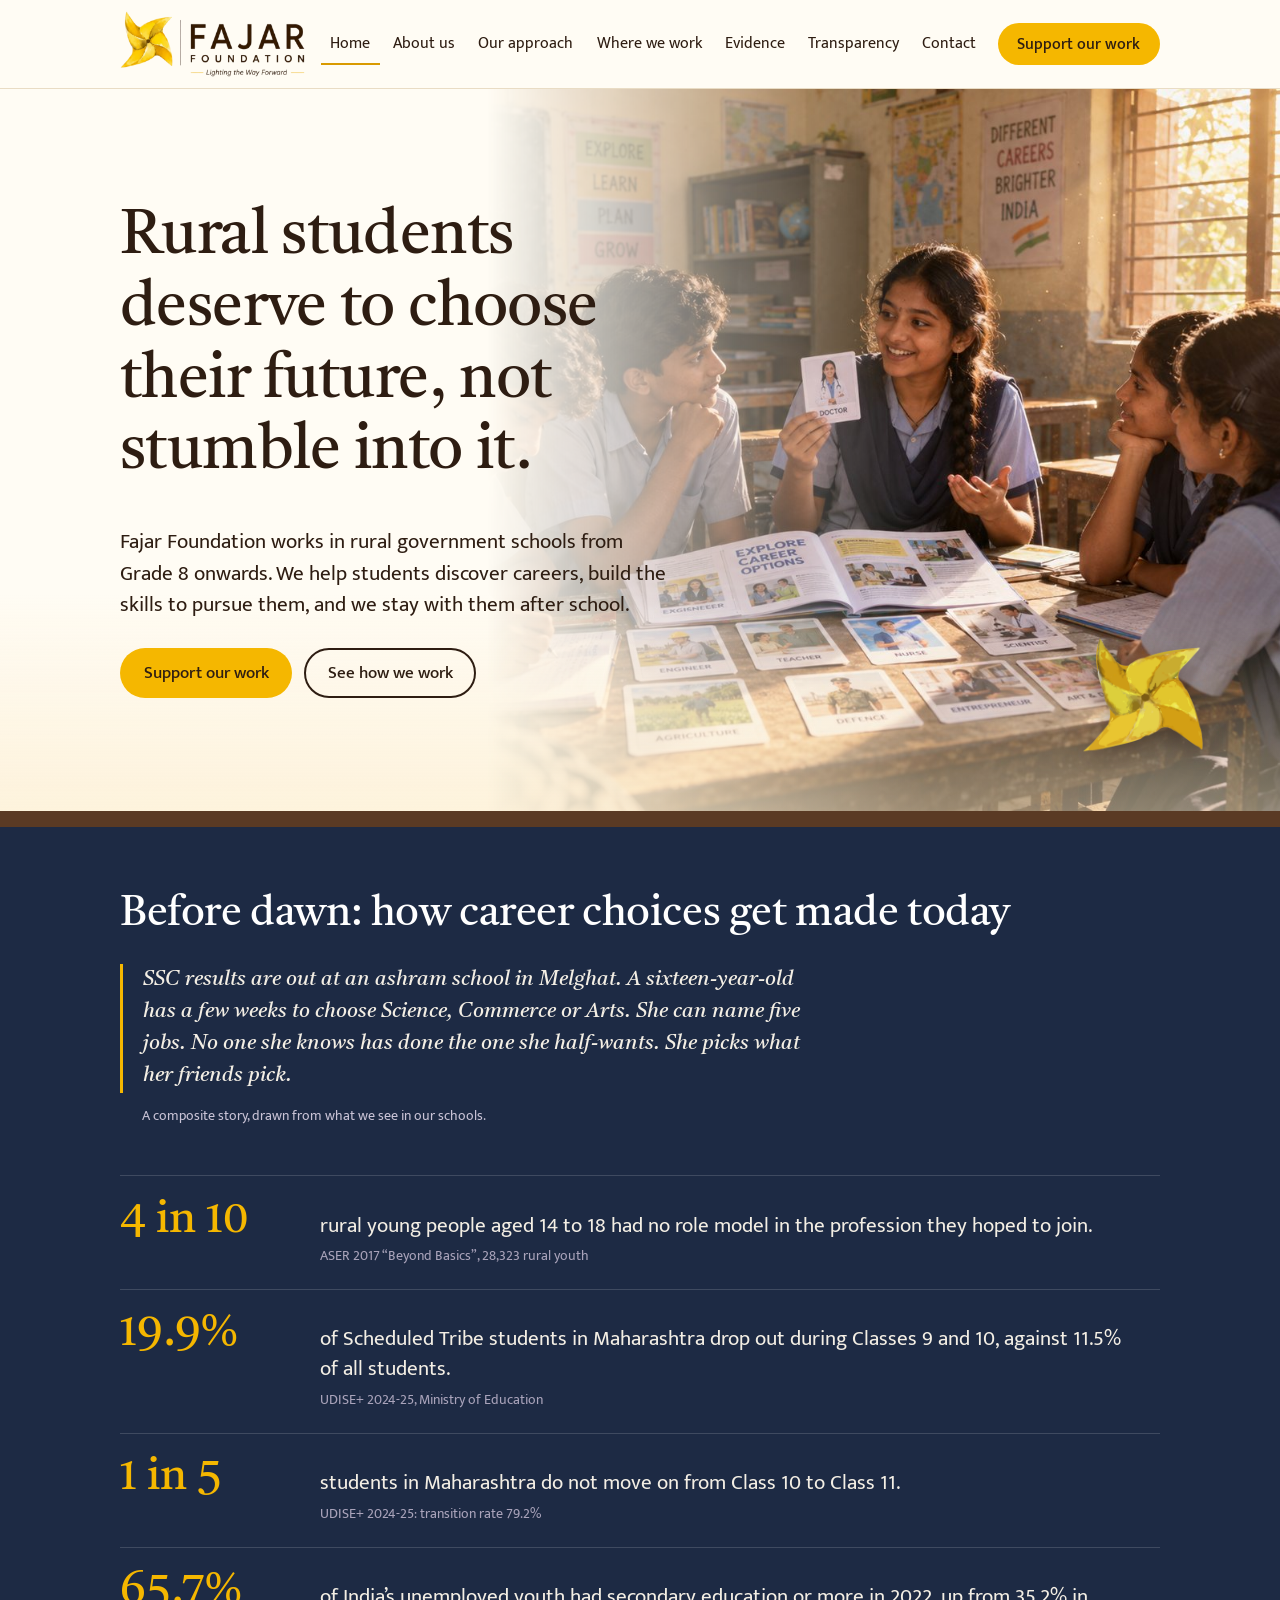
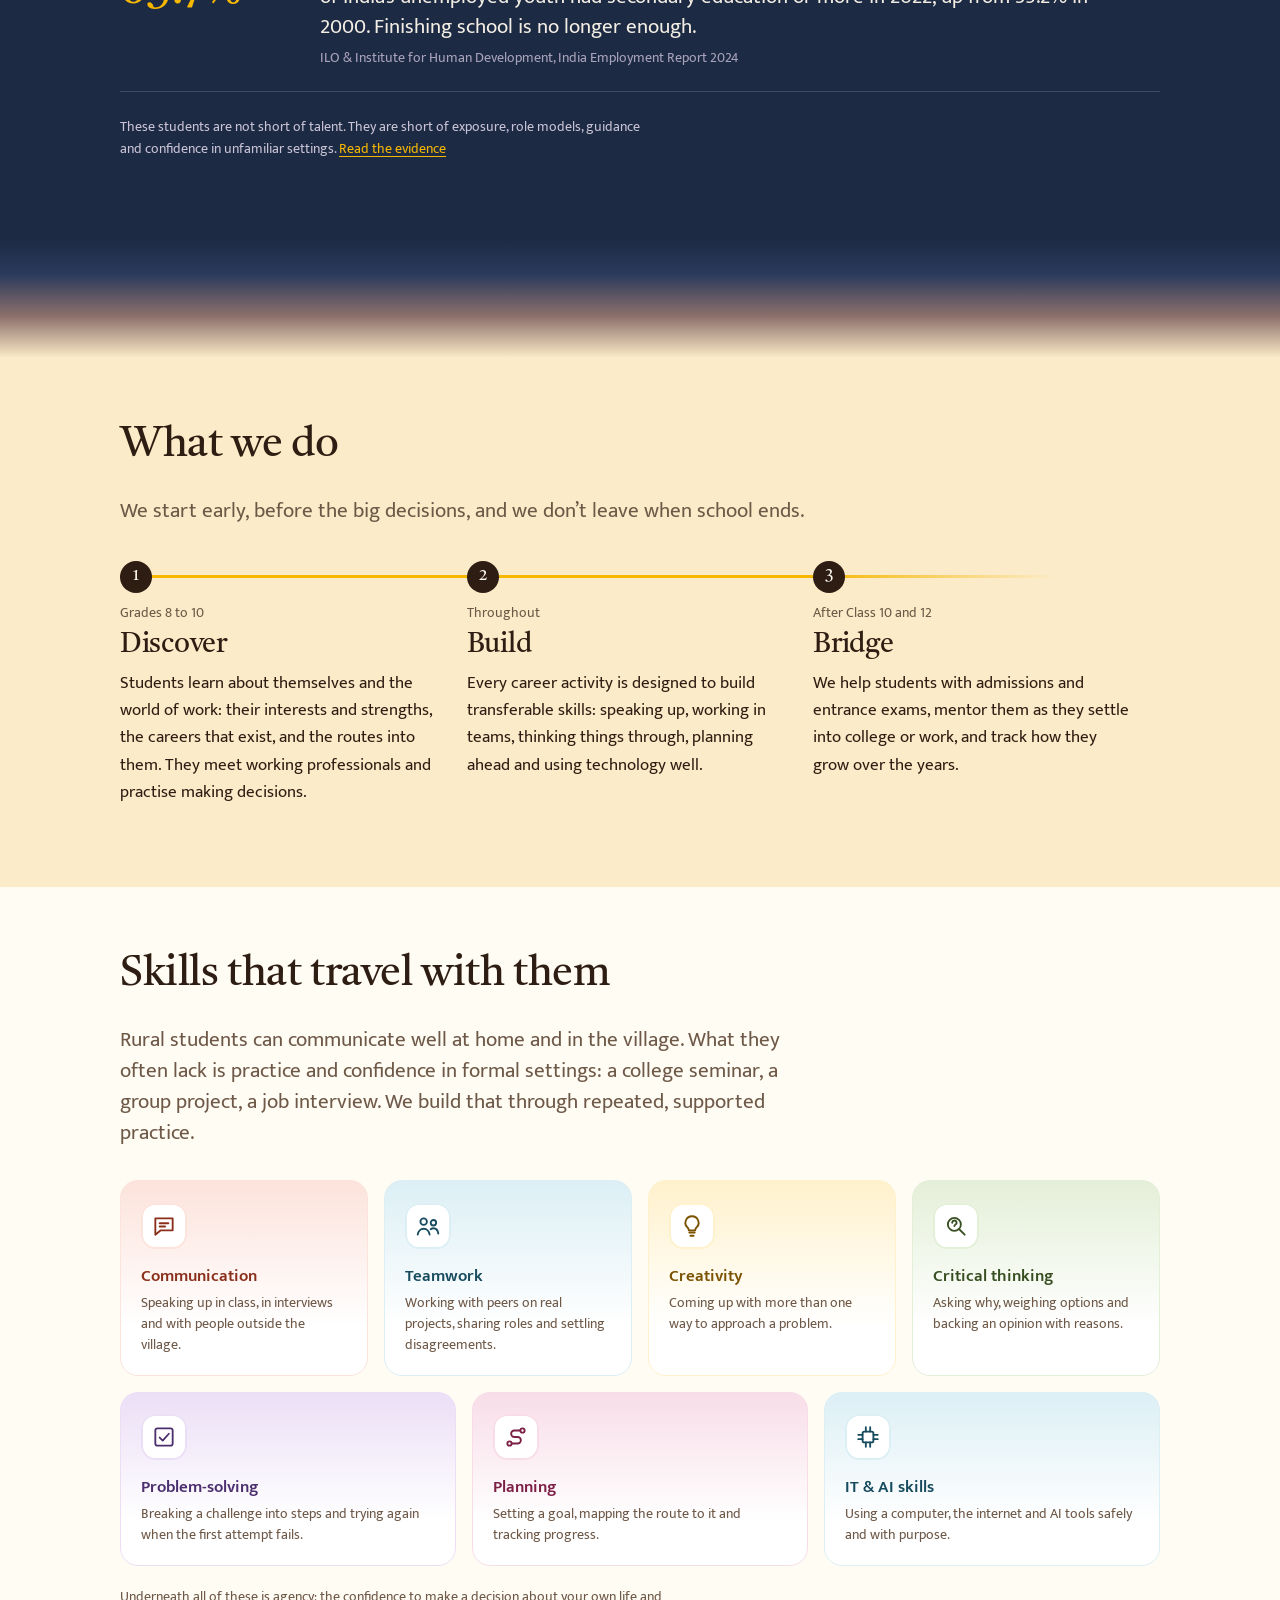
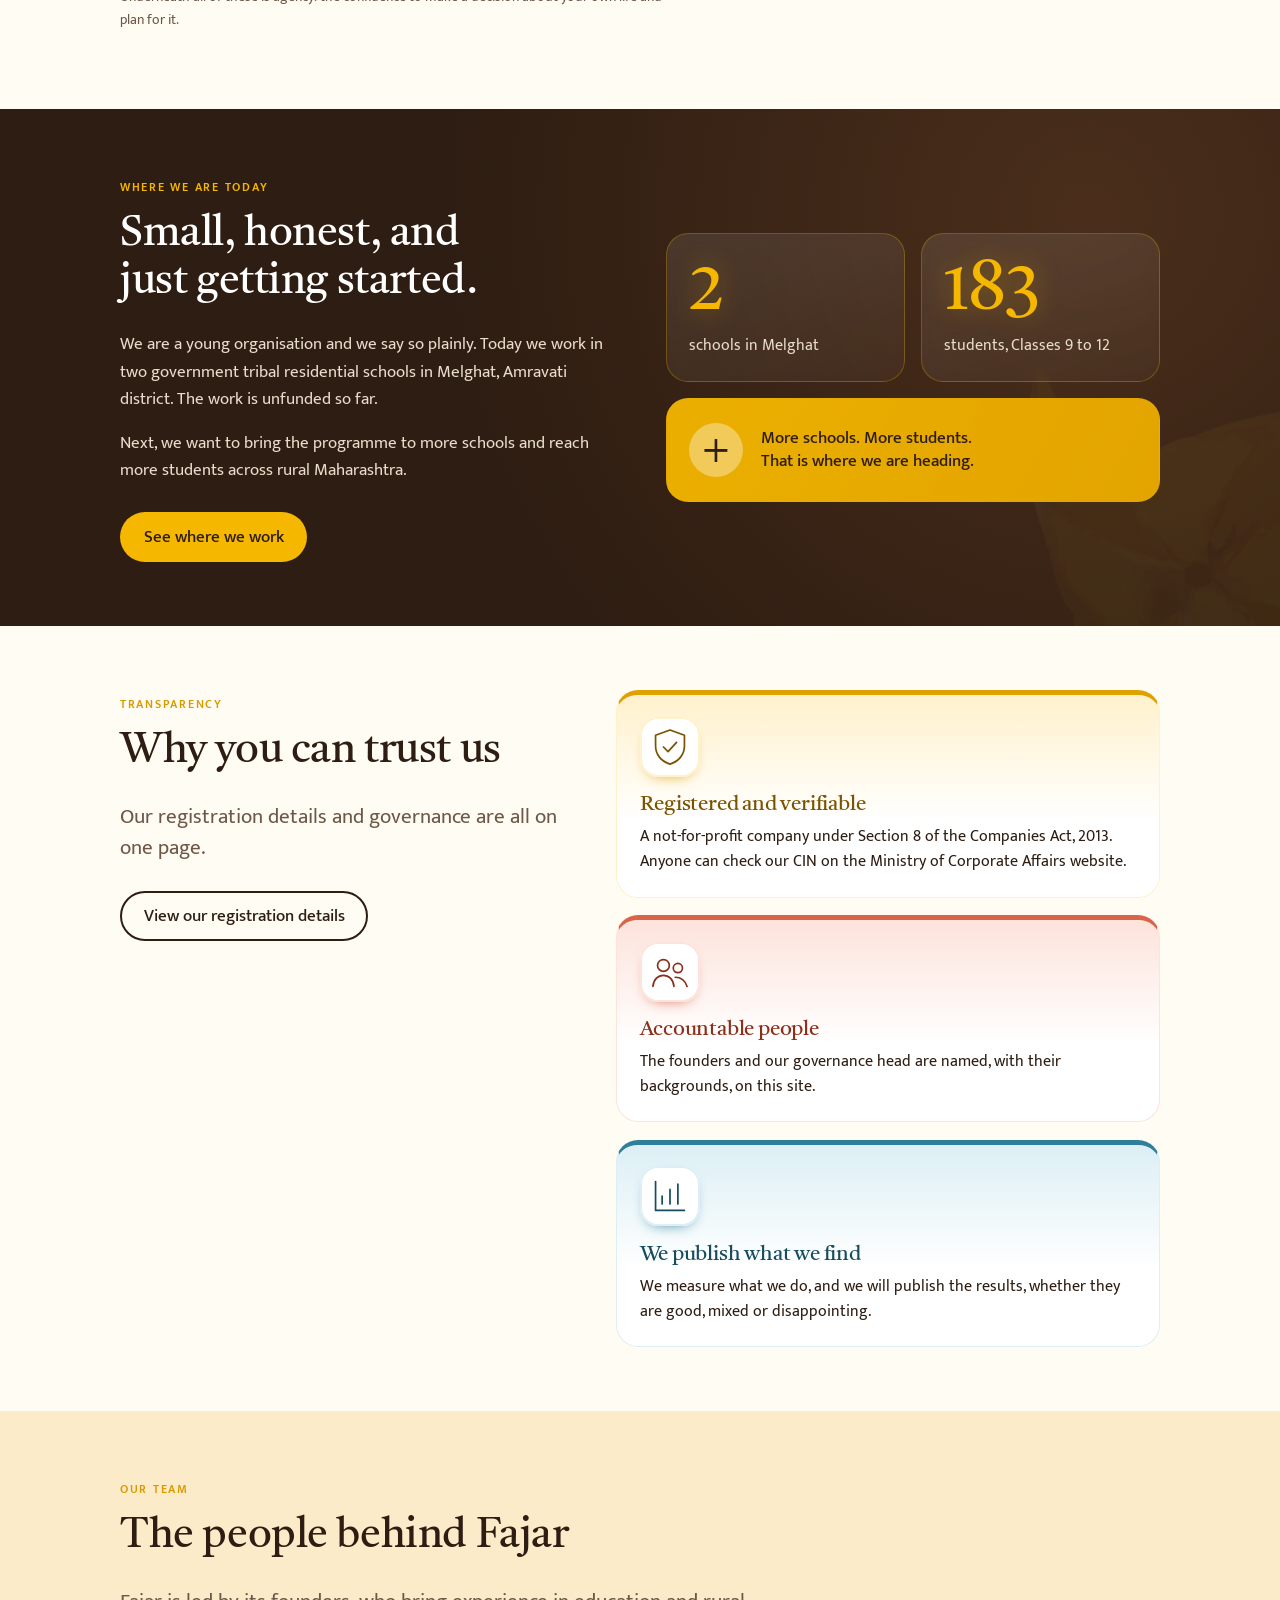
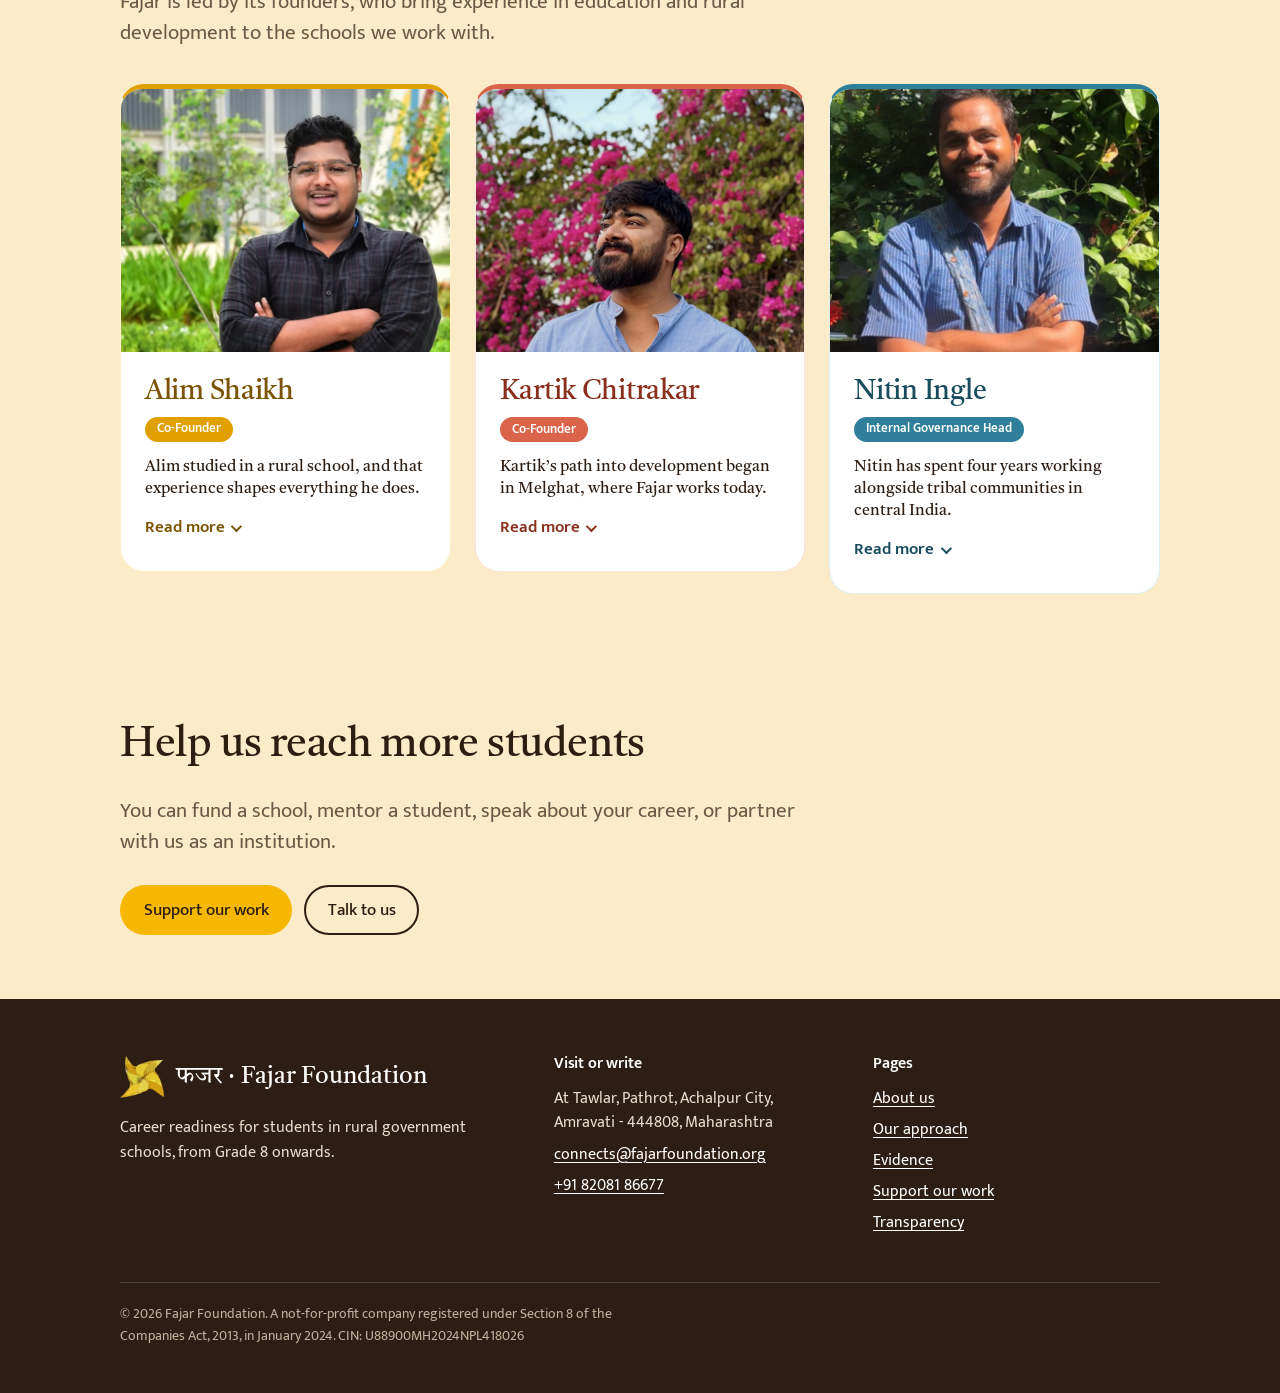
==== commit a9fac8f2: "Redesign inner pages and trim content - Remove Documents section (Transparency), tax-status box (Sup" ====
--- a/index.html
+++ b/index.html
@@ -118,11 +118,30 @@
 </section>
 
 <section class="section" aria-labelledby="trust-h">
-  <div class="wrap">
-    <h2 id="trust-h">Why you can trust us</h2>
-    <p>We are a not-for-profit company registered under Section 8 of the Companies Act, 2013. Our registration details, governance and status of tax registrations are all on one page.</p>
-    <p>We measure what we do, and we will publish what we find, whether the results are good, mixed or disappointing.</p>
-    <div class="actions"><a class="btn btn-ghost" href="transparency.html">View our registration details</a></div>
+  <div class="wrap split split-wide">
+    <div class="reveal">
+      <span class="eyebrow">Transparency</span>
+      <h2 id="trust-h">Why you can trust us</h2>
+      <p class="lead">Our registration details and governance are all on one page.</p>
+      <div class="actions"><a class="btn btn-ghost" href="transparency.html">View our registration details</a></div>
+    </div>
+    <div class="cards1 tones">
+      <article class="card2 reveal" style="--d:0ms">
+      <div class="icon-tile sm"><svg class="ico" viewBox="0 0 64 64" aria-hidden="true"><path d="M32 6 10 14v16c0 14 9 24 22 28 13-4 22-14 22-28V14Z"/><path d="m22 32 7 7 13-14"/></svg></div>
+      <h3>Registered and verifiable</h3>
+      <p>A not-for-profit company under Section 8 of the Companies Act, 2013. Anyone can check our CIN on the Ministry of Corporate Affairs website.</p>
+    </article>
+      <article class="card2 reveal" style="--d:100ms">
+      <div class="icon-tile sm"><svg class="ico" viewBox="0 0 64 64" aria-hidden="true"><circle cx="22" cy="22" r="9"/><circle cx="44" cy="26" r="7"/><path d="M6 54c1-11 8-17 16-17s15 6 16 17M40 40c8 0 15 5 18 14"/></svg></div>
+      <h3>Accountable people</h3>
+      <p>The founders and our governance head are named, with their backgrounds, on this site.</p>
+    </article>
+      <article class="card2 reveal" style="--d:200ms">
+      <div class="icon-tile sm"><svg class="ico" viewBox="0 0 64 64" aria-hidden="true"><path d="M10 54V10M10 54h44"/><path d="M20 44V32M32 44V22M44 44V14"/></svg></div>
+      <h3>We publish what we find</h3>
+      <p>We measure what we do, and we will publish the results, whether they are good, mixed or disappointing.</p>
+    </article>
+    </div>
   </div>
 </section>
 
@@ -130,7 +149,7 @@
   <div class="wrap">
     <span class="eyebrow">Our team</span>
     <h2 id="team-h">The people behind Fajar</h2>
-    <p class="lead">Fajar is run by its founders, who give their evenings, weekends and alternate weeks to the schools we work with.</p>
+    <p class="lead">Fajar is led by its founders, who bring experience in education and rural development to the schools we work with.</p>
     <div class="team">
       <article class="person reveal">
   <div class="photo"><span class="initials" aria-hidden="true">AS</span><img src="assets/img/team/alim.jpg" alt="Portrait of Alim Shaikh" loading="lazy"></div>
--- a/assets/css/style.css
+++ b/assets/css/style.css
@@ -548,3 +548,87 @@
 .q-mark { top: .1rem; right: 1rem; font-size: 5rem; }
 
 @media (max-width: 560px) { .logo-img { height: 54px; } .site-header .wrap { min-height: 76px; } .nav { top: 76px !important; } }
+
+/* ---------- Tighter rhythm + inner pages ---------- */
+.section { padding: clamp(2.5rem, 5vw, 4.25rem) 0; }
+.section-tight { padding: clamp(2rem, 4vw, 3rem) 0; }
+.page-hero.compact { padding: clamp(2.25rem, 4.5vw, 3.5rem) 0 clamp(2rem, 4vw, 3rem); }
+.page-hero.compact h1 { font-size: clamp(2rem, 4.4vw, 3.2rem); max-width: 22ch; margin-bottom: .6rem; }
+.page-hero.compact .lead { margin-bottom: 0; }
+.split { gap: clamp(1.5rem, 4vw, 3.5rem); }
+
+.tones > *:nth-child(4n+1), .tones > .card2:nth-child(4n+1) { --accent: #E0A100; --tint: #FFF1CC; --deep: #7A5200; }
+.tones > *:nth-child(4n+2) { --accent: #D9644A; --tint: #FCE3DB; --deep: #8A2F1B; }
+.tones > *:nth-child(4n+3) { --accent: #2F7F9A; --tint: #DCEFF5; --deep: #174B5E; }
+.tones > *:nth-child(4n+4) { --accent: #6B8E4E; --tint: #E4EFD8; --deep: #384F22; }
+
+.card2 { --accent: #E0A100; --tint: #FFF1CC; --deep: #7A5200; background: linear-gradient(180deg, var(--tint), #fff 62%); border: 1px solid var(--tint); border-top: 5px solid var(--accent); border-radius: 22px; padding: 1.35rem 1.4rem 1.4rem; display: flex; flex-direction: column; transition: transform .3s cubic-bezier(.2,.7,.2,1), box-shadow .3s; }
+.card2:hover { transform: translateY(-5px); box-shadow: 0 24px 38px -24px var(--accent); }
+.card2 .icon-tile.sm { margin-bottom: .9rem; }
+.card2 h3 { color: var(--deep); margin-bottom: .35rem; font-size: 1.3rem; }
+.card2 p { margin: 0; color: var(--ink); font-size: .98rem; }
+.card2 p a { color: var(--deep); font-weight: 600; }
+.card-link { margin-top: 1rem; font-weight: 600; color: var(--deep); text-decoration: none; display: inline-flex; gap: .4rem; align-items: center; }
+.card-link span { transition: transform .25s; }
+.card-link:hover span { transform: translateX(5px); }
+.card-link:hover { color: var(--ink); }
+
+.values { display: grid; grid-template-columns: 1fr 1fr; gap: 1rem; }
+.cards3 { display: grid; grid-template-columns: repeat(3, 1fr); gap: 1.25rem; }
+.cards2 { display: grid; grid-template-columns: repeat(2, 1fr); gap: 1.25rem; }
+.cards1 { display: grid; gap: 1.1rem; }
+.cards2 .card2 { padding: 1.6rem 1.7rem 1.6rem; }
+
+.mv { display: grid; grid-template-columns: 1fr 1fr; gap: 1.25rem; }
+.mv-card { border-radius: 24px; padding: 2rem 2.1rem; position: relative; overflow: hidden; }
+.mv-card p { font-family: var(--serif); font-size: clamp(1.25rem, 2.2vw, 1.65rem); line-height: 1.35; margin: 0; max-width: 28ch; }
+.mv-card.mission { background: var(--ink); color: var(--paper); }
+.mv-card.mission .eyebrow { color: var(--haldi); }
+.mv-card.vision { background: linear-gradient(135deg, var(--haldi), #E3A400); color: var(--ink); }
+.mv-card.vision .eyebrow { color: var(--brown); }
+.mv-card::after { content: ""; position: absolute; right: -50px; bottom: -60px; width: 200px; height: 200px; background: url("../img/pinwheel.png") center / contain no-repeat; opacity: .12; animation: spin-on 50s linear infinite; }
+
+.now-stats.three { grid-template-columns: repeat(3, 1fr); margin: 1.25rem 0; gap: .8rem; }
+.stat-card.light { background: linear-gradient(180deg, #FFF1CC, #fff); border: 1px solid #FFF1CC; border-top: 5px solid var(--haldi); padding: 1.1rem 1.1rem 1rem; backdrop-filter: none; }
+.stat-card.light b { color: var(--brown); text-shadow: none; font-size: clamp(2rem, 4vw, 2.8rem); }
+.stat-card.light span { color: var(--muted); margin-top: .3rem; font-size: .9rem; }
+.stat-card.light:hover { box-shadow: 0 20px 32px -22px var(--haldi-deep); border-color: var(--haldi); }
+.callout { background: var(--peach); border-left: 5px solid var(--haldi-deep); border-radius: 0 16px 16px 0; padding: 1rem 1.25rem; max-width: 60ch; }
+.address-chip { display: flex; align-items: center; gap: .75rem; background: #fff; border: 1px solid var(--line); border-radius: 16px; padding: .8rem 1rem; margin-top: .5rem; font-size: .95rem; }
+.address-chip .ico { width: 30px; height: 30px; flex: none; fill: none; stroke: var(--brown); stroke-width: 3; stroke-linecap: round; stroke-linejoin: round; }
+.map { width: 100%; height: 340px; border: 1px solid var(--line); border-radius: 22px; display: block; }
+
+.cta-strip { display: flex; align-items: center; justify-content: space-between; gap: 1.5rem; flex-wrap: wrap; background: var(--ink); color: var(--paper); border-radius: 26px; padding: 1.75rem 2rem; position: relative; overflow: hidden; }
+.cta-strip h2 { color: #fff; font-size: clamp(1.5rem, 3vw, 2.1rem); margin-bottom: .3rem; }
+.cta-strip p { color: #E8DCCB; margin: 0; max-width: 56ch; }
+.cta-strip > * { position: relative; z-index: 1; }
+
+.card2 .icon-tile .ico, .icon-tile.sm .ico { fill: none; }
+.trust-badge { display: flex; align-items: center; gap: 1rem; background: linear-gradient(135deg, #E4EFD8, #fff); border: 1px solid #E4EFD8; border-left: 5px solid #6B8E4E; border-radius: 18px; padding: 1.1rem 1.25rem; margin-top: 1.25rem; }
+.trust-badge .ico { width: 44px; height: 44px; flex: none; fill: none; stroke: #384F22; stroke-width: 3; stroke-linecap: round; stroke-linejoin: round; }
+.trust-badge b { display: block; color: #384F22; font-size: 1.1rem; }
+.trust-badge span { color: var(--muted); font-size: .95rem; }
+.record-card { margin: 0; background: #fff; border: 1px solid var(--line); border-radius: 22px; padding: .4rem 1.5rem; box-shadow: 0 18px 34px -28px rgba(90,58,36,.5); }
+.rec-row { display: grid; grid-template-columns: 9.5rem 1fr; gap: 1rem; padding: .95rem 0; border-bottom: 1px solid var(--line); }
+.rec-row:last-child { border-bottom: 0; }
+.rec-row dt { color: var(--muted); font-size: .95rem; }
+.rec-row dd { margin: 0; font-weight: 500; }
+.gov-list { display: grid; gap: .8rem; margin-top: 1.25rem; }
+.gov-person { display: flex; align-items: center; gap: 1rem; background: #fff; border: 1px solid var(--line); border-radius: 18px; padding: .8rem 1rem; transition: transform .25s, box-shadow .25s; }
+.gov-person:hover { transform: translateX(5px); box-shadow: 0 14px 26px -20px var(--brown); }
+.gov-person b { display: block; }
+.gov-person span:not(.avatar) { color: var(--muted); font-size: .9rem; }
+.avatar { position: relative; width: 56px; height: 56px; border-radius: 50%; overflow: hidden; background: var(--peach); display: grid; place-items: center; font-family: var(--serif); color: var(--brown); flex: none; box-shadow: 0 0 0 3px var(--haldi); }
+.avatar img { position: absolute; inset: 0; width: 100%; height: 100%; object-fit: cover; object-position: 50% 20%; }
+
+@media (max-width: 900px) {
+  .cards3, .cards2, .values, .mv { grid-template-columns: 1fr; }
+  .rec-row { grid-template-columns: 1fr; gap: .15rem; }
+}
+@media (prefers-reduced-motion: reduce) { .mv-card::after { animation: none; } }
+
+.contact-cards .card2 { display: grid; grid-template-columns: auto 1fr; column-gap: 1.1rem; align-items: center; padding: 1.1rem 1.3rem; border-top-width: 1px; border-left: 5px solid var(--accent); }
+.contact-cards .card2 .icon-tile { grid-row: span 2; margin: 0; }
+.contact-cards .card2 h3 { margin: 0 0 .1rem; font-size: 1.15rem; }
+.contact-split-map { height: 100%; }
+@media (min-width: 901px) { .contact-cards ~ .reveal .map, .split > .reveal .map { height: 400px; } }
